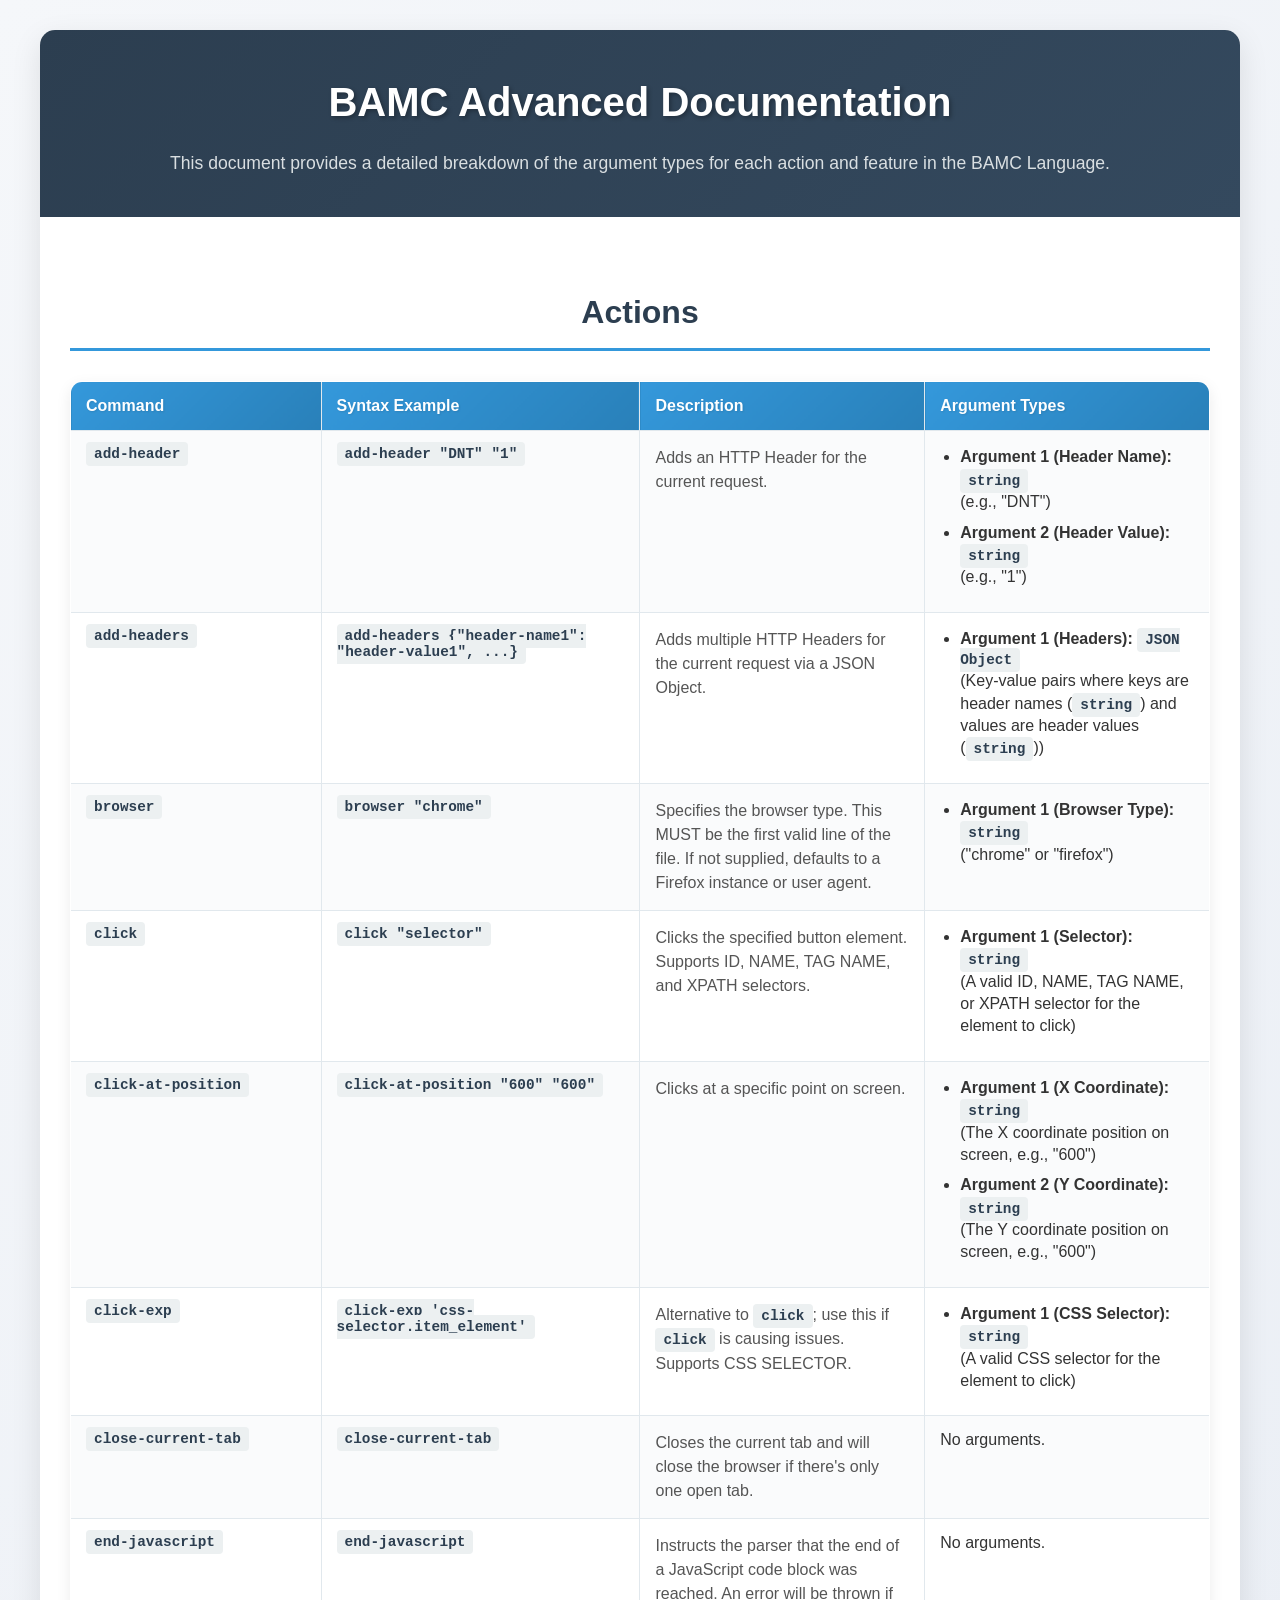
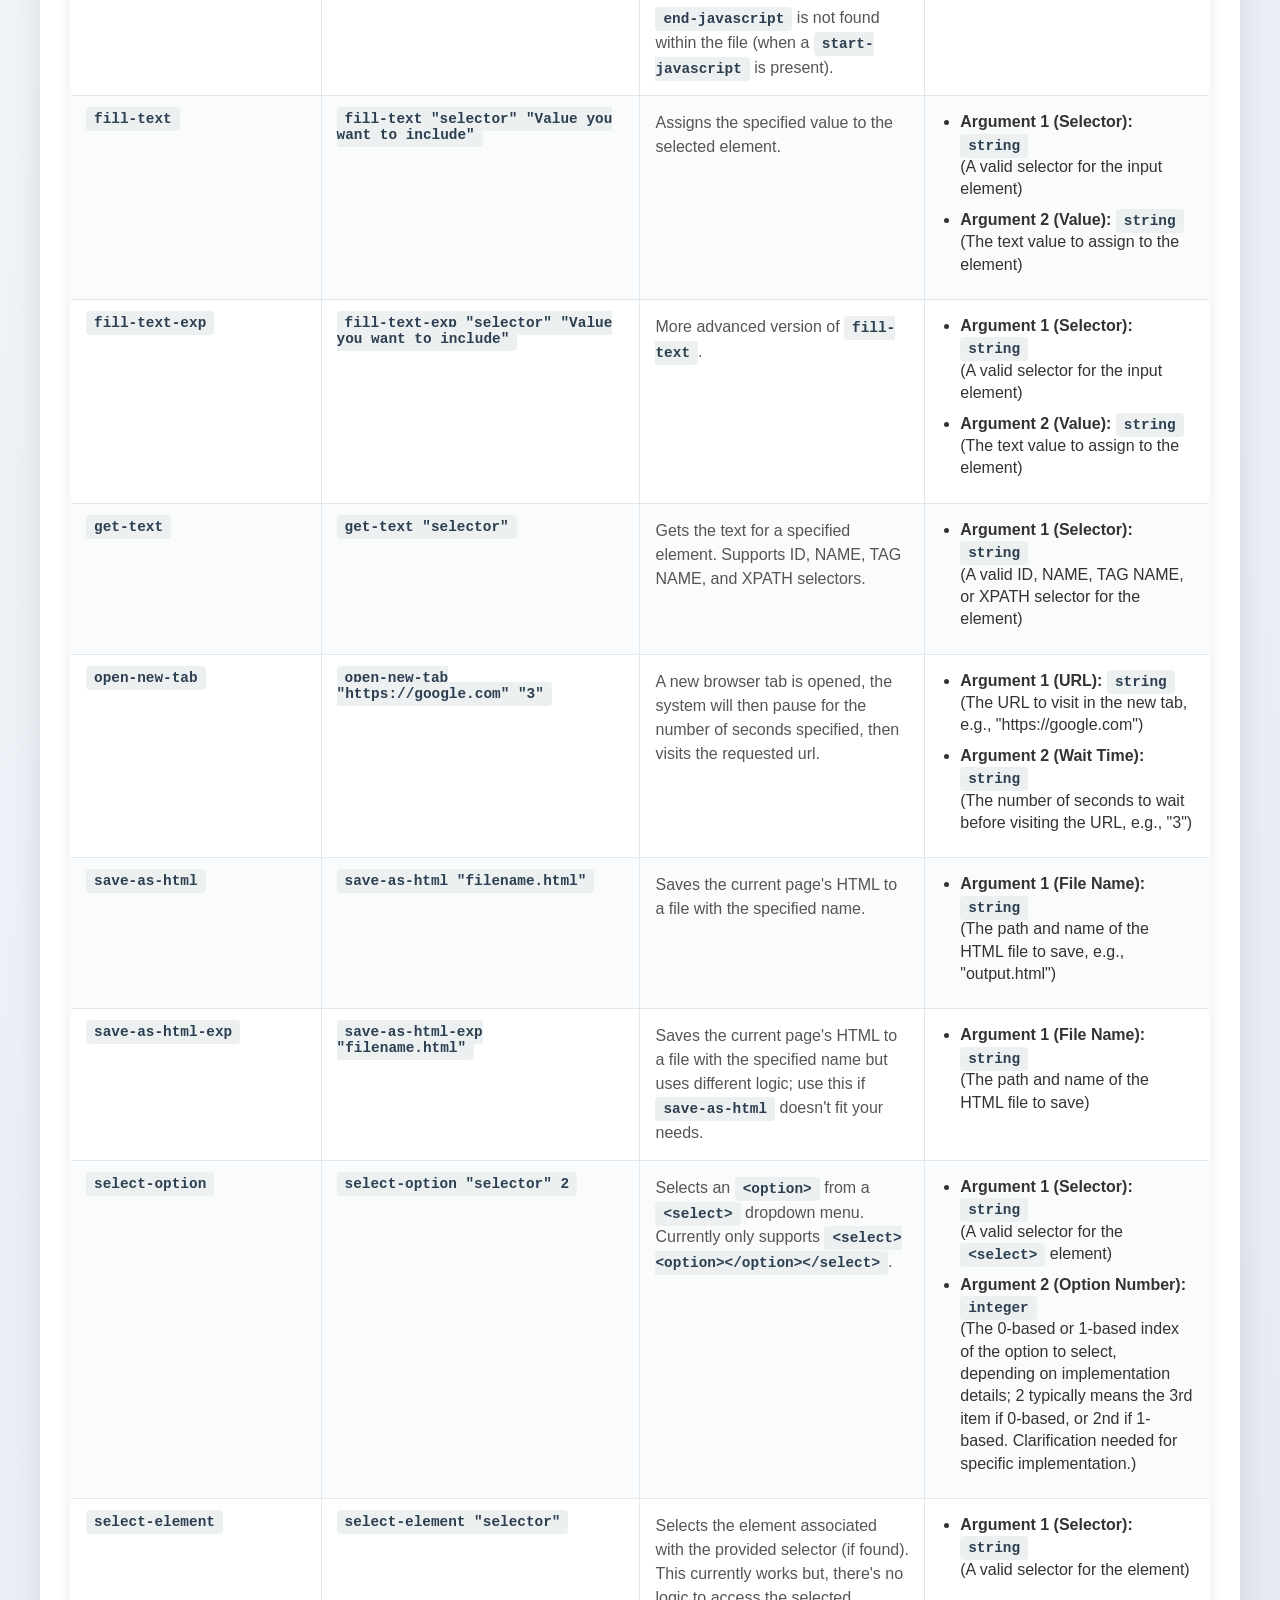
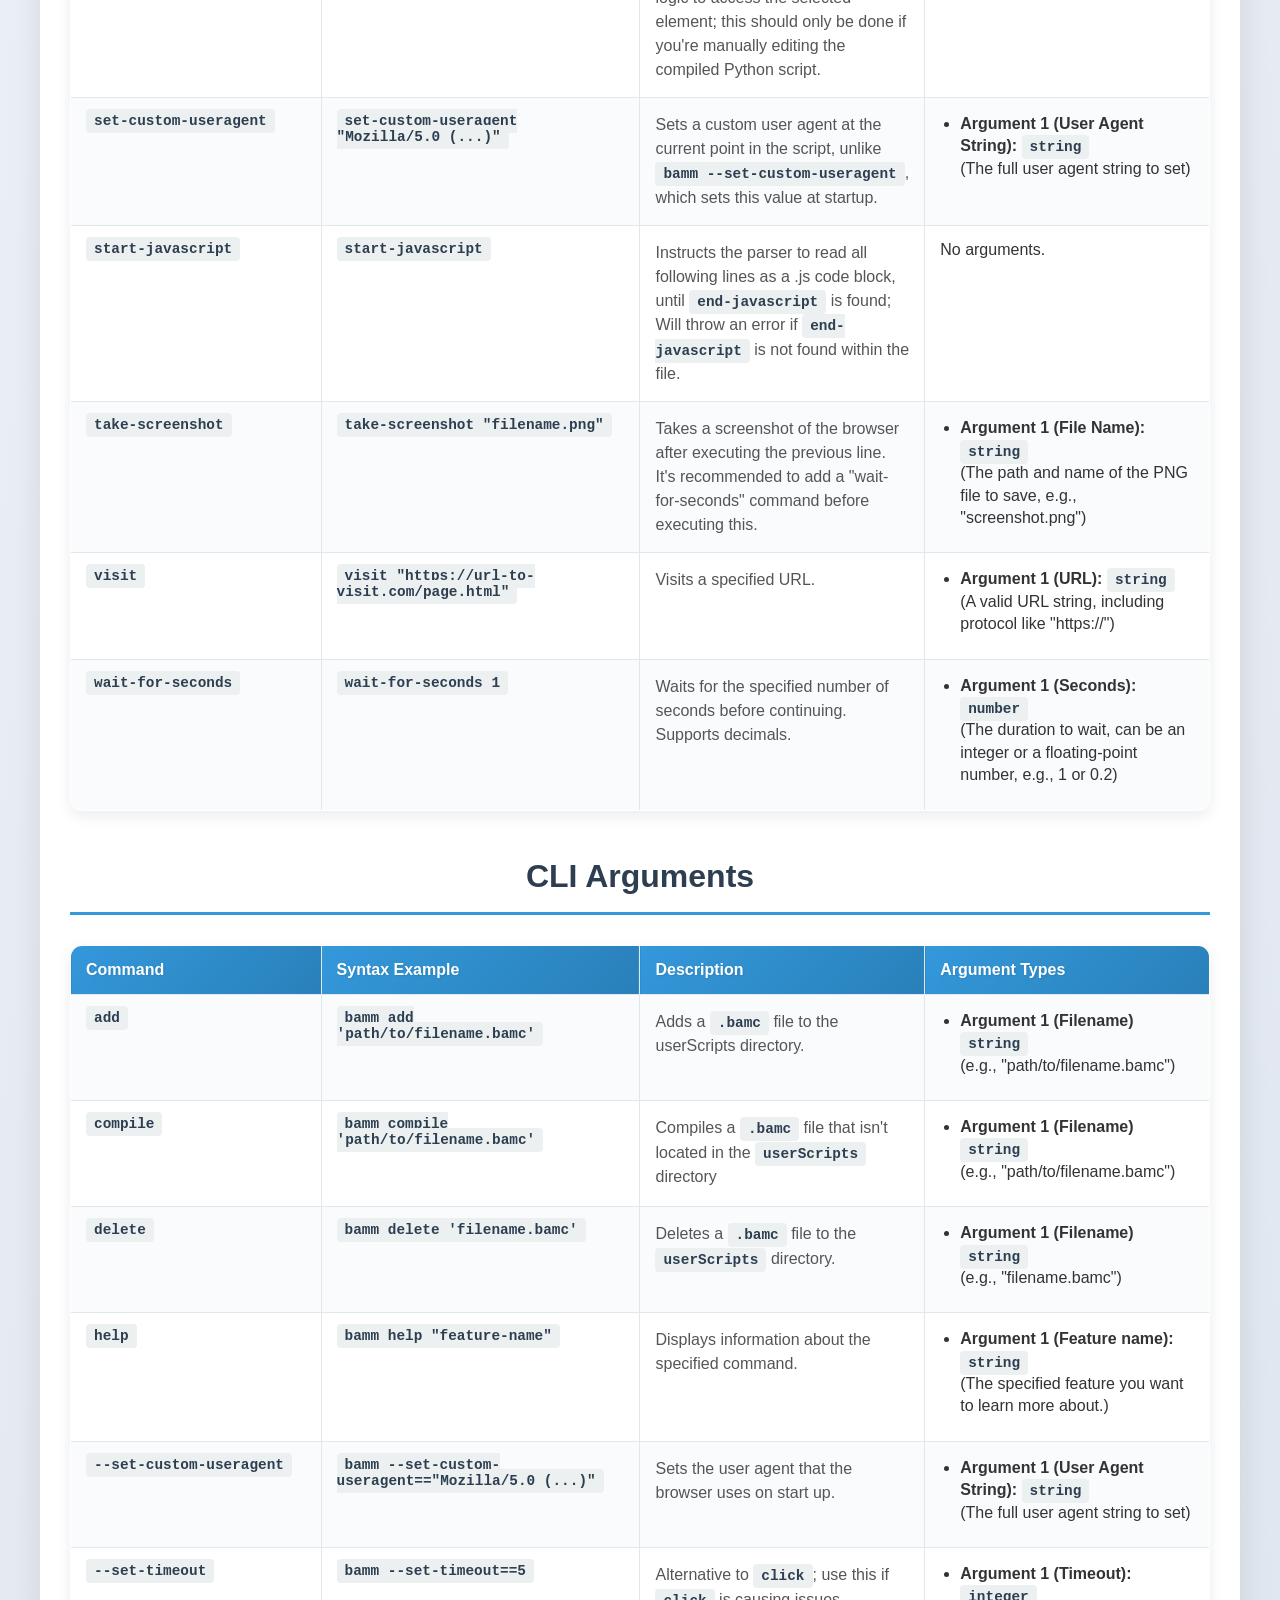
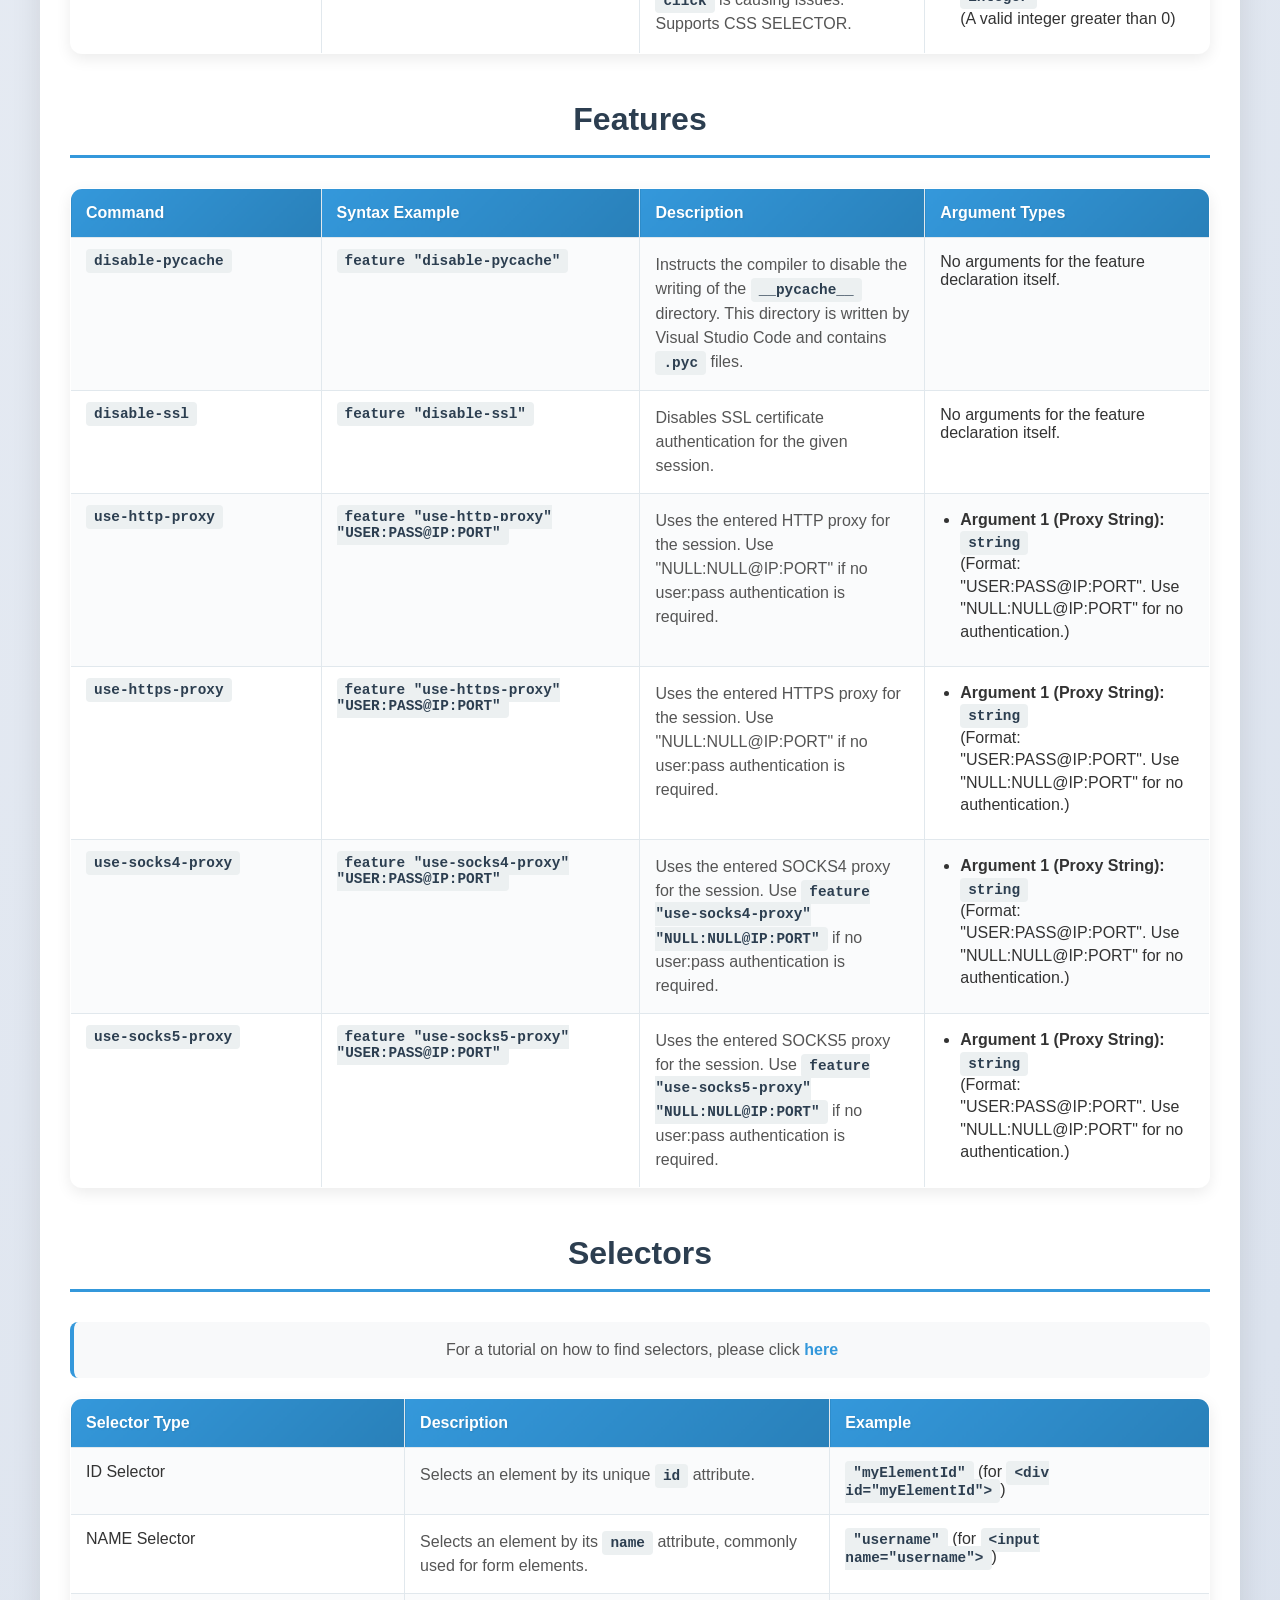
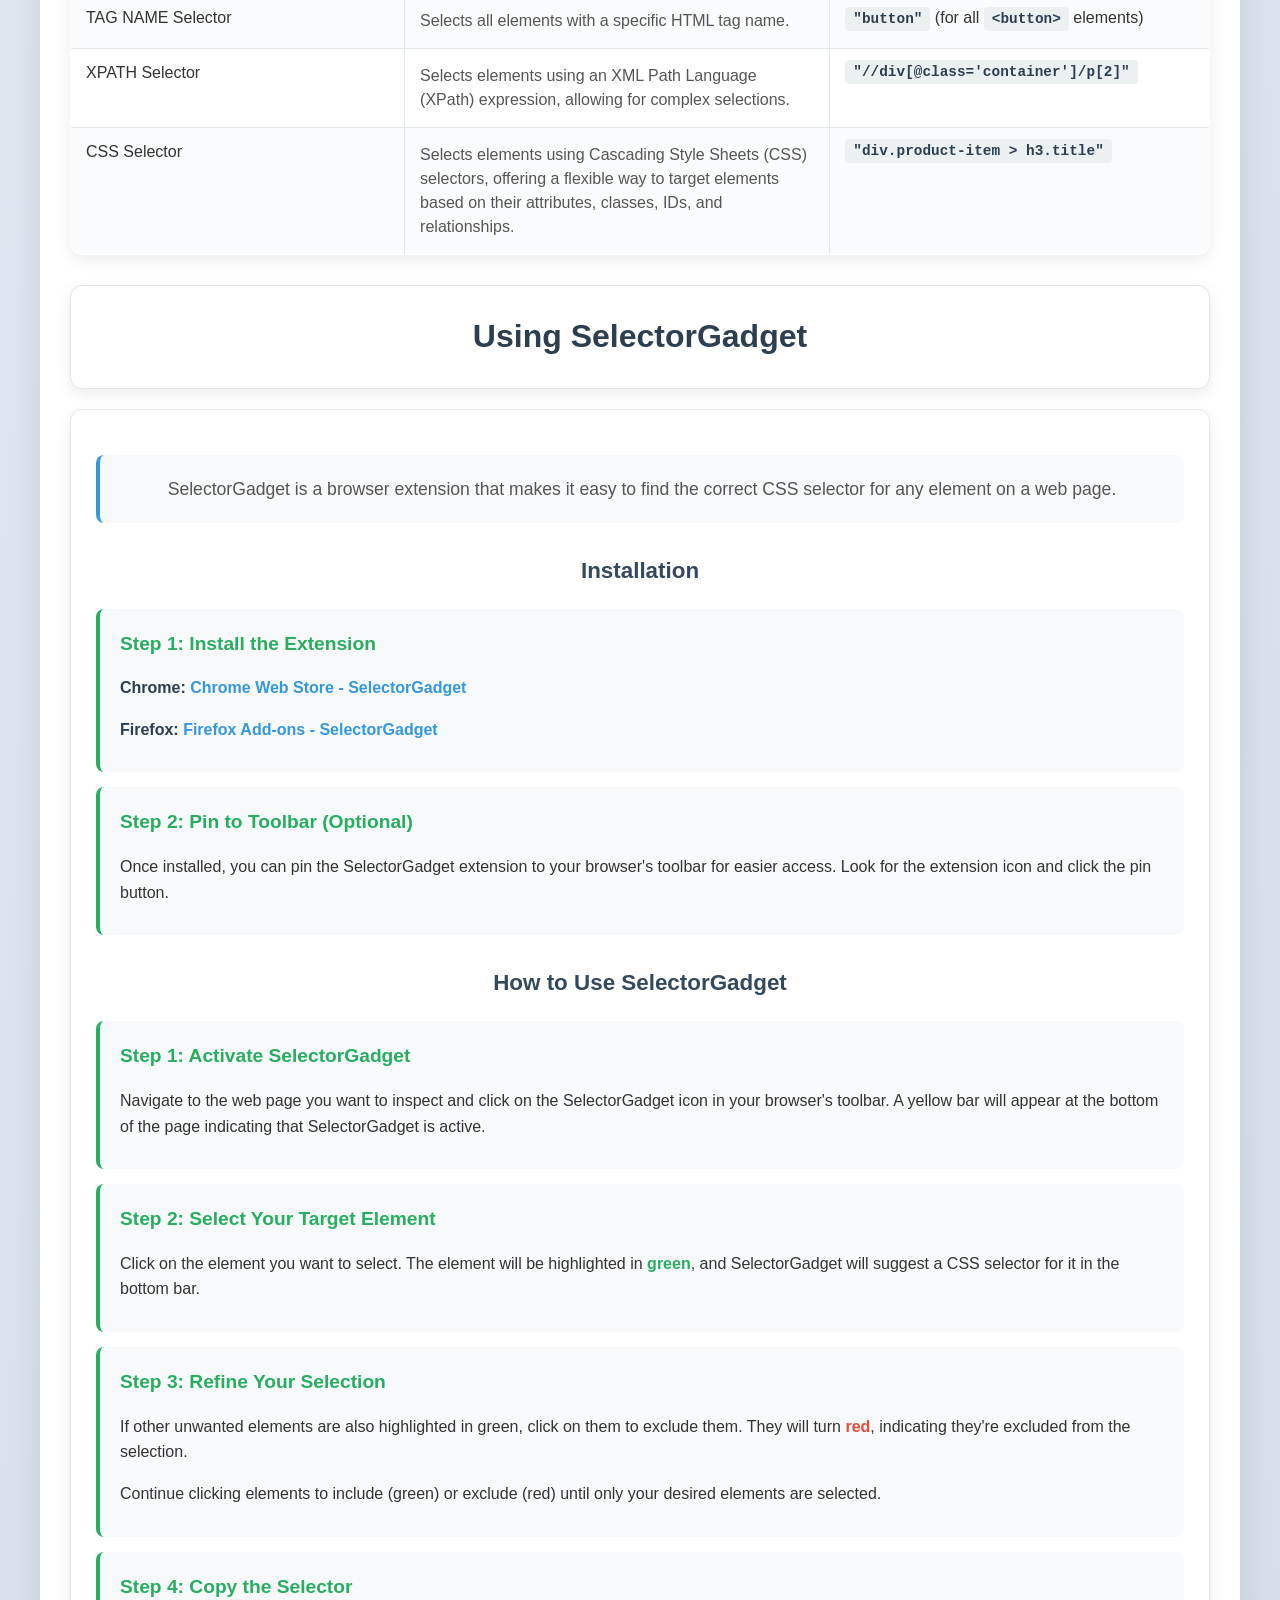
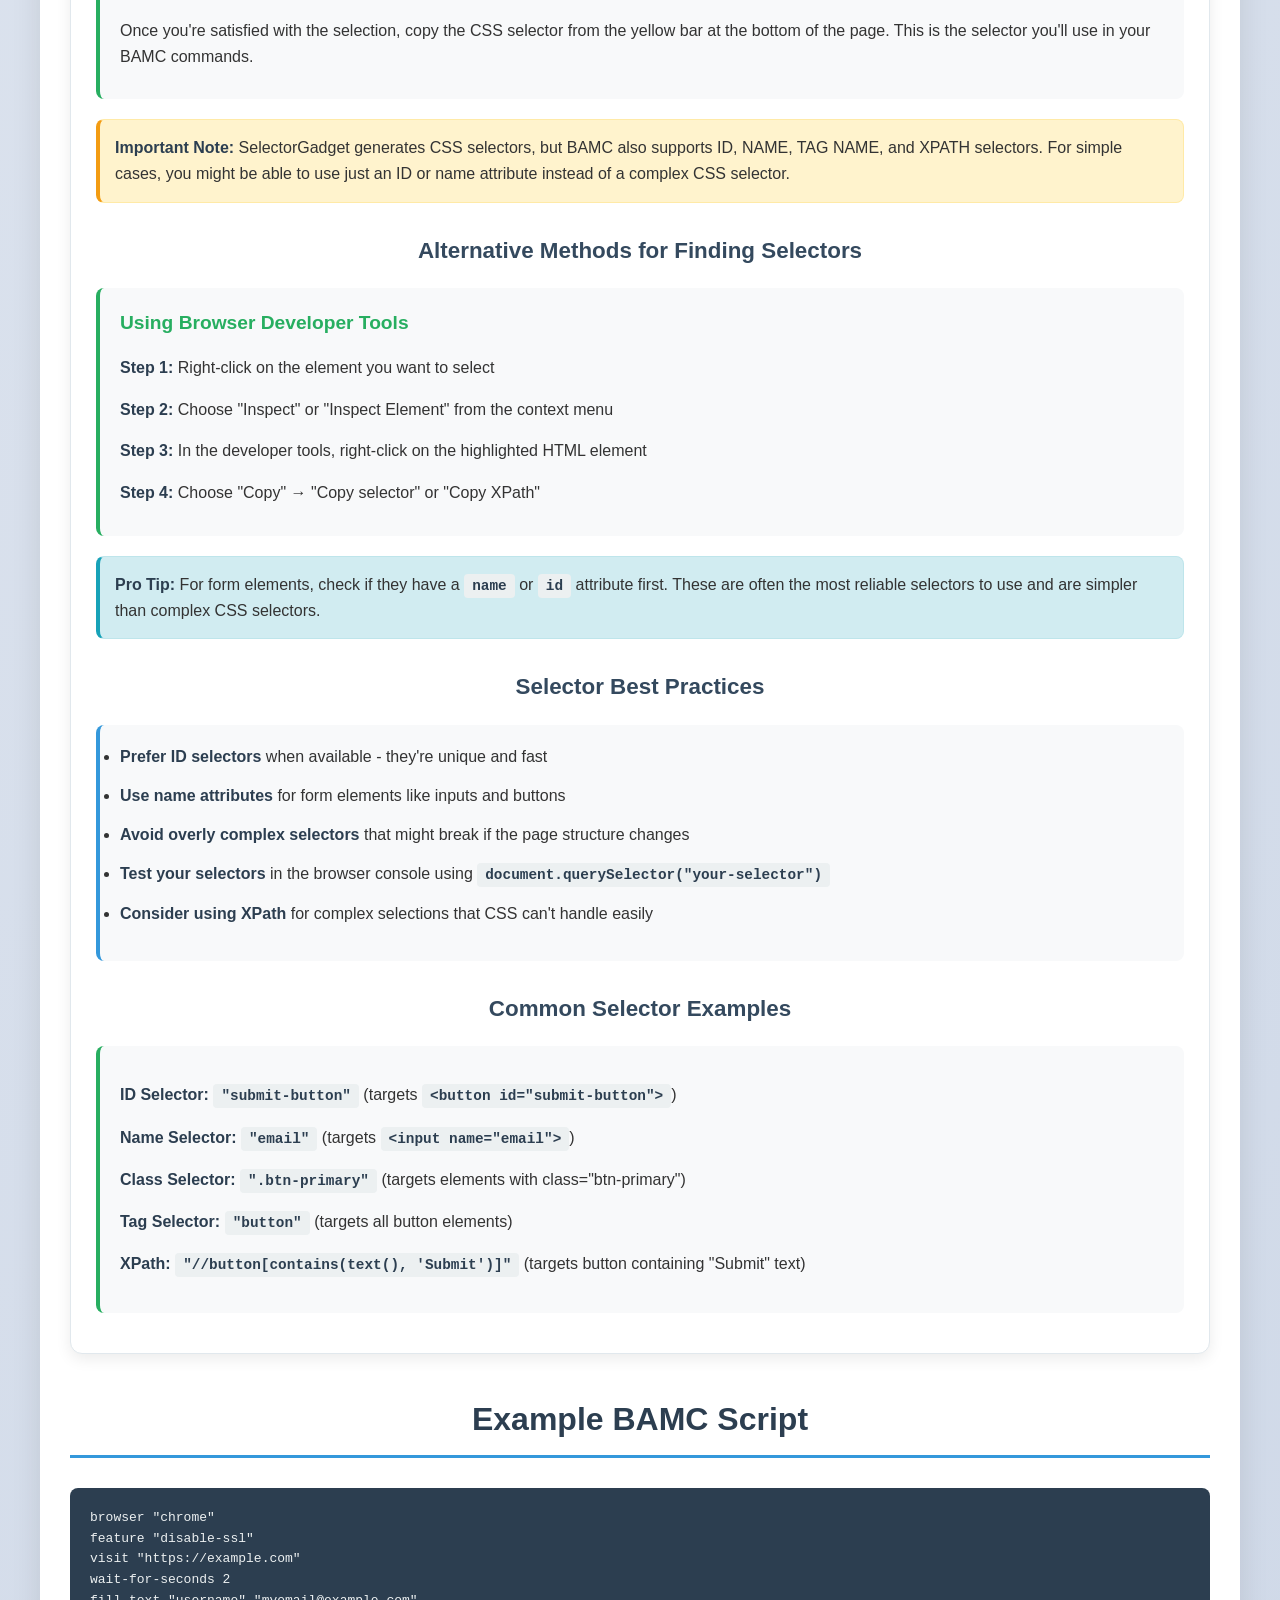
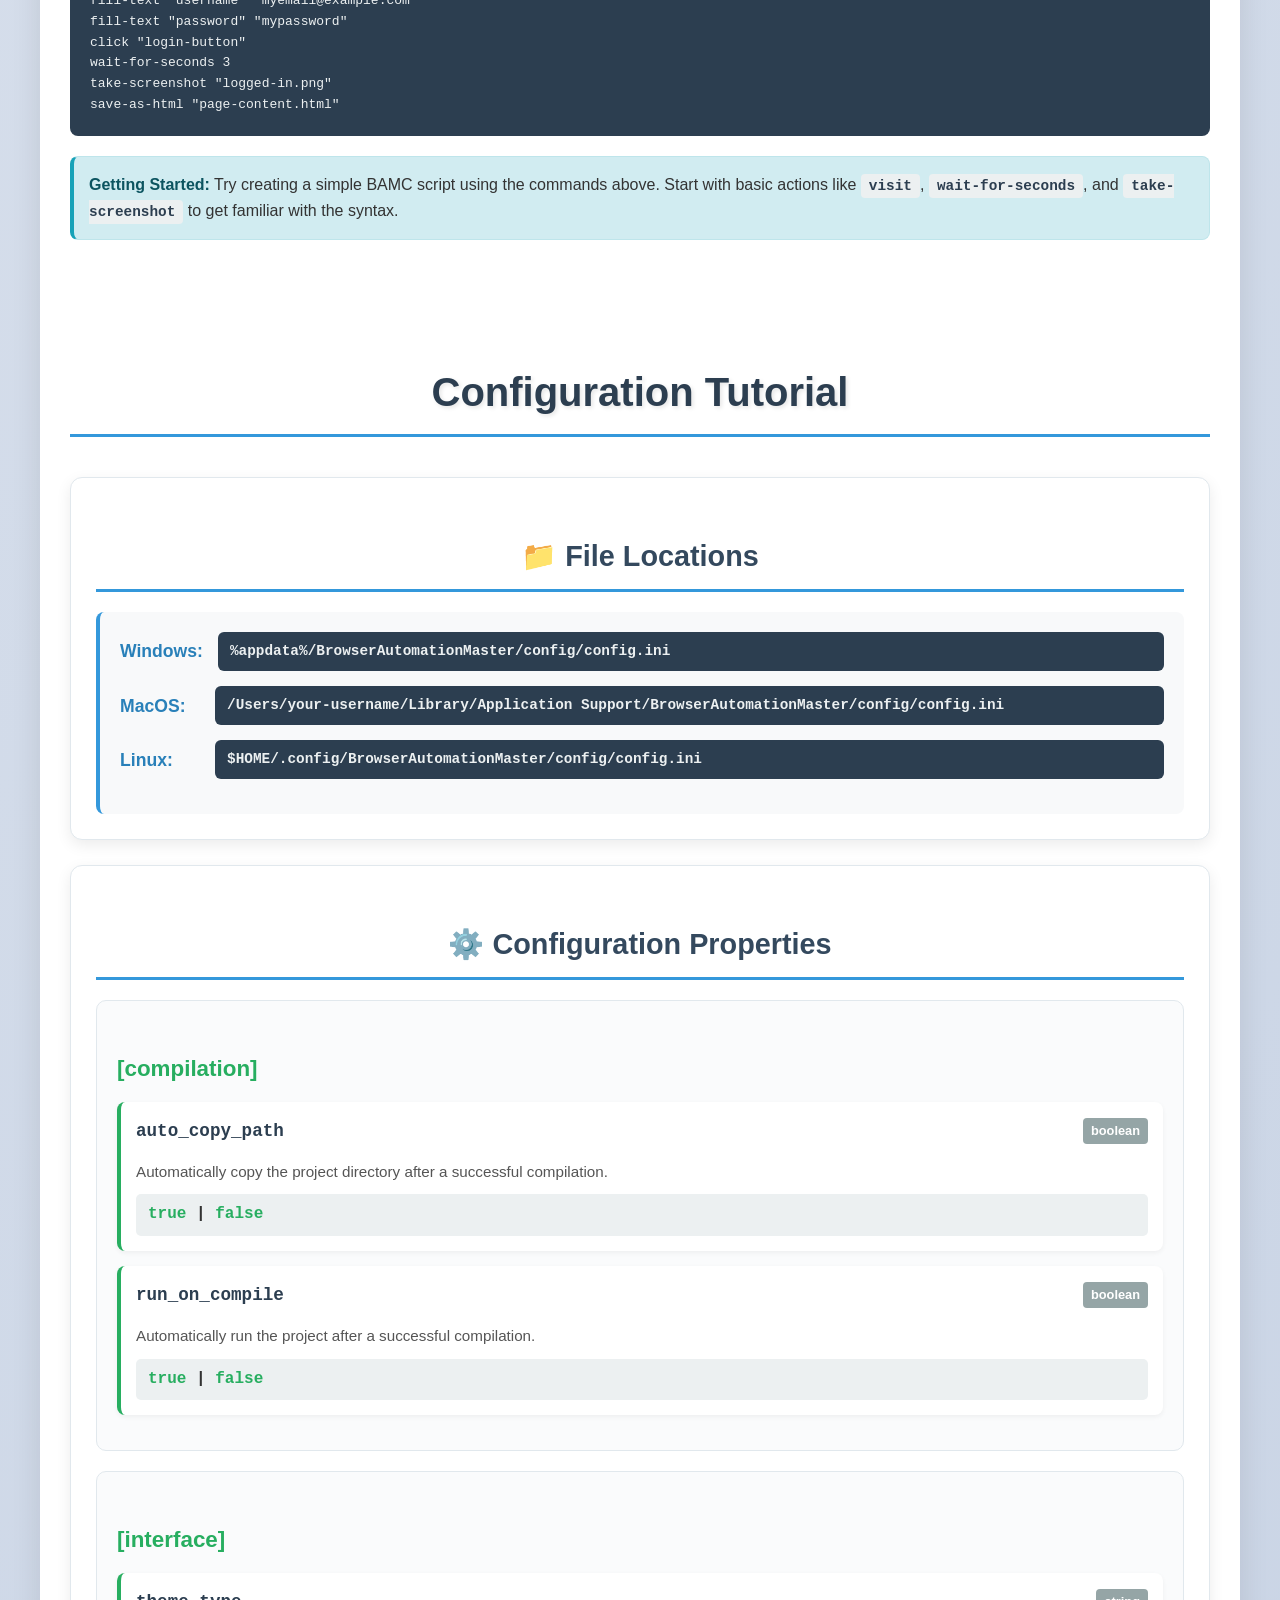
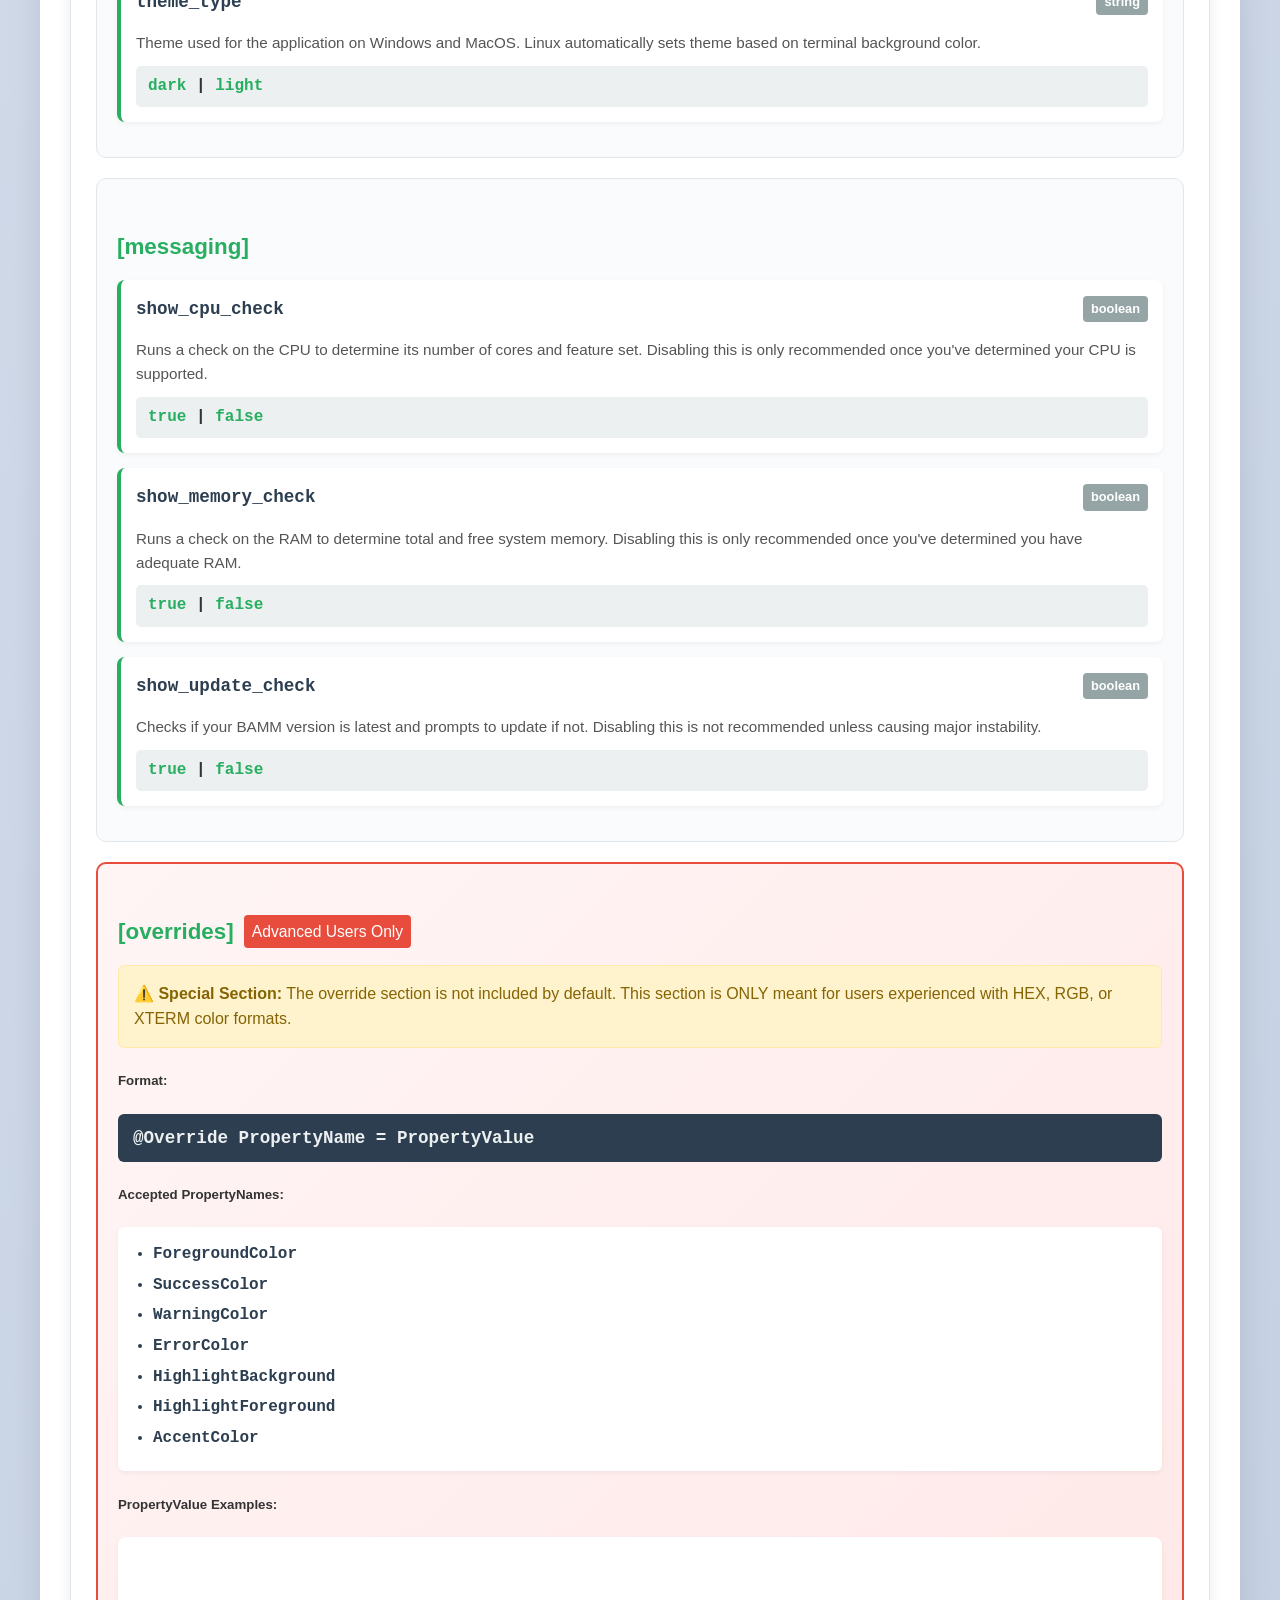
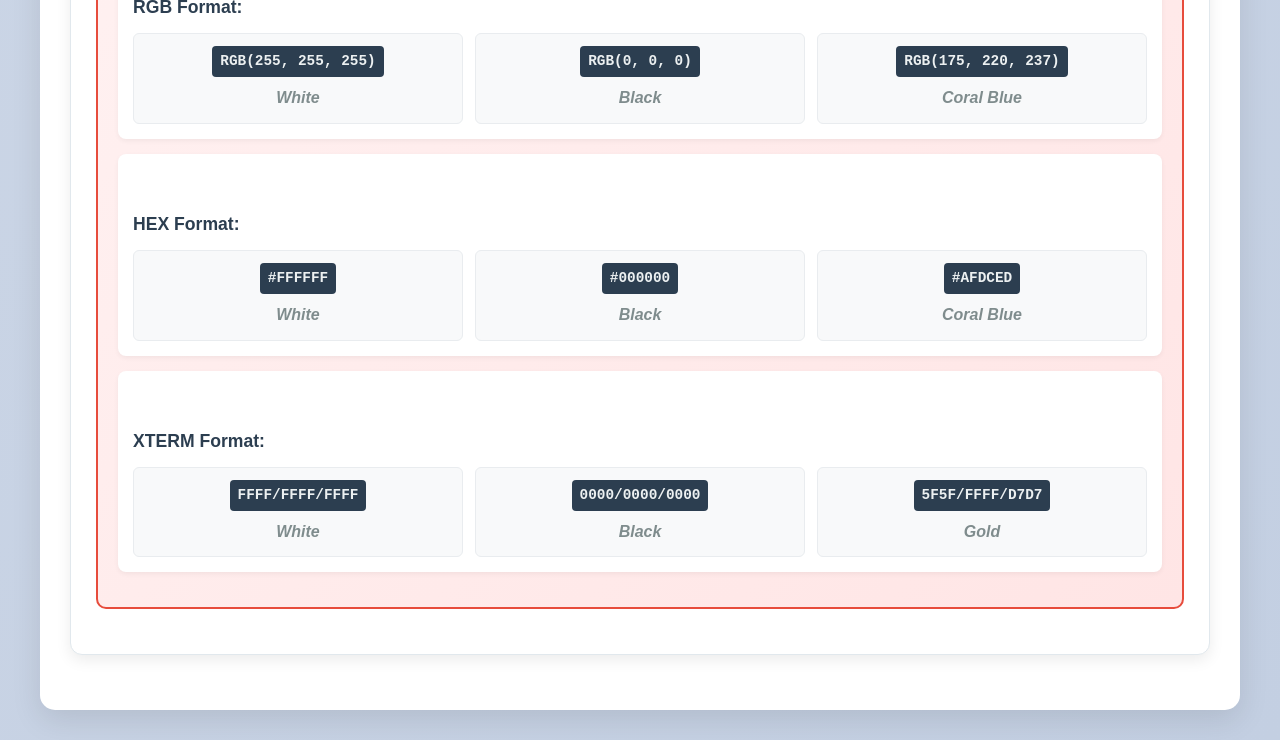
==== advanced_docs.html @ 06ba9a3e "Update advanced_docs.html" ====
<html lang="en">
  <head>
    <meta charset="UTF-8" />
    <meta name="viewport" content="width=device-width, initial-scale=1.0" />
    <title>BAMC - Advanced Guide</title>
    <style>
      body {
        font-family: "Segoe UI", Tahoma, Geneva, Verdana, sans-serif;
        line-height: 1.6;
        color: #333;
        margin: 0;
        padding: 30px;
        background: linear-gradient(135deg, #f5f7fa 0%, #c3cfe2 100%);
        min-height: 100vh;
      }

      .main-container {
        max-width: 1200px;
        margin: 0 auto;
        background: white;
        border-radius: 15px;
        box-shadow: 0 10px 30px rgba(0, 0, 0, 0.1);
        overflow: hidden;
      }

      .header-section {
        background: linear-gradient(135deg, #2c3e50 0%, #34495e 100%);
        color: white;
        padding: 40px 30px;
        text-align: center;
      }

      .content-wrapper {
        padding: 30px;
      }

      h1 {
        color: white;
        margin: 0 0 15px 0;
        font-size: 2.5em;
        text-shadow: 2px 2px 4px rgba(0, 0, 0, 0.3);
        border: none;
        padding: 0;
      }

      .subtitle {
        color: #ecf0f1;
        font-size: 1.1em;
        margin: 0;
        opacity: 0.9;
      }

      h2 {
        color: #2c3e50;
        font-size: 2em;
        text-align: center;
        margin: 40px 0 30px 0;
        border-bottom: 3px solid #3498db;
        padding-bottom: 10px;
      }

      h3 {
        color: #34495e;
        font-size: 1.4em;
        text-align: center;
        margin: 30px 0 20px 0;
      }

      /* Mobile-first responsive design */
      .command-item {
        background: #fafbfc;
        margin-bottom: 20px;
        padding: 20px;
        border-radius: 12px;
        box-shadow: 0 5px 15px rgba(0, 0, 0, 0.08);
        border: 1px solid #e1e8ed;
        border-left: 4px solid #27ae60;
      }

      .command-header {
        border-bottom: 1px solid #e1e8ed;
        padding-bottom: 15px;
        margin-bottom: 15px;
      }

      .command-name {
        font-size: 1.3em;
        font-weight: bold;
        color: #27ae60;
        margin-bottom: 10px;
        font-family: "Monaco", "Consolas", monospace;
      }

      .command-syntax {
        background: #2c3e50;
        color: #ecf0f1;
        padding: 12px 15px;
        border-radius: 8px;
        font-family: "Monaco", "Consolas", monospace;
        font-size: 0.95em;
        word-break: break-word;
        margin-bottom: 15px;
        box-shadow: 0 2px 5px rgba(0, 0, 0, 0.1);
      }

      .command-description {
        color: #555;
        margin-bottom: 15px;
        font-size: 0.95em;
        line-height: 1.5;
      }

      .command-args {
        background: white;
        border-radius: 8px;
        padding: 15px;
        box-shadow: 0 2px 5px rgba(0, 0, 0, 0.05);
      }

      .args-title {
        font-weight: bold;
        color: #2c3e50;
        margin-bottom: 10px;
        font-size: 1.1em;
      }

      .arg-list {
        margin: 0;
        padding-left: 20px;
      }

      .arg-list li {
        margin-bottom: 8px;
        line-height: 1.4;
      }

      /* Desktop table view */
      @media (min-width: 992px) {
        .mobile-layout {
          display: none;
        }

        .desktop-layout {
          display: block;
        }

        table {
          width: 100%;
          border-collapse: collapse;
          margin-bottom: 30px;
          background: white;
          box-shadow: 0 5px 15px rgba(0, 0, 0, 0.08);
          border-radius: 12px;
          overflow: hidden;
          border: 1px solid #e1e8ed;
        }

        th,
        td {
          border: 1px solid #e1e8ed;
          padding: 15px;
          text-align: left;
          vertical-align: top;
        }

        th {
          background: linear-gradient(135deg, #3498db 0%, #2980b9 100%);
          color: white;
          font-weight: bold;
          text-shadow: 1px 1px 2px rgba(0, 0, 0, 0.1);
        }

        td {
          background: #fafbfc;
        }

        tr:nth-child(even) td {
          background: white;
        }

        th:nth-child(1),
        td:nth-child(1) {
          width: 22%;
        }
        th:nth-child(2),
        td:nth-child(2) {
          width: 28%;
        }
        th:nth-child(3),
        td:nth-child(3) {
          width: 25%;
        }
        th:nth-child(4),
        td:nth-child(4) {
          width: 25%;
        }
      }

      @media (max-width: 991px) {
        .desktop-layout {
          display: none;
        }

        .mobile-layout {
          display: block;
        }
      }

      code {
        background: #ecf0f1;
        color: #2c3e50;
        padding: 4px 8px;
        border-radius: 4px;
        font-family: "Monaco", "Consolas", monospace;
        font-size: 0.9em;
        font-weight: bold;
        word-break: break-word;
      }

      .description {
        color: #555;
        line-height: 1.5;
      }

      #selector-tutorial {
        background: white;
        border-radius: 12px;
        padding: 25px;
        margin: 20px 0;
        box-shadow: 0 5px 15px rgba(0, 0, 0, 0.08);
        border: 1px solid #e1e8ed;
      }

      #selector-tutorial strong {
        color: #2c3e50;
      }

      #selector-tutorial ul {
        background: #f8f9fa;
        border-radius: 8px;
        padding: 20px;
        margin: 15px 0;
        border-left: 4px solid #3498db;
      }

      #selector-tutorial li {
        margin-bottom: 15px;
        line-height: 1.5;
      }

      #selector-tutorial a {
        color: #3498db;
        text-decoration: none;
        font-weight: bold;
      }

      #selector-tutorial a:hover {
        color: #2980b9;
        text-decoration: underline;
      }

      .tutorial-intro {
        text-align: center;
        color: #555;
        font-size: 1.1em;
        margin: 20px 0;
        padding: 20px;
        background: #f8f9fa;
        border-radius: 8px;
        border-left: 4px solid #3498db;
      }

      .section-intro {
        text-align: center;
        color: #555;
        margin: 20px 0;
        padding: 15px;
        background: #f8f9fa;
        border-radius: 8px;
        border-left: 4px solid #3498db;
      }

      .section-intro a {
        color: #3498db;
        text-decoration: none;
        font-weight: bold;
      }

      .section-intro a:hover {
        color: #2980b9;
        text-decoration: underline;
      }

      /* Mobile responsiveness */
      @media (max-width: 768px) {
        body {
          padding: 15px;
          font-size: 1.1em;
        }

        .content-wrapper {
          padding: 20px;
        }

        .header-section {
          padding: 30px 20px;
        }

        h1 {
          font-size: 2em;
        }

        h2 {
          font-size: 1.8em;
        }

        h3 {
          font-size: 1.5em;
        }

        .command-name {
          font-size: 1.4em;
        }

        .command-syntax {
          font-size: 1em;
        }

        .command-description {
          font-size: 1.05em;
        }

        .args-title {
          font-size: 1.2em;
        }

        code {
          font-size: 1em;
        }

        .tutorial-intro {
          font-size: 1.15em;
        }
      }

      /* Selector-specific styles */
      .selector-item {
        background: white;
        margin-bottom: 15px;
        padding: 20px;
        border-radius: 12px;
        box-shadow: 0 5px 15px rgba(0, 0, 0, 0.08);
        border: 1px solid #e1e8ed;
        border-left: 4px solid #e74c3c;
      }

      .selector-header {
        margin-bottom: 10px;
      }

      .selector-name {
        font-size: 1.2em;
        font-weight: bold;
        color: #e74c3c;
        margin-bottom: 8px;
      }

      .selector-description {
        color: #555;
        margin-bottom: 10px;
        line-height: 1.5;
      }

      .selector-example {
        background: #f8f9fa;
        padding: 12px 15px;
        border-radius: 6px;
        font-family: "Monaco", "Consolas", monospace;
        color: #2c3e50;
        border: 1px solid #e9ecef;
      }

      .example-label {
        font-weight: bold;
        color: #2c3e50;
        margin-bottom: 5px;
        display: block;
      }

      .tutorial-step {
        background: #f8f9fa;
        border-radius: 8px;
        padding: 20px;
        margin: 15px 0;
        border-left: 4px solid #27ae60;
      }

      .tutorial-step h4 {
        color: #27ae60;
        margin-top: 0;
        margin-bottom: 15px;
        font-size: 1.2em;
      }

      .tutorial-step p {
        margin-bottom: 10px;
        line-height: 1.6;
      }

      .warning-box {
        background: #fff3cd;
        border: 1px solid #ffeaa7;
        border-left: 4px solid #f39c12;
        border-radius: 8px;
        padding: 15px;
        margin: 20px 0;
      }

      .warning-box strong {
        color: #d68910;
      }

      .tip-box {
        background: #d1ecf1;
        border: 1px solid #bee5eb;
        border-left: 4px solid #17a2b8;
        border-radius: 8px;
        padding: 15px;
        margin: 20px 0;
      }

      .tip-box strong {
        color: #0c5460;
      }
    </style>
  </head>
  <body>
    <div class="main-container">
      <div class="header-section">
        <h1>BAMC Advanced Documentation</h1>
        <p class="subtitle">
          This document provides a detailed breakdown of the argument types for
          each action and feature in the BAMC Language.
        </p>
      </div>

      <div class="content-wrapper">
        <h2>Actions</h2>

        <!-- Mobile Layout -->
        <div class="mobile-layout">
          <div class="command-item">
            <div class="command-header">
              <div class="command-name">add-header</div>
              <div class="command-syntax">add-header "DNT" "1"</div>
            </div>
            <div class="command-description">
              Adds an HTTP Header for the current request.
            </div>
            <div class="command-args">
              <div class="args-title">Arguments:</div>
              <ul class="arg-list">
                <li>
                  <strong>Argument 1 (Header Name):</strong> <code>string</code
                  ><br />(e.g., "DNT")
                </li>
                <li>
                  <strong>Argument 2 (Header Value):</strong> <code>string</code
                  ><br />(e.g., "1")
                </li>
              </ul>
            </div>
          </div>

          <div class="command-item">
            <div class="command-header">
              <div class="command-name">add-headers</div>
              <div class="command-syntax">
                add-headers {"header-name1": "header-value1", ...}
              </div>
            </div>
            <div class="command-description">
              Adds multiple HTTP Headers for the current request via a JSON
              Object.
            </div>
            <div class="command-args">
              <div class="args-title">Arguments:</div>
              <ul class="arg-list">
                <li>
                  <strong>Argument 1 (Headers):</strong> <code>JSON Object</code
                  ><br />(Key-value pairs where keys are header names
                  (<code>string</code>) and values are header values
                  (<code>string</code>))
                </li>
              </ul>
            </div>
          </div>

          <div class="command-item">
            <div class="command-header">
              <div class="command-name">browser</div>
              <div class="command-syntax">browser "chrome"</div>
            </div>
            <div class="command-description">
              Specifies the browser type. This MUST be the first valid line of
              the file. If not supplied, defaults to a Firefox instance or user
              agent.
            </div>
            <div class="command-args">
              <div class="args-title">Arguments:</div>
              <ul class="arg-list">
                <li>
                  <strong>Argument 1 (Browser Type):</strong> <code>string</code
                  ><br />("chrome" or "firefox")
                </li>
              </ul>
            </div>
          </div>

          <div class="command-item">
            <div class="command-header">
              <div class="command-name">click</div>
              <div class="command-syntax">click "selector"</div>
            </div>
            <div class="command-description">
              Clicks the specified button element. Supports ID, NAME, TAG NAME,
              and XPATH selectors.
            </div>
            <div class="command-args">
              <div class="args-title">Arguments:</div>
              <ul class="arg-list">
                <li>
                  <strong>Argument 1 (Selector):</strong> <code>string</code
                  ><br />(A valid ID, NAME, TAG NAME, or XPATH selector for the
                  element to click)
                </li>
              </ul>
            </div>
          </div>

          <div class="command-item">
            <div class="command-header">
              <div class="command-name">click-at-position</div>
              <div class="command-syntax">click-at-position "600" "600"</div>
            </div>
            <div class="command-description">
              Clicks at a specific point on screen.
            </div>
            <div class="command-args">
              <div class="args-title">Arguments:</div>
              <ul class="arg-list">
                <li>
                  <strong>Argument 1 (X Coordinate):</strong> <code>string</code
                  ><br />(The X coordinate position on screen, e.g., "600")
                </li>
                <li>
                  <strong>Argument 2 (Y Coordinate):</strong> <code>string</code
                  ><br />(The Y coordinate position on screen, e.g., "600")
                </li>
              </ul>
            </div>
          </div>

          <div class="command-item">
            <div class="command-header">
              <div class="command-name">click-exp</div>
              <div class="command-syntax">
                click-exp 'css-selector.item_element'
              </div>
            </div>
            <div class="command-description">
              Alternative to <code>click</code>; use this if
              <code>click</code> is causing issues. Supports CSS SELECTOR.
            </div>
            <div class="command-args">
              <div class="args-title">Arguments:</div>
              <ul class="arg-list">
                <li>
                  <strong>Argument 1 (CSS Selector):</strong> <code>string</code
                  ><br />(A valid CSS selector for the element to click)
                </li>
              </ul>
            </div>
          </div>

          <div class="command-item">
            <div class="command-header">
              <div class="command-name">close-current-tab</div>
              <div class="command-syntax">close-current-tab</div>
            </div>
            <div class="command-description">
              Closes the current tab and will close the browser if there's only
              one open tab.
            </div>
            <div class="command-args">
              <div class="args-title">Arguments:</div>
              No arguments.
            </div>
          </div>

          <div class="command-item">
            <div class="command-header">
              <div class="command-name">end-javascript</div>
              <div class="command-syntax">end-javascript</div>
            </div>
            <div class="command-description">
              Instructs the parser that the end of a JavaScript code block was
              reached. An error will be thrown if <code>end-javascript</code> is
              not found within the file (when a <code>start-javascript</code> is
              present).
            </div>
            <div class="command-args">
              <div class="args-title">Arguments:</div>
              No arguments.
            </div>
          </div>

          <div class="command-item">
            <div class="command-header">
              <div class="command-name">fill-text</div>
              <div class="command-syntax">
                fill-text "selector" "Value you want to include"
              </div>
            </div>
            <div class="command-description">
              Assigns the specified value to the selected element.
            </div>
            <div class="command-args">
              <div class="args-title">Arguments:</div>
              <ul class="arg-list">
                <li>
                  <strong>Argument 1 (Selector):</strong> <code>string</code
                  ><br />(A valid selector for the input element)
                </li>
                <li>
                  <strong>Argument 2 (Value):</strong> <code>string</code
                  ><br />(The text value to assign to the element)
                </li>
              </ul>
            </div>
          </div>

          <div class="command-item">
            <div class="command-header">
              <div class="command-name">fill-text-exp</div>
              <div class="command-syntax">
                fill-text-exp "selector" "Value you want to include"
              </div>
            </div>
            <div class="command-description">
              More advanced version of <code>fill-text</code>.
            </div>
            <div class="command-args">
              <div class="args-title">Arguments:</div>
              <ul class="arg-list">
                <li>
                  <strong>Argument 1 (Selector):</strong> <code>string</code
                  ><br />(A valid selector for the input element)
                </li>
                <li>
                  <strong>Argument 2 (Value):</strong> <code>string</code
                  ><br />(The text value to assign to the element)
                </li>
              </ul>
            </div>
          </div>

          <div class="command-item">
            <div class="command-header">
              <div class="command-name">get-text</div>
              <div class="command-syntax">get-text "selector"</div>
            </div>
            <div class="command-description">
              Gets the text for a specified element. Supports ID, NAME, TAG
              NAME, and XPATH selectors.
            </div>
            <div class="command-args">
              <div class="args-title">Arguments:</div>
              <ul class="arg-list">
                <li>
                  <strong>Argument 1 (Selector):</strong> <code>string</code
                  ><br />(A valid ID, NAME, TAG NAME, or XPATH selector for the
                  element)
                </li>
              </ul>
            </div>
          </div>

          <div class="command-item">
            <div class="command-header">
              <div class="command-name">open-new-tab</div>
              <div class="command-syntax">
                open-new-tab "https://google.com" "3"
              </div>
            </div>
            <div class="command-description">
              A new browser tab is opened, the system will then pause for the
              number of seconds specified, then visits the requested url.
            </div>
            <div class="command-args">
              <div class="args-title">Arguments:</div>
              <ul class="arg-list">
                <li>
                  <strong>Argument 1 (URL):</strong> <code>string</code
                  ><br />(The URL to visit in the new tab, e.g.,
                  "https://google.com")
                </li>
                <li>
                  <strong>Argument 2 (Wait Time):</strong> <code>string</code
                  ><br />(The number of seconds to wait before visiting the URL,
                  e.g., "3")
                </li>
              </ul>
            </div>
          </div>

          <div class="command-item">
            <div class="command-header">
              <div class="command-name">save-as-html</div>
              <div class="command-syntax">save-as-html "filename.html"</div>
            </div>
            <div class="command-description">
              Saves the current page's HTML to a file with the specified name.
            </div>
            <div class="command-args">
              <div class="args-title">Arguments:</div>
              <ul class="arg-list">
                <li>
                  <strong>Argument 1 (File Name):</strong> <code>string</code
                  ><br />(The path and name of the HTML file to save, e.g.,
                  "output.html")
                </li>
              </ul>
            </div>
          </div>

          <div class="command-item">
            <div class="command-header">
              <div class="command-name">save-as-html-exp</div>
              <div class="command-syntax">save-as-html-exp "filename.html"</div>
            </div>
            <div class="command-description">
              Saves the current page's HTML to a file with the specified name
              but uses different logic; use this if
              <code>save-as-html</code> doesn't fit your needs.
            </div>
            <div class="command-args">
              <div class="args-title">Arguments:</div>
              <ul class="arg-list">
                <li>
                  <strong>Argument 1 (File Name):</strong> <code>string</code
                  ><br />(The path and name of the HTML file to save)
                </li>
              </ul>
            </div>
          </div>

          <div class="command-item">
            <div class="command-header">
              <div class="command-name">select-option</div>
              <div class="command-syntax">select-option "selector" 2</div>
            </div>
            <div class="command-description">
              Selects an <code>&lt;option&gt;</code> from a
              <code>&lt;select&gt;</code> dropdown menu. Currently only supports
              <code
                >&lt;select&gt;&lt;option&gt;&lt;/option&gt;&lt;/select&gt;</code
              >.
            </div>
            <div class="command-args">
              <div class="args-title">Arguments:</div>
              <ul class="arg-list">
                <li>
                  <strong>Argument 1 (Selector):</strong> <code>string</code
                  ><br />(A valid selector for the
                  <code>&lt;select&gt;</code> element)
                </li>
                <li>
                  <strong>Argument 2 (Option Number):</strong>
                  <code>integer</code><br />(The 0-based or 1-based index of the
                  option to select, depending on implementation details; 2
                  typically means the 3rd item if 0-based, or 2nd if 1-based.
                  Clarification needed for specific implementation.)
                </li>
              </ul>
            </div>
          </div>

          <div class="command-item">
            <div class="command-header">
              <div class="command-name">select-element</div>
              <div class="command-syntax">select-element "selector"</div>
            </div>
            <div class="command-description">
              Selects the element associated with the provided selector (if
              found). This currently works but, there's no logic to access the
              selected element; this should only be done if you're manually
              editing the compiled Python script.
            </div>
            <div class="command-args">
              <div class="args-title">Arguments:</div>
              <ul class="arg-list">
                <li>
                  <strong>Argument 1 (Selector):</strong> <code>string</code
                  ><br />(A valid selector for the element)
                </li>
              </ul>
            </div>
          </div>

          <div class="command-item">
            <div class="command-header">
              <div class="command-name">set-custom-useragent</div>
              <div class="command-syntax">
                set-custom-useragent "Mozilla/5.0 (...)"
              </div>
            </div>
            <div class="command-description">
              Sets a custom user agent at the current point in the script, unlike <code>bamm --set-custom-useragent</code>, which sets this value at startup.
            </div>
            <div class="command-args">
              <div class="args-title">Arguments:</div>
              <ul class="arg-list">
                <li>
                  <strong>Argument 1 (User Agent String):</strong>
                  <code>string</code><br />(The full user agent string to set)
                </li>
              </ul>
            </div>
          </div>

          <div class="command-item">
            <div class="command-header">
              <div class="command-name">start-javascript</div>
              <div class="command-syntax">start-javascript</div>
            </div>
            <div class="command-description">
              Instructs the parser to read all following lines as a .js code
              block, until <code>end-javascript</code> is found; Will throw an
              error if <code>end-javascript</code> is not found within the file.
            </div>
            <div class="command-args">
              <div class="args-title">Arguments:</div>
              No arguments.
            </div>
          </div>

          <div class="command-item">
            <div class="command-header">
              <div class="command-name">take-screenshot</div>
              <div class="command-syntax">take-screenshot "filename.png"</div>
            </div>
            <div class="command-description">
              Takes a screenshot of the browser after executing the previous
              line. It's recommended to add a "wait-for-seconds" command before
              executing this.
            </div>
            <div class="command-args">
              <div class="args-title">Arguments:</div>
              <ul class="arg-list">
                <li>
                  <strong>Argument 1 (File Name):</strong> <code>string</code
                  ><br />(The path and name of the PNG file to save, e.g.,
                  "screenshot.png")
                </li>
              </ul>
            </div>
          </div>

          <div class="command-item">
            <div class="command-header">
              <div class="command-name">visit</div>
              <div class="command-syntax">
                visit "https://url-to-visit.com/page.html"
              </div>
            </div>
            <div class="command-description">Visits a specified URL.</div>
            <div class="command-args">
              <div class="args-title">Arguments:</div>
              <ul class="arg-list">
                <li>
                  <strong>Argument 1 (URL):</strong> <code>string</code><br />(A
                  valid URL string, including protocol like "https://")
                </li>
              </ul>
            </div>
          </div>

          <div class="command-item">
            <div class="command-header">
              <div class="command-name">wait-for-seconds</div>
              <div class="command-syntax">wait-for-seconds 1</div>
            </div>
            <div class="command-description">
              Waits for the specified number of seconds before continuing.
              Supports decimals.
            </div>
            <div class="command-args">
              <div class="args-title">Arguments:</div>
              <ul class="arg-list">
                <li>
                  <strong>Argument 1 (Seconds):</strong> <code>number</code
                  ><br />(The duration to wait, can be an integer or a
                  floating-point number, e.g., 1 or 0.2)
                </li>
              </ul>
            </div>
          </div>
        </div>

        <!-- Desktop Layout -->
        <div class="desktop-layout">
          <table>
            <thead>
              <tr>
                <th>Command</th>
                <th>Syntax Example</th>
                <th>Description</th>
                <th>Argument Types</th>
              </tr>
            </thead>
            <tbody>
              <tr>
                <td><code>add-header</code></td>
                <td><code>add-header "DNT" "1"</code></td>
                <td class="description">
                  Adds an HTTP Header for the current request.
                </td>
                <td>
                  <ul class="arg-list">
                    <li>
                      <strong>Argument 1 (Header Name):</strong>
                      <code>string</code><br />(e.g., "DNT")
                    </li>
                    <li>
                      <strong>Argument 2 (Header Value):</strong>
                      <code>string</code><br />(e.g., "1")
                    </li>
                  </ul>
                </td>
              </tr>
              <tr>
                <td><code>add-headers</code></td>
                <td>
                  <code
                    >add-headers {"header-name1": "header-value1", ...}</code
                  >
                </td>
                <td class="description">
                  Adds multiple HTTP Headers for the current request via a JSON
                  Object.
                </td>
                <td>
                  <ul class="arg-list">
                    <li>
                      <strong>Argument 1 (Headers):</strong>
                      <code>JSON Object</code><br />(Key-value pairs where keys
                      are header names (<code>string</code>) and values are
                      header values (<code>string</code>))
                    </li>
                  </ul>
                </td>
              </tr>
              <tr>
                <td><code>browser</code></td>
                <td><code>browser "chrome"</code></td>
                <td class="description">
                  Specifies the browser type. This MUST be the first valid line
                  of the file. If not supplied, defaults to a Firefox instance
                  or user agent.
                </td>
                <td>
                  <ul class="arg-list">
                    <li>
                      <strong>Argument 1 (Browser Type):</strong>
                      <code>string</code><br />("chrome" or "firefox")
                    </li>
                  </ul>
                </td>
              </tr>
              <tr>
                <td><code>click</code></td>
                <td><code>click "selector"</code></td>
                <td class="description">
                  Clicks the specified button element. Supports ID, NAME, TAG
                  NAME, and XPATH selectors.
                </td>
                <td>
                  <ul class="arg-list">
                    <li>
                      <strong>Argument 1 (Selector):</strong> <code>string</code
                      ><br />(A valid ID, NAME, TAG NAME, or XPATH selector for
                      the element to click)
                    </li>
                  </ul>
                </td>
              </tr>
              <tr>
                <td><code>click-at-position</code></td>
                <td><code>click-at-position "600" "600"</code></td>
                <td class="description">
                  Clicks at a specific point on screen.
                </td>
                <td>
                  <ul class="arg-list">
                    <li>
                      <strong>Argument 1 (X Coordinate):</strong>
                      <code>string</code><br />(The X coordinate position on
                      screen, e.g., "600")
                    </li>
                    <li>
                      <strong>Argument 2 (Y Coordinate):</strong>
                      <code>string</code><br />(The Y coordinate position on
                      screen, e.g., "600")
                    </li>
                  </ul>
                </td>
              </tr>
              <tr>
                <td><code>click-exp</code></td>
                <td><code>click-exp 'css-selector.item_element'</code></td>
                <td class="description">
                  Alternative to <code>click</code>; use this if
                  <code>click</code> is causing issues. Supports CSS SELECTOR.
                </td>
                <td>
                  <ul class="arg-list">
                    <li>
                      <strong>Argument 1 (CSS Selector):</strong>
                      <code>string</code><br />(A valid CSS selector for the
                      element to click)
                    </li>
                  </ul>
                </td>
              </tr>
              <tr>
                <td><code>close-current-tab</code></td>
                <td><code>close-current-tab</code></td>
                <td class="description">
                  Closes the current tab and will close the browser if there's
                  only one open tab.
                </td>
                <td>No arguments.</td>
              </tr>
              <tr>
                <td><code>end-javascript</code></td>
                <td><code>end-javascript</code></td>
                <td class="description">
                  Instructs the parser that the end of a JavaScript code block
                  was reached. An error will be thrown if
                  <code>end-javascript</code> is not found within the file (when
                  a <code>start-javascript</code> is present).
                </td>
                <td>No arguments.</td>
              </tr>
              <tr>
                <td><code>fill-text</code></td>
                <td>
                  <code>fill-text "selector" "Value you want to include"</code>
                </td>
                <td class="description">
                  Assigns the specified value to the selected element.
                </td>
                <td>
                  <ul class="arg-list">
                    <li>
                      <strong>Argument 1 (Selector):</strong> <code>string</code
                      ><br />(A valid selector for the input element)
                    </li>
                    <li>
                      <strong>Argument 2 (Value):</strong> <code>string</code
                      ><br />(The text value to assign to the element)
                    </li>
                  </ul>
                </td>
              </tr>
              <tr>
                <td><code>fill-text-exp</code></td>
                <td>
                  <code
                    >fill-text-exp "selector" "Value you want to include"</code
                  >
                </td>
                <td class="description">
                  More advanced version of <code>fill-text</code>.
                </td>
                <td>
                  <ul class="arg-list">
                    <li>
                      <strong>Argument 1 (Selector):</strong> <code>string</code
                      ><br />(A valid selector for the input element)
                    </li>
                    <li>
                      <strong>Argument 2 (Value):</strong> <code>string</code
                      ><br />(The text value to assign to the element)
                    </li>
                  </ul>
                </td>
              </tr>
              <tr>
                <td><code>get-text</code></td>
                <td><code>get-text "selector"</code></td>
                <td class="description">
                  Gets the text for a specified element. Supports ID, NAME, TAG
                  NAME, and XPATH selectors.
                </td>
                <td>
                  <ul class="arg-list">
                    <li>
                      <strong>Argument 1 (Selector):</strong> <code>string</code
                      ><br />(A valid ID, NAME, TAG NAME, or XPATH selector for
                      the element)
                    </li>
                  </ul>
                </td>
              </tr>
              <tr>
                <td><code>open-new-tab</code></td>
                <td><code>open-new-tab "https://google.com" "3"</code></td>
                <td class="description">
                  A new browser tab is opened, the system will then pause for
                  the number of seconds specified, then visits the requested
                  url.
                </td>
                <td>
                  <ul class="arg-list">
                    <li>
                      <strong>Argument 1 (URL):</strong> <code>string</code
                      ><br />(The URL to visit in the new tab, e.g.,
                      "https://google.com")
                    </li>
                    <li>
                      <strong>Argument 2 (Wait Time):</strong>
                      <code>string</code><br />(The number of seconds to wait
                      before visiting the URL, e.g., "3")
                    </li>
                  </ul>
                </td>
              </tr>
              <tr>
                <td><code>save-as-html</code></td>
                <td><code>save-as-html "filename.html"</code></td>
                <td class="description">
                  Saves the current page's HTML to a file with the specified
                  name.
                </td>
                <td>
                  <ul class="arg-list">
                    <li>
                      <strong>Argument 1 (File Name):</strong>
                      <code>string</code><br />(The path and name of the HTML
                      file to save, e.g., "output.html")
                    </li>
                  </ul>
                </td>
              </tr>
              <tr>
                <td><code>save-as-html-exp</code></td>
                <td><code>save-as-html-exp "filename.html"</code></td>
                <td class="description">
                  Saves the current page's HTML to a file with the specified
                  name but uses different logic; use this if
                  <code>save-as-html</code> doesn't fit your needs.
                </td>
                <td>
                  <ul class="arg-list">
                    <li>
                      <strong>Argument 1 (File Name):</strong>
                      <code>string</code><br />(The path and name of the HTML
                      file to save)
                    </li>
                  </ul>
                </td>
              </tr>
              <tr>
                <td><code>select-option</code></td>
                <td><code>select-option "selector" 2</code></td>
                <td class="description">
                  Selects an <code>&lt;option&gt;</code> from a
                  <code>&lt;select&gt;</code> dropdown menu. Currently only
                  supports
                  <code
                    >&lt;select&gt;&lt;option&gt;&lt;/option&gt;&lt;/select&gt;</code
                  >.
                </td>
                <td>
                  <ul class="arg-list">
                    <li>
                      <strong>Argument 1 (Selector):</strong> <code>string</code
                      ><br />(A valid selector for the
                      <code>&lt;select&gt;</code> element)
                    </li>
                    <li>
                      <strong>Argument 2 (Option Number):</strong>
                      <code>integer</code><br />(The 0-based or 1-based index of
                      the option to select, depending on implementation details;
                      2 typically means the 3rd item if 0-based, or 2nd if
                      1-based. Clarification needed for specific
                      implementation.)
                    </li>
                  </ul>
                </td>
              </tr>
              <tr>
                <td><code>select-element</code></td>
                <td><code>select-element "selector"</code></td>
                <td class="description">
                  Selects the element associated with the provided selector (if
                  found). This currently works but, there's no logic to access
                  the selected element; this should only be done if you're
                  manually editing the compiled Python script.
                </td>
                <td>
                  <ul class="arg-list">
                    <li>
                      <strong>Argument 1 (Selector):</strong> <code>string</code
                      ><br />(A valid selector for the element)
                    </li>
                  </ul>
                </td>
              </tr>
              <tr>
                <td><code>set-custom-useragent</code></td>
                <td><code>set-custom-useragent "Mozilla/5.0 (...)"</code></td>
                <td class="description">
                  Sets a custom user agent at the current point in the script, unlike <code>bamm --set-custom-useragent</code>, which sets this value at startup.
                </td>
                <td>
                  <ul class="arg-list">
                    <li>
                      <strong>Argument 1 (User Agent String):</strong>
                      <code>string</code><br />(The full user agent string to
                      set)
                    </li>
                  </ul>
                </td>
              </tr>
              <tr>
                <td><code>start-javascript</code></td>
                <td><code>start-javascript</code></td>
                <td class="description">
                  Instructs the parser to read all following lines as a .js code
                  block, until <code>end-javascript</code> is found; Will throw
                  an error if <code>end-javascript</code> is not found within
                  the file.
                </td>
                <td>No arguments.</td>
              </tr>
              <tr>
                <td><code>take-screenshot</code></td>
                <td><code>take-screenshot "filename.png"</code></td>
                <td class="description">
                  Takes a screenshot of the browser after executing the previous
                  line. It's recommended to add a "wait-for-seconds" command
                  before executing this.
                </td>
                <td>
                  <ul class="arg-list">
                    <li>
                      <strong>Argument 1 (File Name):</strong>
                      <code>string</code><br />(The path and name of the PNG
                      file to save, e.g., "screenshot.png")
                    </li>
                  </ul>
                </td>
              </tr>
              <tr>
                <td><code>visit</code></td>
                <td><code>visit "https://url-to-visit.com/page.html"</code></td>
                <td class="description">Visits a specified URL.</td>
                <td>
                  <ul class="arg-list">
                    <li>
                      <strong>Argument 1 (URL):</strong> <code>string</code
                      ><br />(A valid URL string, including protocol like
                      "https://")
                    </li>
                  </ul>
                </td>
              </tr>
              <tr>
                <td><code>wait-for-seconds</code></td>
                <td><code>wait-for-seconds 1</code></td>
                <td class="description">
                  Waits for the specified number of seconds before continuing.
                  Supports decimals.
                </td>
                <td>
                  <ul class="arg-list">
                    <li>
                      <strong>Argument 1 (Seconds):</strong> <code>number</code
                      ><br />(The duration to wait, can be an integer or a
                      floating-point number, e.g., 1 or 0.2)
                    </li>
                  </ul>
                </td>
              </tr>
            </tbody>
          </table>
        </div>

        <h2>CLI Arguments</h2>

        <!-- Mobile Layout -->
        <div class="mobile-layout">
          <div class="command-item">
            <div class="command-header">
              <div class="command-name">add</div>
              <div class="command-syntax"><code>bamm add 'path/to/filename.bamc'</code></div>
            </div>
            <div class="command-description">
              Adds a <code>.bamc</code> file to the </code>userScripts</code> directory.
            </div>
            <div class="command-args">
              <div class="args-title">Arguments:</div>
              <ul class="arg-list">
                <li>
                  <strong>Argument 1 (Filename)</strong> <code>string</code
                  ><br />(e.g., "path/to/filename.bamc")
                </li>
              </ul>
            </div>
          </div>

          <div class="command-item">
            <div class="command-header">
              <div class="command-name">compile</div>
              <div class="command-syntax">
                <code>bamm compile 'path/to/filename.bamc'</code>
              </div>
            </div>
            <div class="command-description">
              Compiles a <code>.bamc</code> file that isn't located in the <code>userScripts</code> directory
            </div>
            <div class="command-args">
              <div class="args-title">Arguments:</div>
              <ul class="arg-list">
                <li>
                  <strong>Argument 1 (Filename)</strong> <code>string</code
                  ><br />(e.g., "path/to/filename.bamc")
                </li>
              </ul>
            </div>
          </div>

          <div class="command-item">
            <div class="command-header">
              <div class="command-name">delete</div>
              <div class="command-syntax"><code>bamm delete 'filename.bamc'</code></div>
            </div>
            <div class="command-description">
              Deletes a <code>.bamc</code> file to the <code>userScripts</code> directory.
            </div>
            <div class="command-args">
              <div class="args-title">Arguments:</div>
              <ul class="arg-list">
                <li>
                  <strong>Argument 1 (Filename)</strong> <code>string</code
                  ><br />(e.g., "path/to/filename.bamc")
                </li>
              </ul>
            </div>
          </div>

          <div class="command-item">
            <div class="command-header">
              <div class="command-name">help</div>
              <div class="command-syntax">bamm help "feature-name"</div>
            </div>
            <div class="command-description">
              Displays information about the specified command.
            </div>
            <div class="command-args">
              <div class="args-title">Arguments:</div>
              <ul class="arg-list">
                <li>
                  <strong>Argument 1 (Feature name):</strong> <code>string</code
                  ><br />(The specified feature you want to learn more about.)
                </li>
              </ul>
            </div>
          </div>

          <div class="command-item">
            <div class="command-header">
              <div class="command-name">--set-custom-useragent</div>
              <div class="command-syntax">bamm --set-custom-useragent=="Mozilla/5.0 (...)"</div>
            </div>
            <div class="command-description">
              Sets the user agent that the browser uses on start up.   
            </div>
            <div class="command-args">
              <div class="args-title">Arguments:</div>
              <ul class="arg-list">
                <li>
                  <strong>Argument 1 (User Agent String):</strong>
                  <code>string</code><br />(The full user agent string to set)
                </li>
              </ul>
            </div>
          </div>

          <div class="command-item">
            <div class="command-header">
              <div class="command-name">--set-timeout</div>
              <div class="command-syntax">
                bamm --set-timeout==5
              </div>
            </div>
            <div class="command-description">
              Overrides the timeout for all actions, by default this is 10.
            </div>
            <div class="command-args">
              <div class="args-title">Arguments:</div>
              <ul class="arg-list">
                <li>
                  <strong>Argument 1 (Timeout):</strong> <code>integer</code
                  ><br />(A valid integer greater than 0)
                </li>
              </ul>
            </div>
          </div>
        </div>

        <!-- Desktop Layout -->
        <div class="desktop-layout">
          <table>
            <thead>
              <tr>
                <th>Command</th>
                <th>Syntax Example</th>
                <th>Description</th>
                <th>Argument Types</th>
              </tr>
            </thead>
            <tbody>
              <tr>
                <td><code>add</code></td>
                <td><code>bamm add 'path/to/filename.bamc'</code></td>
                <td class="description">
                  Adds a <code>.bamc</code> file to the </code>userScripts</code> directory.
                </td>
                <td>
                  <ul class="arg-list">
                    <li>
                      <strong>Argument 1 (Filename)</strong> <code>string</code
                      ><br />(e.g., "path/to/filename.bamc")
                    </li>
                  </ul>
                </td>
              </tr>
              <tr>
                <td><code>compile</code></td>
                <td>
                  <code>bamm compile 'path/to/filename.bamc'</code>
                </td>
                <td class="description">
                  Compiles a <code>.bamc</code> file that isn't located in the <code>userScripts</code> directory
                </td>
                <td>
                  <ul class="arg-list">
                    <li>
                      <strong>Argument 1 (Filename)</strong> <code>string</code
                      ><br />(e.g., "path/to/filename.bamc")
                    </li>
                  </ul>
                </td>
              </tr>
              <tr>
                <td><code>delete</code></td>
                <td><code>bamm delete 'filename.bamc'</code></td>
                <td class="description">
                  Deletes a <code>.bamc</code> file to the <code>userScripts</code> directory.
                </td>
                <td>
                  <ul class="arg-list">
                    <li>
                      <strong>Argument 1 (Filename)</strong> <code>string</code
                      ><br />(e.g., "filename.bamc")
                    </li>
                  </ul>
                </td>
              </tr>
              <tr>
                <td><code>help</code></td>
                <td><code>bamm help "feature-name"</code></td>
                <td class="description">
                  Displays information about the specified command.
                </td>
                <td>
                  <ul class="arg-list">
                    <li>
                      <strong>Argument 1 (Feature name):</strong> <code>string</code
                      ><br />(The specified feature you want to learn more about.)
                    </li>
                  </ul>
                </td>
              </tr>
              <tr>
                <td><code>--set-custom-useragent</code></td>
                <td><code>bamm --set-custom-useragent=="Mozilla/5.0 (...)"</code></td>
                <td class="description">
                  Sets the user agent that the browser uses on start up.
                </td>
                <td>
                  <ul class="arg-list">
                    <li>
                      <strong>Argument 1 (User Agent String):</strong>
                      <code>string</code><br />(The full user agent string to set)
                    </li>
                  </ul>
                </td>
              </tr>
              <tr>
                <td><code>--set-timeout</code></td>
                <td><code>bamm --set-timeout==5</code></td>
                <td class="description">
                  Alternative to <code>click</code>; use this if
                  <code>click</code> is causing issues. Supports CSS SELECTOR.
                </td>
                <td>
                  <ul class="arg-list">
                    <li>
                      <strong>Argument 1 (Timeout):</strong> <code>integer</code
                      ><br />(A valid integer greater than 0)
                    </li>
                  </ul>
                </td>
              </tr>
            </tbody>
          </table>
        </div>

        <h2>Features</h2>

        <!-- Mobile Layout for Features -->
        <div class="mobile-layout">
          <div class="command-item">
            <div class="command-header">
              <div class="command-name">disable-pycache</div>
              <div class="command-syntax">feature "disable-pycache"</div>
            </div>
            <div class="command-description">
              Instructs the compiler to disable the writing of the
              <code>__pycache__</code> directory. This directory is written by
              Visual Studio Code and contains <code>.pyc</code> files.
            </div>
            <div class="command-args">
              <div class="args-title">Arguments:</div>
              No arguments for the feature declaration itself.
            </div>
          </div>

          <div class="command-item">
            <div class="command-header">
              <div class="command-name">disable-ssl</div>
              <div class="command-syntax">feature "disable-ssl"</div>
            </div>
            <div class="command-description">
              Disables SSL certificate authentication for the given session.
            </div>
            <div class="command-args">
              <div class="args-title">Arguments:</div>
              No arguments for the feature declaration itself.
            </div>
          </div>

          <div class="command-item">
            <div class="command-header">
              <div class="command-name">use-http-proxy</div>
              <div class="command-syntax">
                feature "use-http-proxy" "USER:PASS@IP:PORT"
              </div>
            </div>
            <div class="command-description">
              Uses the entered HTTP proxy for the session. Use
              "NULL:NULL@IP:PORT" if no user:pass authentication is required.
            </div>
            <div class="command-args">
              <div class="args-title">Arguments:</div>
              <ul class="arg-list">
                <li>
                  <strong>Argument 1 (Proxy String):</strong> <code>string</code
                  ><br />(Format: "USER:PASS@IP:PORT". Use "NULL:NULL@IP:PORT"
                  for no authentication.)
                </li>
              </ul>
            </div>
          </div>

          <div class="command-item">
            <div class="command-header">
              <div class="command-name">use-https-proxy</div>
              <div class="command-syntax">
                feature "use-https-proxy" "USER:PASS@IP:PORT"
              </div>
            </div>
            <div class="command-description">
              Uses the entered HTTPS proxy for the session. Use
              "NULL:NULL@IP:PORT" if no user:pass authentication is required.
            </div>
            <div class="command-args">
              <div class="args-title">Arguments:</div>
              <ul class="arg-list">
                <li>
                  <strong>Argument 1 (Proxy String):</strong> <code>string</code
                  ><br />(Format: "USER:PASS@IP:PORT". Use "NULL:NULL@IP:PORT"
                  for no authentication.)
                </li>
              </ul>
            </div>
          </div>

          <div class="command-item">
            <div class="command-header">
              <div class="command-name">use-socks4-proxy</div>
              <div class="command-syntax">
                feature "use-socks4-proxy" "USER:PASS@IP:PORT"
              </div>
            </div>
            <div class="command-description">
              Uses the entered SOCKS4 proxy for the session. Use
              <code>feature "use-socks4-proxy" "NULL:NULL@IP:PORT"</code> if no
              user:pass authentication is required.
            </div>
            <div class="command-args">
              <div class="args-title">Arguments:</div>
              <ul class="arg-list">
                <li>
                  <strong>Argument 1 (Proxy String):</strong> <code>string</code
                  ><br />(Format: "USER:PASS@IP:PORT". Use "NULL:NULL@IP:PORT"
                  for no authentication.)
                </li>
              </ul>
            </div>
          </div>

          <div class="command-item">
            <div class="command-header">
              <div class="command-name">use-socks5-proxy</div>
              <div class="command-syntax">
                feature "use-socks5-proxy" "USER:PASS@IP:PORT"
              </div>
            </div>
            <div class="command-description">
              Uses the entered SOCKS5 proxy for the session. Use
              <code>feature "use-socks5-proxy" "NULL:NULL@IP:PORT"</code> if no
              user:pass authentication is required.
            </div>
            <div class="command-args">
              <div class="args-title">Arguments:</div>
              <ul class="arg-list">
                <li>
                  <strong>Argument 1 (Proxy String):</strong> <code>string</code
                  ><br />(Format: "USER:PASS@IP:PORT". Use "NULL:NULL@IP:PORT"
                  for no authentication.)
                </li>
              </ul>
            </div>
          </div>
        </div>

        <!-- Desktop Layout for Features -->
        <div class="desktop-layout">
          <table>
            <thead>
              <tr>
                <th>Command</th>
                <th>Syntax Example</th>
                <th>Description</th>
                <th>Argument Types</th>
              </tr>
            </thead>
            <tbody>
              <tr>
                <td><code>disable-pycache</code></td>
                <td><code>feature "disable-pycache"</code></td>
                <td class="description">
                  Instructs the compiler to disable the writing of the
                  <code>__pycache__</code> directory. This directory is written
                  by Visual Studio Code and contains <code>.pyc</code> files.
                </td>
                <td>No arguments for the feature declaration itself.</td>
              </tr>
              <tr>
                <td><code>disable-ssl</code></td>
                <td><code>feature "disable-ssl"</code></td>
                <td class="description">
                  Disables SSL certificate authentication for the given session.
                </td>
                <td>No arguments for the feature declaration itself.</td>
              </tr>
              <tr>
                <td><code>use-http-proxy</code></td>
                <td>
                  <code>feature "use-http-proxy" "USER:PASS@IP:PORT"</code>
                </td>
                <td class="description">
                  Uses the entered HTTP proxy for the session. Use
                  "NULL:NULL@IP:PORT" if no user:pass authentication is
                  required.
                </td>
                <td>
                  <ul class="arg-list">
                    <li>
                      <strong>Argument 1 (Proxy String):</strong>
                      <code>string</code><br />(Format: "USER:PASS@IP:PORT". Use
                      "NULL:NULL@IP:PORT" for no authentication.)
                    </li>
                  </ul>
                </td>
              </tr>
              <tr>
                <td><code>use-https-proxy</code></td>
                <td>
                  <code>feature "use-https-proxy" "USER:PASS@IP:PORT"</code>
                </td>
                <td class="description">
                  Uses the entered HTTPS proxy for the session. Use
                  "NULL:NULL@IP:PORT" if no user:pass authentication is
                  required.
                </td>
                <td>
                  <ul class="arg-list">
                    <li>
                      <strong>Argument 1 (Proxy String):</strong>
                      <code>string</code><br />(Format: "USER:PASS@IP:PORT". Use
                      "NULL:NULL@IP:PORT" for no authentication.)
                    </li>
                  </ul>
                </td>
              </tr>
              <tr>
                <td><code>use-socks4-proxy</code></td>
                <td>
                  <code>feature "use-socks4-proxy" "USER:PASS@IP:PORT"</code>
                </td>
                <td class="description">
                  Uses the entered SOCKS4 proxy for the session. Use
                  <code>feature "use-socks4-proxy" "NULL:NULL@IP:PORT"</code> if
                  no user:pass authentication is required.
                </td>
                <td>
                  <ul class="arg-list">
                    <li>
                      <strong>Argument 1 (Proxy String):</strong>
                      <code>string</code><br />(Format: "USER:PASS@IP:PORT". Use
                      "NULL:NULL@IP:PORT" for no authentication.)
                    </li>
                  </ul>
                </td>
              </tr>
              <tr>
                <td><code>use-socks5-proxy</code></td>
                <td>
                  <code>feature "use-socks5-proxy" "USER:PASS@IP:PORT"</code>
                </td>
                <td class="description">
                  Uses the entered SOCKS5 proxy for the session. Use
                  <code>feature "use-socks5-proxy" "NULL:NULL@IP:PORT"</code> if
                  no user:pass authentication is required.
                </td>
                <td>
                  <ul class="arg-list">
                    <li>
                      <strong>Argument 1 (Proxy String):</strong>
                      <code>string</code><br />(Format: "USER:PASS@IP:PORT". Use
                      "NULL:NULL@IP:PORT" for no authentication.)
                    </li>
                  </ul>
                </td>
              </tr>
            </tbody>
          </table>
        </div>

        <h2 id="selectors">Selectors</h2>
        <div class="section-intro">
          For a tutorial on how to find selectors, please click
          <a href="#selector-tutorial">here</a>
        </div>

        <!-- Mobile Layout for Selectors -->
        <div class="mobile-layout">
          <div class="selector-item">
            <div class="selector-header">
              <div class="selector-name">ID Selector</div>
            </div>
            <div class="selector-description">
              Selects an element by its unique <code>id</code> attribute.
            </div>
            <div class="selector-example">
              <span class="example-label">Example:</span>
              <code>"myElementId"</code> (for
              <code>&lt;div id="myElementId"&gt;</code>)
            </div>
          </div>

          <div class="selector-item">
            <div class="selector-header">
              <div class="selector-name">NAME Selector</div>
            </div>
            <div class="selector-description">
              Selects an element by its <code>name</code> attribute, commonly
              used for form elements.
            </div>
            <div class="selector-example">
              <span class="example-label">Example:</span>
              <code>"username"</code> (for
              <code>&lt;input name="username"&gt;</code>)
            </div>
          </div>

          <div class="selector-item">
            <div class="selector-header">
              <div class="selector-name">TAG NAME Selector</div>
            </div>
            <div class="selector-description">
              Selects all elements with a specific HTML tag name.
            </div>
            <div class="selector-example">
              <span class="example-label">Example:</span>
              <code>"button"</code> (for all
              <code>&lt;button&gt;</code> elements)
            </div>
          </div>

          <div class="selector-item">
            <div class="selector-header">
              <div class="selector-name">XPATH Selector</div>
            </div>
            <div class="selector-description">
              Selects elements using an XML Path Language (XPath) expression,
              allowing for complex selections.
            </div>
            <div class="selector-example">
              <span class="example-label">Example:</span>
              <code>"//div[@class='container']/p[2]"</code>
            </div>
          </div>

          <div class="selector-item">
            <div class="selector-header">
              <div class="selector-name">CSS Selector</div>
            </div>
            <div class="selector-description">
              Selects elements using Cascading Style Sheets (CSS) selectors,
              offering a flexible way to target elements based on their
              attributes, classes, IDs, and relationships.
            </div>
            <div class="selector-example">
              <span class="example-label">Example:</span>
              <code>"div.product-item &gt; h3.title"</code>
            </div>
          </div>
        </div>

        <!-- Desktop Layout for Selectors -->
        <div class="desktop-layout">
          <table>
            <thead>
              <tr>
                <th>Selector Type</th>
                <th>Description</th>
                <th>Example</th>
              </tr>
            </thead>
            <tbody>
              <tr>
                <td>ID Selector</td>
                <td class="description">
                  Selects an element by its unique <code>id</code> attribute.
                </td>
                <td>
                  <code>"myElementId"</code> (for
                  <code>&lt;div id="myElementId"&gt;</code>)
                </td>
              </tr>
              <tr>
                <td>NAME Selector</td>
                <td class="description">
                  Selects an element by its <code>name</code> attribute,
                  commonly used for form elements.
                </td>
                <td>
                  <code>"username"</code> (for
                  <code>&lt;input name="username"&gt;</code>)
                </td>
              </tr>
              <tr>
                <td>TAG NAME Selector</td>
                <td class="description">
                  Selects all elements with a specific HTML tag name.
                </td>
                <td>
                  <code>"button"</code> (for all
                  <code>&lt;button&gt;</code> elements)
                </td>
              </tr>
              <tr>
                <td>XPATH Selector</td>
                <td class="description">
                  Selects elements using an XML Path Language (XPath)
                  expression, allowing for complex selections.
                </td>
                <td><code>"//div[@class='container']/p[2]"</code></td>
              </tr>
              <tr>
                <td>CSS Selector</td>
                <td class="description">
                  Selects elements using Cascading Style Sheets (CSS) selectors,
                  offering a flexible way to target elements based on their
                  attributes, classes, IDs, and relationships.
                </td>
                <td><code>"div.product-item &gt; h3.title"</code></td>
              </tr>
            </tbody>
          </table>
        </div>

        <h2 id="selector-tutorial">Using SelectorGadget</h2>
        <section id="selector-tutorial">
          <div class="tutorial-intro">
            SelectorGadget is a browser extension that makes it easy to find the
            correct CSS selector for any element on a web page.
          </div>

          <h3>Installation</h3>
          <div class="tutorial-step">
            <h4>Step 1: Install the Extension</h4>
            <p>
              <strong>Chrome:</strong>
              <a
                href="https://chromewebstore.google.com/detail/selectorgadget/mhjhnkcfbdhnjickkkdbjoemdmbfginb"
                >Chrome Web Store - SelectorGadget</a
              >
            </p>
            <p>
              <strong>Firefox:</strong>
              <a
                href="https://addons.mozilla.org/en-US/firefox/addon/selectorgadget/"
                >Firefox Add-ons - SelectorGadget</a
              >
            </p>
          </div>

          <div class="tutorial-step">
            <h4>Step 2: Pin to Toolbar (Optional)</h4>
            <p>
              Once installed, you can pin the SelectorGadget extension to your
              browser's toolbar for easier access. Look for the extension icon
              and click the pin button.
            </p>
          </div>

          <h3>How to Use SelectorGadget</h3>

          <div class="tutorial-step">
            <h4>Step 1: Activate SelectorGadget</h4>
            <p>
              Navigate to the web page you want to inspect and click on the
              SelectorGadget icon in your browser's toolbar. A yellow bar will
              appear at the bottom of the page indicating that SelectorGadget is
              active.
            </p>
          </div>

          <div class="tutorial-step">
            <h4>Step 2: Select Your Target Element</h4>
            <p>
              Click on the element you want to select. The element will be
              highlighted in <strong style="color: #27ae60">green</strong>, and
              SelectorGadget will suggest a CSS selector for it in the bottom
              bar.
            </p>
          </div>

          <div class="tutorial-step">
            <h4>Step 3: Refine Your Selection</h4>
            <p>
              If other unwanted elements are also highlighted in green, click on
              them to exclude them. They will turn
              <strong style="color: #e74c3c">red</strong>, indicating they're
              excluded from the selection.
            </p>
            <p>
              Continue clicking elements to include (green) or exclude (red)
              until only your desired elements are selected.
            </p>
          </div>

          <div class="tutorial-step">
            <h4>Step 4: Copy the Selector</h4>
            <p>
              Once you're satisfied with the selection, copy the CSS selector
              from the yellow bar at the bottom of the page. This is the
              selector you'll use in your BAMC commands.
            </p>
          </div>

          <div class="warning-box">
            <strong>Important Note:</strong> SelectorGadget generates CSS
            selectors, but BAMC also supports ID, NAME, TAG NAME, and XPATH
            selectors. For simple cases, you might be able to use just an ID or
            name attribute instead of a complex CSS selector.
          </div>

          <h3>Alternative Methods for Finding Selectors</h3>

          <div class="tutorial-step">
            <h4>Using Browser Developer Tools</h4>
            <p>
              <strong>Step 1:</strong> Right-click on the element you want to
              select
            </p>
            <p>
              <strong>Step 2:</strong> Choose "Inspect" or "Inspect Element"
              from the context menu
            </p>
            <p>
              <strong>Step 3:</strong> In the developer tools, right-click on
              the highlighted HTML element
            </p>
            <p>
              <strong>Step 4:</strong> Choose "Copy" → "Copy selector" or "Copy
              XPath"
            </p>
          </div>

          <div class="tip-box">
            <strong>Pro Tip:</strong> For form elements, check if they have a
            <code>name</code> or <code>id</code> attribute first. These are
            often the most reliable selectors to use and are simpler than
            complex CSS selectors.
          </div>

          <h3>Selector Best Practices</h3>

          <ul
            style="
              background: #f8f9fa;
              border-radius: 8px;
              padding: 20px;
              margin: 15px 0;
              border-left: 4px solid #3498db;
            "
          >
            <li>
              <strong>Prefer ID selectors</strong> when available - they're
              unique and fast
            </li>
            <li>
              <strong>Use name attributes</strong> for form elements like inputs
              and buttons
            </li>
            <li>
              <strong>Avoid overly complex selectors</strong> that might break
              if the page structure changes
            </li>
            <li>
              <strong>Test your selectors</strong> in the browser console using
              <code>document.querySelector("your-selector")</code>
            </li>
            <li>
              <strong>Consider using XPath</strong> for complex selections that
              CSS can't handle easily
            </li>
          </ul>

          <h3>Common Selector Examples</h3>

          <div
            style="
              background: #f8f9fa;
              border-radius: 8px;
              padding: 20px;
              margin: 15px 0;
              border-left: 4px solid #27ae60;
            "
          >
            <p>
              <strong>ID Selector:</strong>
              <code>"submit-button"</code> (targets
              <code>&lt;button id="submit-button"&gt;</code>)
            </p>
            <p>
              <strong>Name Selector:</strong> <code>"email"</code> (targets
              <code>&lt;input name="email"&gt;</code>)
            </p>
            <p>
              <strong>Class Selector:</strong>
              <code>".btn-primary"</code> (targets elements with
              class="btn-primary")
            </p>
            <p>
              <strong>Tag Selector:</strong> <code>"button"</code> (targets all
              button elements)
            </p>
            <p>
              <strong>XPath:</strong>
              <code>"//button[contains(text(), 'Submit')]"</code> (targets
              button containing "Submit" text)
            </p>
          </div>
        </section>

        <h2>Example BAMC Script</h2>
        <div
          style="
            background: #2c3e50;
            color: #ecf0f1;
            padding: 20px;
            border-radius: 8px;
            margin: 20px 0;
            font-family: 'Monaco', 'Consolas', monospace;
          "
        >
          <pre style="margin: 0; white-space: pre-wrap">
browser "chrome"
feature "disable-ssl"
visit "https://example.com"
wait-for-seconds 2
fill-text "username" "myemail@example.com"
fill-text "password" "mypassword"
click "login-button"
wait-for-seconds 3
take-screenshot "logged-in.png"
save-as-html "page-content.html"</pre
          >
        </div>

        <div class="tip-box">
          <strong>Getting Started:</strong> Try creating a simple BAMC script
          using the commands above. Start with basic actions like
          <code>visit</code>, <code>wait-for-seconds</code>, and
          <code>take-screenshot</code> to get familiar with the syntax.
        </div>
      
      </div>
      <section id="config-tutorial">
        <div class="tutorial-container">
          <h2>Configuration Tutorial</h2>

          <div class="config-section">
            <h3>📁 File Locations</h3>
            <div class="file-locations">
              <div class="location-item">
                <span class="os-label">Windows:</span>
                <code>%appdata%/BrowserAutomationMaster/config/config.ini</code>
              </div>
              <div class="location-item">
                <span class="os-label">MacOS:</span>
                <code
                  >/Users/your-username/Library/Application
                  Support/BrowserAutomationMaster/config/config.ini</code
                >
              </div>
              <div class="location-item">
                <span class="os-label">Linux:</span>
                <code
                  >$HOME/.config/BrowserAutomationMaster/config/config.ini</code
                >
              </div>
            </div>
          </div>

          <div class="config-section">
            <h3>⚙️ Configuration Properties</h3>

            <div class="section-group">
              <h4>[compilation]</h4>
              <div class="property-item">
                <div class="property-header">
                  <span class="property-name">auto_copy_path</span>
                  <span class="property-type">boolean</span>
                </div>
                <p class="property-description">
                  Automatically copy the project directory after a successful
                  compilation.
                </p>
                <div class="property-values">
                  <span class="value-option">true</span> |
                  <span class="value-option">false</span>
                </div>
              </div>

              <div class="property-item">
                <div class="property-header">
                  <span class="property-name">run_on_compile</span>
                  <span class="property-type">boolean</span>
                </div>
                <p class="property-description">
                  Automatically run the project after a successful compilation.
                </p>
                <div class="property-values">
                  <span class="value-option">true</span> |
                  <span class="value-option">false</span>
                </div>
              </div>
            </div>

            <div class="section-group">
              <h4>[interface]</h4>
              <div class="property-item">
                <div class="property-header">
                  <span class="property-name">theme_type</span>
                  <span class="property-type">string</span>
                </div>
                <p class="property-description">
                  Theme used for the application on Windows and MacOS. Linux
                  automatically sets theme based on terminal background color.
                </p>
                <div class="property-values">
                  <span class="value-option">dark</span> |
                  <span class="value-option">light</span>
                </div>
              </div>
            </div>

            <div class="section-group">
              <h4>[messaging]</h4>
              <div class="property-item">
                <div class="property-header">
                  <span class="property-name">show_cpu_check</span>
                  <span class="property-type">boolean</span>
                </div>
                <p class="property-description">
                  Runs a check on the CPU to determine its number of cores and
                  feature set. Disabling this is only recommended once you've
                  determined your CPU is supported.
                </p>
                <div class="property-values">
                  <span class="value-option">true</span> |
                  <span class="value-option">false</span>
                </div>
              </div>

              <div class="property-item">
                <div class="property-header">
                  <span class="property-name">show_memory_check</span>
                  <span class="property-type">boolean</span>
                </div>
                <p class="property-description">
                  Runs a check on the RAM to determine total and free system
                  memory. Disabling this is only recommended once you've
                  determined you have adequate RAM.
                </p>
                <div class="property-values">
                  <span class="value-option">true</span> |
                  <span class="value-option">false</span>
                </div>
              </div>

              <div class="property-item">
                <div class="property-header">
                  <span class="property-name">show_update_check</span>
                  <span class="property-type">boolean</span>
                </div>
                <p class="property-description">
                  Checks if your BAMM version is latest and prompts to update if
                  not. Disabling this is not recommended unless causing major
                  instability.
                </p>
                <div class="property-values">
                  <span class="value-option">true</span> |
                  <span class="value-option">false</span>
                </div>
              </div>
            </div>

            <div class="section-group override-section">
              <h4>
                [overrides]
                <span class="special-note">Advanced Users Only</span>
              </h4>
              <div class="override-warning">
                <p>
                  <strong>⚠️ Special Section:</strong> The override section is
                  not included by default. This section is ONLY meant for users
                  experienced with HEX, RGB, or XTERM color formats.
                </p>
              </div>

              <div class="override-format">
                <h5>Format:</h5>
                <code class="format-example"
                  >@Override PropertyName = PropertyValue</code
                >
              </div>

              <div class="override-properties">
                <h5>Accepted PropertyNames:</h5>
                <ul class="property-list">
                  <li>ForegroundColor</li>
                  <li>SuccessColor</li>
                  <li>WarningColor</li>
                  <li>ErrorColor</li>
                  <li>HighlightBackground</li>
                  <li>HighlightForeground</li>
                  <li>AccentColor</li>
                </ul>
              </div>

              <div class="color-examples">
                <h5>PropertyValue Examples:</h5>
                <div class="color-format-group">
                  <h6>RGB Format:</h6>
                  <div class="color-examples-grid">
                    <div class="color-example">
                      <code>RGB(255, 255, 255)</code>
                      <span class="color-name">White</span>
                    </div>
                    <div class="color-example">
                      <code>RGB(0, 0, 0)</code>
                      <span class="color-name">Black</span>
                    </div>
                    <div class="color-example">
                      <code>RGB(175, 220, 237)</code>
                      <span class="color-name">Coral Blue</span>
                    </div>
                  </div>
                </div>

                <div class="color-format-group">
                  <h6>HEX Format:</h6>
                  <div class="color-examples-grid">
                    <div class="color-example">
                      <code>#FFFFFF</code>
                      <span class="color-name">White</span>
                    </div>
                    <div class="color-example">
                      <code>#000000</code>
                      <span class="color-name">Black</span>
                    </div>
                    <div class="color-example">
                      <code>#AFDCED</code>
                      <span class="color-name">Coral Blue</span>
                    </div>
                  </div>
                </div>

                <div class="color-format-group">
                  <h6>XTERM Format:</h6>
                  <div class="color-examples-grid">
                    <div class="color-example">
                      <code>FFFF/FFFF/FFFF</code>
                      <span class="color-name">White</span>
                    </div>
                    <div class="color-example">
                      <code>0000/0000/0000</code>
                      <span class="color-name">Black</span>
                    </div>
                    <div class="color-example">
                      <code>5F5F/FFFF/D7D7</code>
                      <span class="color-name">Gold</span>
                    </div>
                  </div>
                </div>
              </div>
            </div>
          </div>
        </div>

        <style>
          .tutorial-container {
            margin: 0 auto;
            padding: 30px;
            font-family: "Segoe UI", Tahoma, Geneva, Verdana, sans-serif;
            line-height: 1.6;
            color: #333;
            border-radius: 15px;
          }

          .tutorial-container h2 {
            color: #2c3e50;
            text-align: center;
            margin-bottom: 40px;
            font-size: 2.5em;
            text-shadow: 2px 2px 4px rgba(0, 0, 0, 0.1);
          }

          .config-section {
            background: white;
            border-radius: 12px;
            padding: 25px;
            margin-bottom: 25px;
            box-shadow: 0 5px 15px rgba(0, 0, 0, 0.08);
            border: 1px solid #e1e8ed;
          }

          .config-section h3 {
            color: #34495e;
            margin-bottom: 20px;
            font-size: 1.8em;
            border-bottom: 3px solid #3498db;
            padding-bottom: 10px;
          }

          .file-locations {
            background: #f8f9fa;
            border-radius: 8px;
            padding: 20px;
            border-left: 4px solid #3498db;
          }

          .location-item {
            margin-bottom: 15px;
            display: flex;
            align-items: center;
            gap: 15px;
            flex-wrap: wrap;
          }

          .os-label {
            font-weight: bold;
            color: #2980b9;
            min-width: 80px;
            font-size: 1.1em;
          }

          .location-item code {
            background: #2c3e50;
            color: #ecf0f1;
            padding: 8px 12px;
            border-radius: 6px;
            font-family: "Monaco", "Consolas", monospace;
            font-size: 0.9em;
            flex: 1;
            word-break: break-all;
          }

          .section-group {
            background: #fafbfc;
            border-radius: 10px;
            padding: 20px;
            margin-bottom: 20px;
            border: 1px solid #e1e8ed;
          }

          .section-group h4 {
            color: #27ae60;
            font-size: 1.4em;
            margin-bottom: 15px;
            display: flex;
            align-items: center;
            gap: 10px;
          }

          .special-note {
            background: #e74c3c;
            color: white;
            padding: 4px 8px;
            border-radius: 4px;
            font-size: 0.7em;
            font-weight: normal;
          }

          .property-item {
            background: white;
            border-radius: 8px;
            padding: 15px;
            margin-bottom: 15px;
            border-left: 4px solid #27ae60;
            box-shadow: 0 2px 5px rgba(0, 0, 0, 0.05);
          }

          .property-header {
            display: flex;
            justify-content: space-between;
            align-items: center;
            margin-bottom: 8px;
            flex-wrap: wrap;
            gap: 10px;
          }

          .property-name {
            font-weight: bold;
            color: #2c3e50;
            font-size: 1.1em;
            font-family: "Monaco", "Consolas", monospace;
          }

          .property-type {
            background: #95a5a6;
            color: white;
            padding: 3px 8px;
            border-radius: 4px;
            font-size: 0.8em;
            font-weight: bold;
          }

          .property-description {
            color: #555;
            margin-bottom: 10px;
            font-size: 0.95em;
          }

          .property-values {
            font-family: "Monaco", "Consolas", monospace;
            background: #ecf0f1;
            padding: 8px 12px;
            border-radius: 5px;
            font-weight: bold;
          }

          .value-option {
            color: #27ae60;
          }

          .override-section {
            border: 2px solid #e74c3c;
            background: linear-gradient(135deg, #fff5f5 0%, #ffe5e5 100%);
          }

          .override-warning {
            background: #fff3cd;
            border: 1px solid #ffeaa7;
            border-radius: 6px;
            padding: 15px;
            margin-bottom: 20px;
          }

          .override-warning p {
            margin: 0;
            color: #856404;
          }

          .override-format {
            margin-bottom: 20px;
          }

          .format-example {
            background: #2c3e50;
            color: #ecf0f1;
            padding: 10px 15px;
            border-radius: 6px;
            display: block;
            font-family: "Monaco", "Consolas", monospace;
            font-size: 1.1em;
            margin-top: 8px;
          }

          .property-list {
            background: white;
            border-radius: 6px;
            padding: 15px 15px 15px 35px;
            margin: 10px 0;
            box-shadow: 0 2px 5px rgba(0, 0, 0, 0.05);
          }

          .property-list li {
            font-family: "Monaco", "Consolas", monospace;
            color: #2c3e50;
            margin-bottom: 5px;
            font-weight: bold;
          }

          .color-format-group {
            background: white;
            border-radius: 8px;
            padding: 15px;
            margin-bottom: 15px;
            box-shadow: 0 2px 5px rgba(0, 0, 0, 0.05);
          }

          .color-format-group h6 {
            color: #2c3e50;
            margin-bottom: 12px;
            font-size: 1.1em;
          }

          .color-examples-grid {
            display: grid;
            grid-template-columns: repeat(auto-fit, minmax(250px, 1fr));
            gap: 12px;
          }

          .color-example {
            display: flex;
            flex-direction: column;
            align-items: center;
            background: #f8f9fa;
            padding: 12px;
            border-radius: 6px;
            border: 1px solid #e9ecef;
            text-align: center;
            gap: 8px;
          }

          .color-example code {
            font-family: "Monaco", "Consolas", monospace;
            background: #2c3e50;
            color: #ecf0f1;
            padding: 4px 8px;
            border-radius: 4px;
            font-size: 0.9em;
          }

          .color-name {
            color: #7f8c8d;
            font-style: italic;
            font-weight: bold;
          }

          @media (max-width: 768px) {
            .tutorial-container {
              padding: 20px;
              font-size: 1.1em;
            }

            .tutorial-container h2 {
              font-size: 2.8em;
            }

            .config-section h3 {
              font-size: 2em;
            }

            .section-group h4 {
              font-size: 1.6em;
            }

            .property-name {
              font-size: 1.2em;
            }

            .property-description {
              font-size: 1.05em;
            }

            .location-item code {
              font-size: 1em;
            }

            .format-example {
              font-size: 1.2em;
            }

            .color-example code {
              font-size: 1em;
            }

            .location-item {
              flex-direction: column;
              align-items: flex-start;
            }

            .location-item code {
              width: 100%;
            }

            .property-header {
              flex-direction: column;
              align-items: flex-start;
            }

            .color-examples-grid {
              grid-template-columns: 1fr;
            }
          }
        </style>
      </section>
    </div>
  </body>
</html>
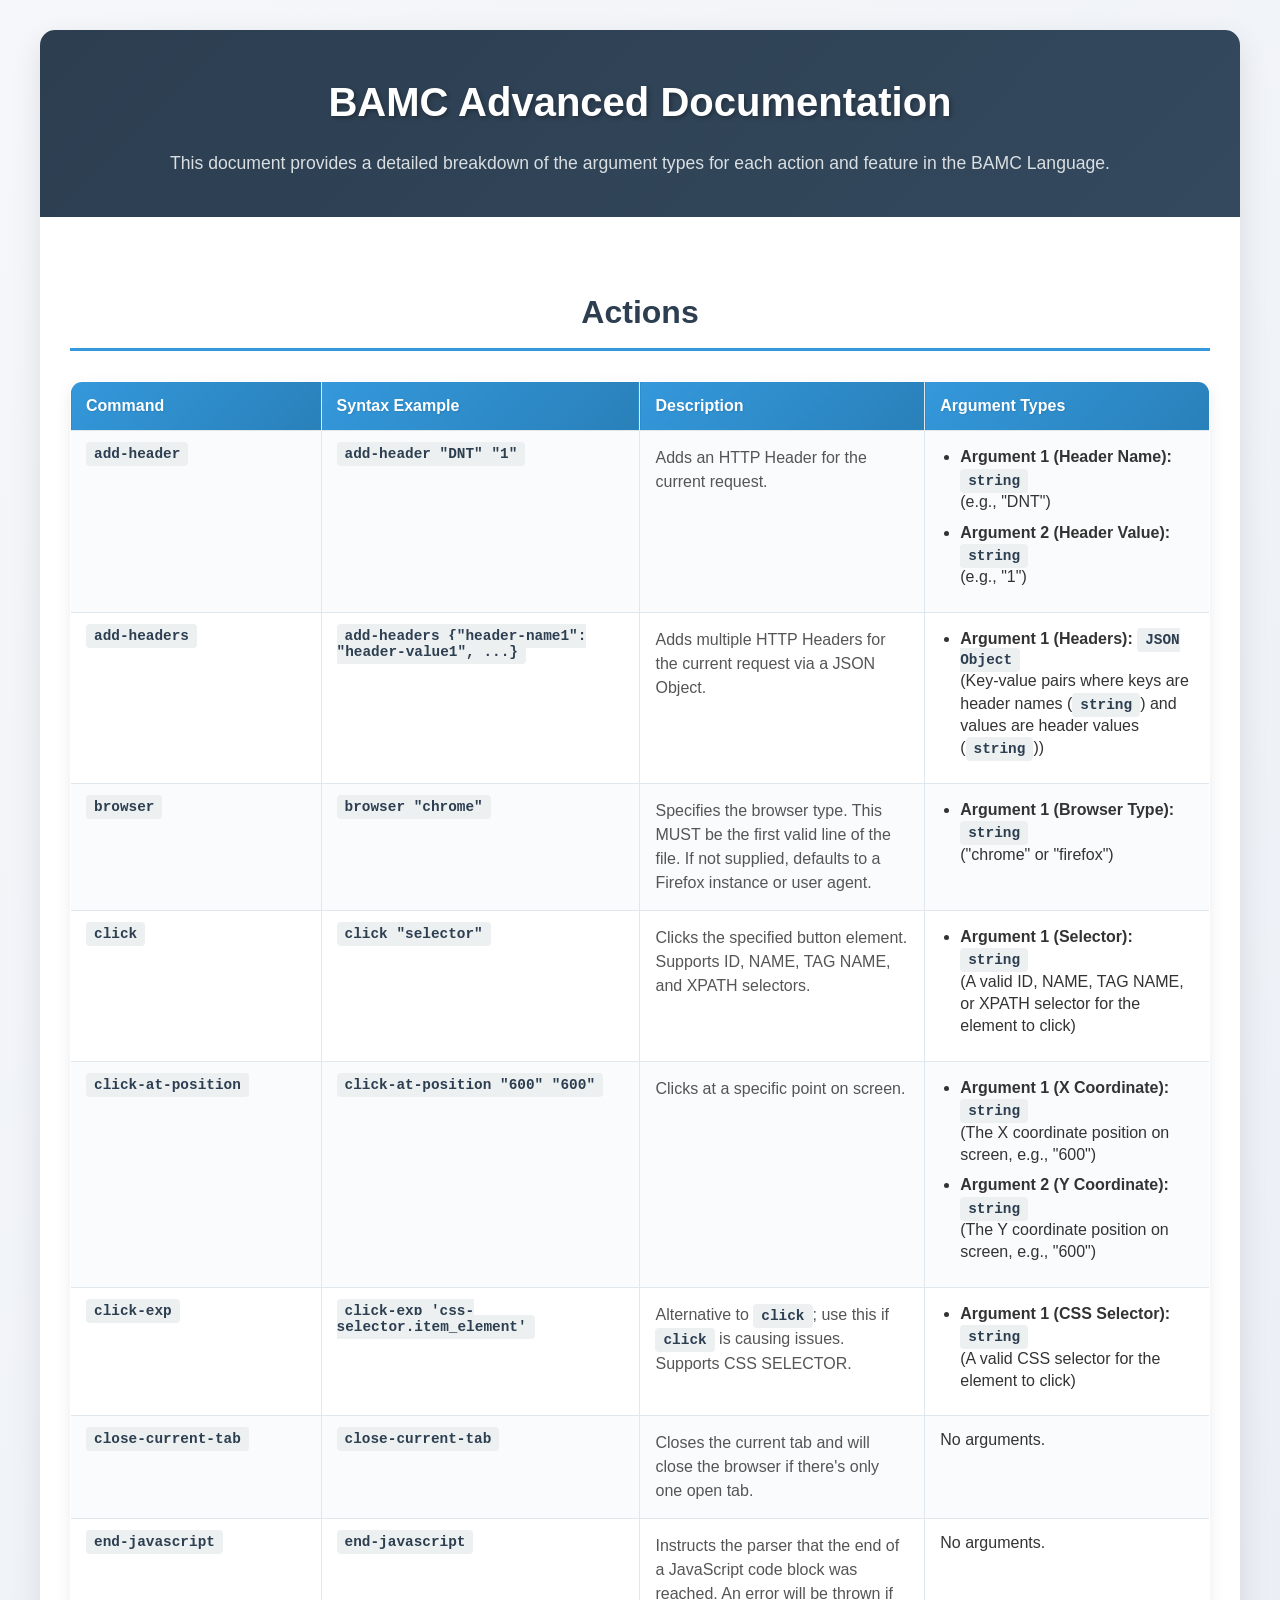
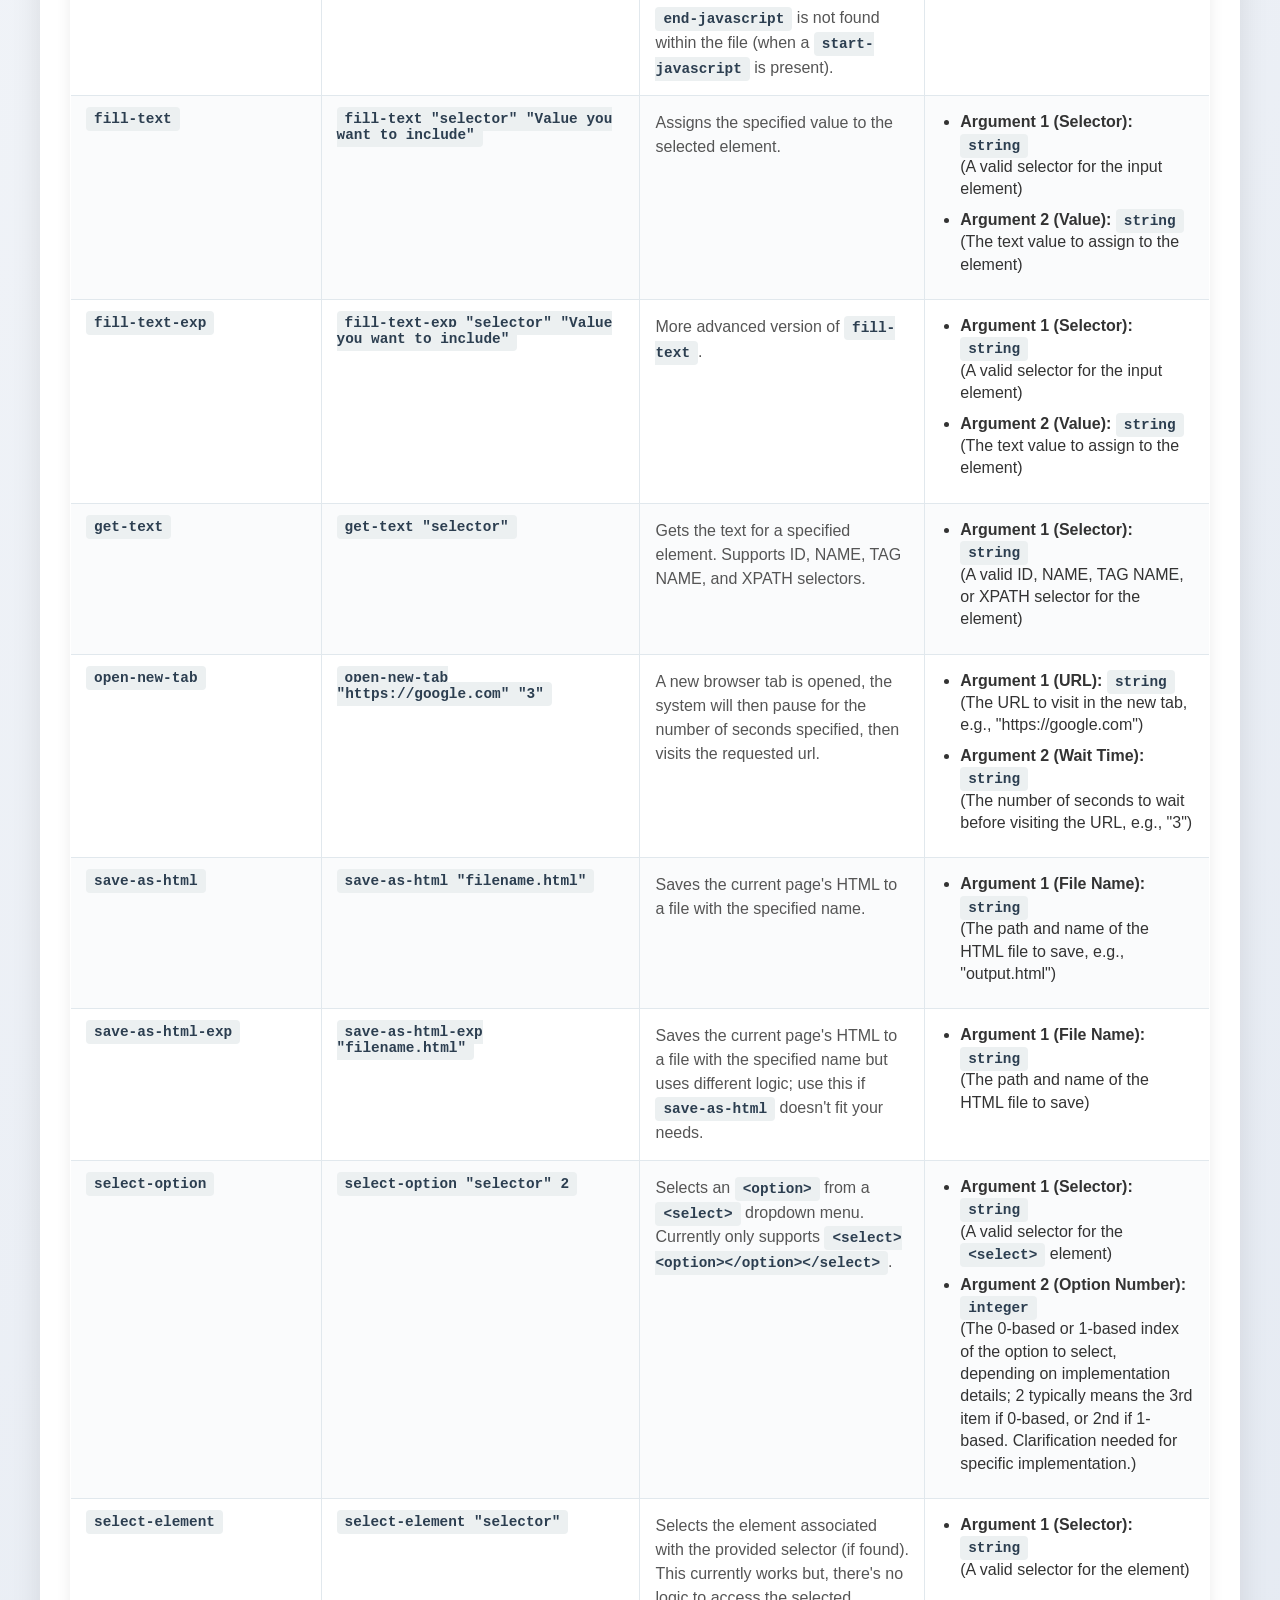
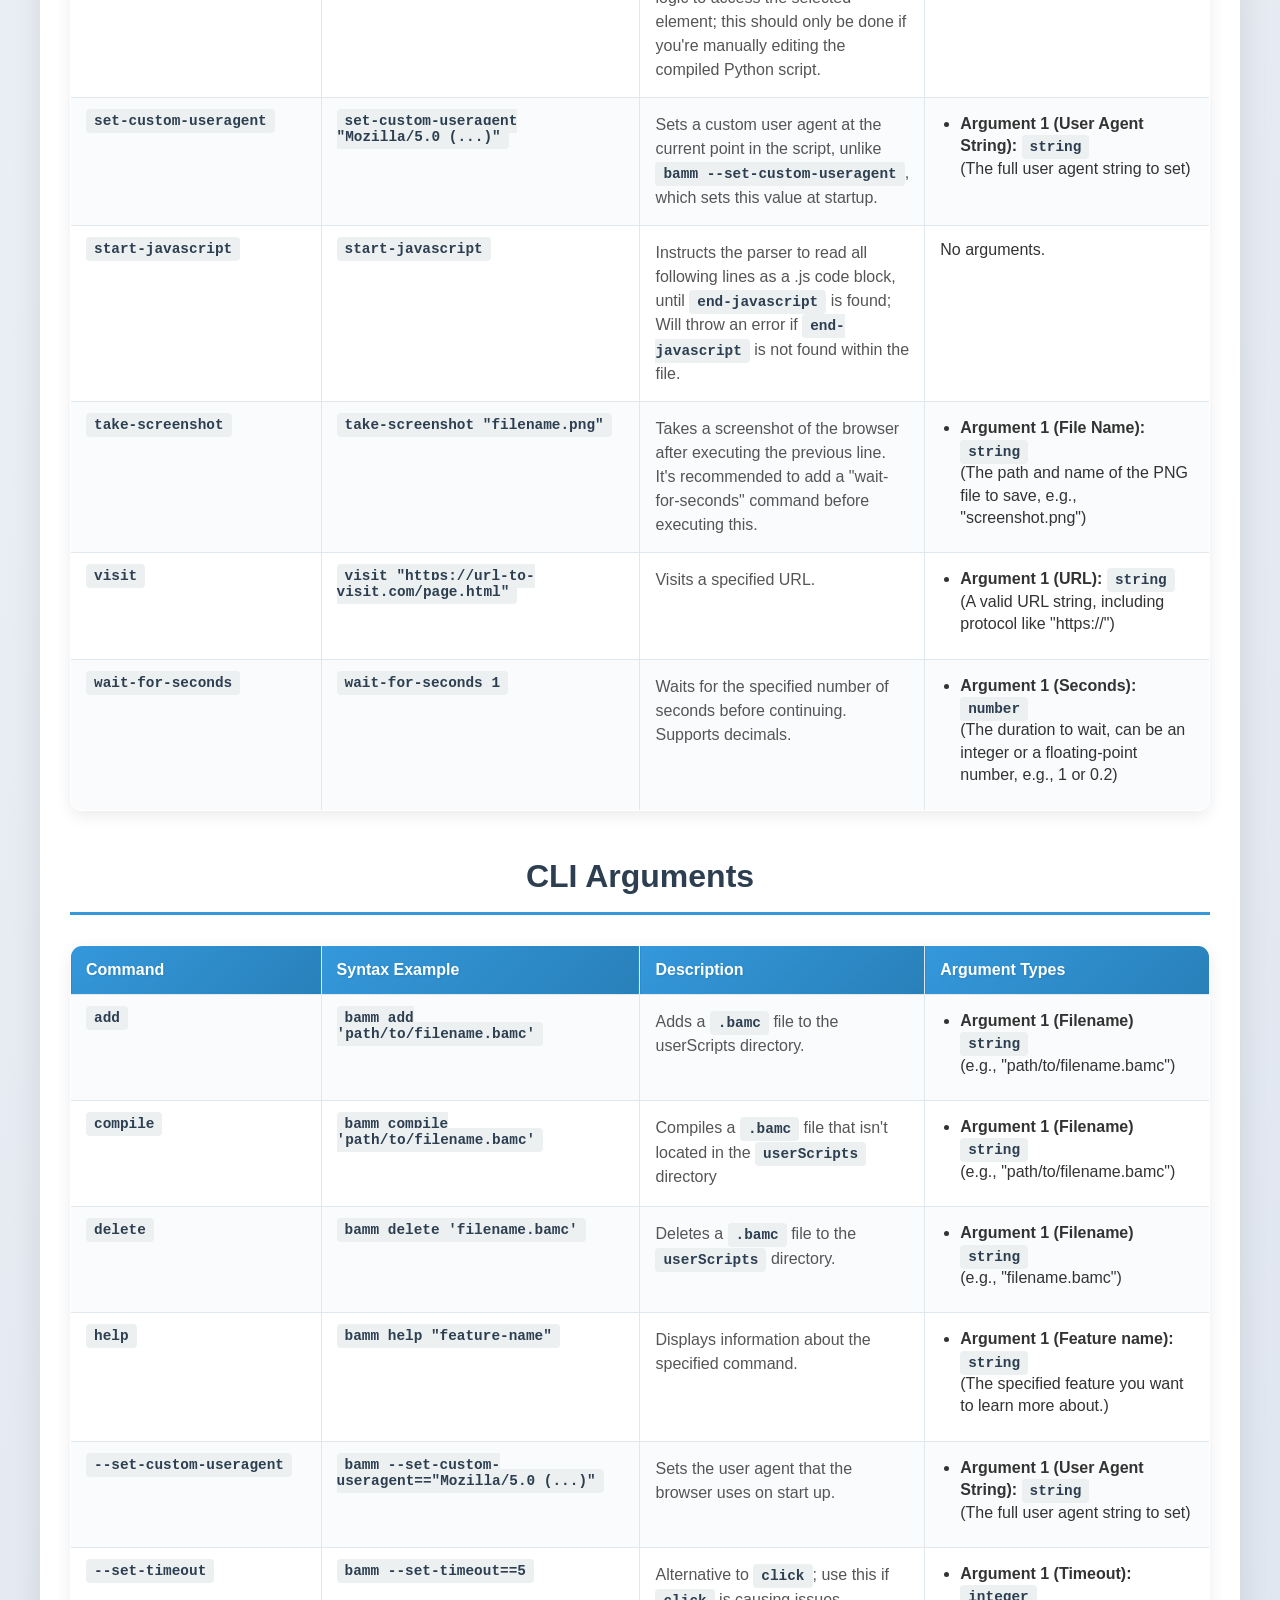
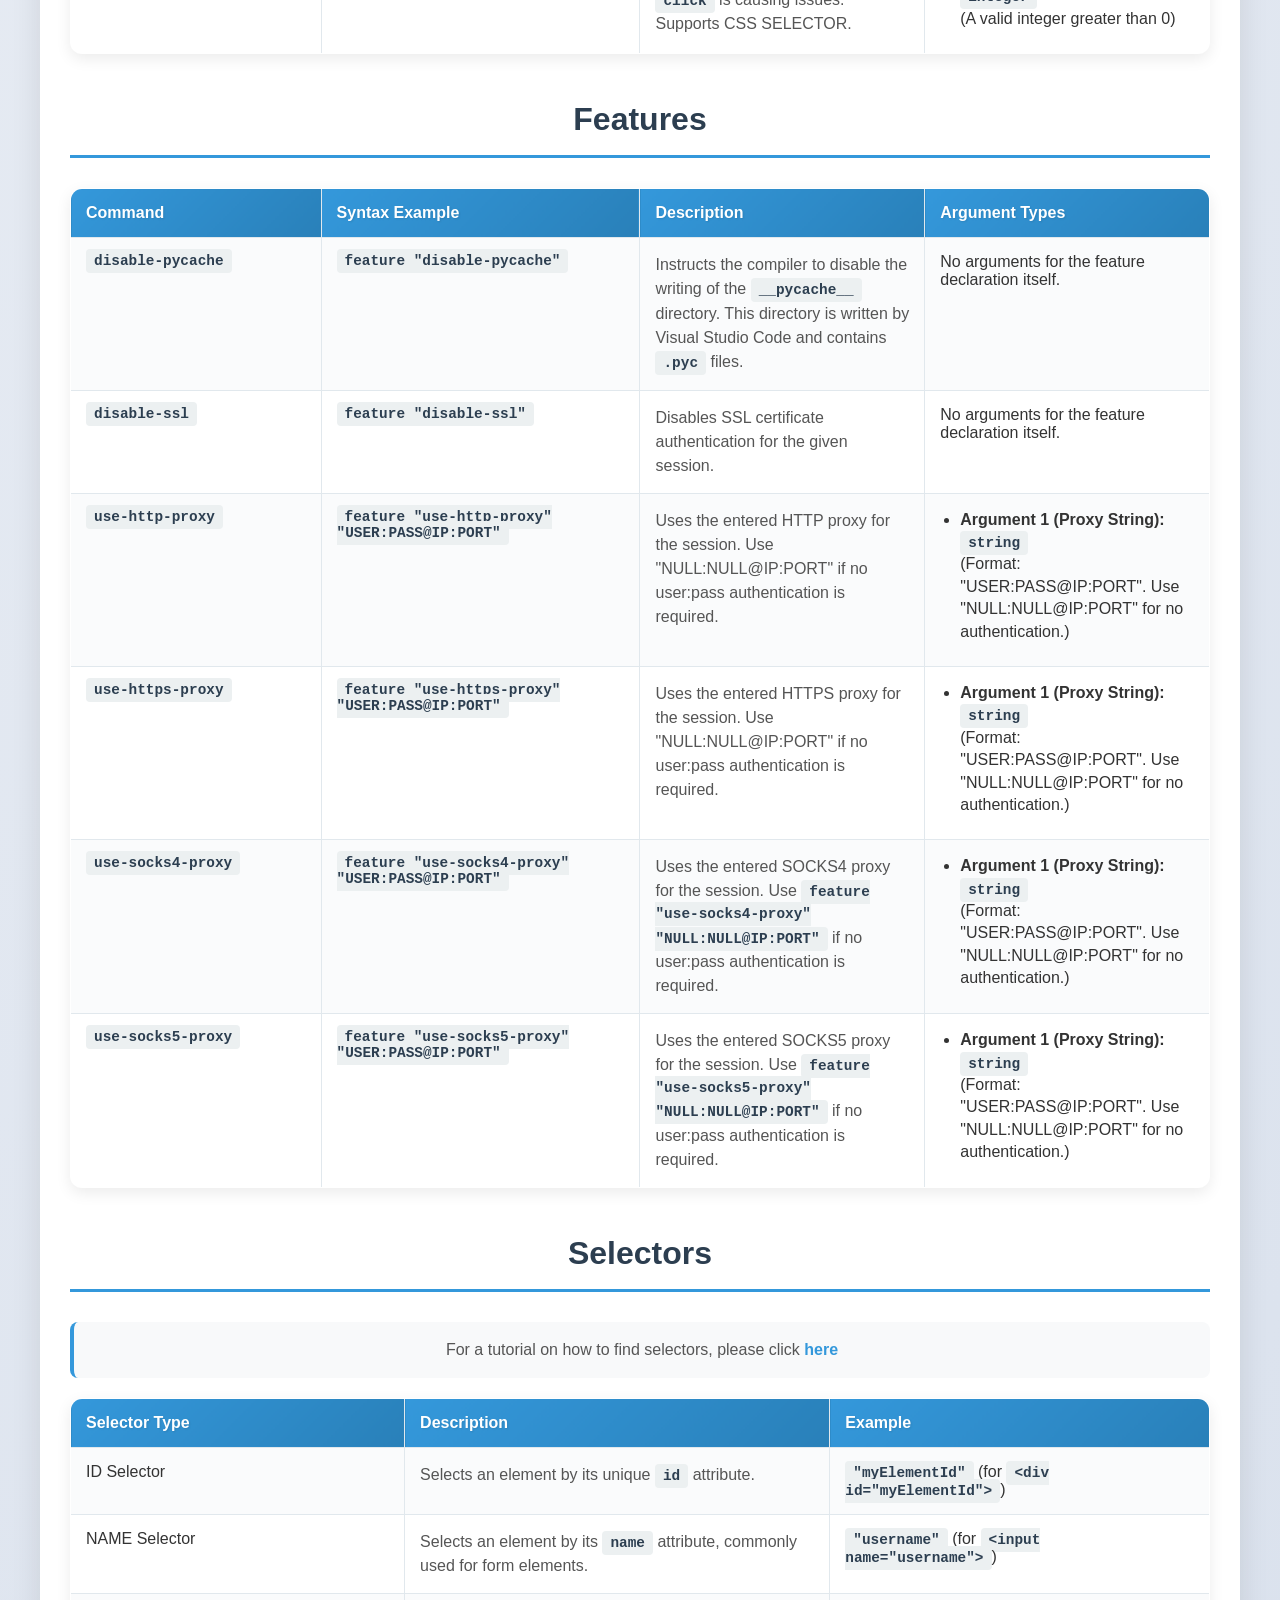
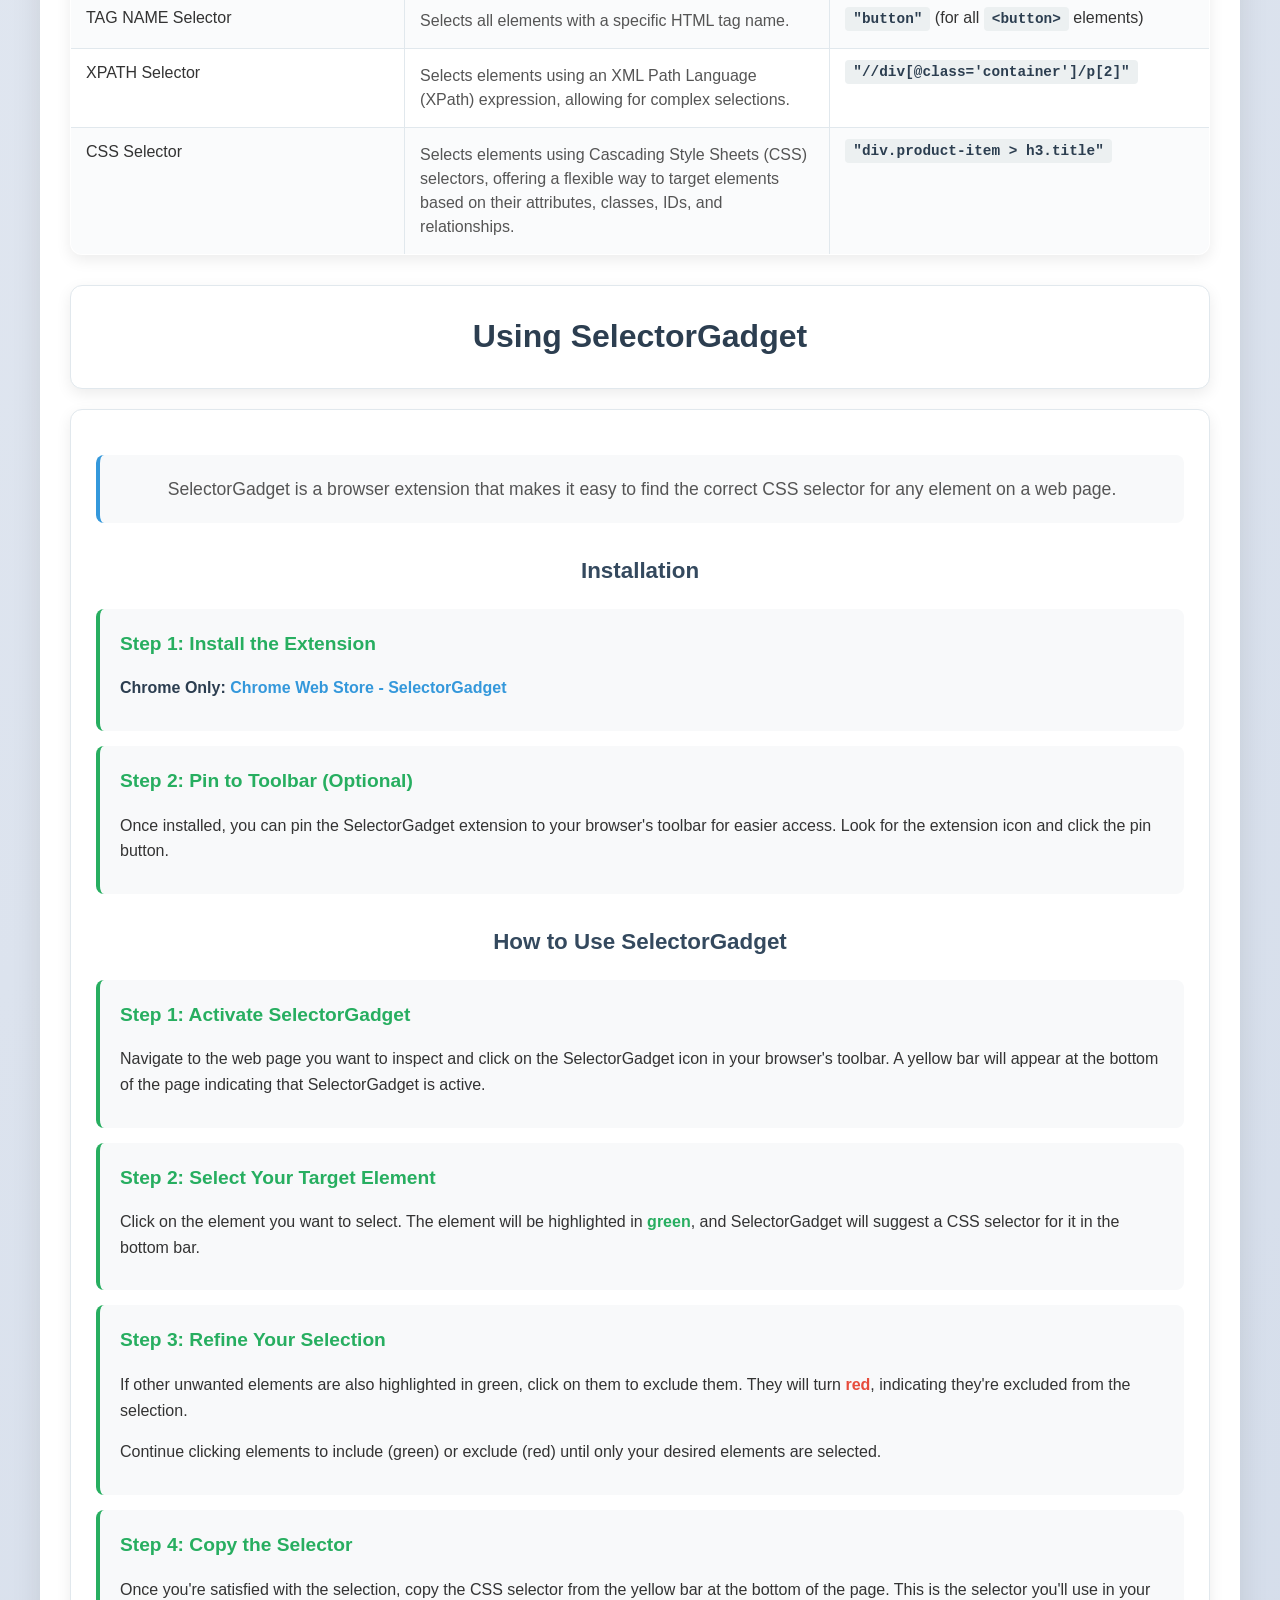
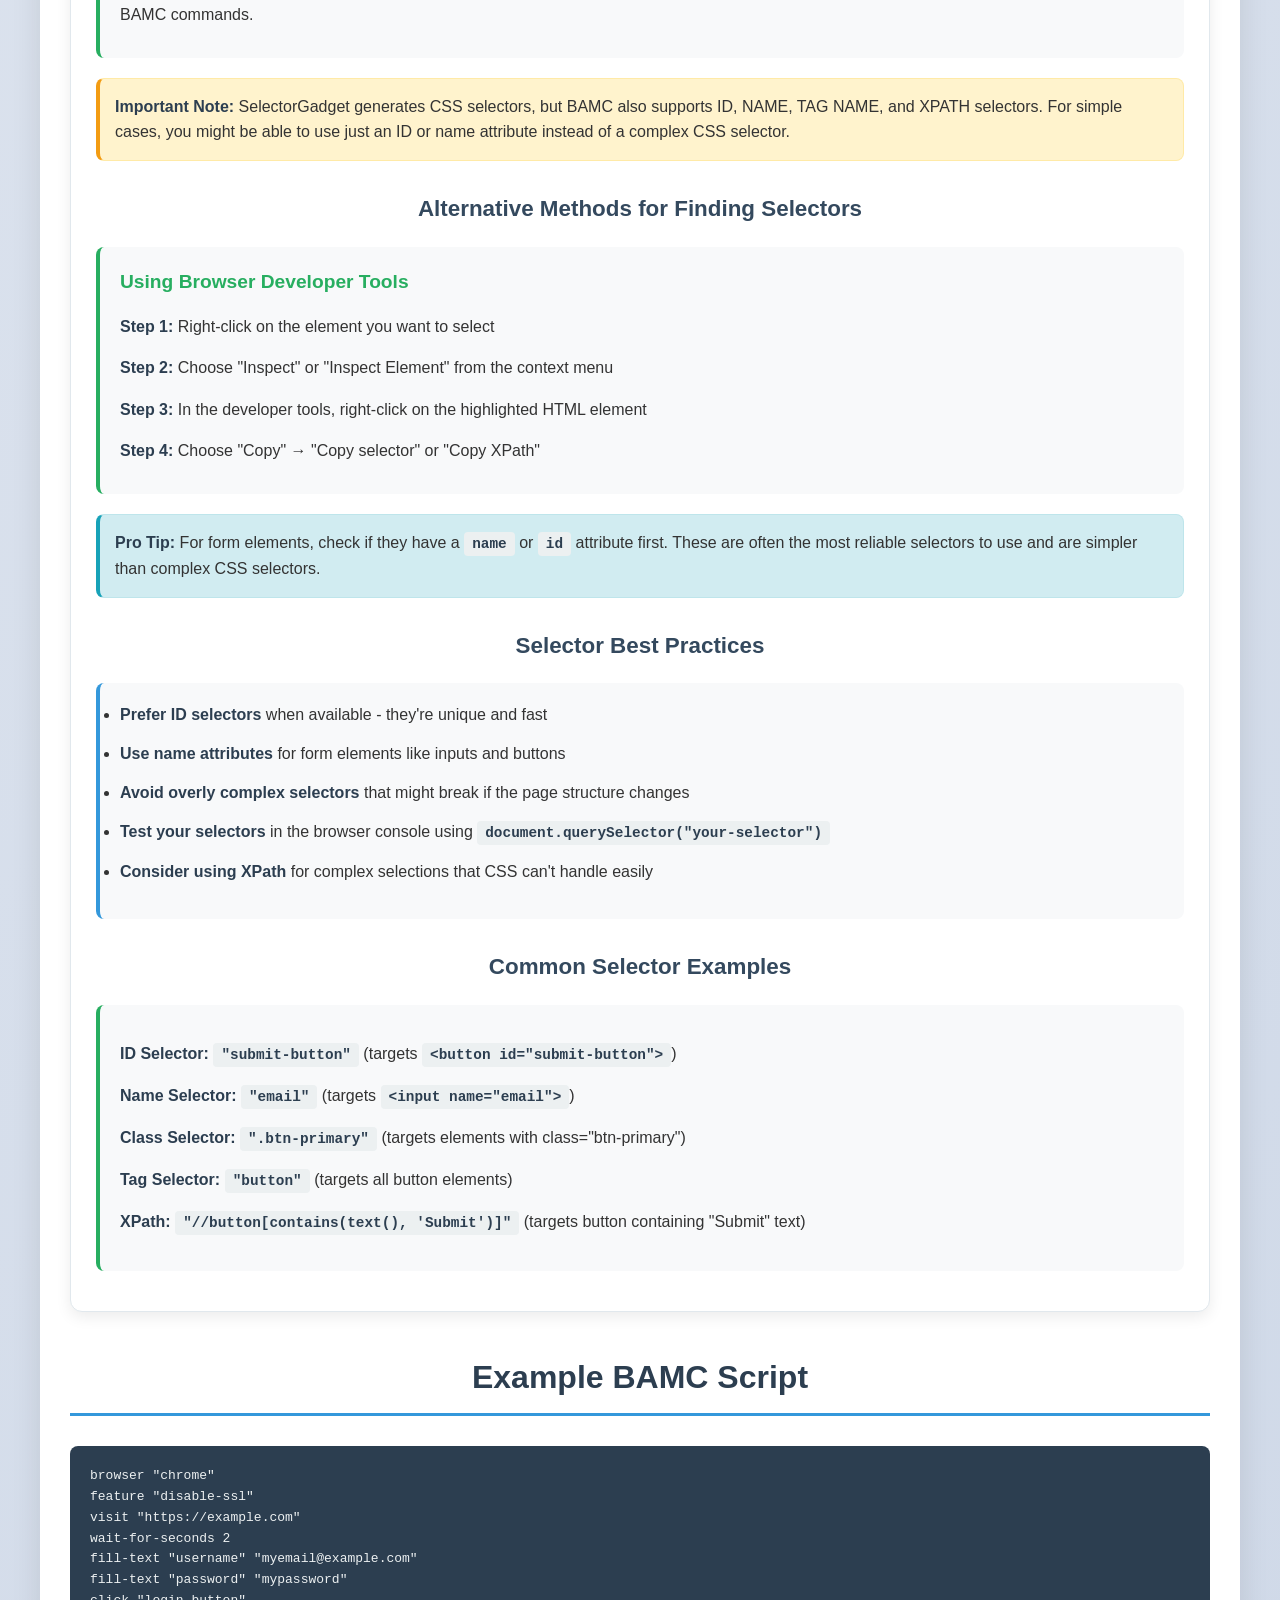
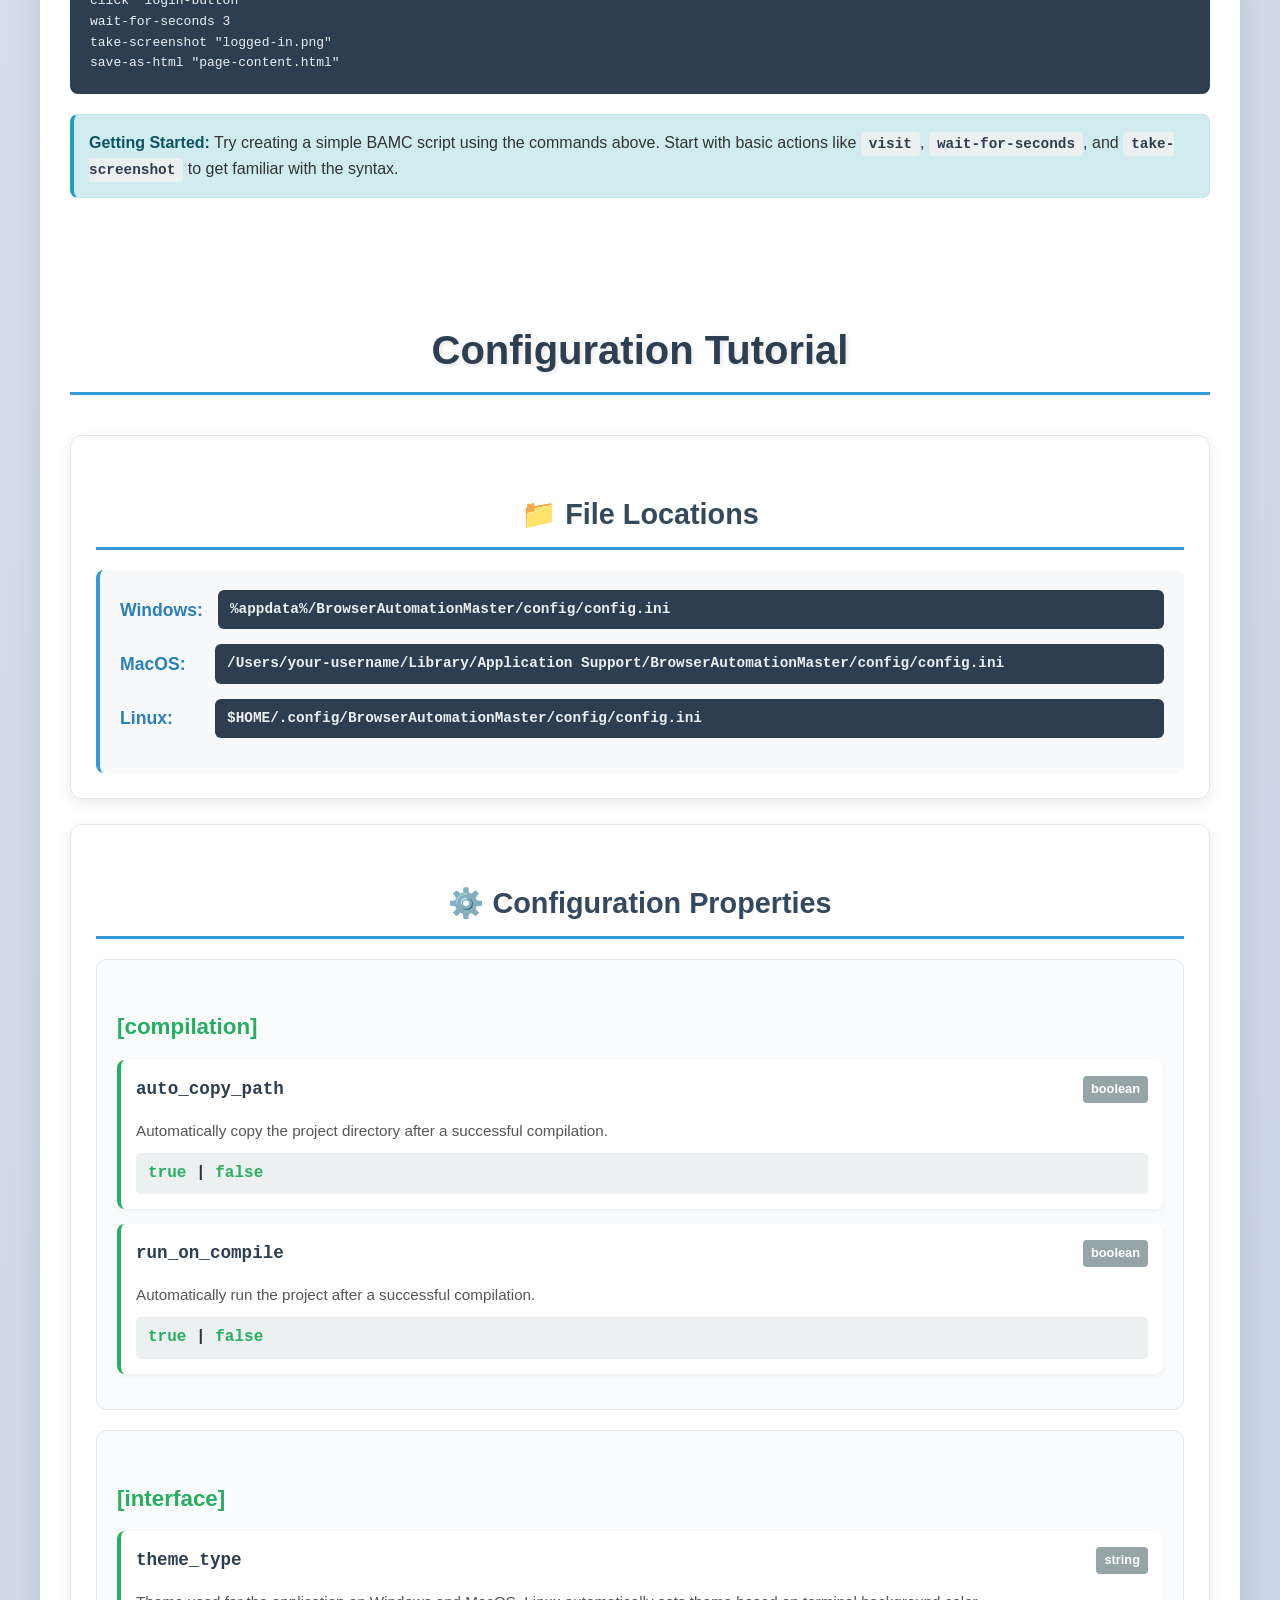
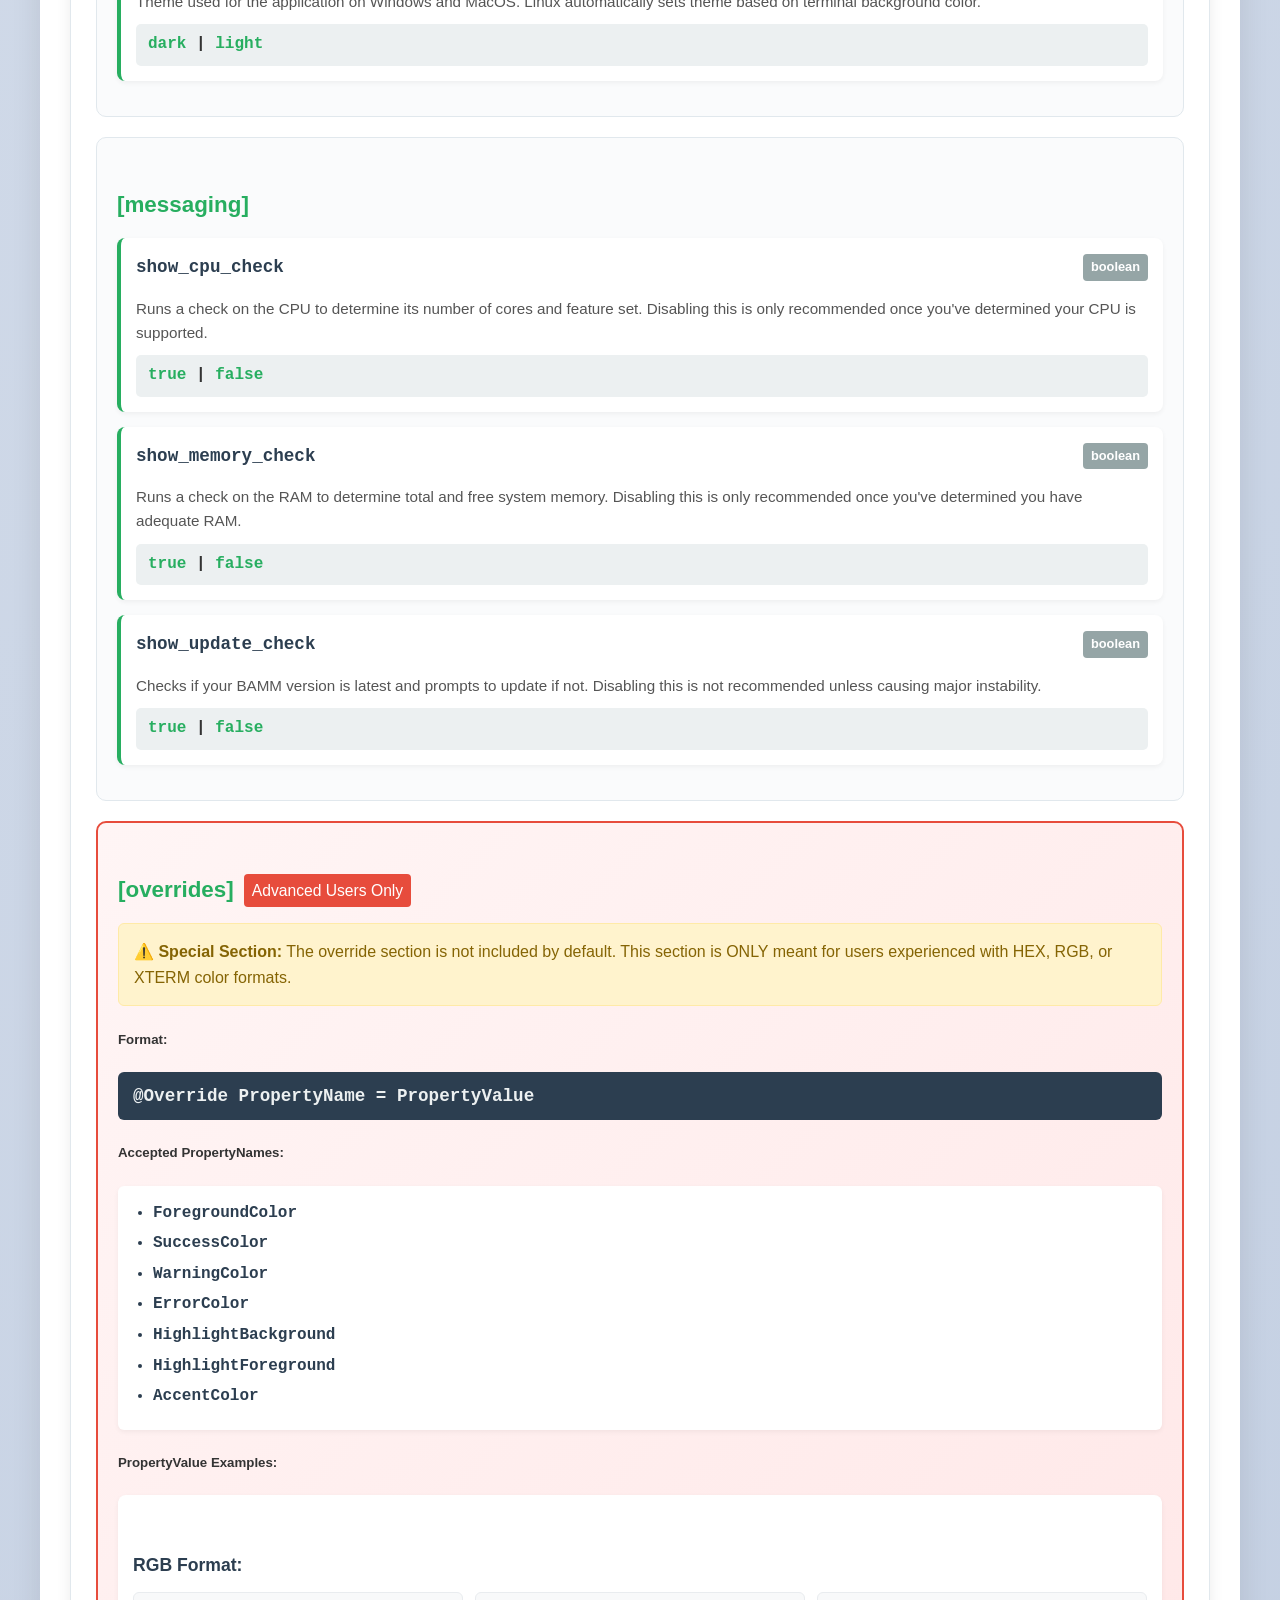
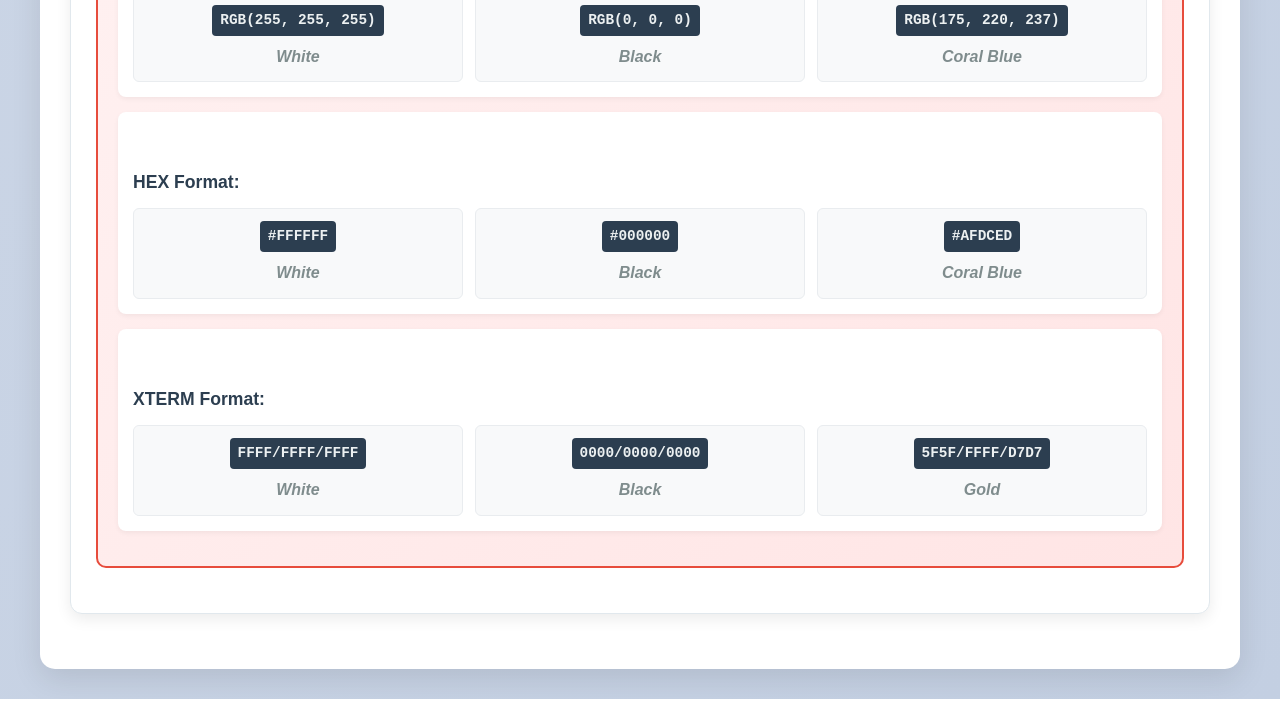
==== commit fedeb2d6: "Update advanced_docs.html" ====
--- a/advanced_docs.html
+++ b/advanced_docs.html
@@ -1929,17 +1929,10 @@
           <div class="tutorial-step">
             <h4>Step 1: Install the Extension</h4>
             <p>
-              <strong>Chrome:</strong>
+              <strong>Chrome Only:</strong>
               <a
                 href="https://chromewebstore.google.com/detail/selectorgadget/mhjhnkcfbdhnjickkkdbjoemdmbfginb"
                 >Chrome Web Store - SelectorGadget</a
-              >
-            </p>
-            <p>
-              <strong>Firefox:</strong>
-              <a
-                href="https://addons.mozilla.org/en-US/firefox/addon/selectorgadget/"
-                >Firefox Add-ons - SelectorGadget</a
               >
             </p>
           </div>
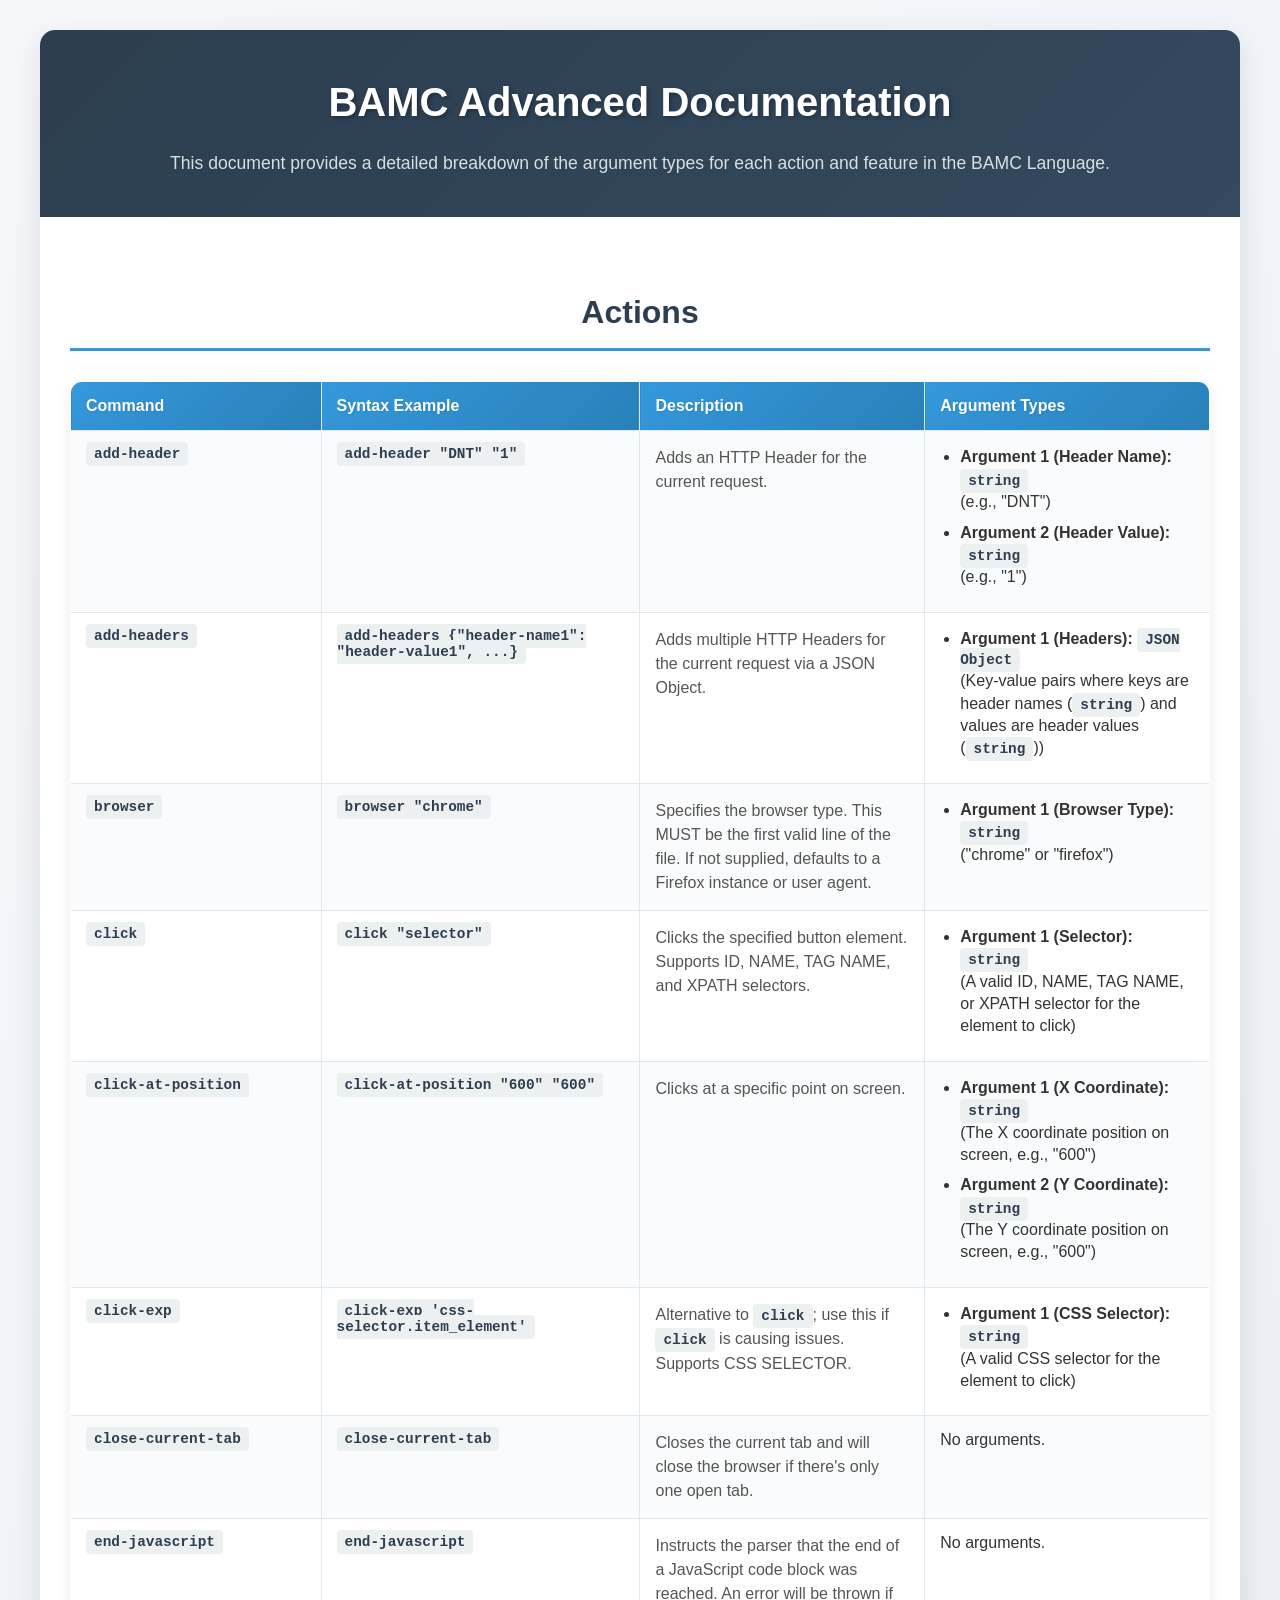
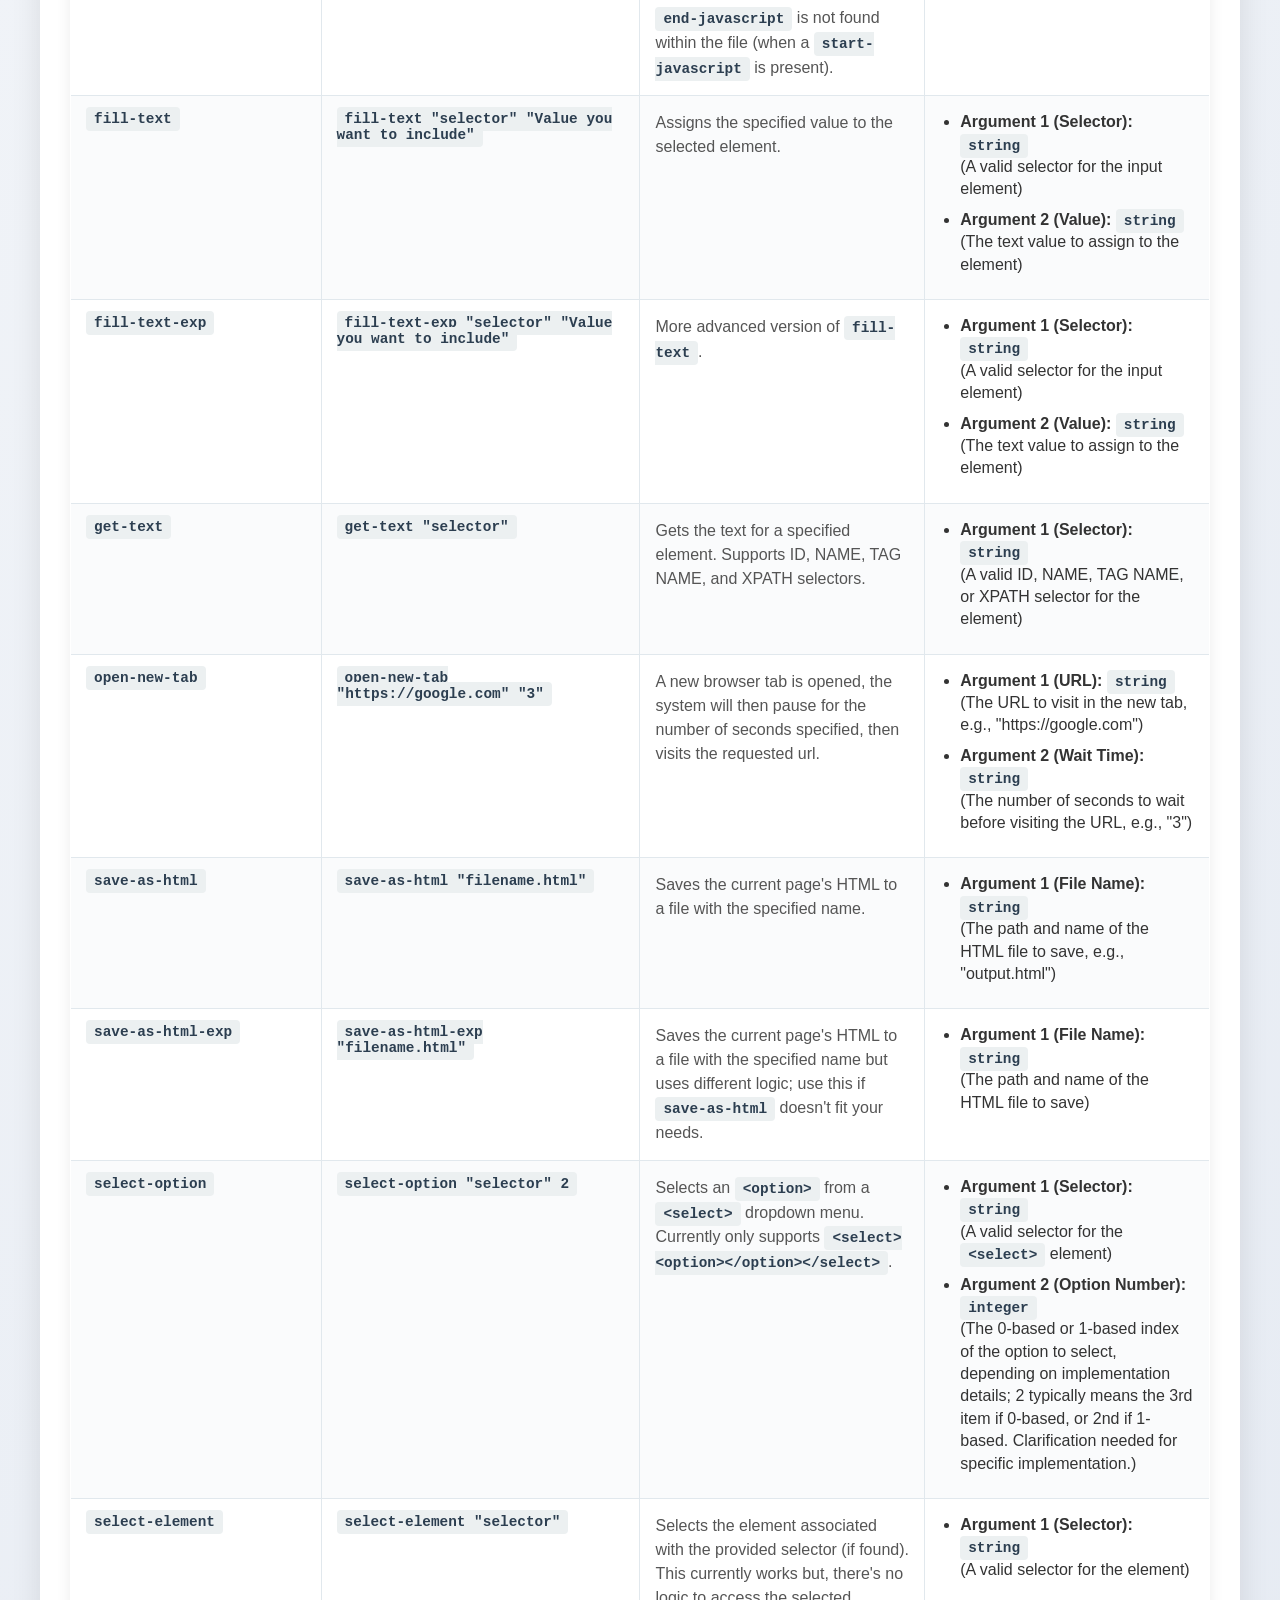
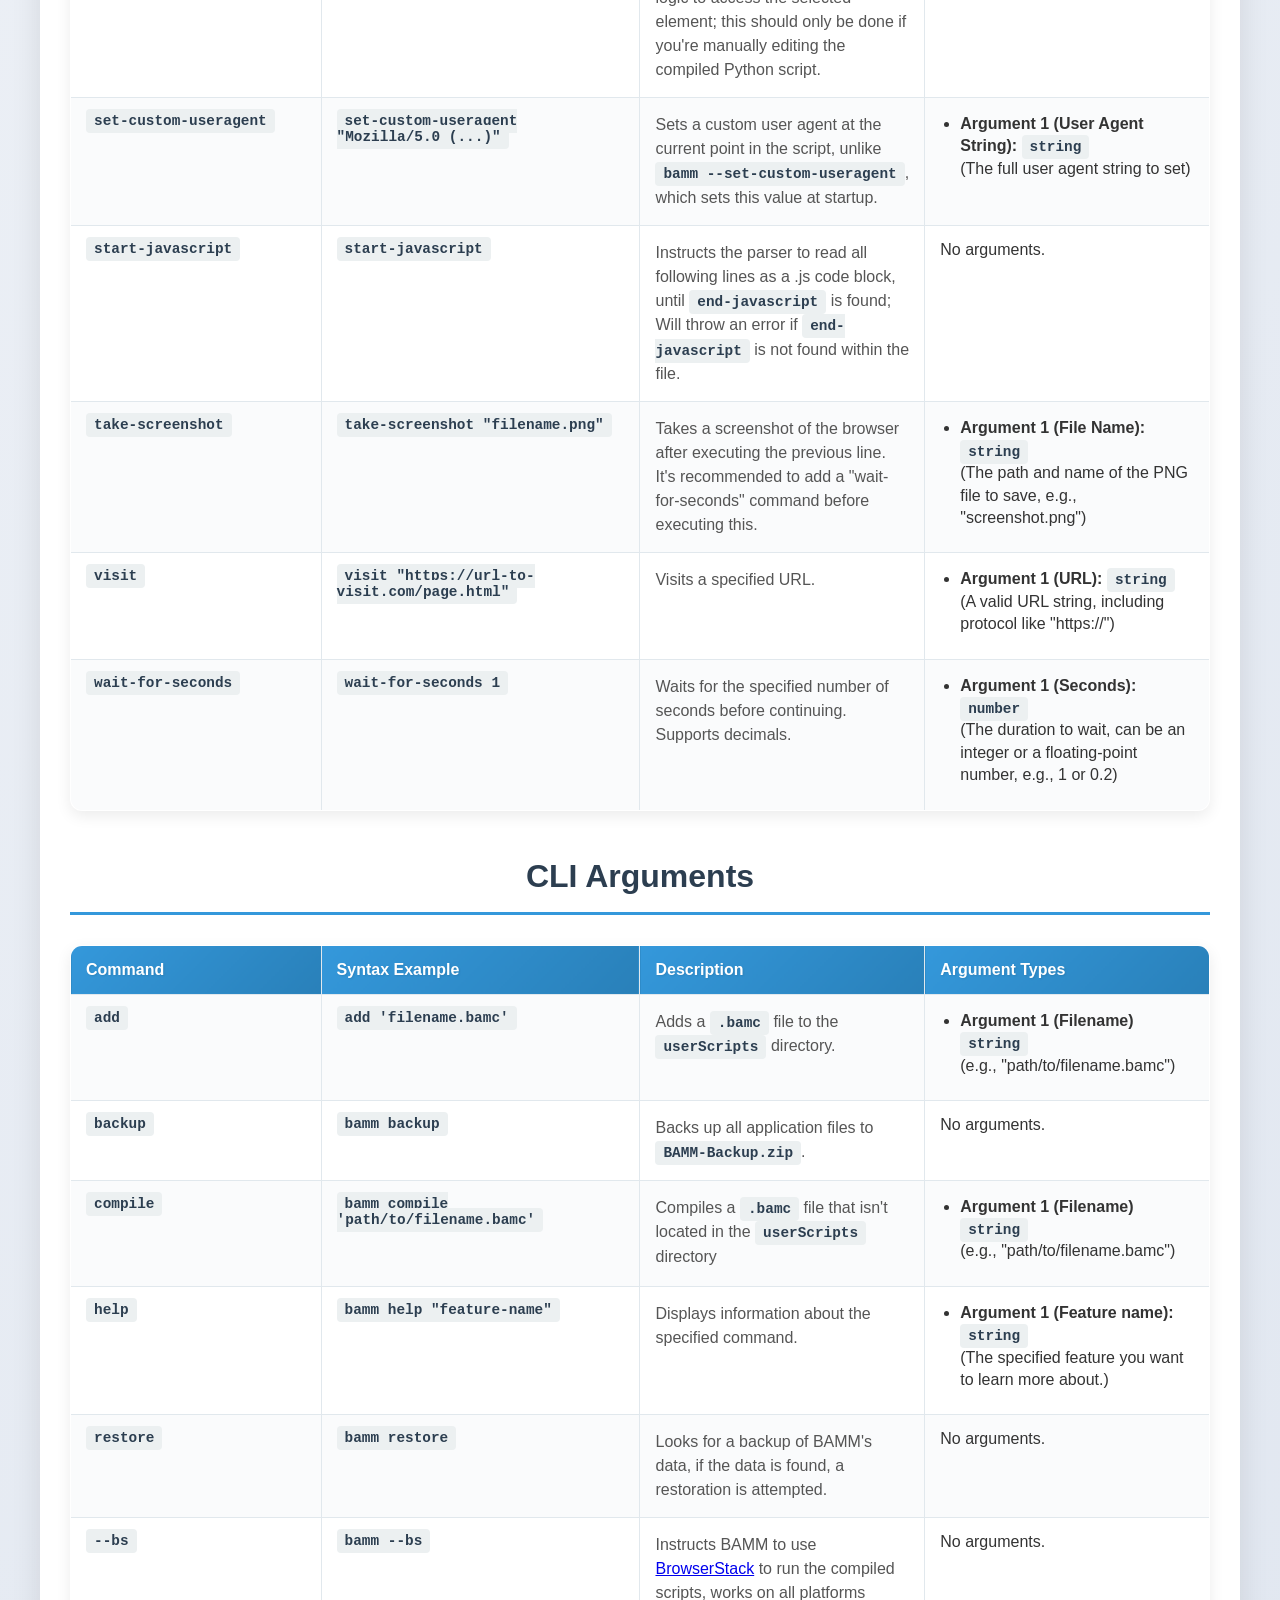
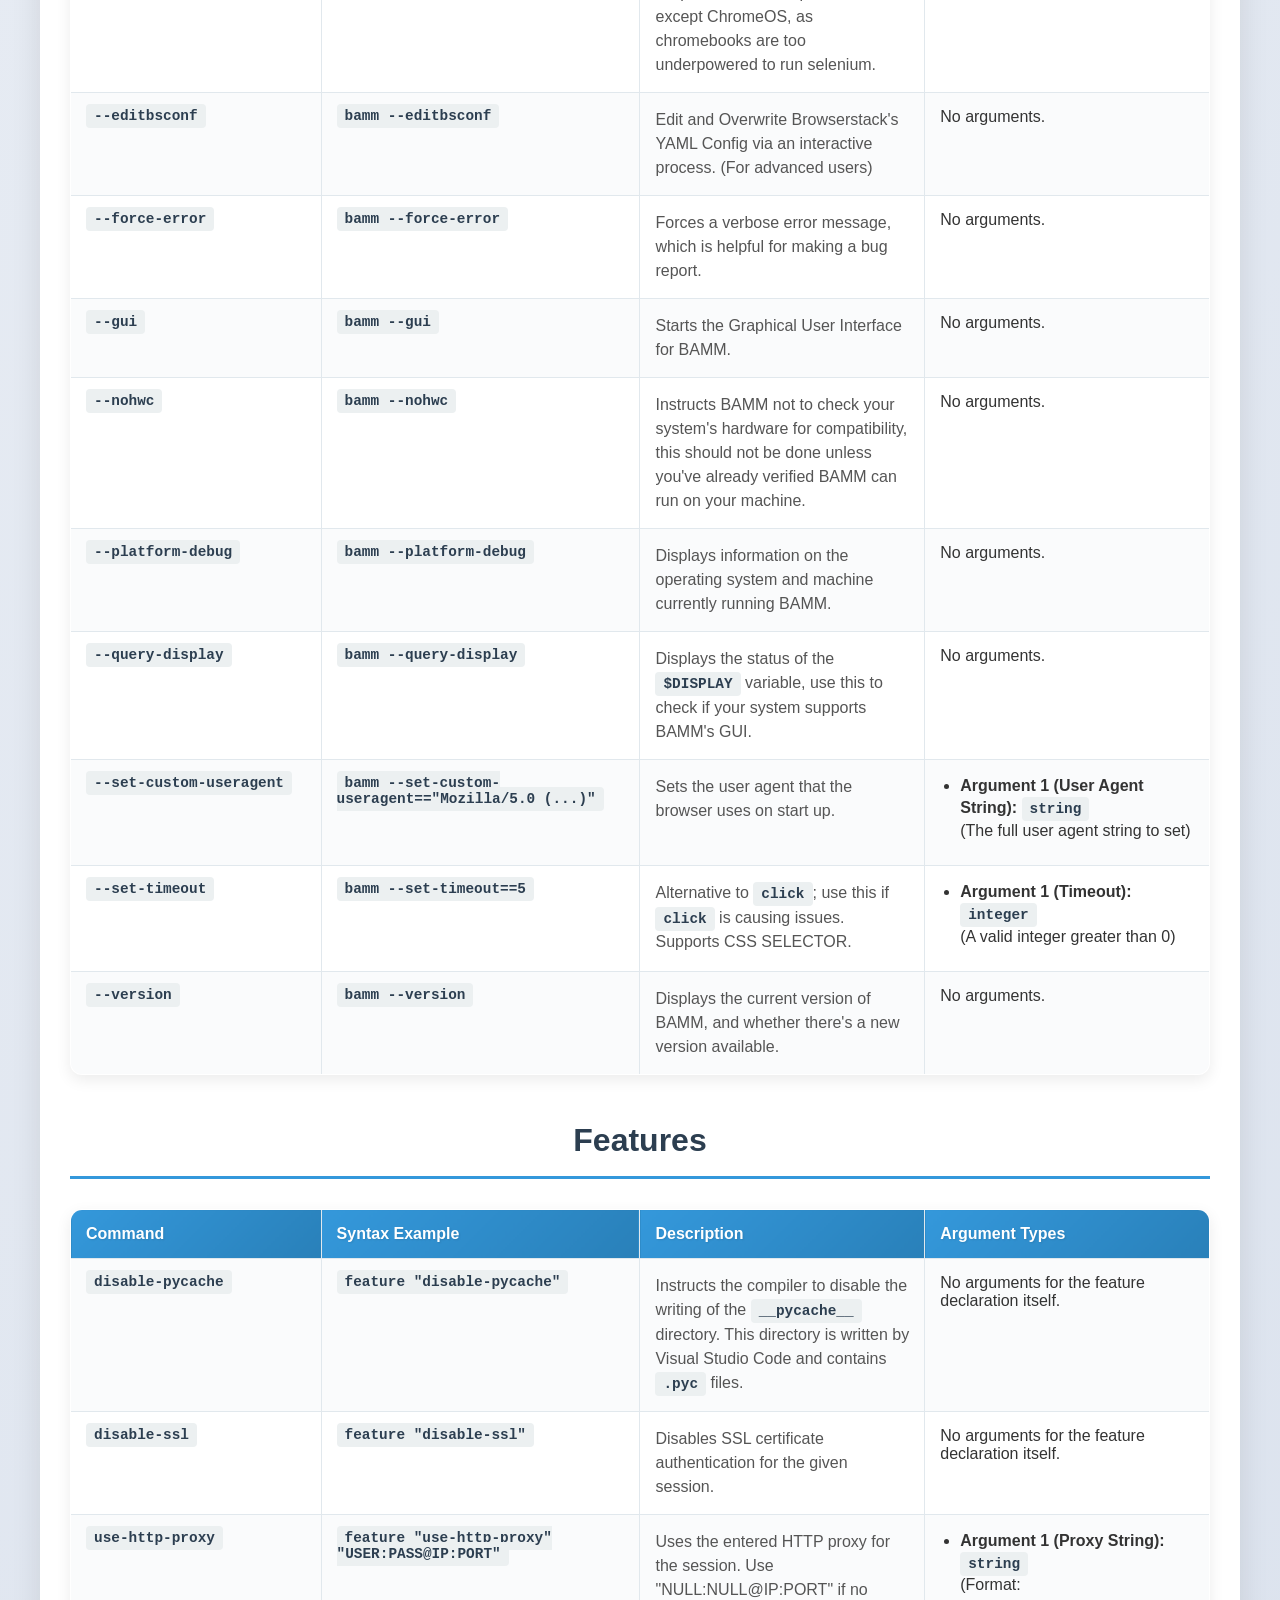
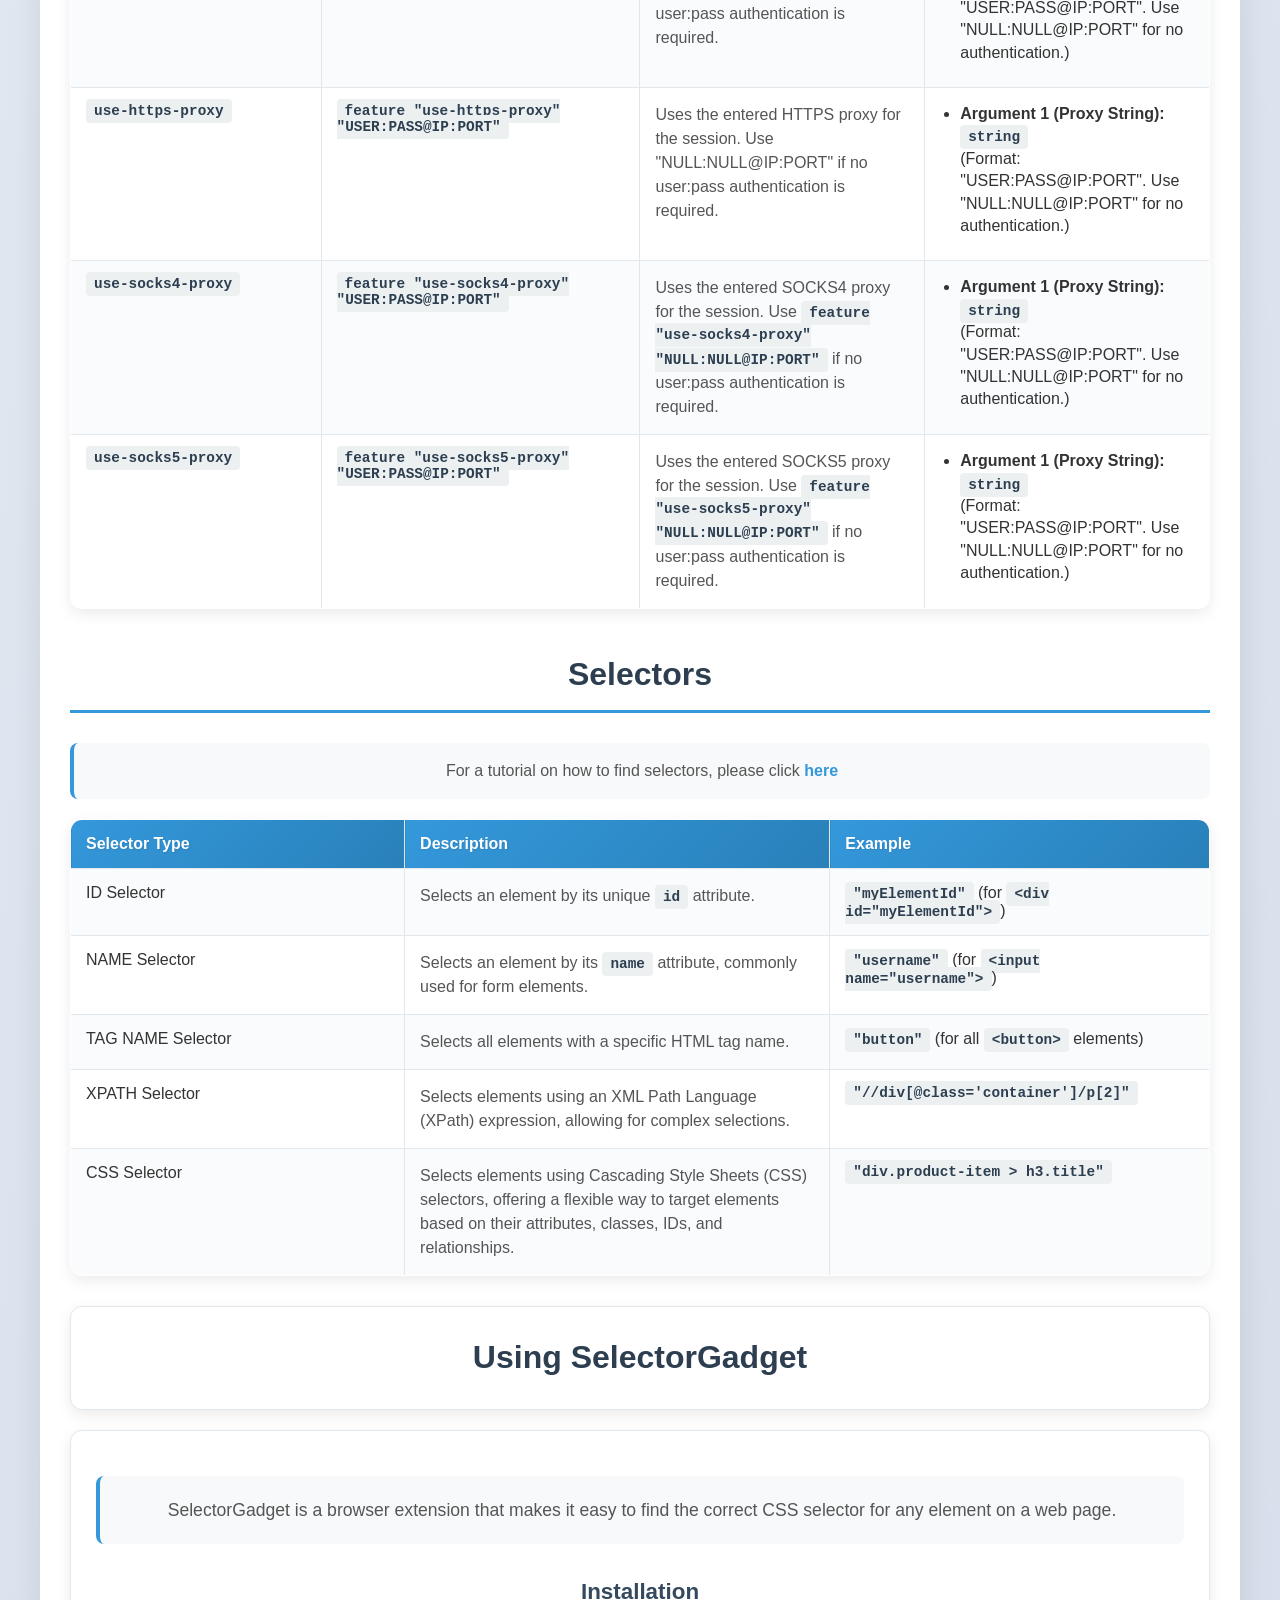
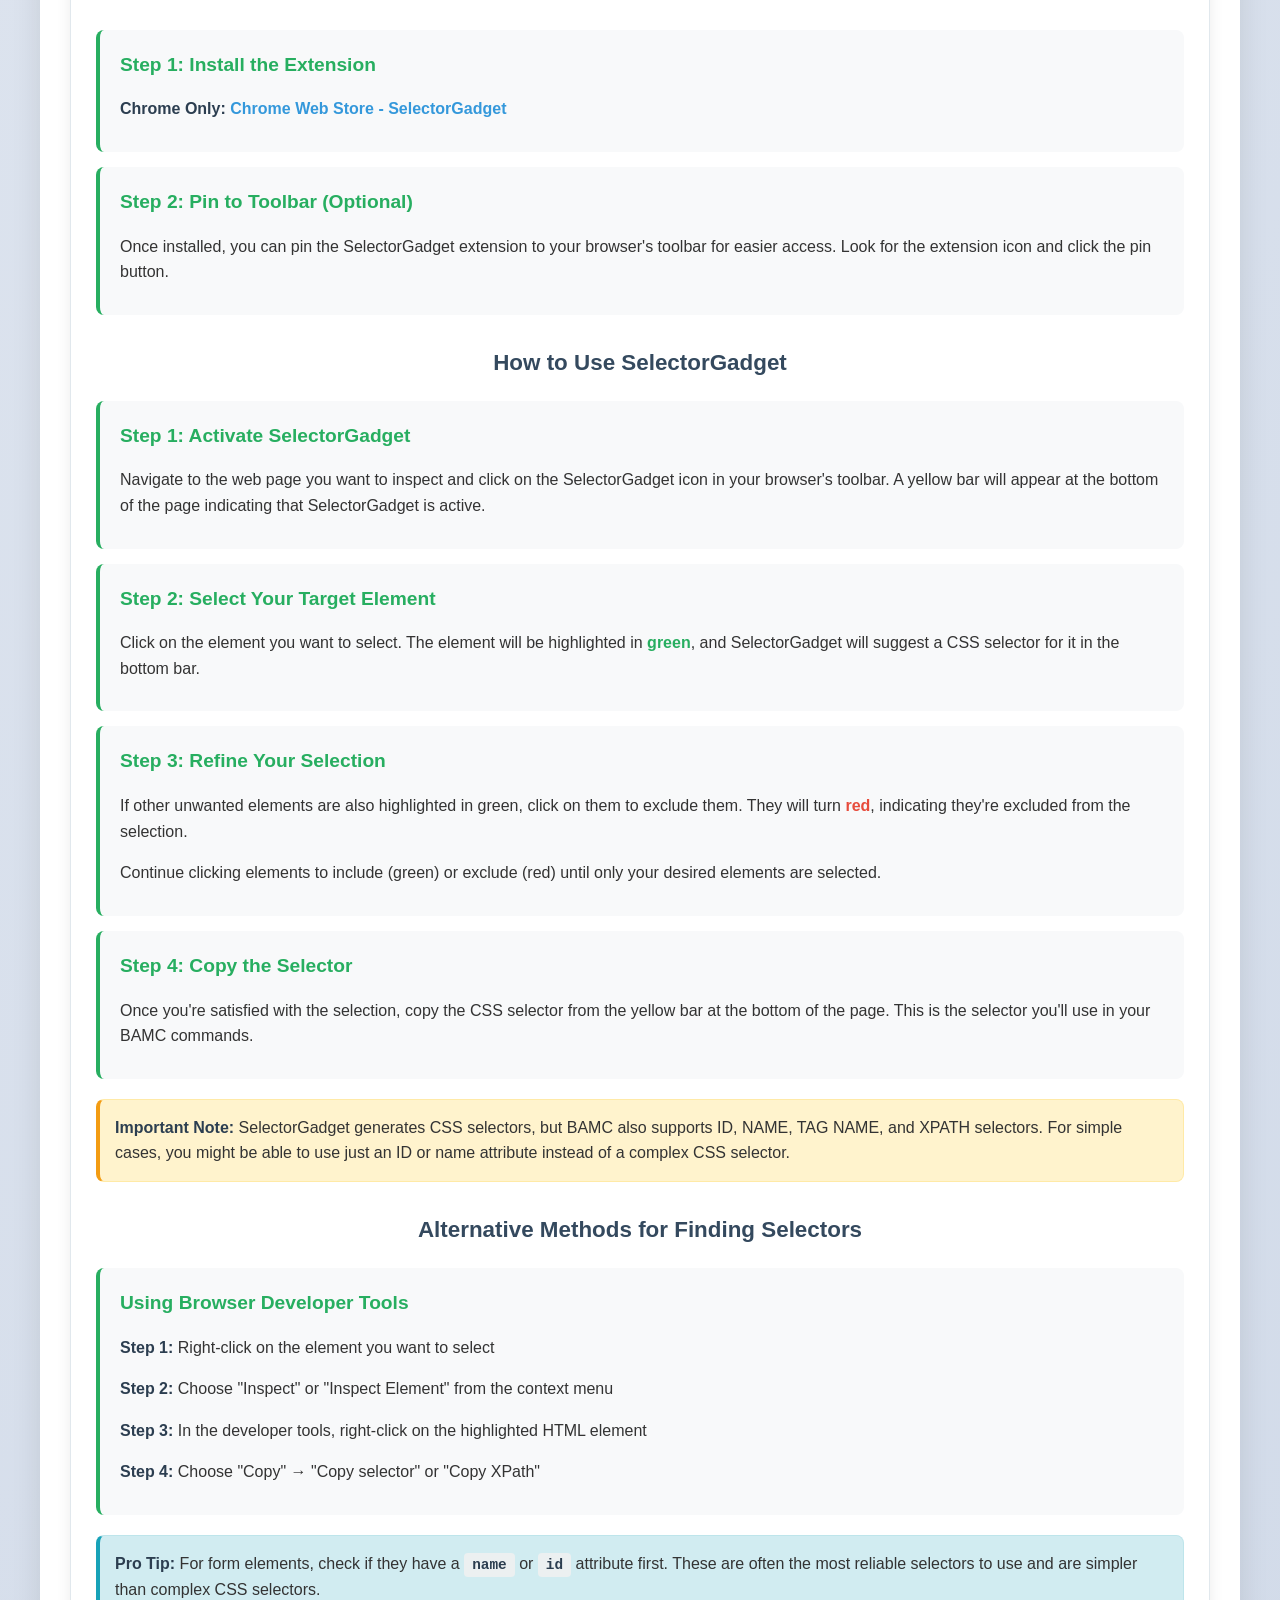
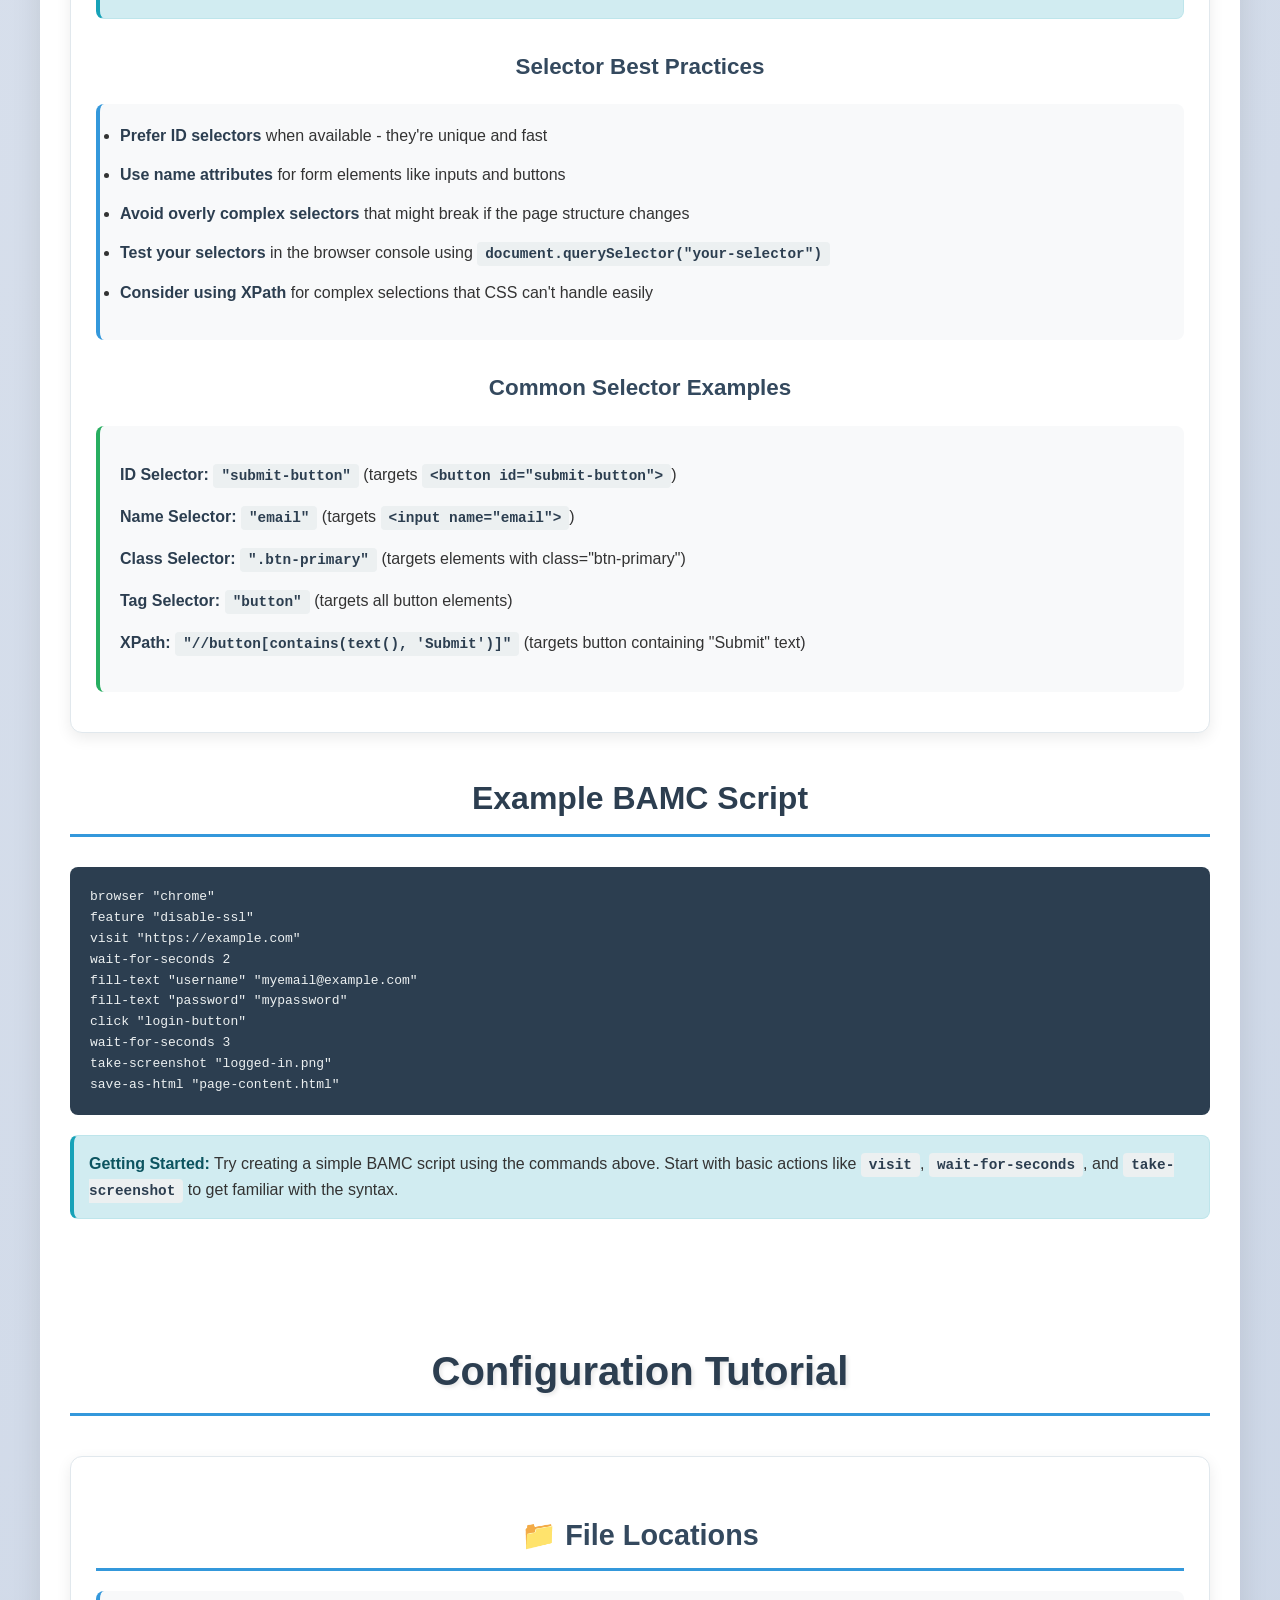
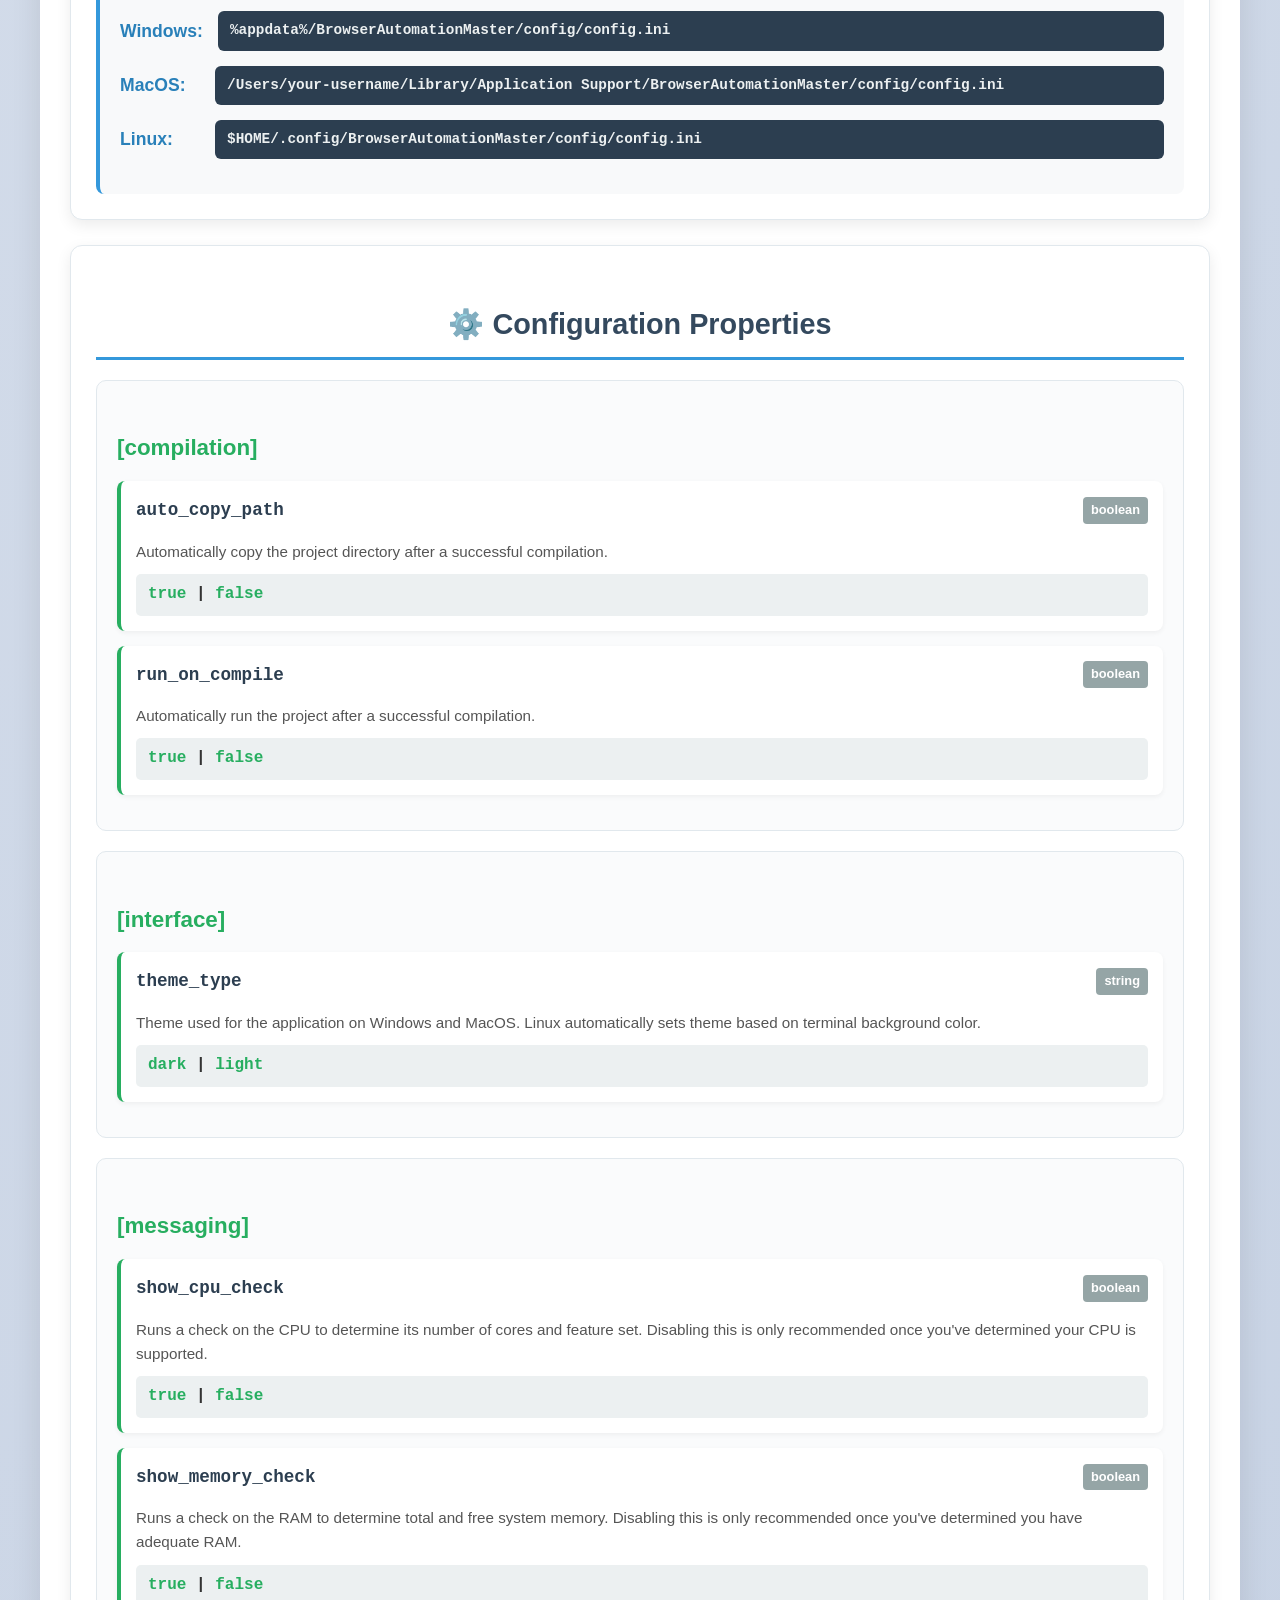
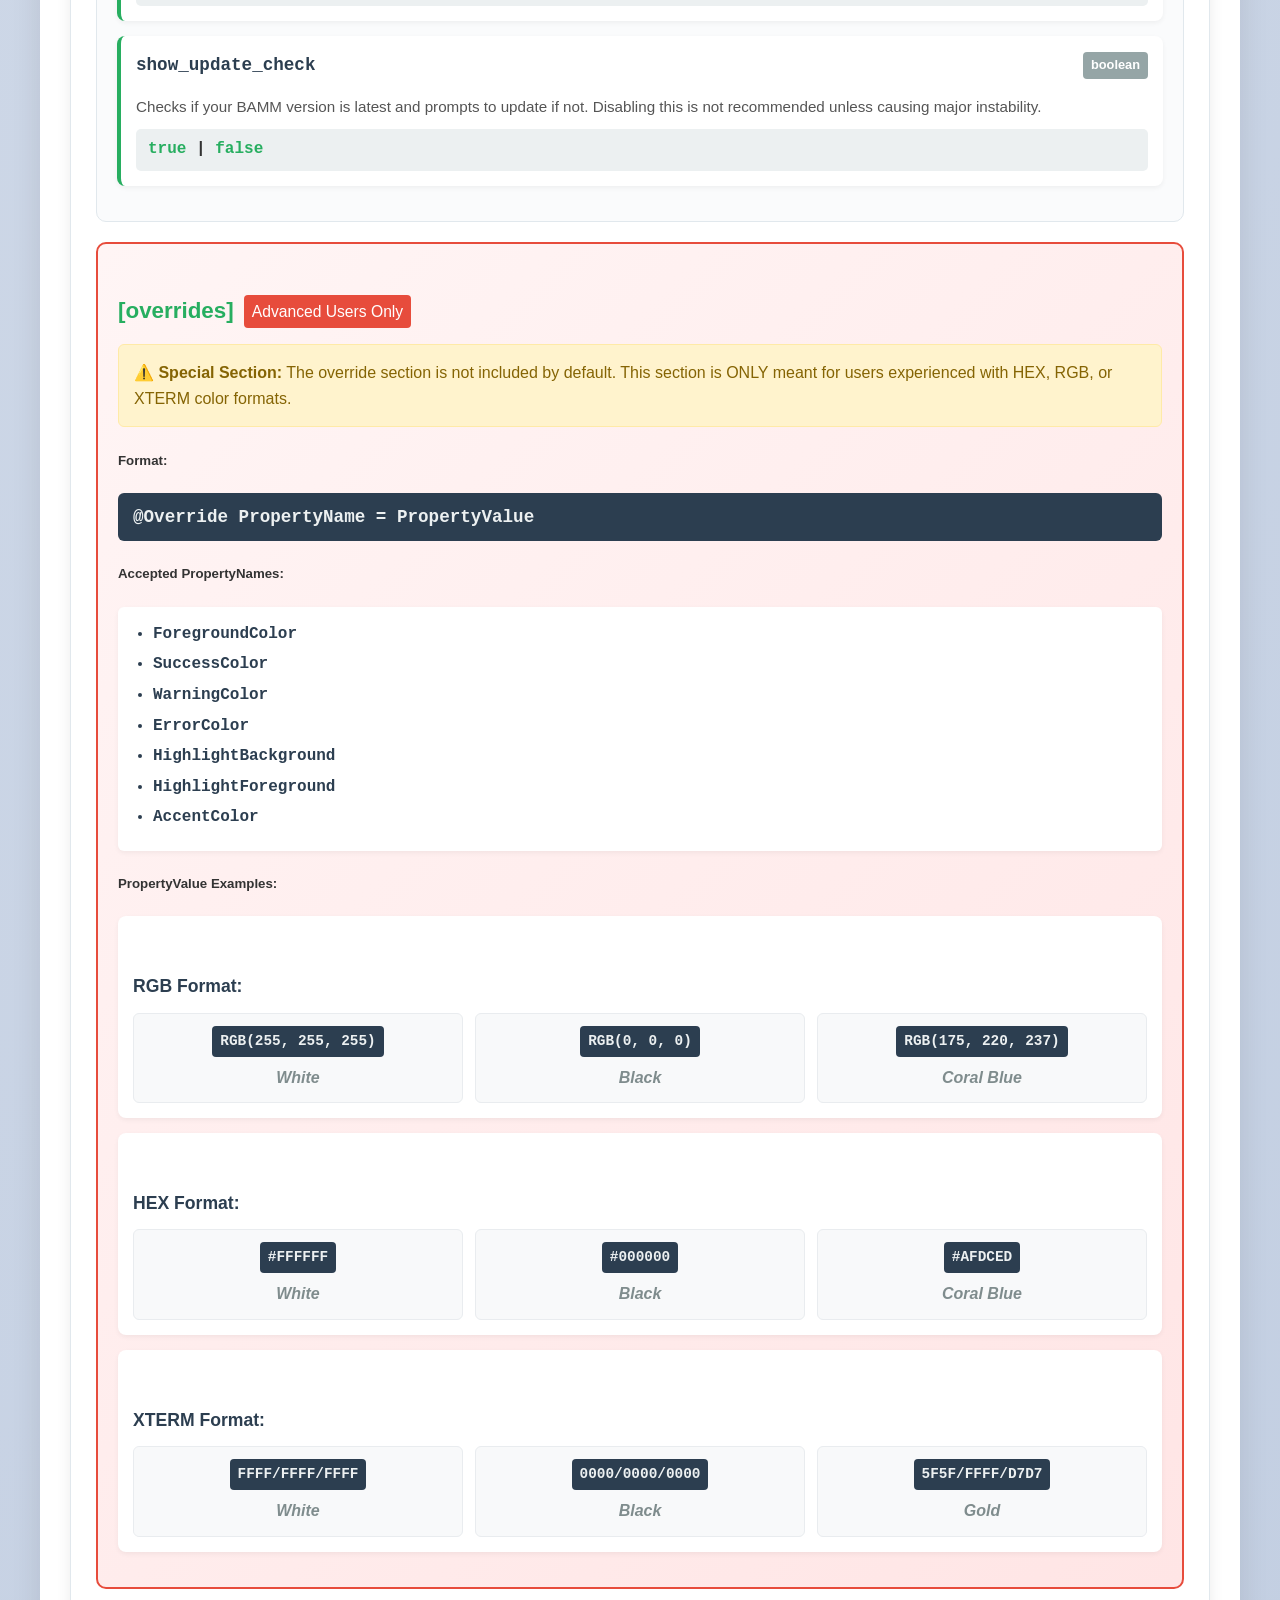
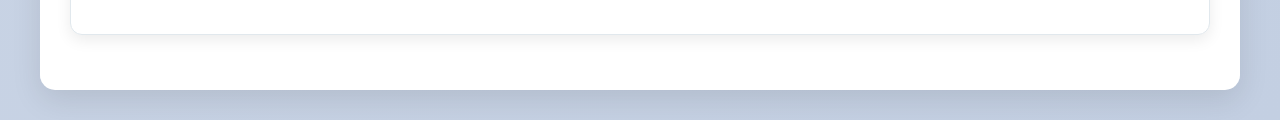
==== commit 6351f217: "Added updated commands for v1.0.0A5" ====
--- a/advanced_docs.html
+++ b/advanced_docs.html
@@ -816,7 +816,9 @@
               </div>
             </div>
             <div class="command-description">
-              Sets a custom user agent at the current point in the script, unlike <code>bamm --set-custom-useragent</code>, which sets this value at startup.
+              Sets a custom user agent at the current point in the script,
+              unlike <code>bamm --set-custom-useragent</code>, which sets this
+              value at startup.
             </div>
             <div class="command-args">
               <div class="args-title">Arguments:</div>
@@ -1223,7 +1225,9 @@
                 <td><code>set-custom-useragent</code></td>
                 <td><code>set-custom-useragent "Mozilla/5.0 (...)"</code></td>
                 <td class="description">
-                  Sets a custom user agent at the current point in the script, unlike <code>bamm --set-custom-useragent</code>, which sets this value at startup.
+                  Sets a custom user agent at the current point in the script,
+                  unlike <code>bamm --set-custom-useragent</code>, which sets
+                  this value at startup.
                 </td>
                 <td>
                   <ul class="arg-list">
@@ -1301,15 +1305,15 @@
 
         <h2>CLI Arguments</h2>
 
-        <!-- Mobile Layout -->
         <div class="mobile-layout">
           <div class="command-item">
             <div class="command-header">
               <div class="command-name">add</div>
-              <div class="command-syntax"><code>bamm add 'path/to/filename.bamc'</code></div>
-            </div>
-            <div class="command-description">
-              Adds a <code>.bamc</code> file to the </code>userScripts</code> directory.
+              <div class="command-syntax">bamm add 'filename.bamc'</div>
+            </div>
+            <div class="command-description">
+              Adds a <code>.bamc</code> file to the
+              <code>userScripts</code> directory.
             </div>
             <div class="command-args">
               <div class="args-title">Arguments:</div>
@@ -1324,13 +1328,26 @@
 
           <div class="command-item">
             <div class="command-header">
+              <div class="command-name">backup</div>
+              <div class="command-syntax">bamm backup</div>
+            </div>
+            <div class="command-description">
+              Backs up all application files to <code>BAMM-Backup.zip</code>.
+            </div>
+            <div class="command-args">
+              <div class="args-title">Arguments:</div>
+              No arguments.
+            </div>
+          </div>
+
+          <div class="command-item">
+            <div class="command-header">
               <div class="command-name">compile</div>
-              <div class="command-syntax">
-                <code>bamm compile 'path/to/filename.bamc'</code>
-              </div>
-            </div>
-            <div class="command-description">
-              Compiles a <code>.bamc</code> file that isn't located in the <code>userScripts</code> directory
+              <div class="command-syntax">bamm compile 'filename.bamc'</div>
+            </div>
+            <div class="command-description">
+              Compiles a <code>.bamc</code> file that isn't located in the
+              <code>userScripts</code> directory
             </div>
             <div class="command-args">
               <div class="args-title">Arguments:</div>
@@ -1345,25 +1362,6 @@
 
           <div class="command-item">
             <div class="command-header">
-              <div class="command-name">delete</div>
-              <div class="command-syntax"><code>bamm delete 'filename.bamc'</code></div>
-            </div>
-            <div class="command-description">
-              Deletes a <code>.bamc</code> file to the <code>userScripts</code> directory.
-            </div>
-            <div class="command-args">
-              <div class="args-title">Arguments:</div>
-              <ul class="arg-list">
-                <li>
-                  <strong>Argument 1 (Filename)</strong> <code>string</code
-                  ><br />(e.g., "path/to/filename.bamc")
-                </li>
-              </ul>
-            </div>
-          </div>
-
-          <div class="command-item">
-            <div class="command-header">
               <div class="command-name">help</div>
               <div class="command-syntax">bamm help "feature-name"</div>
             </div>
@@ -1383,11 +1381,135 @@
 
           <div class="command-item">
             <div class="command-header">
+              <div class="command-name">restore</div>
+              <div class="command-syntax">bamm restore</div>
+            </div>
+            <div class="command-description">
+              Looks for a backup of BAMM's data, if the data is found, a
+              restoration is attempted.
+            </div>
+            <div class="command-args">
+              <div class="args-title">Arguments:</div>
+              No arguments.
+            </div>
+          </div>
+
+          <div class="command-item">
+            <div class="command-header">
+              <div class="command-name">--bs</div>
+              <div class="command-syntax">bamm --bs</div>
+            </div>
+            <div class="command-description">
+              Instructs BAMM to use
+              <a href="https://browserstack.com">BrowserStack</a> to run the
+              compiled scripts, works on all platforms except ChromeOS, as
+              chromebooks are too underpowered to run selenium.
+            </div>
+            <div class="command-args">
+              <div class="args-title">Arguments:</div>
+              No arguments.
+            </div>
+          </div>
+
+          <div class="command-item">
+            <div class="command-header">
+              <div class="command-name">--editbsconf</div>
+              <div class="command-syntax">bamm --editbsconf</div>
+            </div>
+            <div class="command-description">
+              Edit and Overwrite Browserstack's YAML Config via an interactive
+              process. (For advanced users)
+            </div>
+            <div class="command-args">
+              <div class="args-title">Arguments:</div>
+              No arguments.
+            </div>
+          </div>
+
+          <div class="command-item">
+            <div class="command-header">
+              <div class="command-name">--force-error</div>
+              <div class="command-syntax">bamm --force-error</div>
+            </div>
+            <div class="command-description">
+              Forces a verbose error message, which is helpful for making a bug
+              report.
+            </div>
+            <div class="command-args">
+              <div class="args-title">Arguments:</div>
+              No arguments.
+            </div>
+          </div>
+
+          <div class="command-item">
+            <div class="command-header">
+              <div class="command-name">--gui</div>
+              <div class="command-syntax">bamm --gui</div>
+            </div>
+            <div class="command-description">
+              Starts the Graphical User Interface for BAMM.
+            </div>
+            <div class="command-args">
+              <div class="args-title">Arguments:</div>
+              No arguments.
+            </div>
+          </div>
+
+          <div class="command-item">
+            <div class="command-header">
+              <div class="command-name">--nohwc</div>
+              <div class="command-syntax">bamm --nohwc</div>
+            </div>
+            <div class="command-description">
+              Instructs BAMM not to check your system's hardware for
+              compatibility, this should not be done unless you've already
+              verified BAMM can run on your machine.
+            </div>
+            <div class="command-args">
+              <div class="args-title">Arguments:</div>
+              No arguments.
+            </div>
+          </div>
+
+          <div class="command-item">
+            <div class="command-header">
+              <div class="command-name">--platform-debug</div>
+              <div class="command-syntax">bamm --platform-debug</div>
+            </div>
+            <div class="command-description">
+              Displays information on the operating system and machine currently
+              running BAMM.
+            </div>
+            <div class="command-args">
+              <div class="args-title">Arguments:</div>
+              No arguments.
+            </div>
+          </div>
+
+          <div class="command-item">
+            <div class="command-header">
+              <div class="command-name">--query-display</div>
+              <div class="command-syntax">bamm --query-display</div>
+            </div>
+            <div class="command-description">
+              Displays the status of the <code>$DISPLAY</code> variable, use
+              this to check if your system supports BAMM's GUI.
+            </div>
+            <div class="command-args">
+              <div class="args-title">Arguments:</div>
+              No arguments.
+            </div>
+          </div>
+
+          <div class="command-item">
+            <div class="command-header">
               <div class="command-name">--set-custom-useragent</div>
-              <div class="command-syntax">bamm --set-custom-useragent=="Mozilla/5.0 (...)"</div>
-            </div>
-            <div class="command-description">
-              Sets the user agent that the browser uses on start up.   
+              <div class="command-syntax">
+                bamm --set-custom-useragent=="Mozilla/5.0 (...)"
+              </div>
+            </div>
+            <div class="command-description">
+              Sets the user agent that the browser uses on start up.
             </div>
             <div class="command-args">
               <div class="args-title">Arguments:</div>
@@ -1403,12 +1525,11 @@
           <div class="command-item">
             <div class="command-header">
               <div class="command-name">--set-timeout</div>
-              <div class="command-syntax">
-                bamm --set-timeout==5
-              </div>
-            </div>
-            <div class="command-description">
-              Overrides the timeout for all actions, by default this is 10.
+              <div class="command-syntax">bamm --set-timeout==5</div>
+            </div>
+            <div class="command-description">
+              Alternative to <code>click</code>; use this if
+              <code>click</code> is causing issues. Supports CSS SELECTOR.
             </div>
             <div class="command-args">
               <div class="args-title">Arguments:</div>
@@ -1420,9 +1541,23 @@
               </ul>
             </div>
           </div>
+
+          <div class="command-item">
+            <div class="command-header">
+              <div class="command-name">--version</div>
+              <div class="command-syntax">bamm --version</div>
+            </div>
+            <div class="command-description">
+              Displays the current version of BAMM, and whether there's a new
+              version available.
+            </div>
+            <div class="command-args">
+              <div class="args-title">Arguments:</div>
+              No arguments.
+            </div>
+          </div>
         </div>
 
-        <!-- Desktop Layout -->
         <div class="desktop-layout">
           <table>
             <thead>
@@ -1436,9 +1571,10 @@
             <tbody>
               <tr>
                 <td><code>add</code></td>
-                <td><code>bamm add 'path/to/filename.bamc'</code></td>
-                <td class="description">
-                  Adds a <code>.bamc</code> file to the </code>userScripts</code> directory.
+                <td><code>add 'filename.bamc'</code></td>
+                <td class="description">
+                  Adds a <code>.bamc</code> file to the
+                  <code>userScripts</code> directory.
                 </td>
                 <td>
                   <ul class="arg-list">
@@ -1449,13 +1585,23 @@
                   </ul>
                 </td>
               </tr>
+
+              <tr>
+                <td><code>backup</code></td>
+                <td><code>bamm backup</code></td>
+                <td class="description">
+                  Backs up all application files to
+                  <code>BAMM-Backup.zip</code>.
+                </td>
+                <td>No arguments.</td>
+              </tr>
+
               <tr>
                 <td><code>compile</code></td>
-                <td>
-                  <code>bamm compile 'path/to/filename.bamc'</code>
-                </td>
-                <td class="description">
-                  Compiles a <code>.bamc</code> file that isn't located in the <code>userScripts</code> directory
+                <td><code>bamm compile 'path/to/filename.bamc'</code></td>
+                <td class="description">
+                  Compiles a <code>.bamc</code> file that isn't located in the
+                  <code>userScripts</code> directory
                 </td>
                 <td>
                   <ul class="arg-list">
@@ -1466,21 +1612,7 @@
                   </ul>
                 </td>
               </tr>
-              <tr>
-                <td><code>delete</code></td>
-                <td><code>bamm delete 'filename.bamc'</code></td>
-                <td class="description">
-                  Deletes a <code>.bamc</code> file to the <code>userScripts</code> directory.
-                </td>
-                <td>
-                  <ul class="arg-list">
-                    <li>
-                      <strong>Argument 1 (Filename)</strong> <code>string</code
-                      ><br />(e.g., "filename.bamc")
-                    </li>
-                  </ul>
-                </td>
-              </tr>
+
               <tr>
                 <td><code>help</code></td>
                 <td><code>bamm help "feature-name"</code></td>
@@ -1490,15 +1622,101 @@
                 <td>
                   <ul class="arg-list">
                     <li>
-                      <strong>Argument 1 (Feature name):</strong> <code>string</code
-                      ><br />(The specified feature you want to learn more about.)
+                      <strong>Argument 1 (Feature name):</strong>
+                      <code>string</code><br />(The specified feature you want
+                      to learn more about.)
                     </li>
                   </ul>
                 </td>
               </tr>
+
+              <tr>
+                <td><code>restore</code></td>
+                <td><code>bamm restore</code></td>
+                <td class="description">
+                  Looks for a backup of BAMM's data, if the data is found, a
+                  restoration is attempted.
+                </td>
+                <td>No arguments.</td>
+              </tr>
+
+              <tr>
+                <td><code>--bs</code></td>
+                <td><code>bamm --bs</code></td>
+                <td class="description">
+                  Instructs BAMM to use
+                  <a href="https://browserstack.com">BrowserStack</a> to run the
+                  compiled scripts, works on all platforms except ChromeOS, as
+                  chromebooks are too underpowered to run selenium.
+                </td>
+                <td>No arguments.</td>
+              </tr>
+
+              <tr>
+                <td><code>--editbsconf</code></td>
+                <td><code>bamm --editbsconf</code></td>
+                <td class="description">
+                  Edit and Overwrite Browserstack's YAML Config via an
+                  interactive process. (For advanced users)
+                </td>
+                <td>No arguments.</td>
+              </tr>
+
+              <tr>
+                <td><code>--force-error</code></td>
+                <td><code>bamm --force-error</code></td>
+                <td class="description">
+                  Forces a verbose error message, which is helpful for making a
+                  bug report.
+                </td>
+                <td>No arguments.</td>
+              </tr>
+
+              <tr>
+                <td><code>--gui</code></td>
+                <td><code>bamm --gui</code></td>
+                <td class="description">
+                  Starts the Graphical User Interface for BAMM.
+                </td>
+                <td>No arguments.</td>
+              </tr>
+
+              <tr>
+                <td><code>--nohwc</code></td>
+                <td><code>bamm --nohwc</code></td>
+                <td class="description">
+                  Instructs BAMM not to check your system's hardware for
+                  compatibility, this should not be done unless you've already
+                  verified BAMM can run on your machine.
+                </td>
+                <td>No arguments.</td>
+              </tr>
+
+              <tr>
+                <td><code>--platform-debug</code></td>
+                <td><code>bamm --platform-debug</code></td>
+                <td class="description">
+                  Displays information on the operating system and machine
+                  currently running BAMM.
+                </td>
+                <td>No arguments.</td>
+              </tr>
+
+              <tr>
+                <td><code>--query-display</code></td>
+                <td><code>bamm --query-display</code></td>
+                <td class="description">
+                  Displays the status of the <code>$DISPLAY</code> variable, use
+                  this to check if your system supports BAMM's GUI.
+                </td>
+                <td>No arguments.</td>
+              </tr>
+
               <tr>
                 <td><code>--set-custom-useragent</code></td>
-                <td><code>bamm --set-custom-useragent=="Mozilla/5.0 (...)"</code></td>
+                <td>
+                  <code>bamm --set-custom-useragent=="Mozilla/5.0 (...)"</code>
+                </td>
                 <td class="description">
                   Sets the user agent that the browser uses on start up.
                 </td>
@@ -1506,11 +1724,13 @@
                   <ul class="arg-list">
                     <li>
                       <strong>Argument 1 (User Agent String):</strong>
-                      <code>string</code><br />(The full user agent string to set)
+                      <code>string</code><br />(The full user agent string to
+                      set)
                     </li>
                   </ul>
                 </td>
               </tr>
+
               <tr>
                 <td><code>--set-timeout</code></td>
                 <td><code>bamm --set-timeout==5</code></td>
@@ -1526,6 +1746,16 @@
                     </li>
                   </ul>
                 </td>
+              </tr>
+
+              <tr>
+                <td><code>--version</code></td>
+                <td><code>bamm --version</code></td>
+                <td class="description">
+                  Displays the current version of BAMM, and whether there's a
+                  new version available.
+                </td>
+                <td>No arguments.</td>
               </tr>
             </tbody>
           </table>
@@ -2128,7 +2358,6 @@
           <code>visit</code>, <code>wait-for-seconds</code>, and
           <code>take-screenshot</code> to get familiar with the syntax.
         </div>
-      
       </div>
       <section id="config-tutorial">
         <div class="tutorial-container">
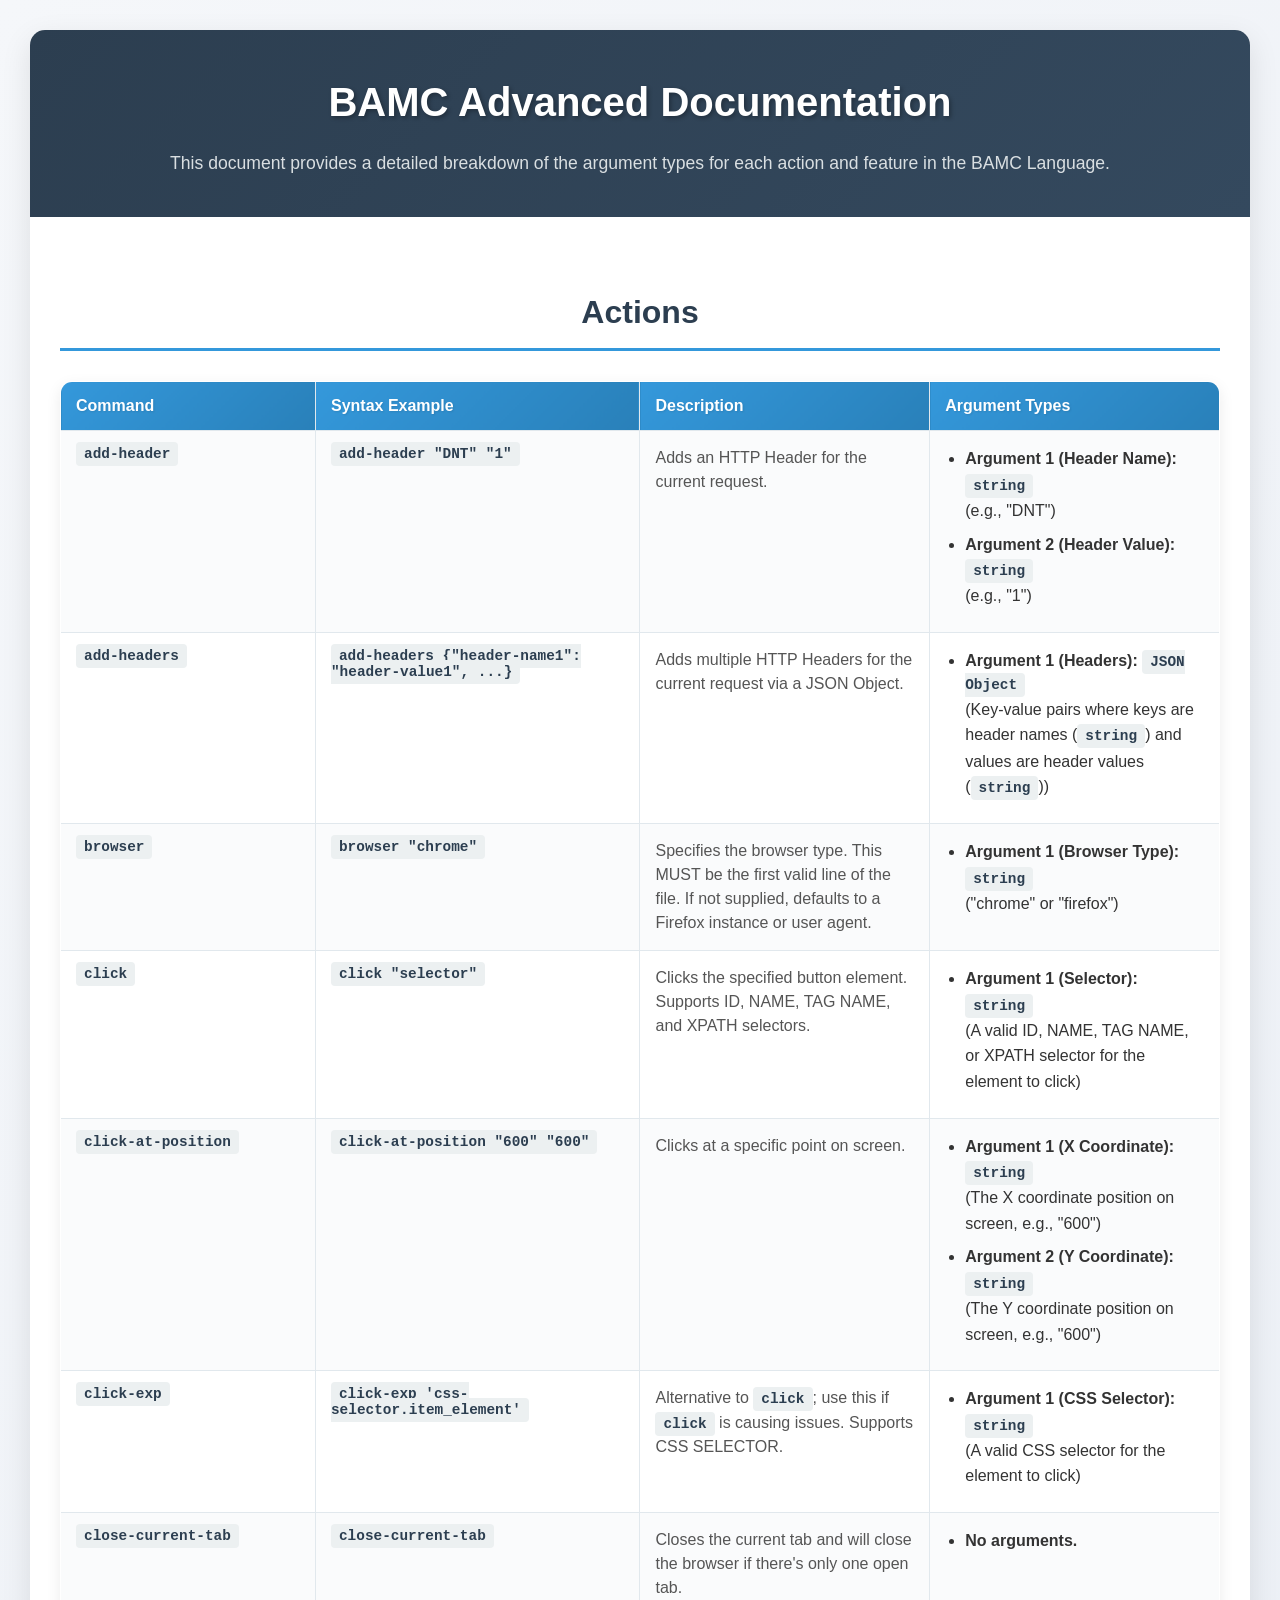
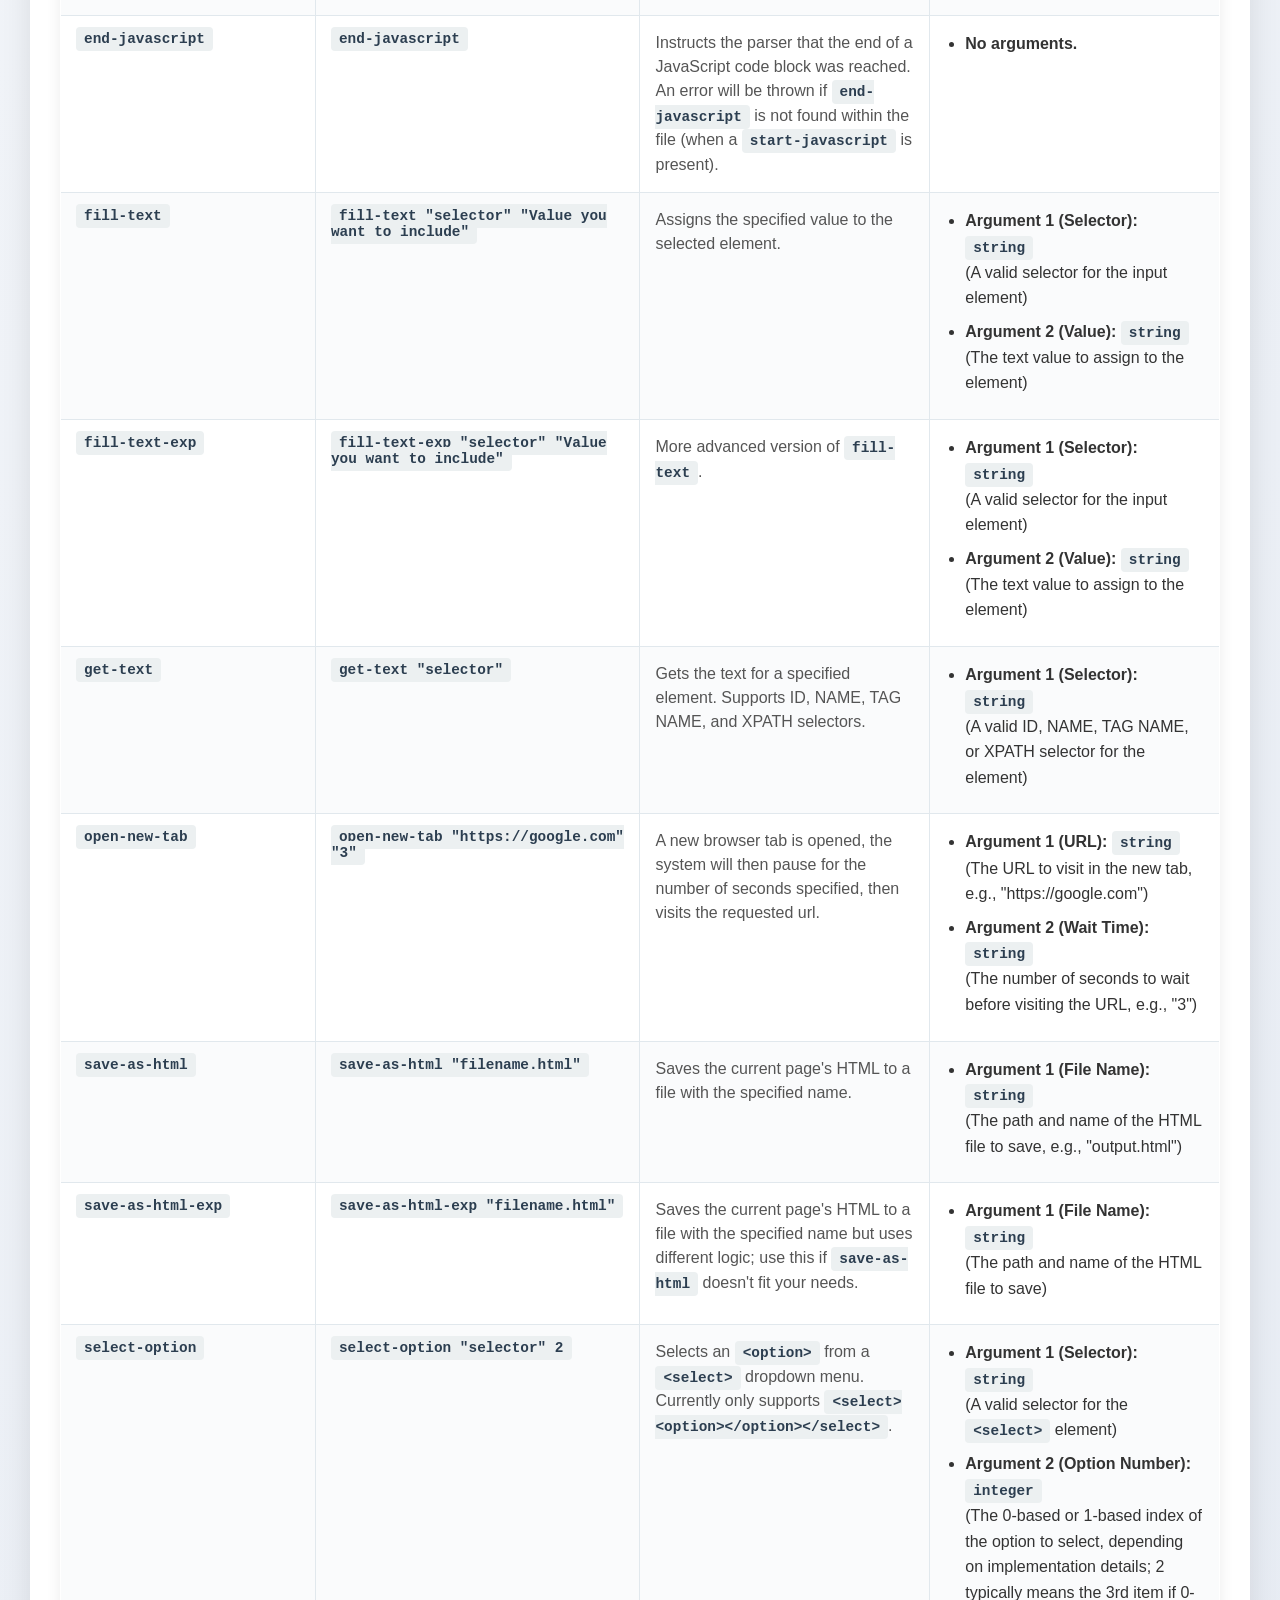
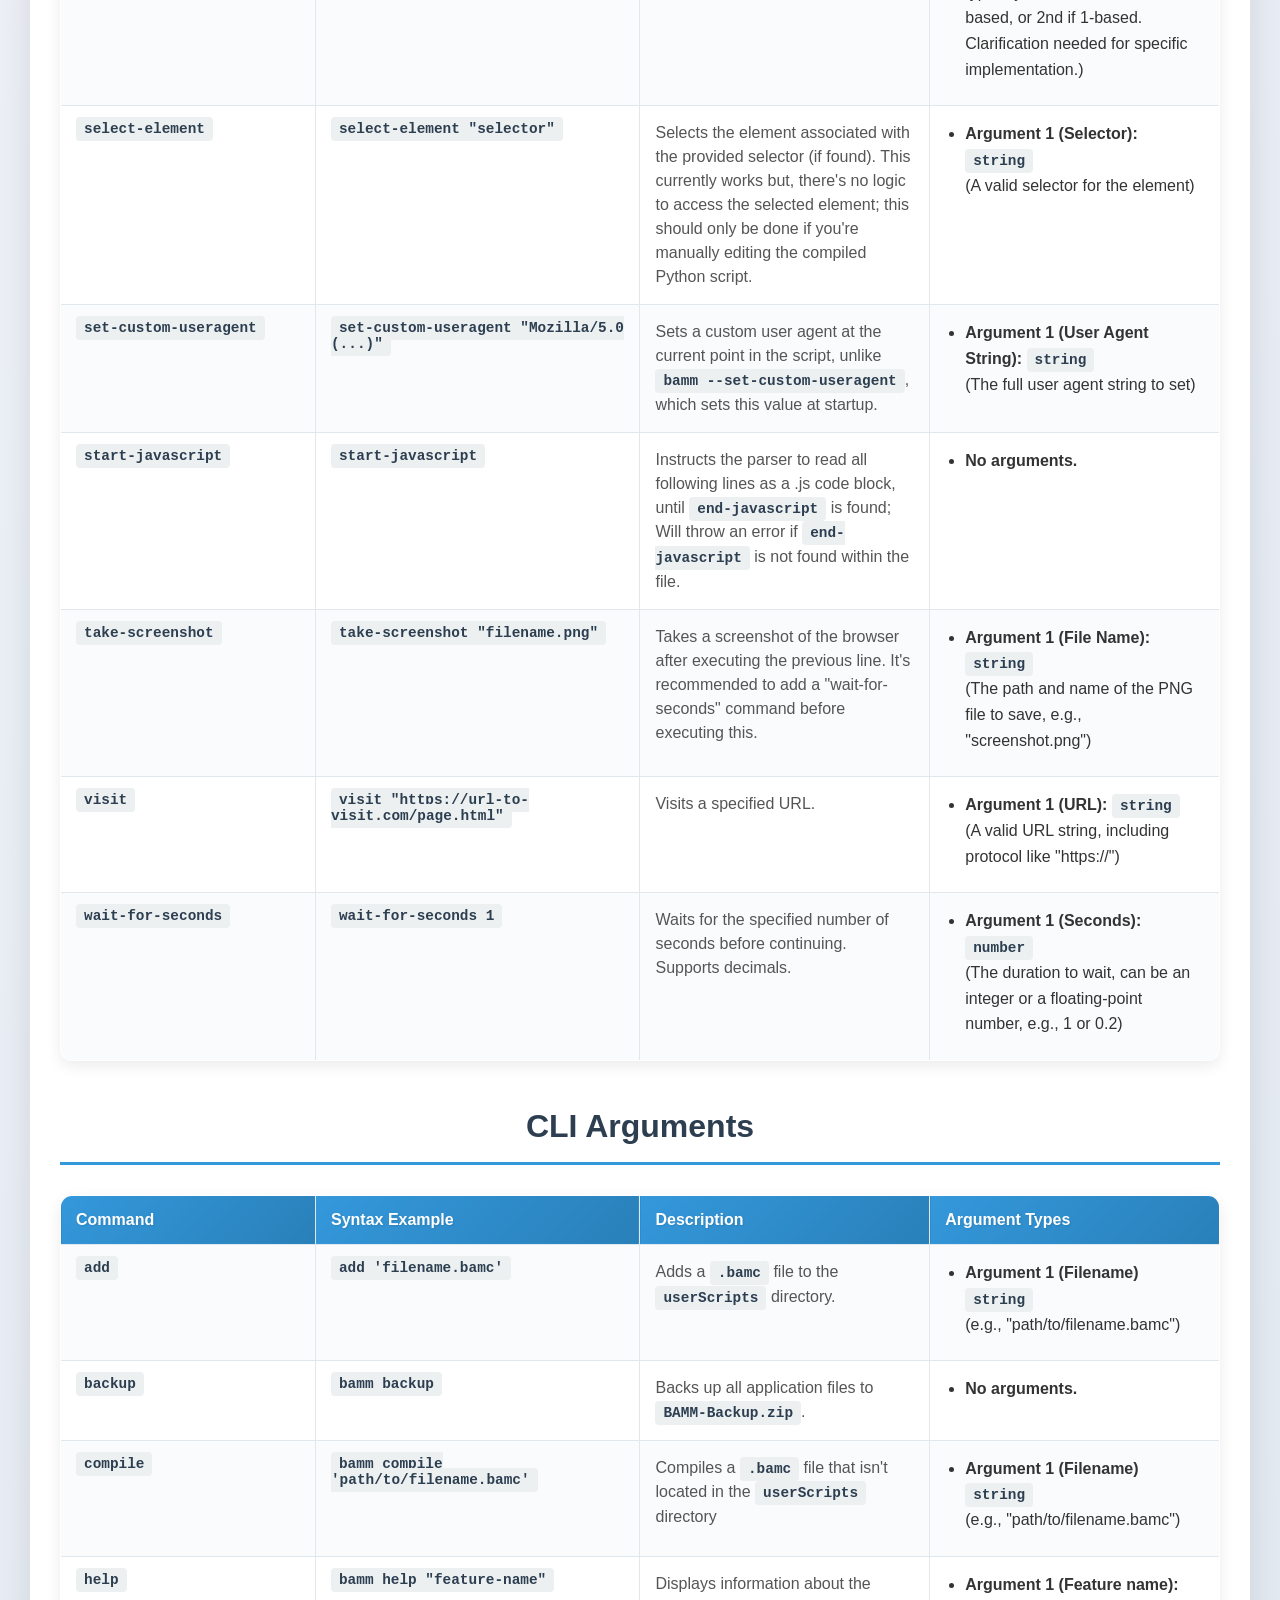
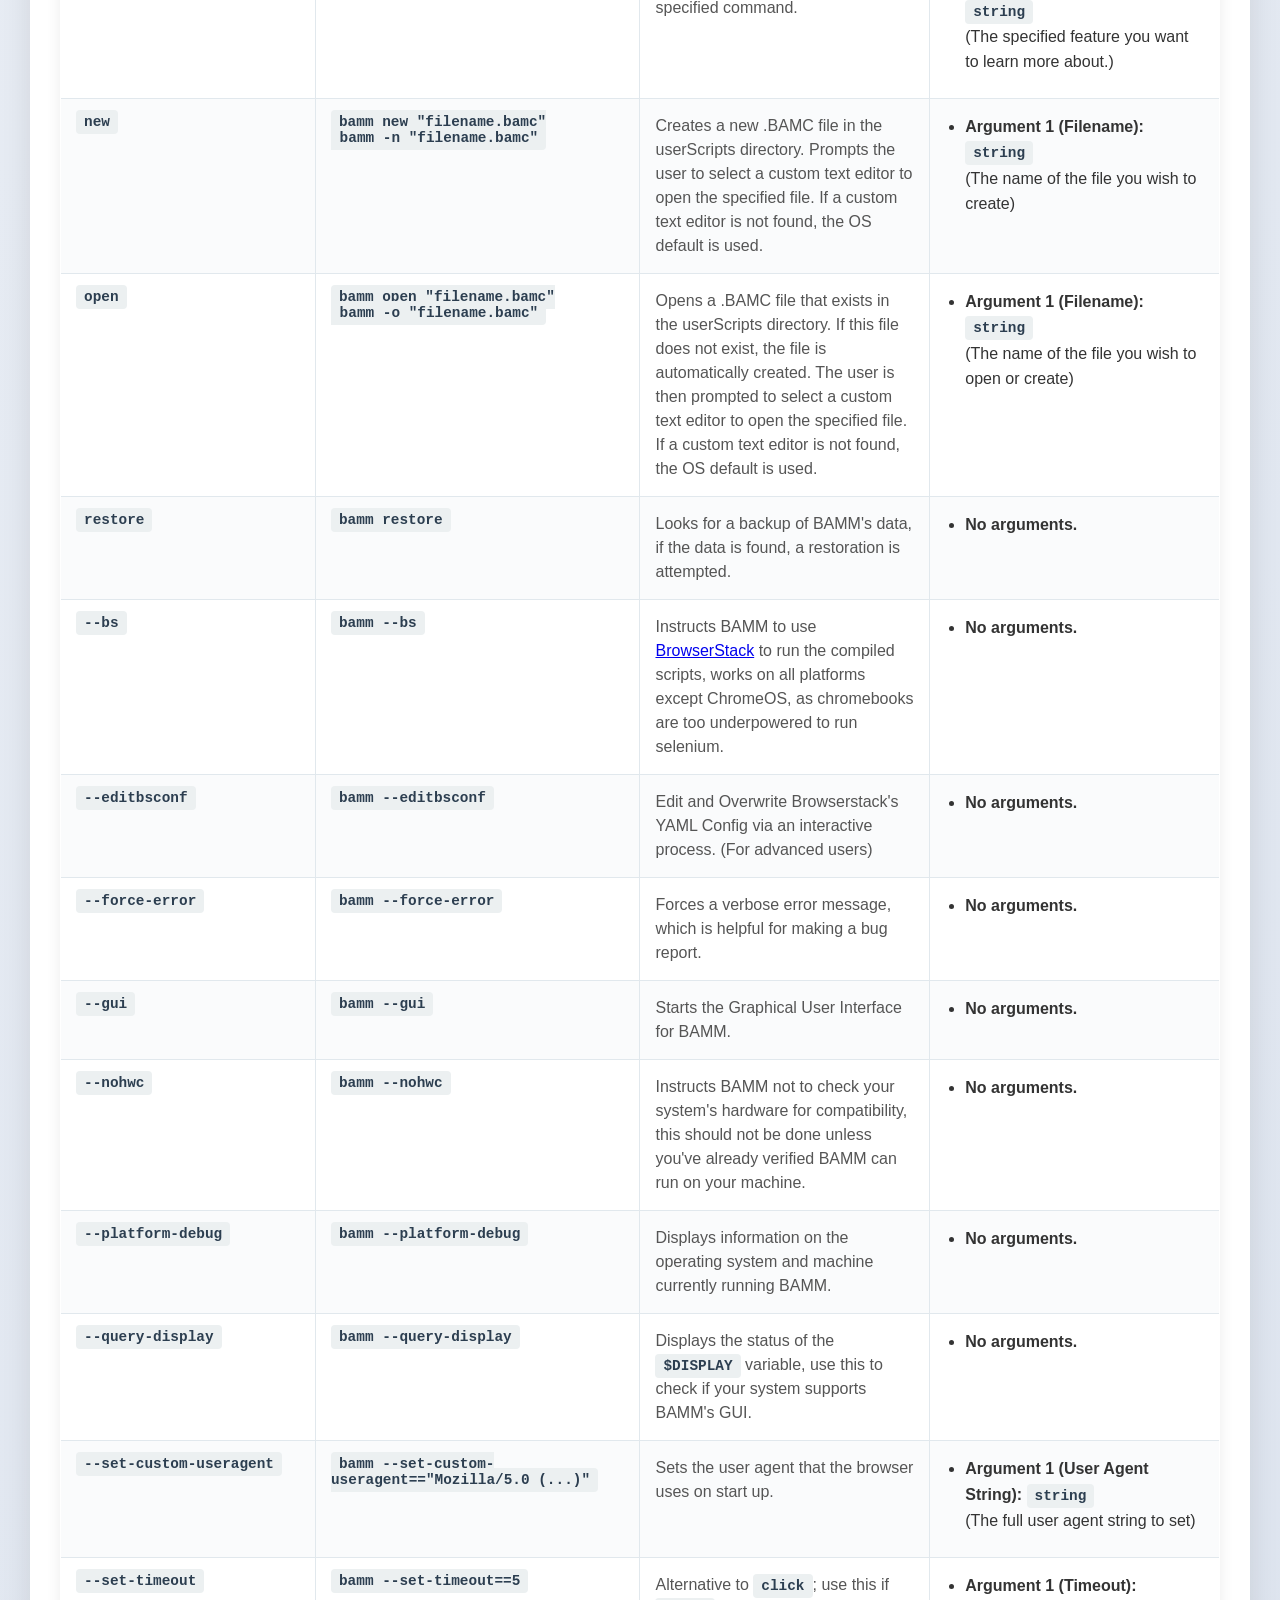
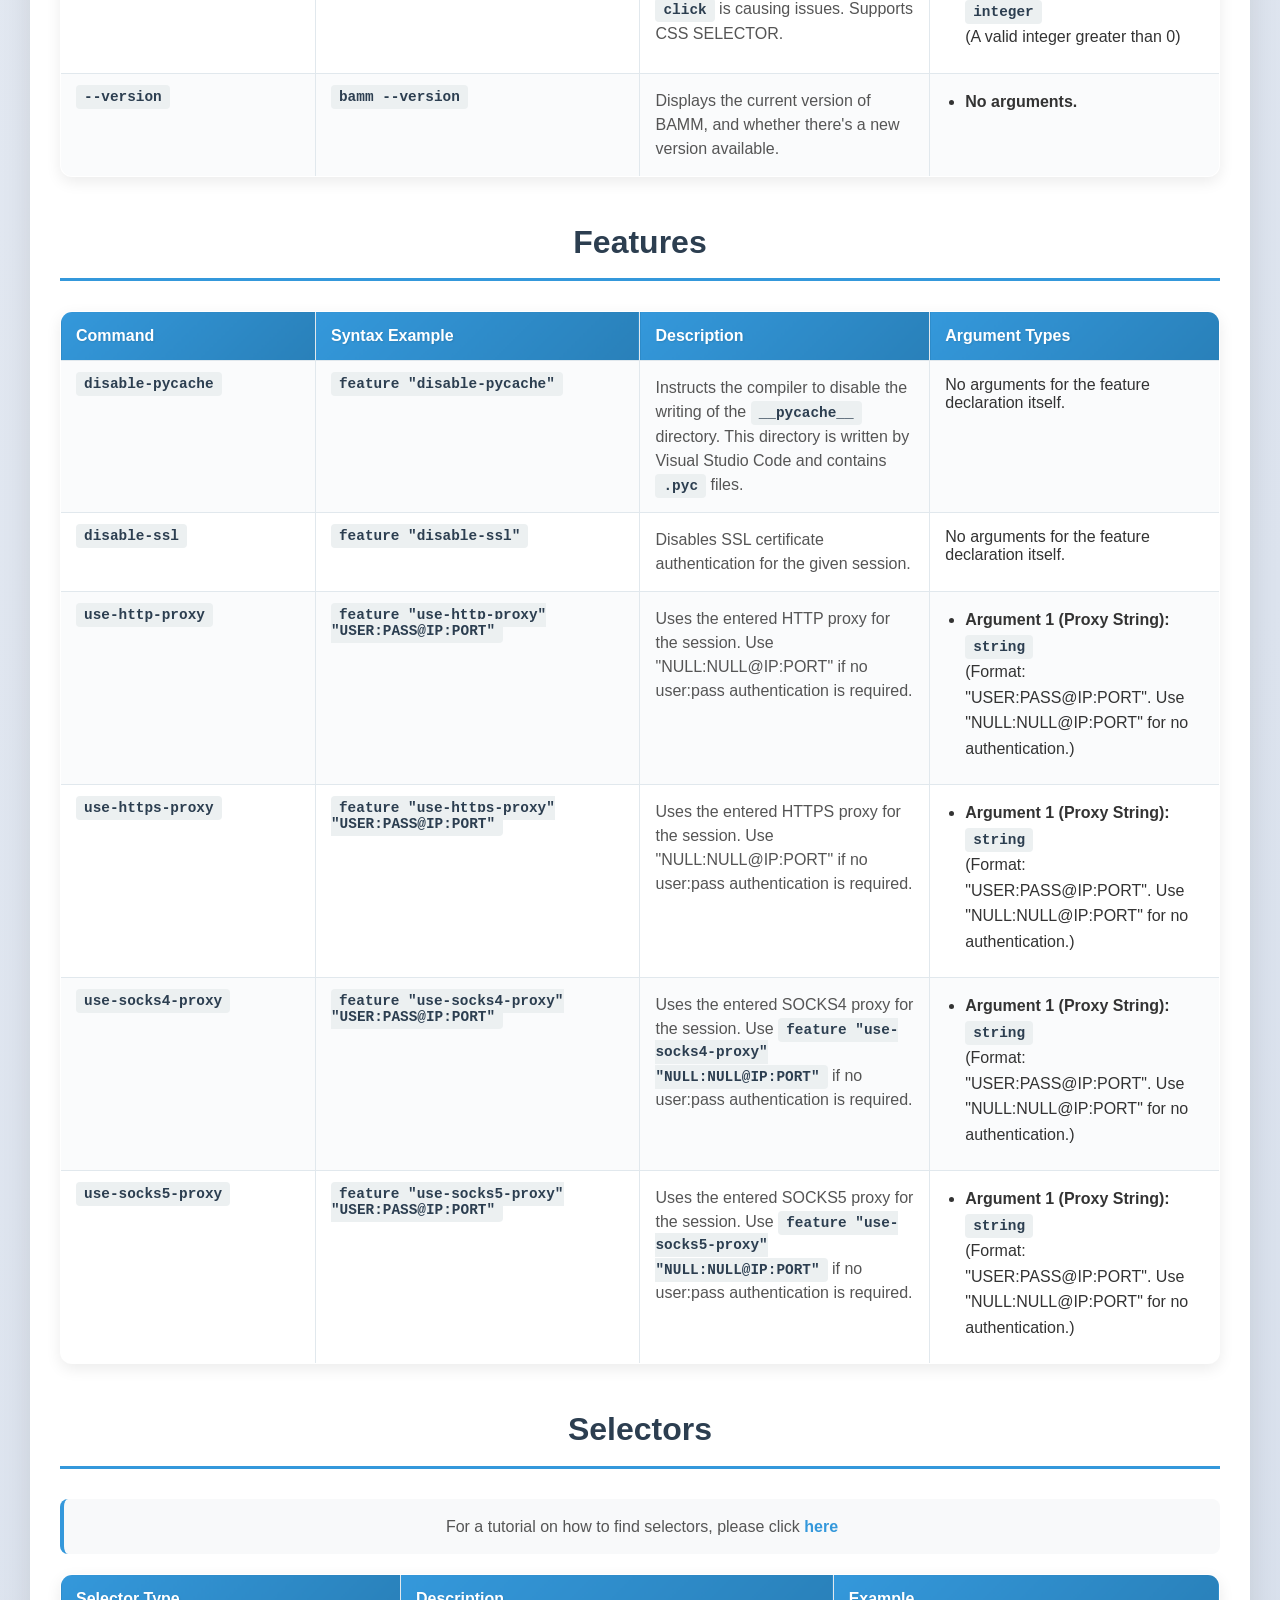
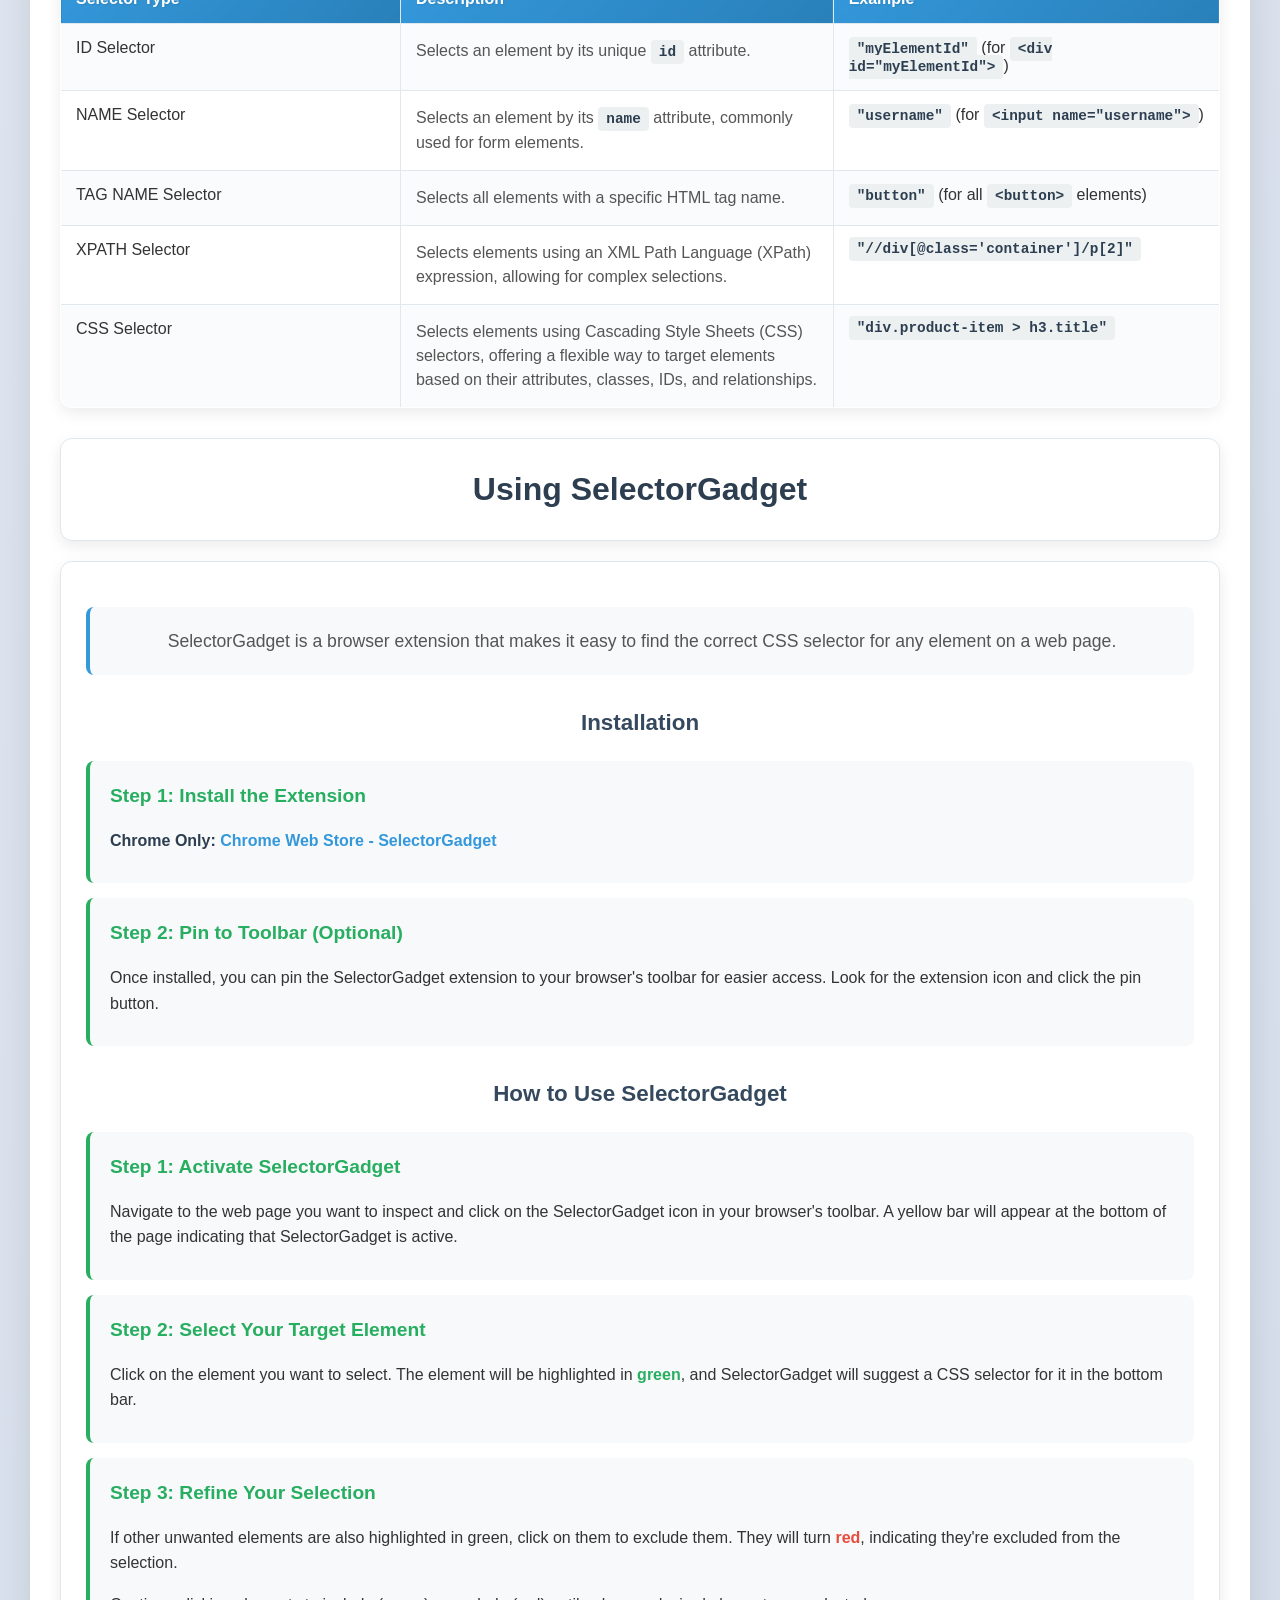
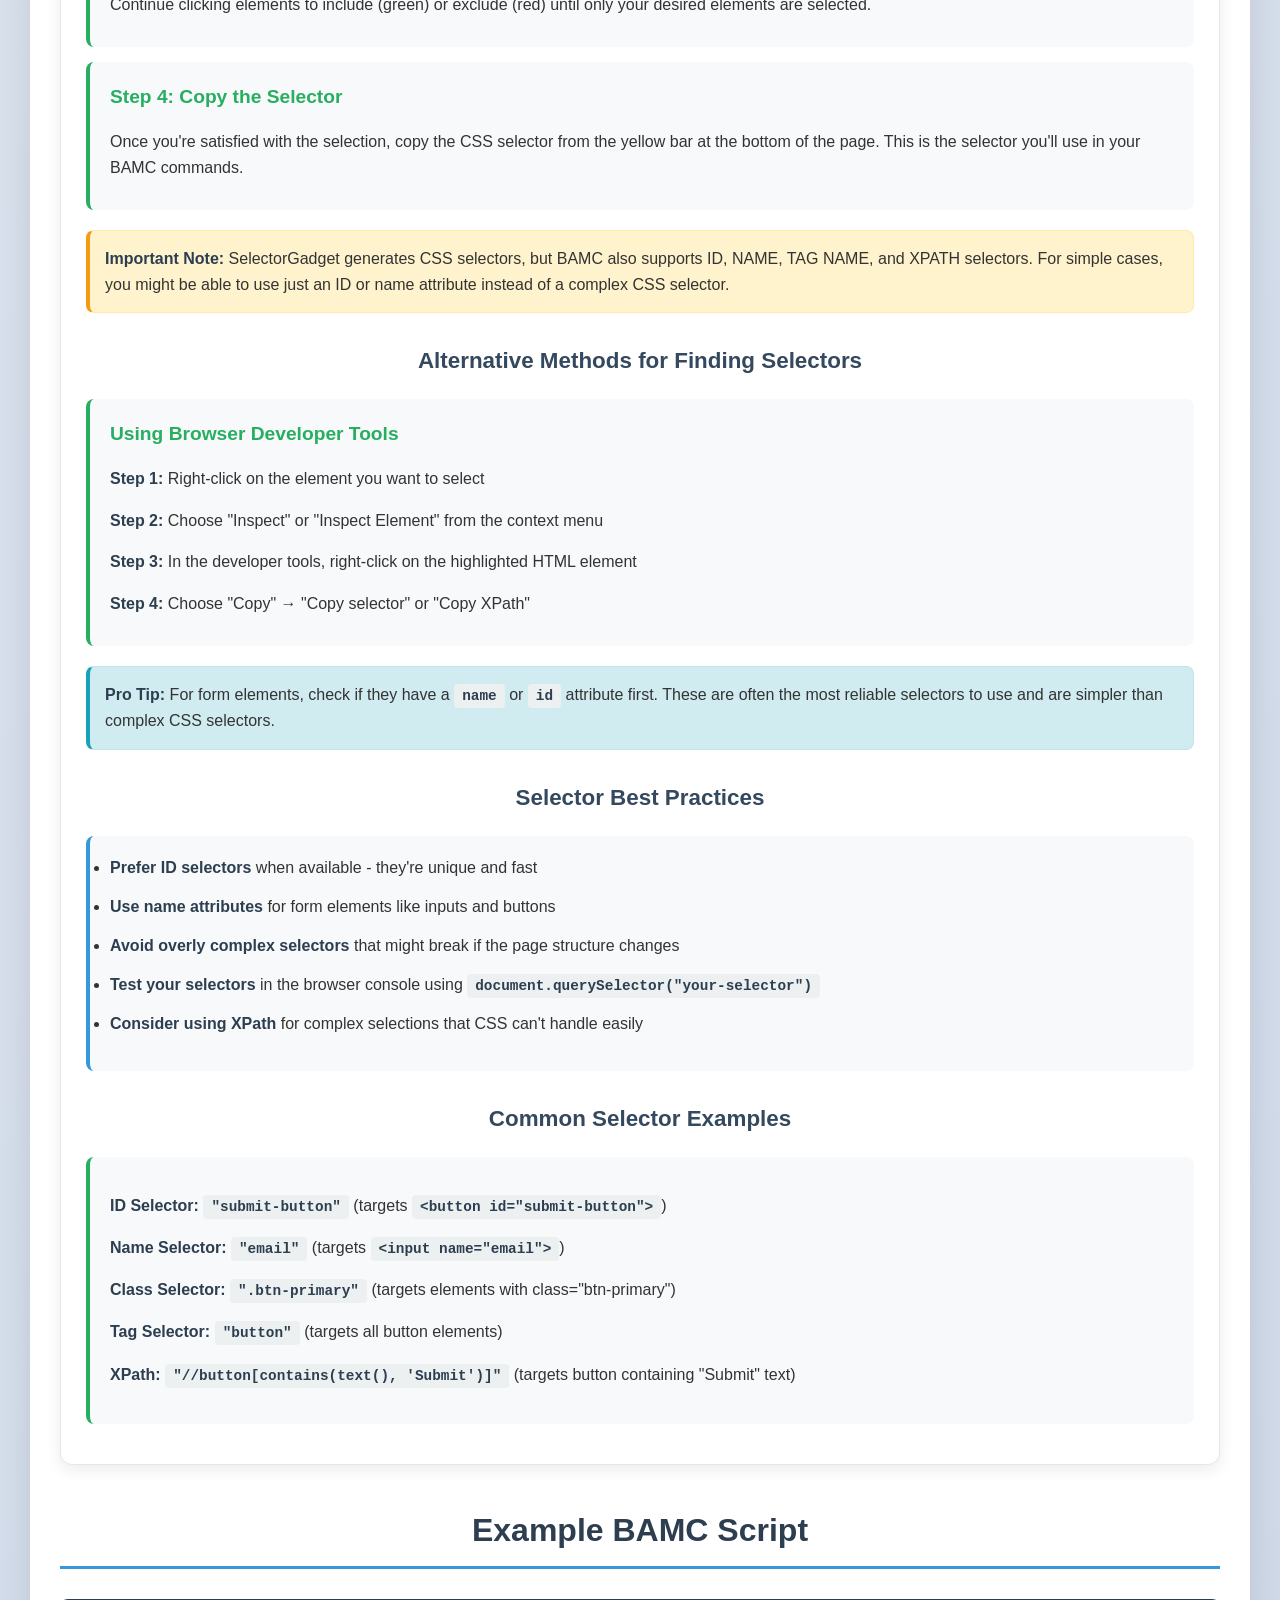
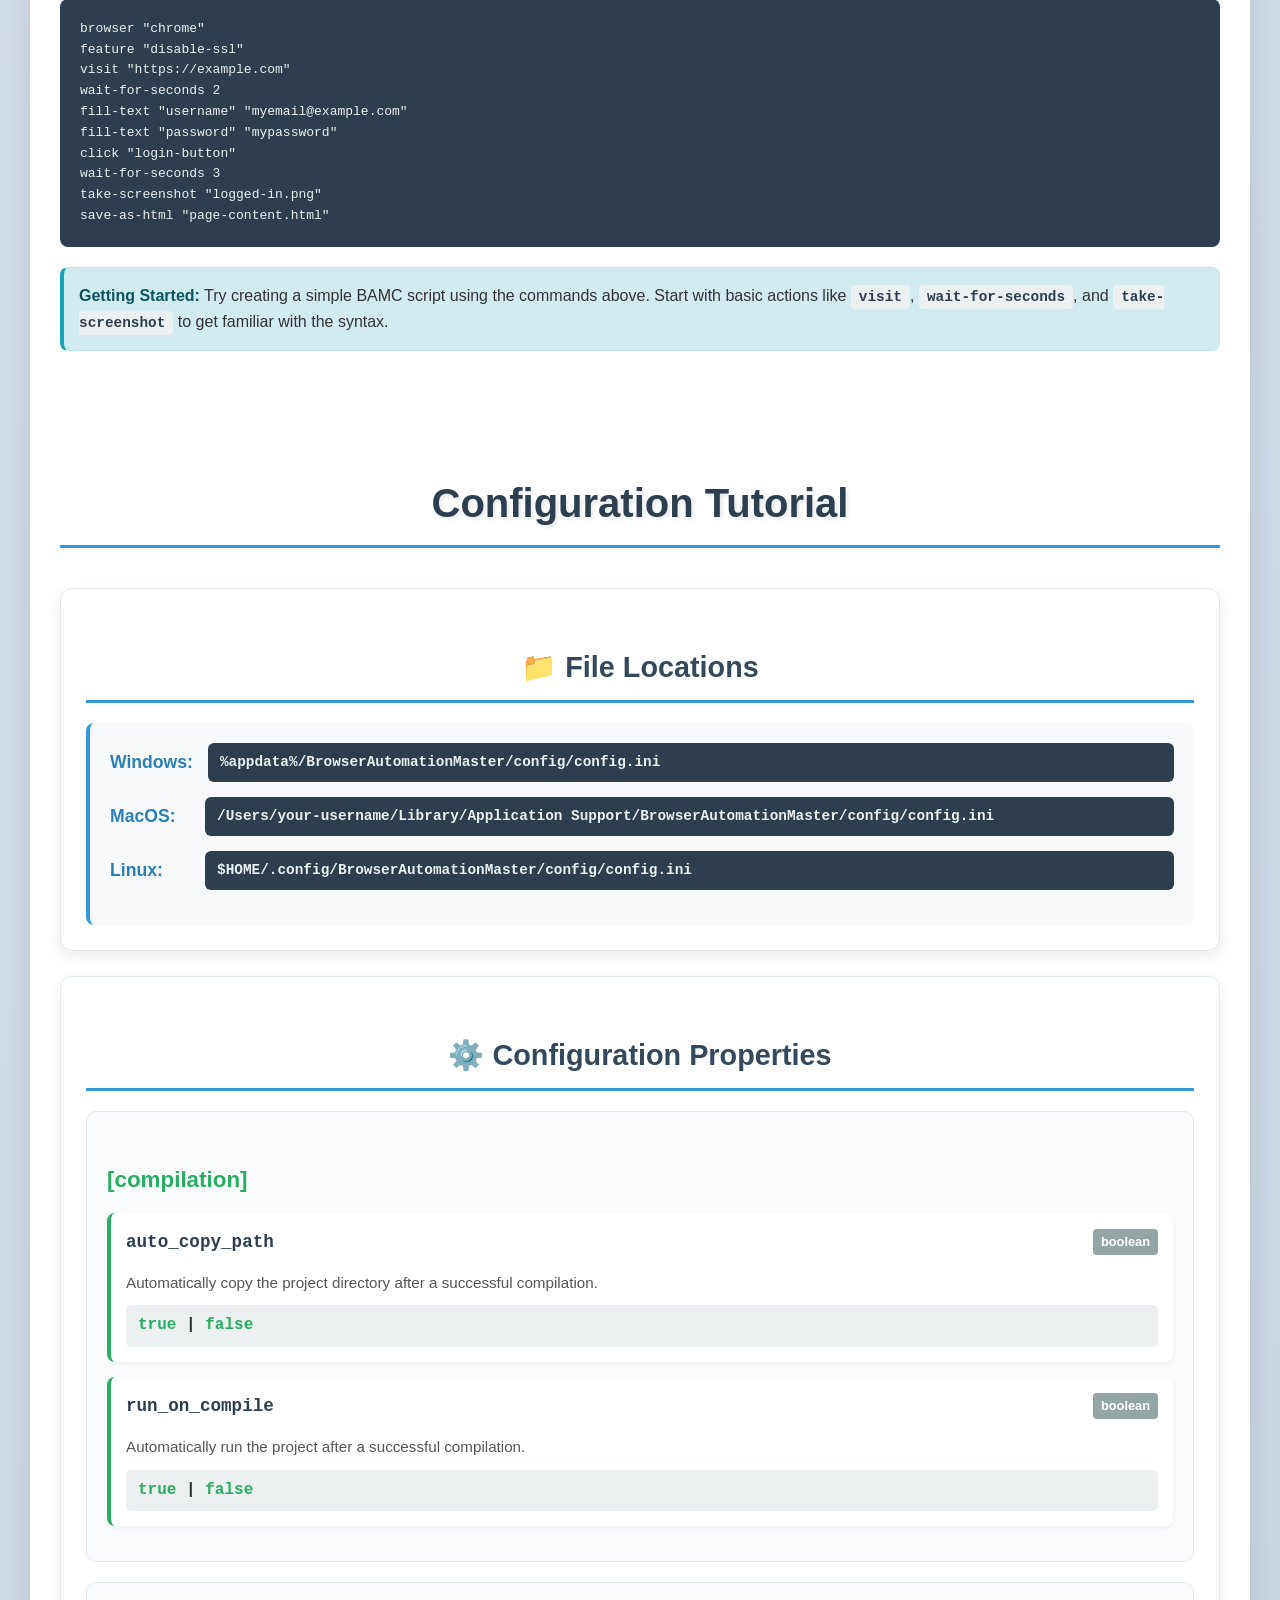
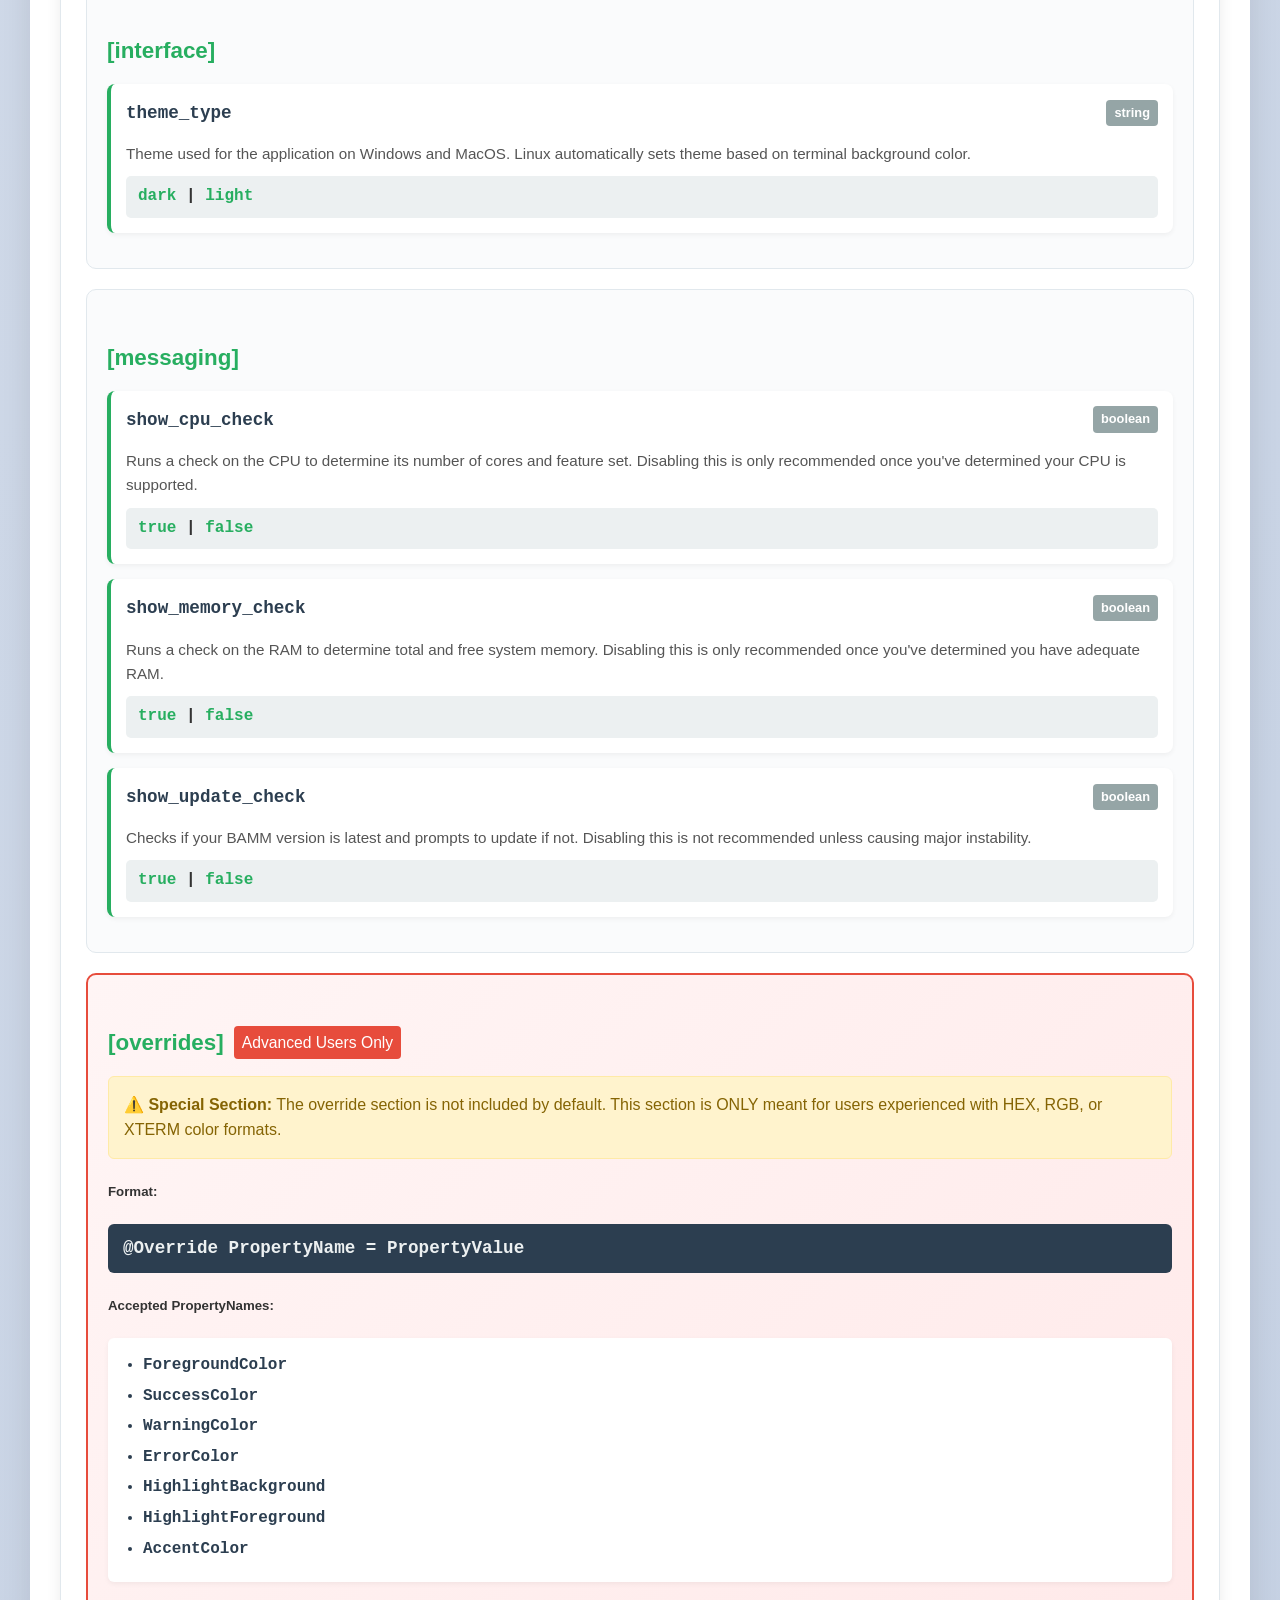
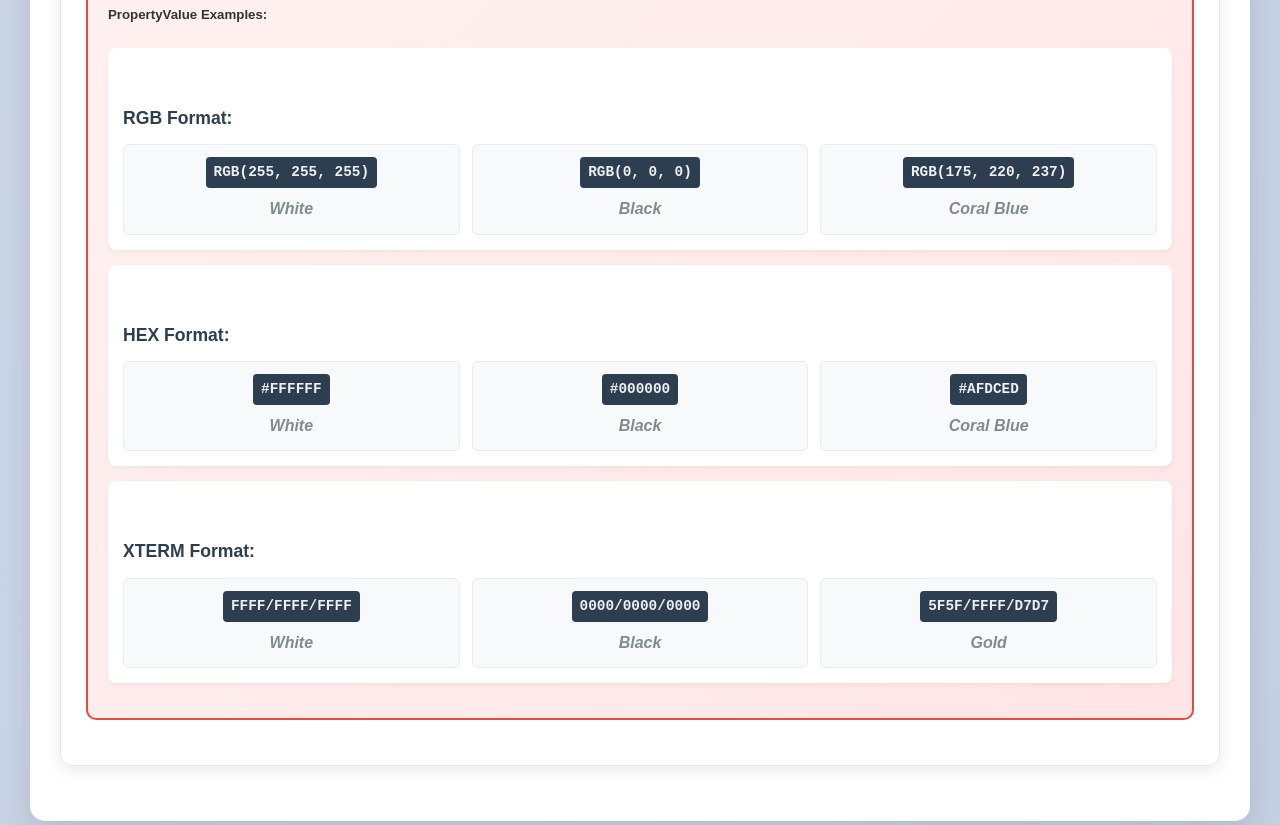
==== commit c0af7b19: "Added commands to reflect v1.0.0A6" ====
--- a/advanced_docs.html
+++ b/advanced_docs.html
@@ -15,7 +15,8 @@
       }
 
       .main-container {
-        max-width: 1200px;
+        /* max-width: 1200px; */
+        max-width: 100%;
         margin: 0 auto;
         background: white;
         border-radius: 15px;
@@ -131,7 +132,7 @@
 
       .arg-list li {
         margin-bottom: 8px;
-        line-height: 1.4;
+        line-height: 1.6;
       }
 
       /* Desktop table view */
@@ -447,7 +448,7 @@
       <div class="content-wrapper">
         <h2>Actions</h2>
 
-        <!-- Mobile Layout -->
+        <!-- Mobile Layout for Actions -->
         <div class="mobile-layout">
           <div class="command-item">
             <div class="command-header">
@@ -910,7 +911,7 @@
           </div>
         </div>
 
-        <!-- Desktop Layout -->
+        <!-- Desktop Layout for Actions -->
         <div class="desktop-layout">
           <table>
             <thead>
@@ -1042,7 +1043,11 @@
                   Closes the current tab and will close the browser if there's
                   only one open tab.
                 </td>
-                <td>No arguments.</td>
+                <td>
+                  <ul class="arg-list">
+                    <li><strong>No arguments.</strong><br /></li>
+                  </ul>
+                </td>
               </tr>
               <tr>
                 <td><code>end-javascript</code></td>
@@ -1053,7 +1058,11 @@
                   <code>end-javascript</code> is not found within the file (when
                   a <code>start-javascript</code> is present).
                 </td>
-                <td>No arguments.</td>
+                <td>
+                  <ul class="arg-list">
+                    <li><strong>No arguments.</strong><br /></li>
+                  </ul>
+                </td>
               </tr>
               <tr>
                 <td><code>fill-text</code></td>
@@ -1248,7 +1257,11 @@
                   an error if <code>end-javascript</code> is not found within
                   the file.
                 </td>
-                <td>No arguments.</td>
+                <td>
+                  <ul class="arg-list">
+                    <li><strong>No arguments.</strong><br /></li>
+                  </ul>
+                </td>
               </tr>
               <tr>
                 <td><code>take-screenshot</code></td>
@@ -1305,6 +1318,7 @@
 
         <h2>CLI Arguments</h2>
 
+        <!-- Mobile Layout for Arguments -->
         <div class="mobile-layout">
           <div class="command-item">
             <div class="command-header">
@@ -1381,6 +1395,54 @@
 
           <div class="command-item">
             <div class="command-header">
+              <div class="command-name">new</div>
+              <div class="command-syntax">bamm new "filename.bamc"</div>
+              <div class="command-syntax">bamm -n "filename.bamc"</div>
+            </div>
+            <div class="command-description">
+              Creates a new .BAMC file in the userScripts directory. Prompts the
+              user to select a custom text editor to open the specified file. If
+              a custom text editor is not found, the OS default is used.
+            </div>
+            <div class="command-args">
+              <div class="args-title">Arguments:</div>
+              <ul class="arg-list">
+                <li>
+                  <strong>Argument 1 (Filename):</strong>
+                  <code>string</code><br />(The name of the file you wish to
+                  create)
+                </li>
+              </ul>
+            </div>
+          </div>
+
+          <div class="command-item">
+            <div class="command-header">
+              <div class="command-name">open</div>
+              <div class="command-syntax">bamm open "filename.bamc"</div>
+              <div class="command-syntax">bamm -o "filename.bamc"</div>
+            </div>
+            <div class="command-description">
+              Opens a .BAMC file that exists in the userScripts directory. If
+              this file does not exist, the file is automatically created. The
+              user is then prompted to select a custom text editor to open the
+              specified file. If a custom text editor is not found, the OS
+              default is used.
+            </div>
+            <div class="command-args">
+              <div class="args-title">Arguments:</div>
+              <ul class="arg-list">
+                <li>
+                  <strong>Argument 1 (Filename):</strong>
+                  <code>string</code><br />(The name of the file you wish to
+                  open or create)
+                </li>
+              </ul>
+            </div>
+          </div>
+
+          <div class="command-item">
+            <div class="command-header">
               <div class="command-name">restore</div>
               <div class="command-syntax">bamm restore</div>
             </div>
@@ -1396,14 +1458,29 @@
 
           <div class="command-item">
             <div class="command-header">
+              <div class="command-name">restore</div>
+              <div class="command-syntax">bamm restore</div>
+            </div>
+            <div class="command-description">
+              Looks for a backup of BAMM's data, if the data is found, a
+              restoration is attempted.
+            </div>
+            <div class="command-args">
+              <div class="args-title">Arguments:</div>
+              No arguments.
+            </div>
+          </div>
+
+          <div class="command-item">
+            <div class="command-header">
               <div class="command-name">--bs</div>
               <div class="command-syntax">bamm --bs</div>
             </div>
             <div class="command-description">
               Instructs BAMM to use
               <a href="https://browserstack.com">BrowserStack</a> to run the
-              compiled scripts, works on all platforms except ChromeOS, as
-              chromebooks are too underpowered to run selenium.
+              compiled scripts, works on all platforms but is the default on
+              ChromeOS, as chromebooks are too underpowered to run selenium.
             </div>
             <div class="command-args">
               <div class="args-title">Arguments:</div>
@@ -1558,6 +1635,7 @@
           </div>
         </div>
 
+        <!-- Desktop Layout for Arguments -->
         <div class="desktop-layout">
           <table>
             <thead>
@@ -1593,7 +1671,11 @@
                   Backs up all application files to
                   <code>BAMM-Backup.zip</code>.
                 </td>
-                <td>No arguments.</td>
+                <td>
+                  <ul class="arg-list">
+                    <li><strong>No arguments.</strong><br /></li>
+                  </ul>
+                </td>
               </tr>
 
               <tr>
@@ -1631,13 +1713,68 @@
               </tr>
 
               <tr>
+                <td><code>new</code></td>
+                <td>
+                  <code
+                    >bamm new "filename.bamc"<br />&nbsp;bamm -n
+                    "filename.bamc"</code
+                  >
+                </td>
+                <td class="description">
+                  Creates a new .BAMC file in the userScripts directory. Prompts
+                  the user to select a custom text editor to open the specified
+                  file. If a custom text editor is not found, the OS default is
+                  used.
+                </td>
+                <td>
+                  <ul class="arg-list">
+                    <li>
+                      <strong>Argument 1 (Filename):</strong>
+                      <code>string</code><br />(The name of the file you wish to
+                      create)
+                    </li>
+                  </ul>
+                </td>
+              </tr>
+
+              <tr>
+                <td><code>open</code></td>
+                <td>
+                  <code
+                    >bamm open "filename.bamc"<br />&nbsp;bamm -o
+                    "filename.bamc"</code
+                  >
+                </td>
+                <td class="description">
+                  Opens a .BAMC file that exists in the userScripts directory.
+                  If this file does not exist, the file is automatically
+                  created. The user is then prompted to select a custom text
+                  editor to open the specified file. If a custom text editor is
+                  not found, the OS default is used.
+                </td>
+                <td>
+                  <ul class="arg-list">
+                    <li>
+                      <strong>Argument 1 (Filename):</strong>
+                      <code>string</code><br />(The name of the file you wish to
+                      open or create)
+                    </li>
+                  </ul>
+                </td>
+              </tr>
+
+              <tr>
                 <td><code>restore</code></td>
                 <td><code>bamm restore</code></td>
                 <td class="description">
                   Looks for a backup of BAMM's data, if the data is found, a
                   restoration is attempted.
                 </td>
-                <td>No arguments.</td>
+                <td>
+                  <ul class="arg-list">
+                    <li><strong>No arguments.</strong><br /></li>
+                  </ul>
+                </td>
               </tr>
 
               <tr>
@@ -1649,7 +1786,11 @@
                   compiled scripts, works on all platforms except ChromeOS, as
                   chromebooks are too underpowered to run selenium.
                 </td>
-                <td>No arguments.</td>
+                <td>
+                  <ul class="arg-list">
+                    <li><strong>No arguments.</strong><br /></li>
+                  </ul>
+                </td>
               </tr>
 
               <tr>
@@ -1659,7 +1800,11 @@
                   Edit and Overwrite Browserstack's YAML Config via an
                   interactive process. (For advanced users)
                 </td>
-                <td>No arguments.</td>
+                <td>
+                  <ul class="arg-list">
+                    <li><strong>No arguments.</strong><br /></li>
+                  </ul>
+                </td>
               </tr>
 
               <tr>
@@ -1669,7 +1814,11 @@
                   Forces a verbose error message, which is helpful for making a
                   bug report.
                 </td>
-                <td>No arguments.</td>
+                <td>
+                  <ul class="arg-list">
+                    <li><strong>No arguments.</strong><br /></li>
+                  </ul>
+                </td>
               </tr>
 
               <tr>
@@ -1678,7 +1827,11 @@
                 <td class="description">
                   Starts the Graphical User Interface for BAMM.
                 </td>
-                <td>No arguments.</td>
+                <td>
+                  <ul class="arg-list">
+                    <li><strong>No arguments.</strong><br /></li>
+                  </ul>
+                </td>
               </tr>
 
               <tr>
@@ -1689,7 +1842,11 @@
                   compatibility, this should not be done unless you've already
                   verified BAMM can run on your machine.
                 </td>
-                <td>No arguments.</td>
+                <td>
+                  <ul class="arg-list">
+                    <li><strong>No arguments.</strong><br /></li>
+                  </ul>
+                </td>
               </tr>
 
               <tr>
@@ -1699,7 +1856,11 @@
                   Displays information on the operating system and machine
                   currently running BAMM.
                 </td>
-                <td>No arguments.</td>
+                <td>
+                  <ul class="arg-list">
+                    <li><strong>No arguments.</strong><br /></li>
+                  </ul>
+                </td>
               </tr>
 
               <tr>
@@ -1709,7 +1870,11 @@
                   Displays the status of the <code>$DISPLAY</code> variable, use
                   this to check if your system supports BAMM's GUI.
                 </td>
-                <td>No arguments.</td>
+                <td>
+                  <ul class="arg-list">
+                    <li><strong>No arguments.</strong><br /></li>
+                  </ul>
+                </td>
               </tr>
 
               <tr>
@@ -1755,7 +1920,11 @@
                   Displays the current version of BAMM, and whether there's a
                   new version available.
                 </td>
-                <td>No arguments.</td>
+                <td>
+                  <ul class="arg-list">
+                    <li><strong>No arguments.</strong><br /></li>
+                  </ul>
+                </td>
               </tr>
             </tbody>
           </table>
@@ -2148,6 +2317,7 @@
           </table>
         </div>
 
+        <!-- Selector Tutorial -->
         <h2 id="selector-tutorial">Using SelectorGadget</h2>
         <section id="selector-tutorial">
           <div class="tutorial-intro">
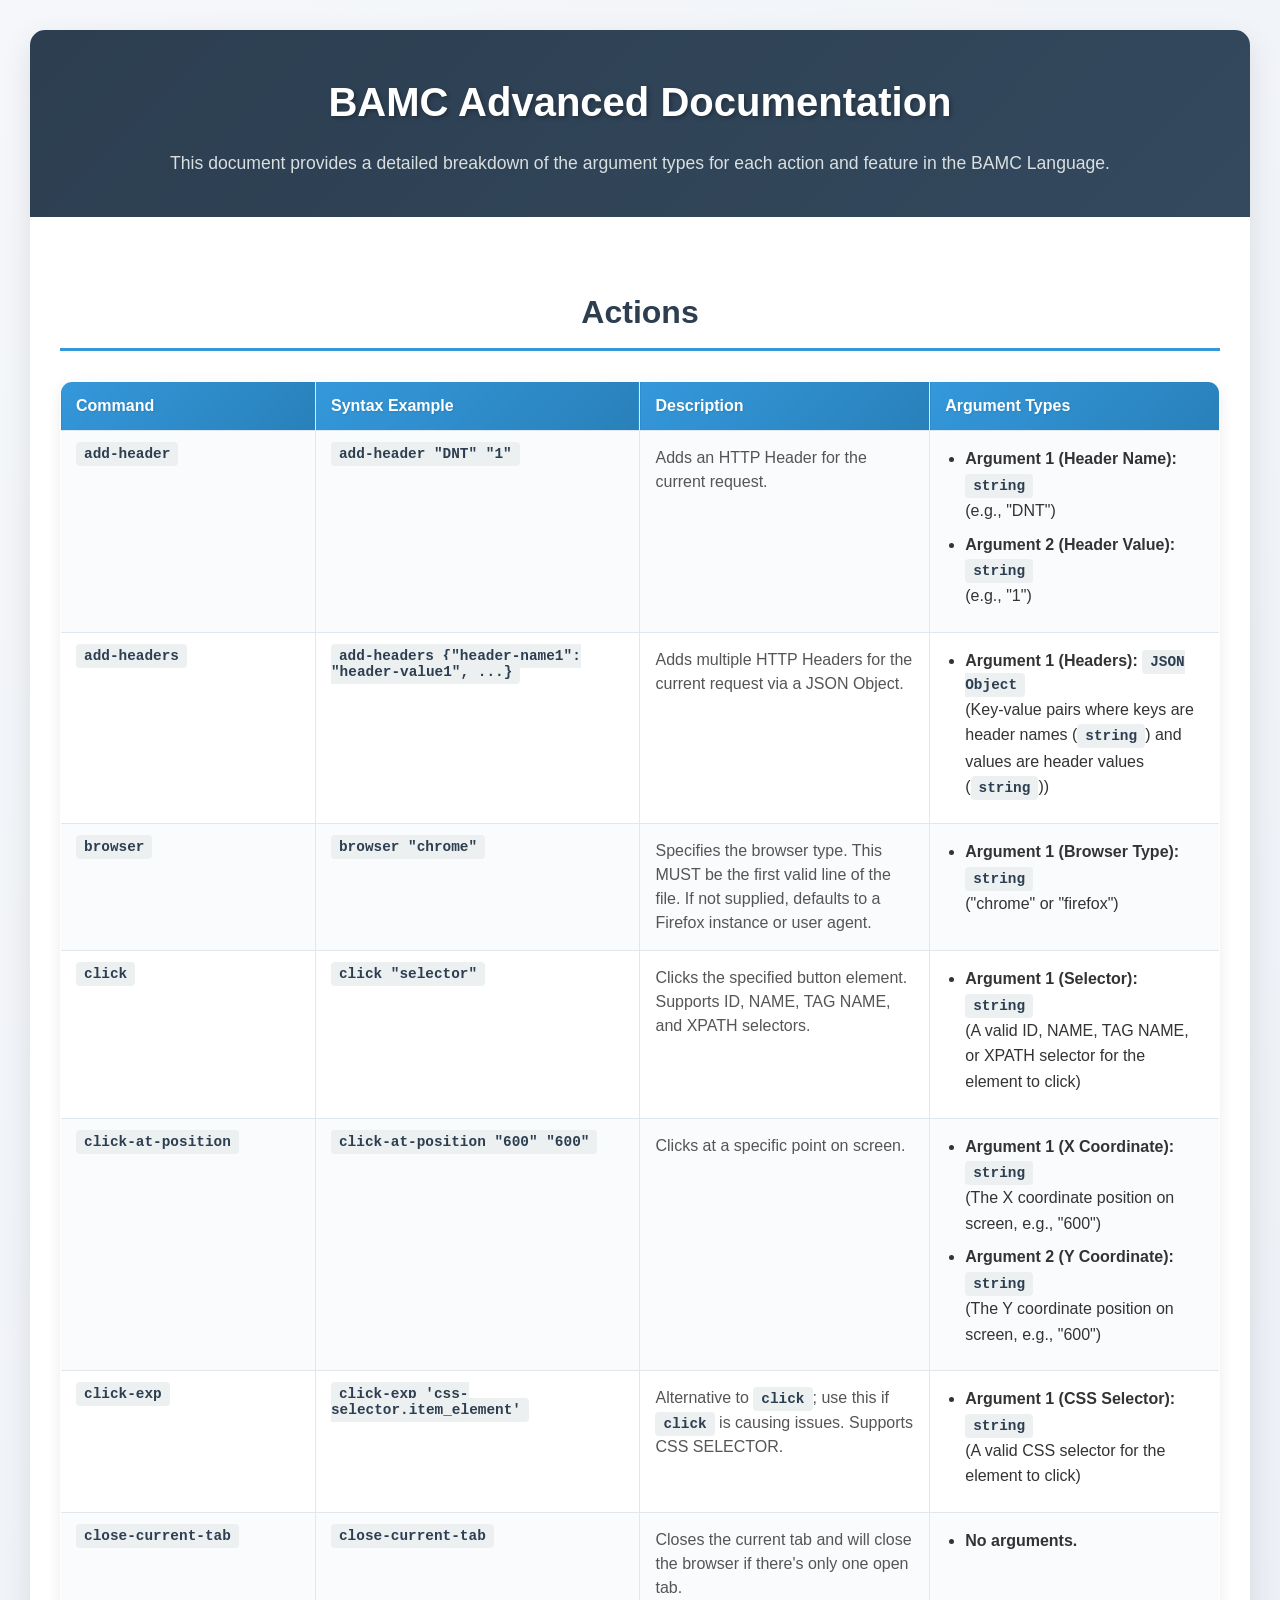
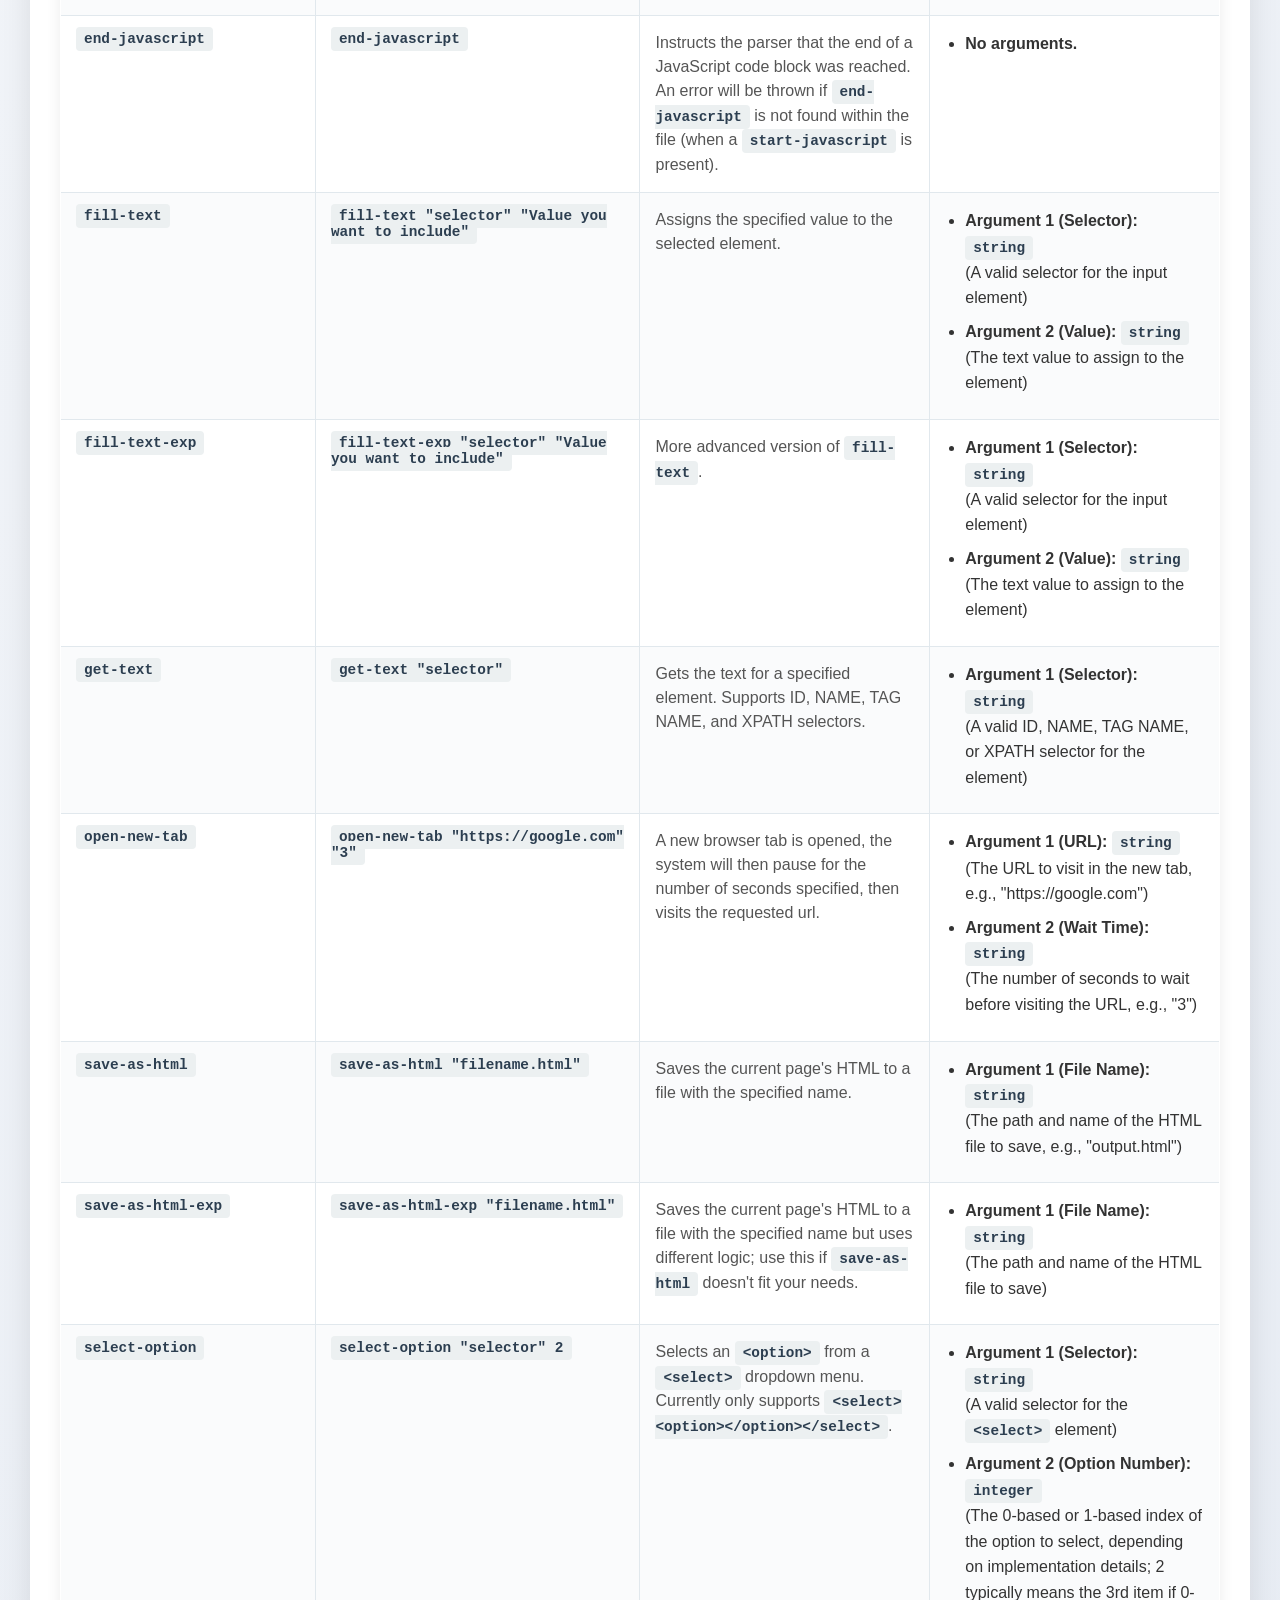
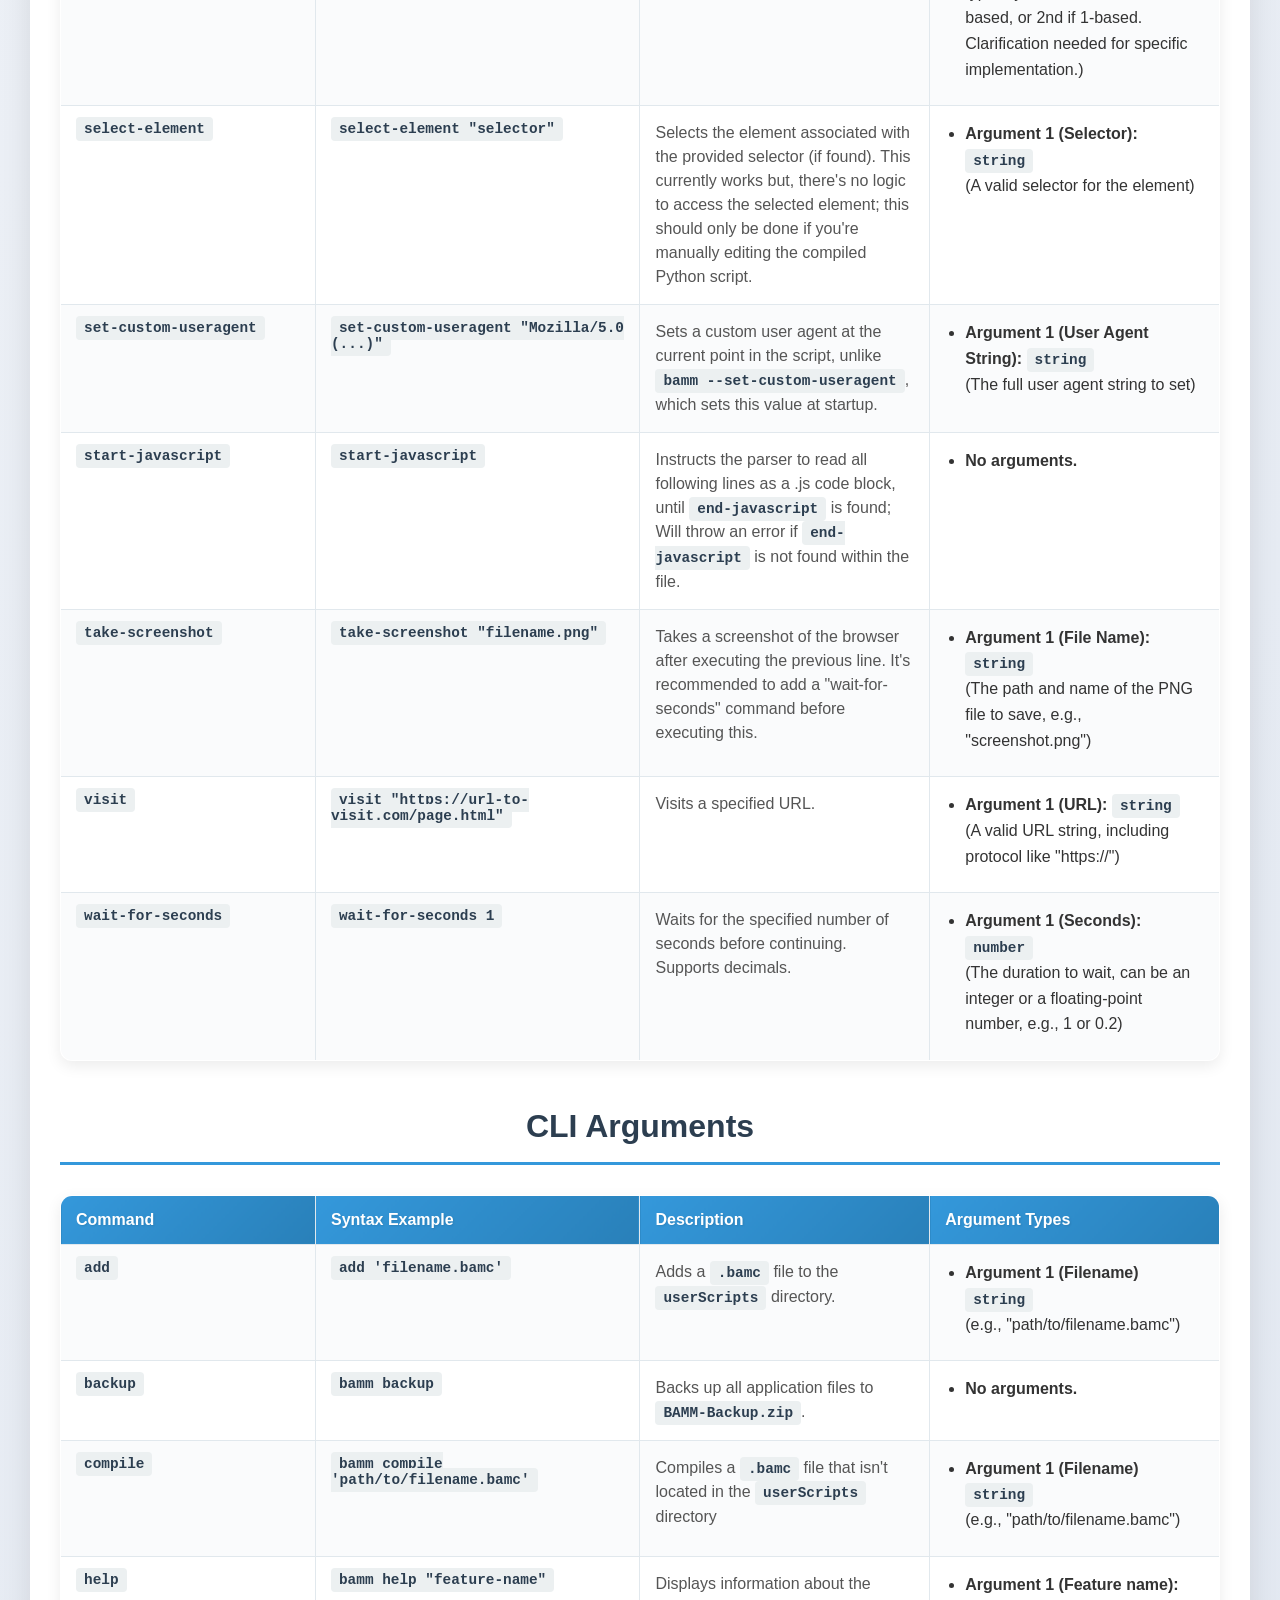
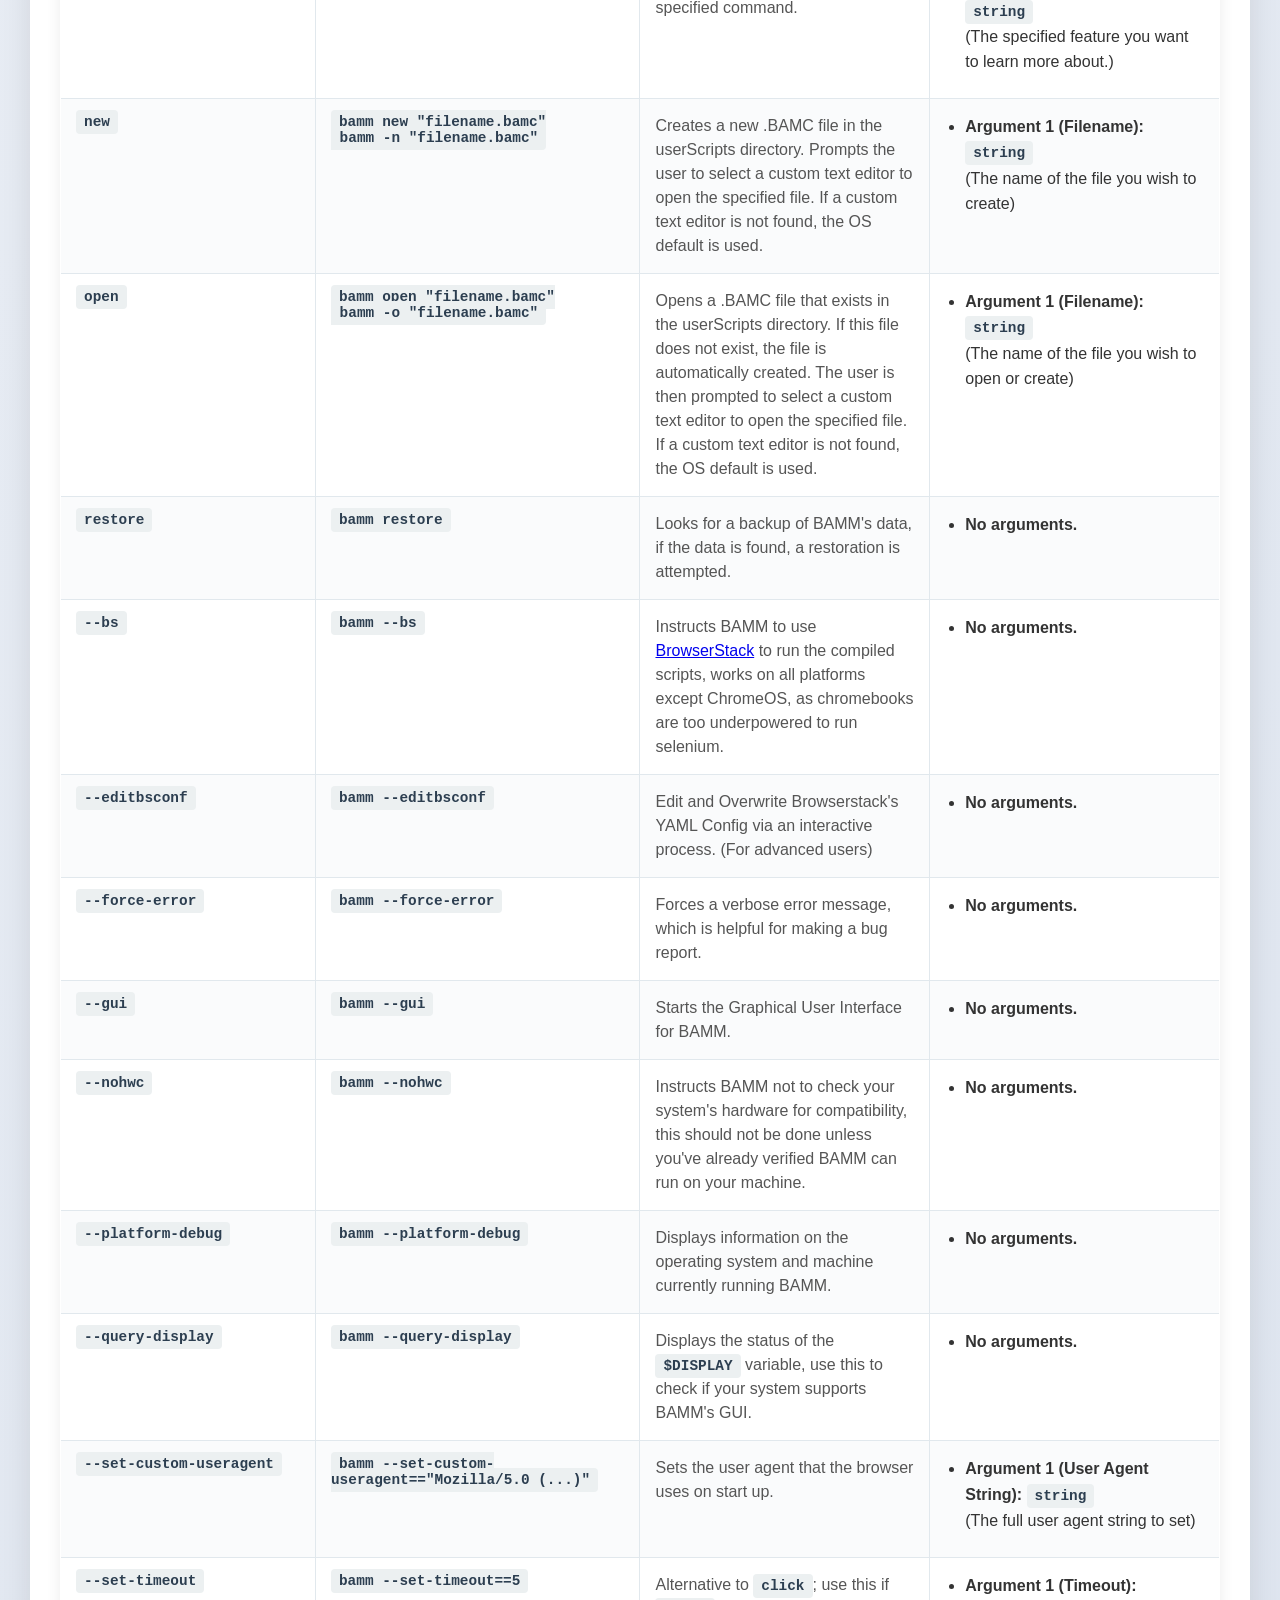
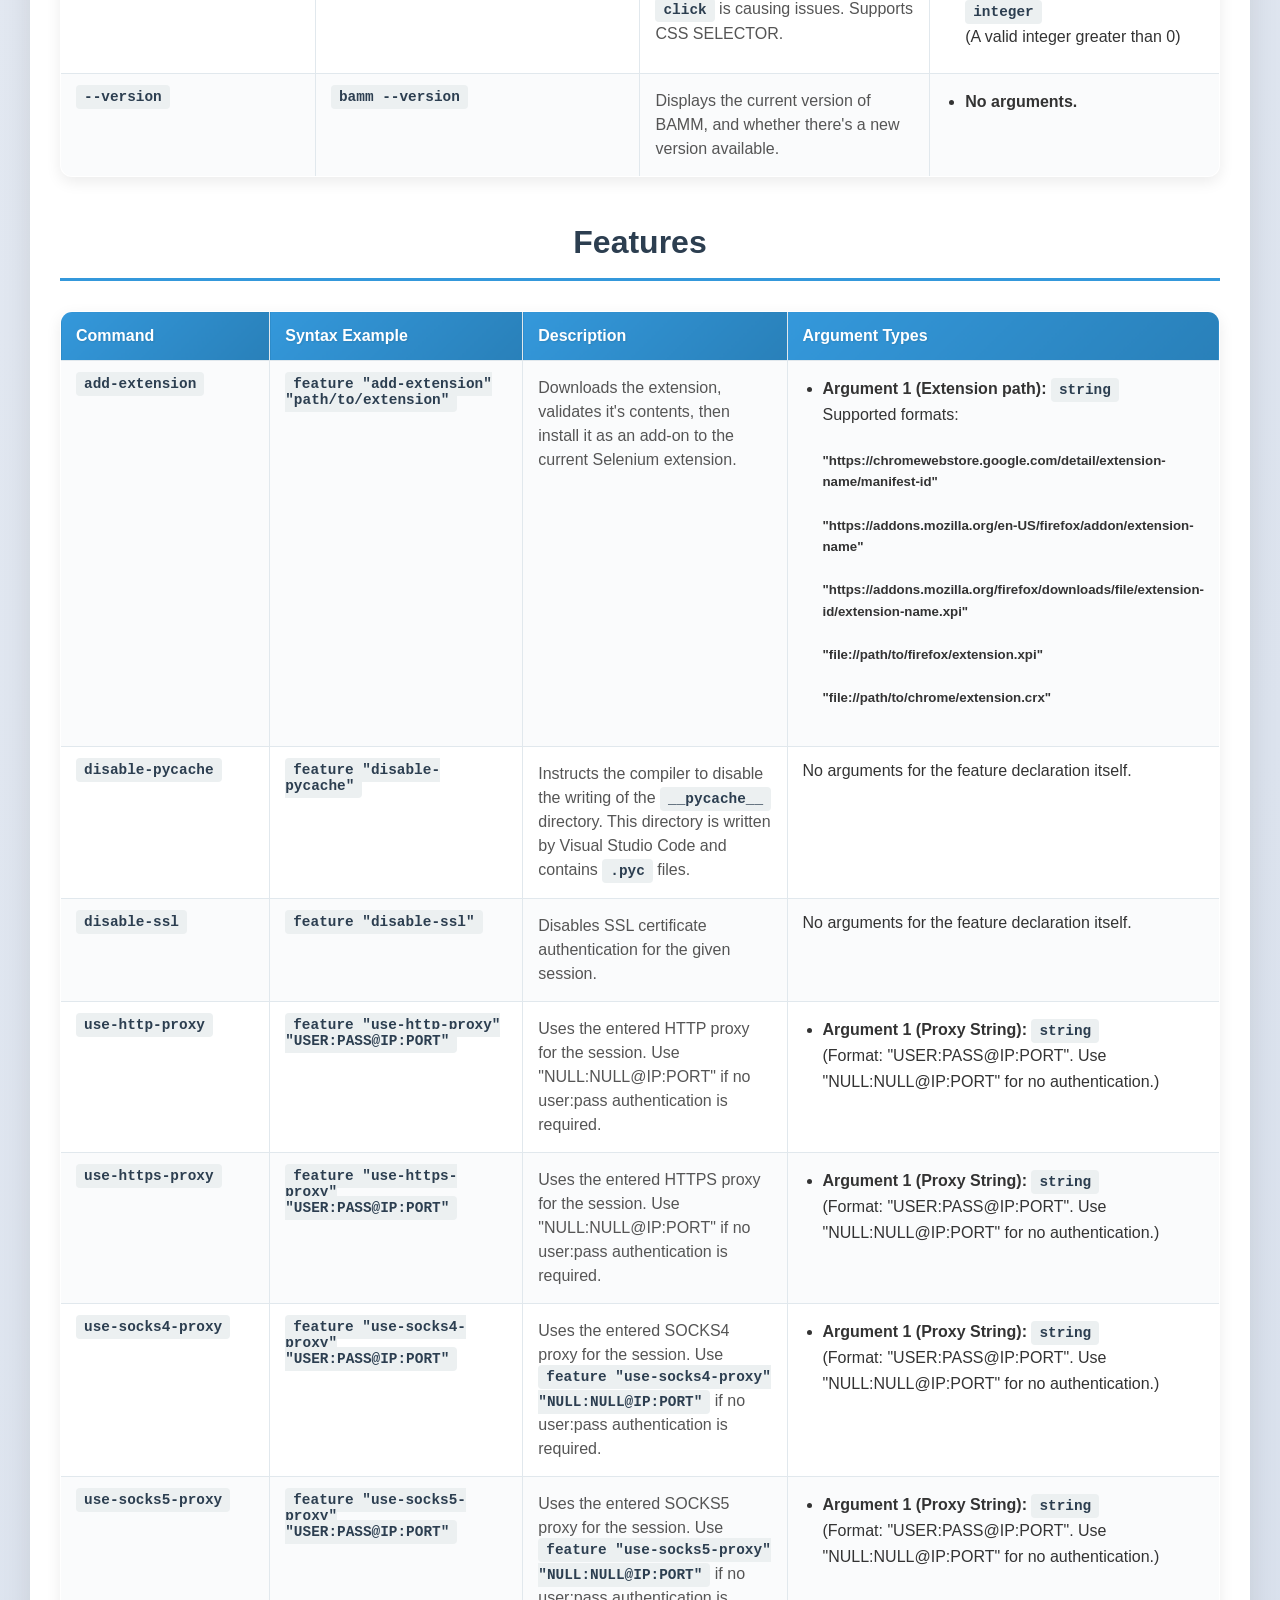
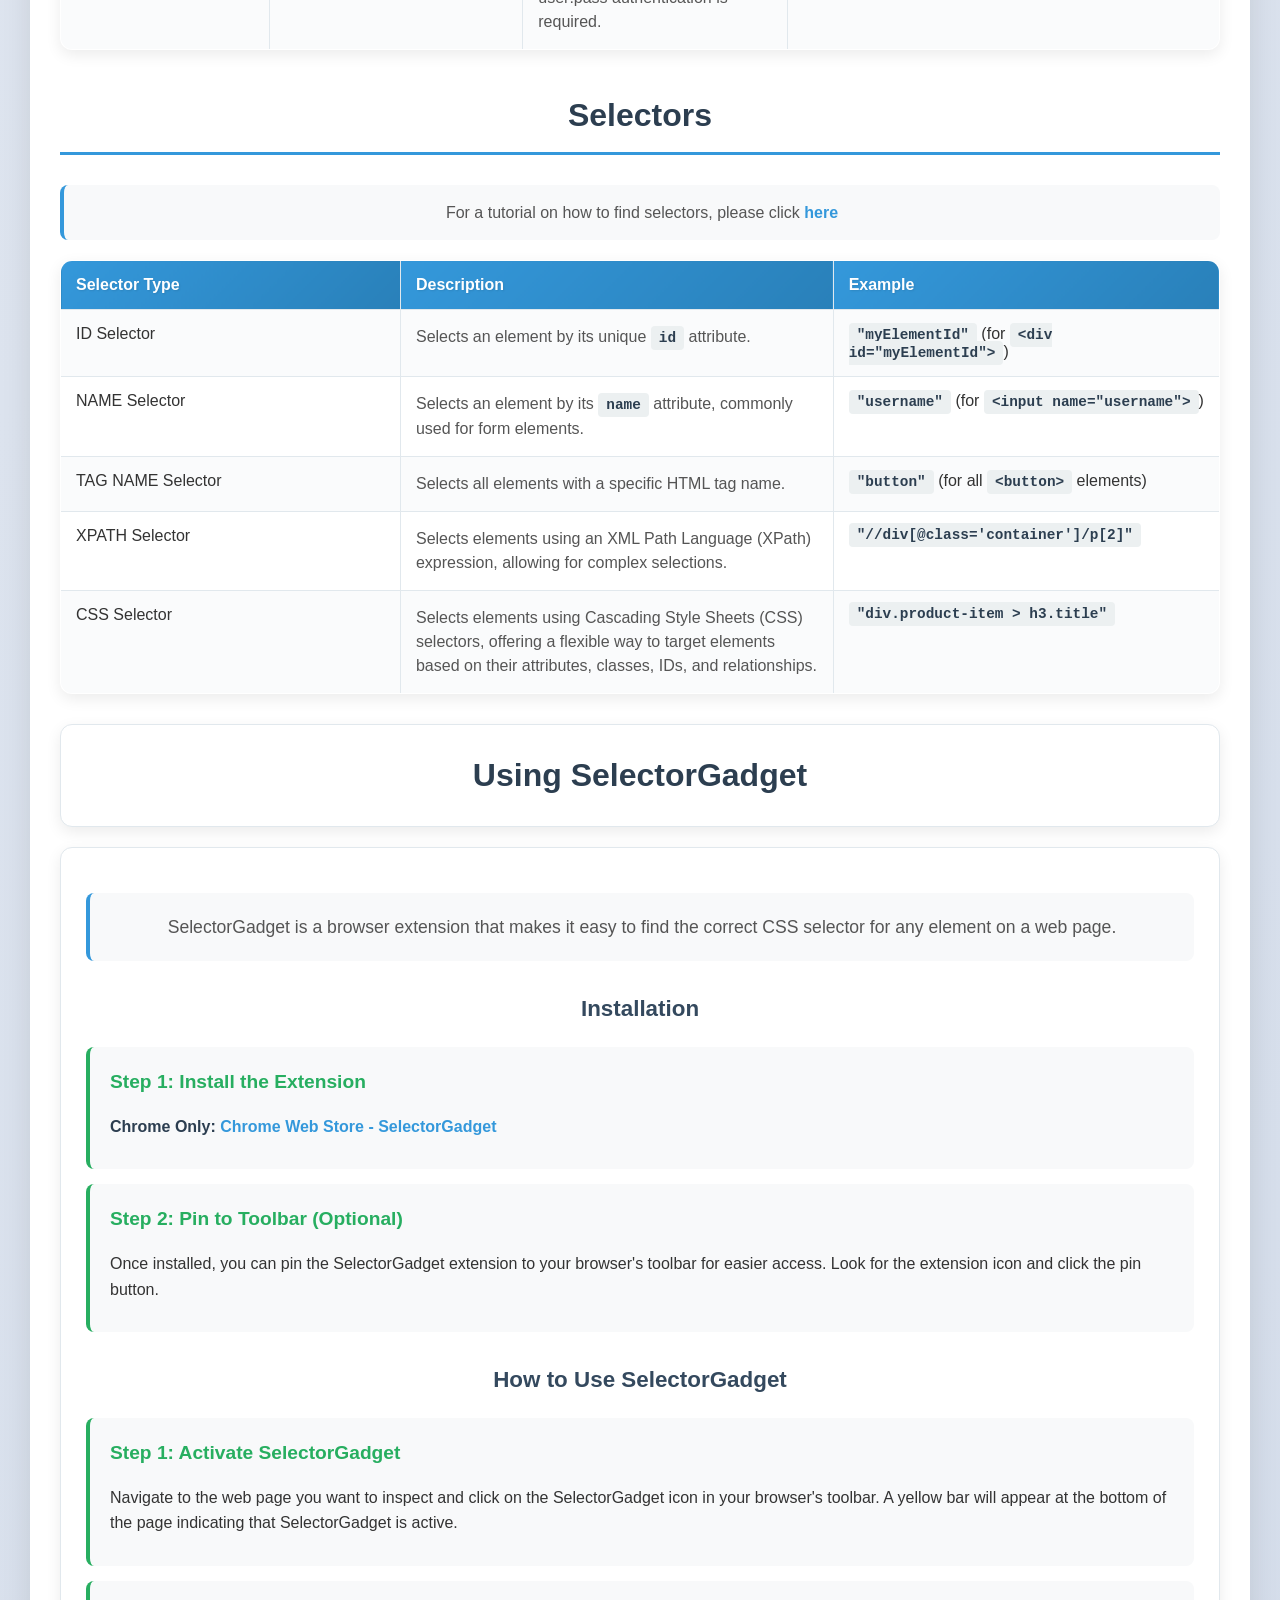
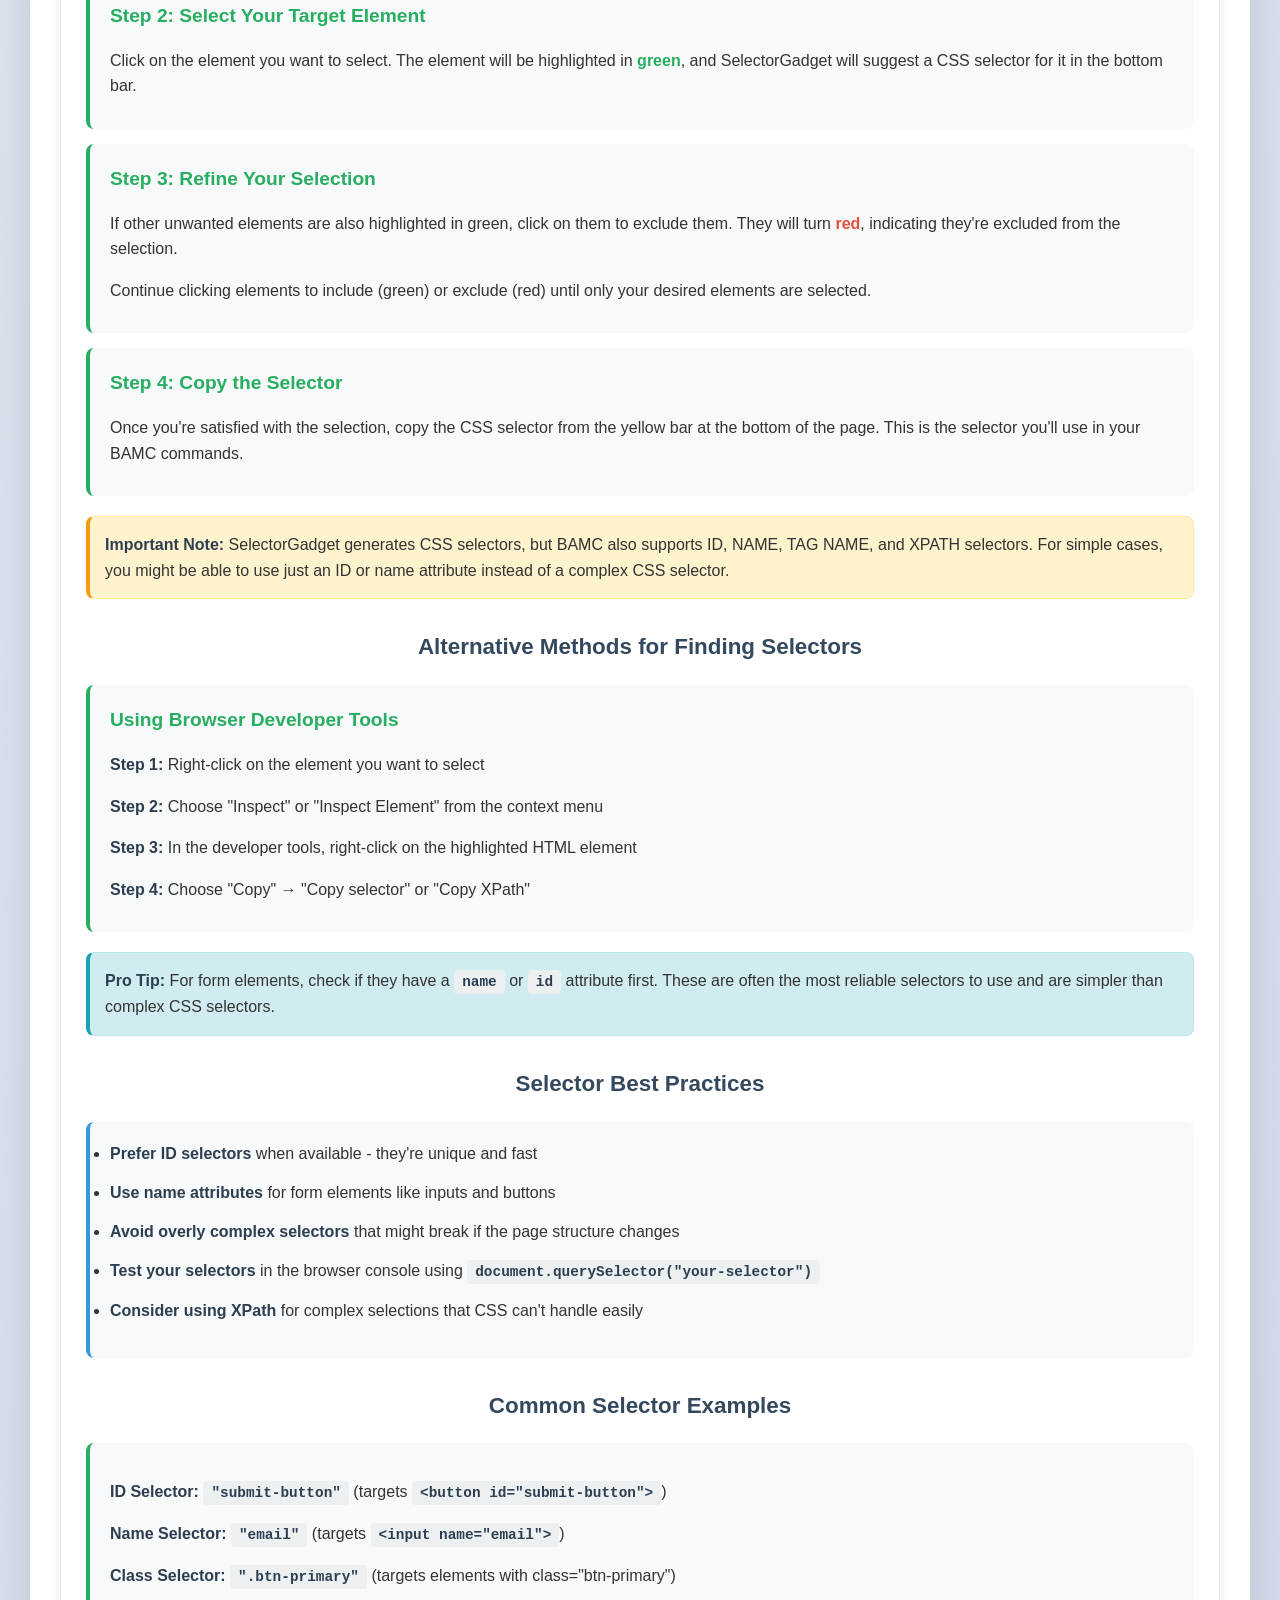
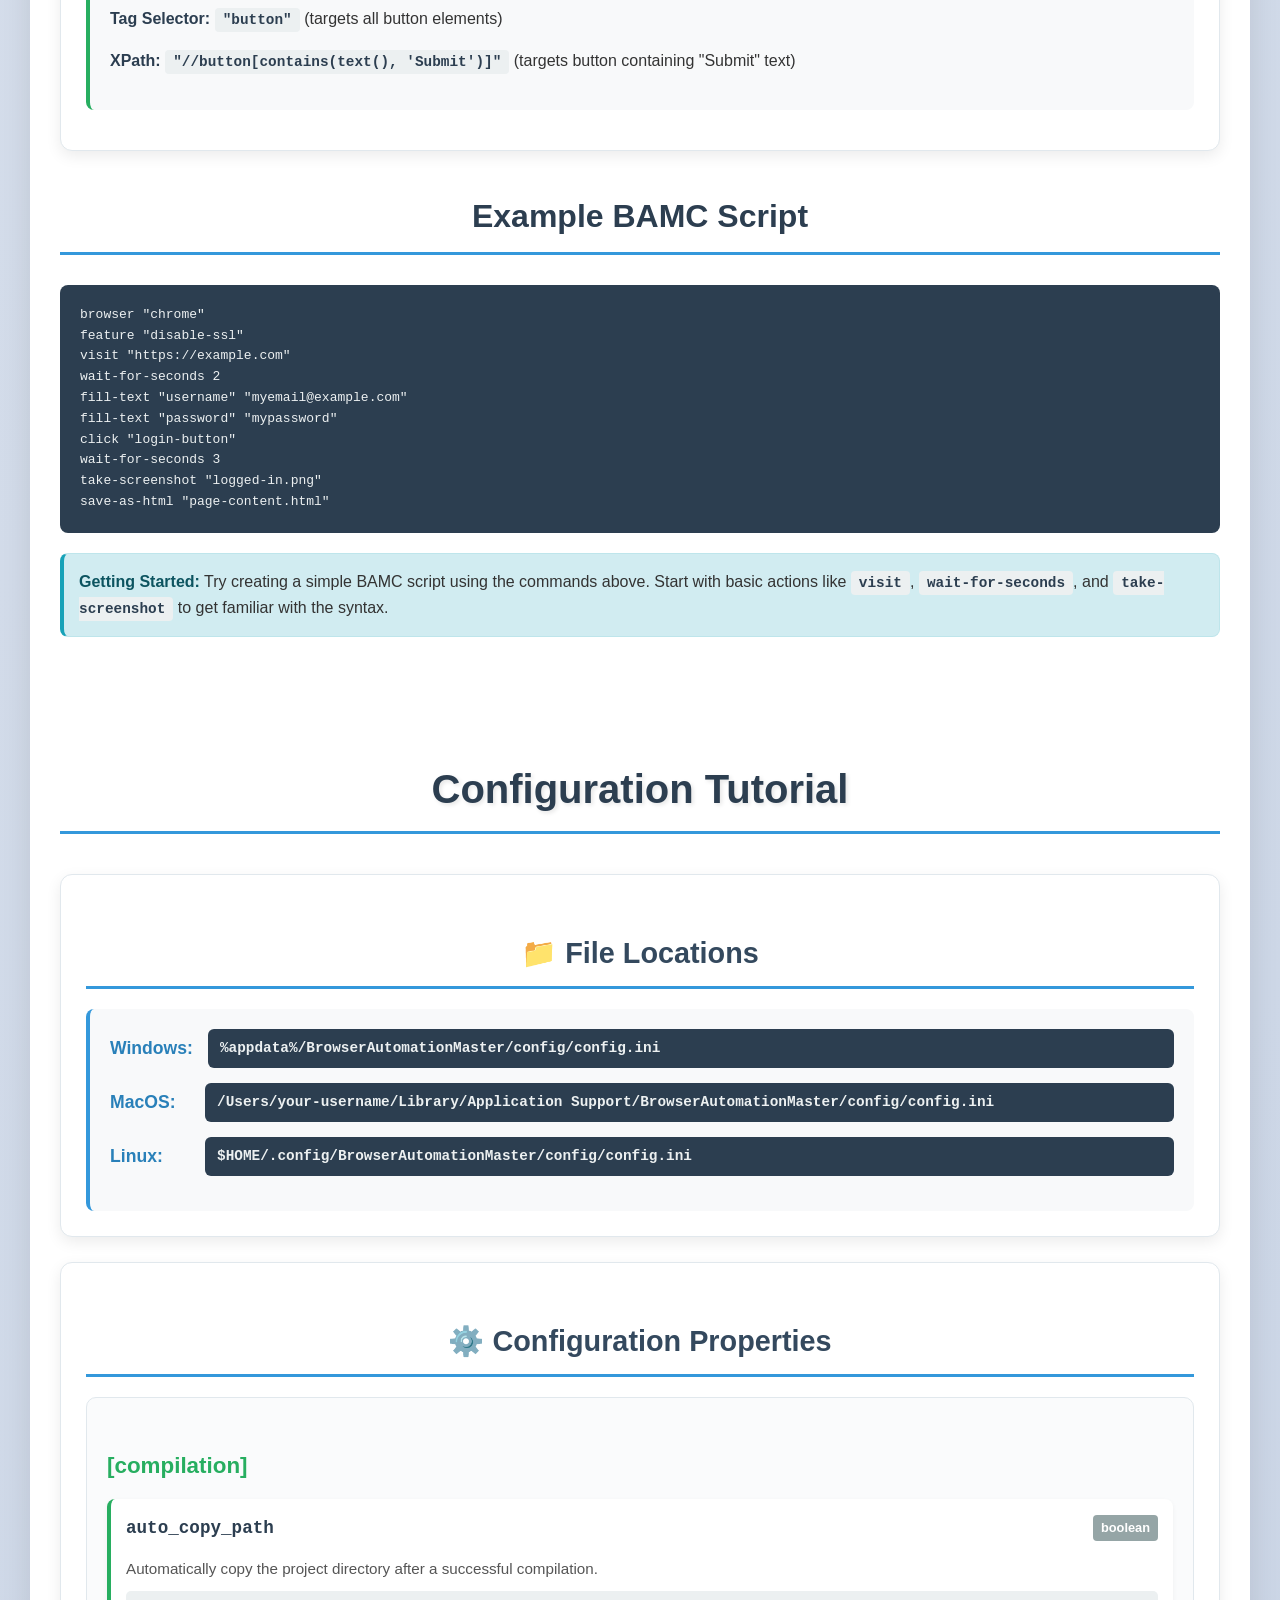
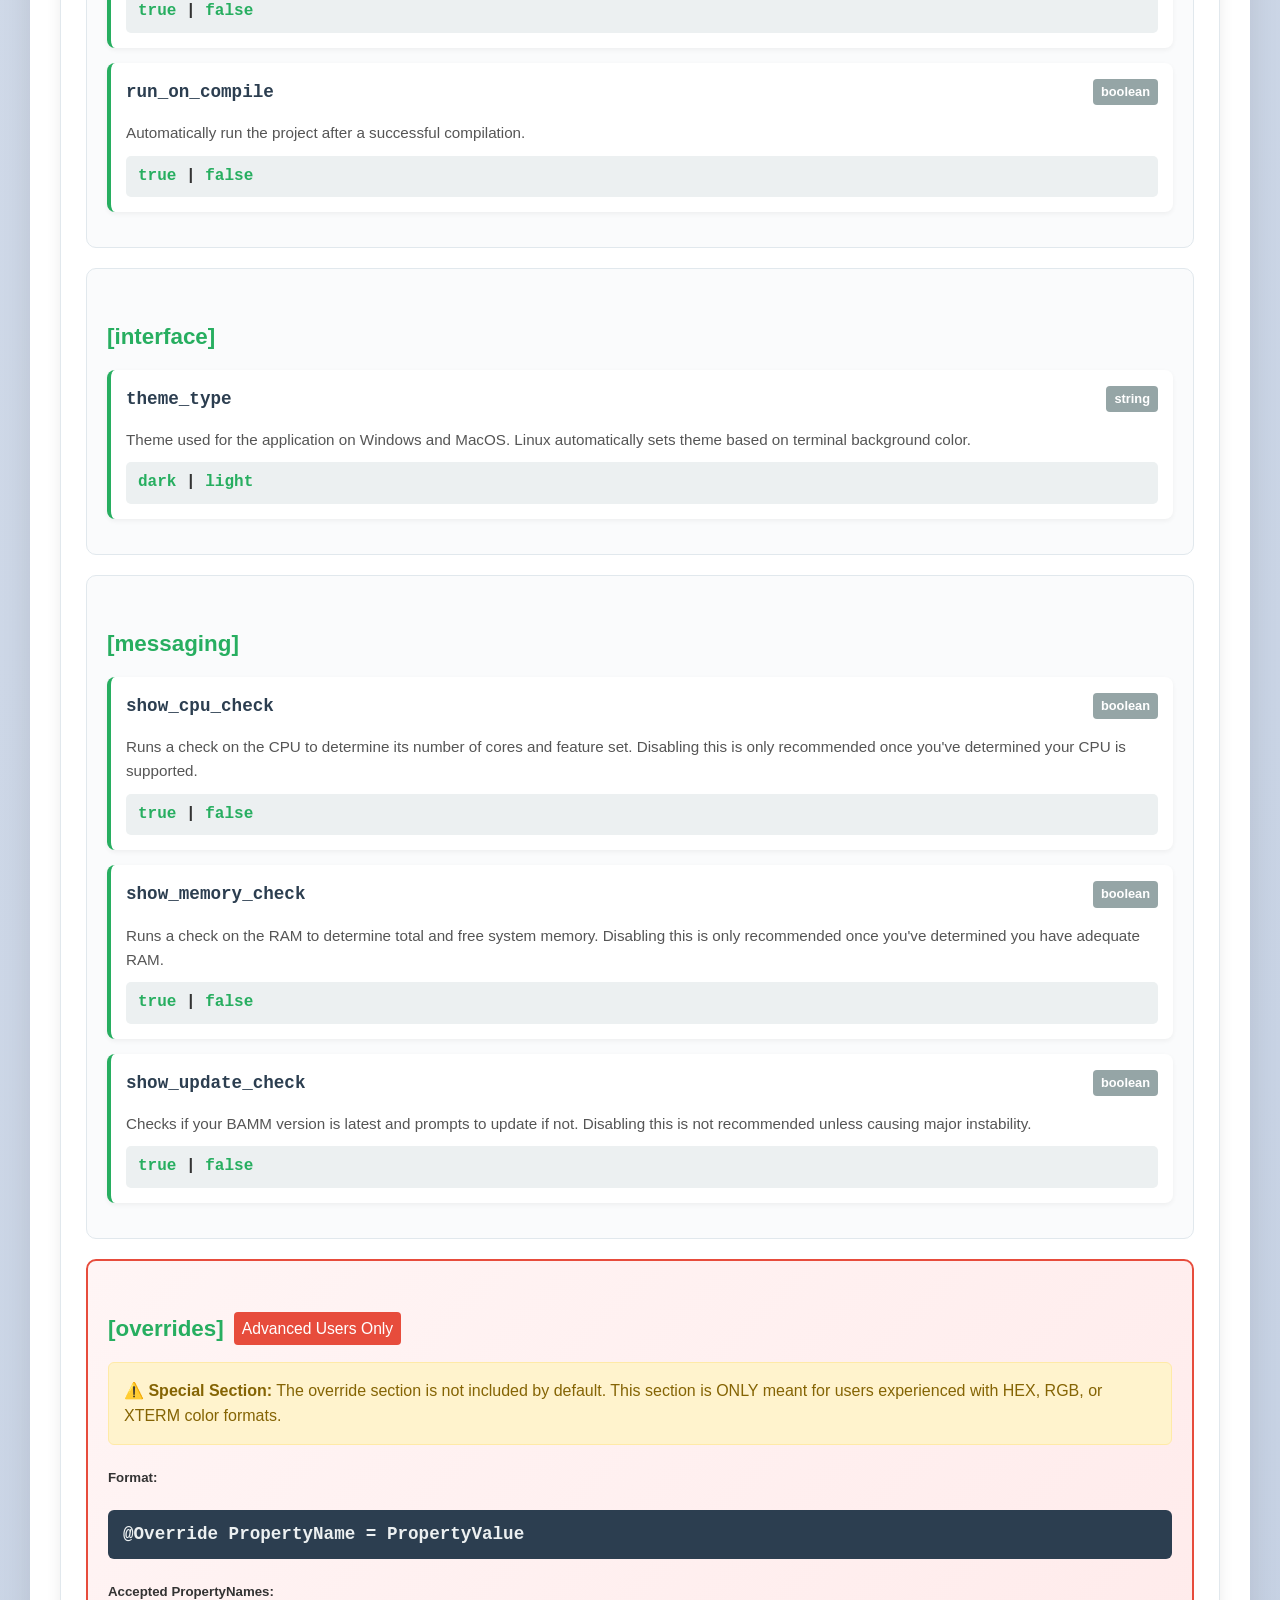
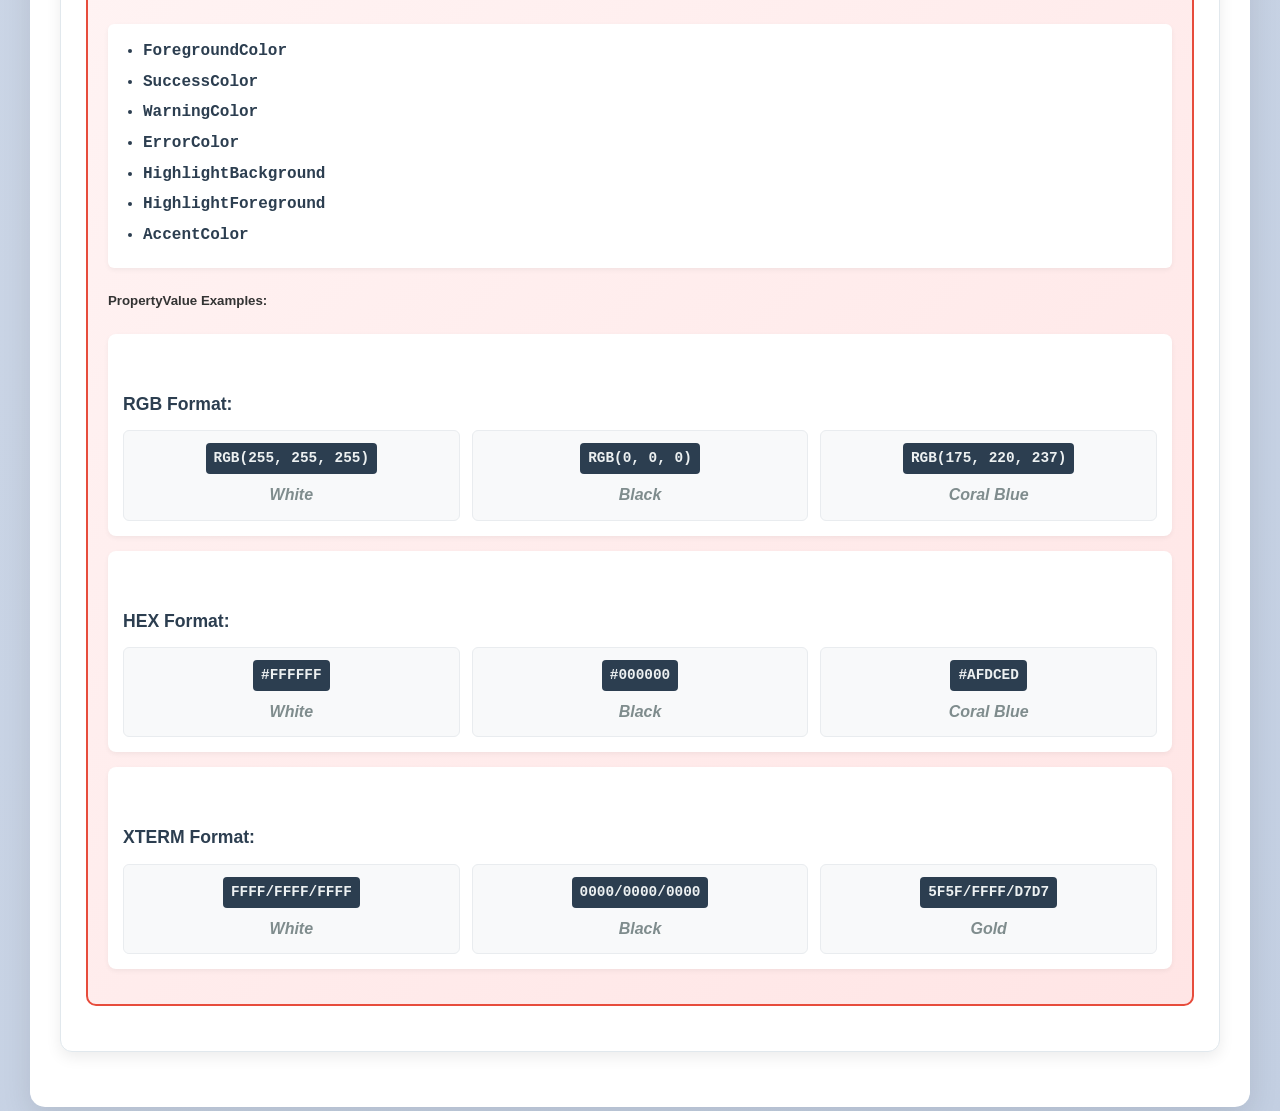
==== commit e16c62e5: "Added add-extension to docs" ====
--- a/advanced_docs.html
+++ b/advanced_docs.html
@@ -1936,6 +1936,46 @@
         <div class="mobile-layout">
           <div class="command-item">
             <div class="command-header">
+              <div class="command-name">add-extension</div>
+              <div class="command-syntax">
+                feature "add-extension" "path/to/extension"
+              </div>
+            </div>
+            <div class="command-description">
+              Downloads the extension, validates it's contents, then install it
+              as an add-on to the current Selenium extension.
+            </div>
+            <div class="command-args">
+              <div class="args-title">Arguments:</div>
+              <ul class="arg-list">
+                <li>
+                  <strong>Argument 1 (Extension path):</strong>
+                  <code>string</code><br />
+                  Supported formats:
+                  <code>
+                    <h5>
+                      "https://chromewebstore.google.com/detail/extension-name/manifest-id"
+                    </h5>
+                    <br />
+                    <h5>
+                      "https://addons.mozilla.org/en-US/firefox/addon/extension-name"
+                    </h5>
+                    <br />
+                    <h5>
+                      "https://addons.mozilla.org/firefox/downloads/file/extension-id/extension-name.xpi"
+                    </h5>
+                    <br />
+                    <h5>"file://path/to/firefox/extension.xpi"</h5>
+                    <br />
+                    <h5>"file://path/to/chrome/extension.crx"</h5>
+                  </code>
+                </li>
+              </ul>
+            </div>
+          </div>
+
+          <div class="command-item">
+            <div class="command-header">
               <div class="command-name">disable-pycache</div>
               <div class="command-syntax">feature "disable-pycache"</div>
             </div>
@@ -2070,7 +2110,39 @@
                 <th>Argument Types</th>
               </tr>
             </thead>
+
             <tbody>
+              <tr>
+                <td><code>add-extension</code></td>
+                <td>
+                  <code>feature "add-extension" "path/to/extension"</code>
+                </td>
+                <td class="description">
+                  Downloads the extension, validates it's contents, then install
+                  it as an add-on to the current Selenium extension.
+                </td>
+                <td>
+                  <ul class="arg-list">
+                    <li>
+                      <strong>Argument 1 (Extension path):</strong>
+                      <code>string</code>
+                      <br />Supported formats:
+                      <h5>
+                        "https://chromewebstore.google.com/detail/extension-name/manifest-id"
+                      </h5>
+                      <h5>
+                        "https://addons.mozilla.org/en-US/firefox/addon/extension-name"
+                      </h5>
+                      <h5>
+                        "https://addons.mozilla.org/firefox/downloads/file/extension-id/extension-name.xpi"
+                      </h5>
+                      <h5>"file://path/to/firefox/extension.xpi"</h5>
+                      <h5>"file://path/to/chrome/extension.crx"</h5>
+                    </li>
+                  </ul>
+                </td>
+              </tr>
+
               <tr>
                 <td><code>disable-pycache</code></td>
                 <td><code>feature "disable-pycache"</code></td>
@@ -2089,6 +2161,7 @@
                 </td>
                 <td>No arguments for the feature declaration itself.</td>
               </tr>
+
               <tr>
                 <td><code>use-http-proxy</code></td>
                 <td>
@@ -2109,6 +2182,7 @@
                   </ul>
                 </td>
               </tr>
+
               <tr>
                 <td><code>use-https-proxy</code></td>
                 <td>
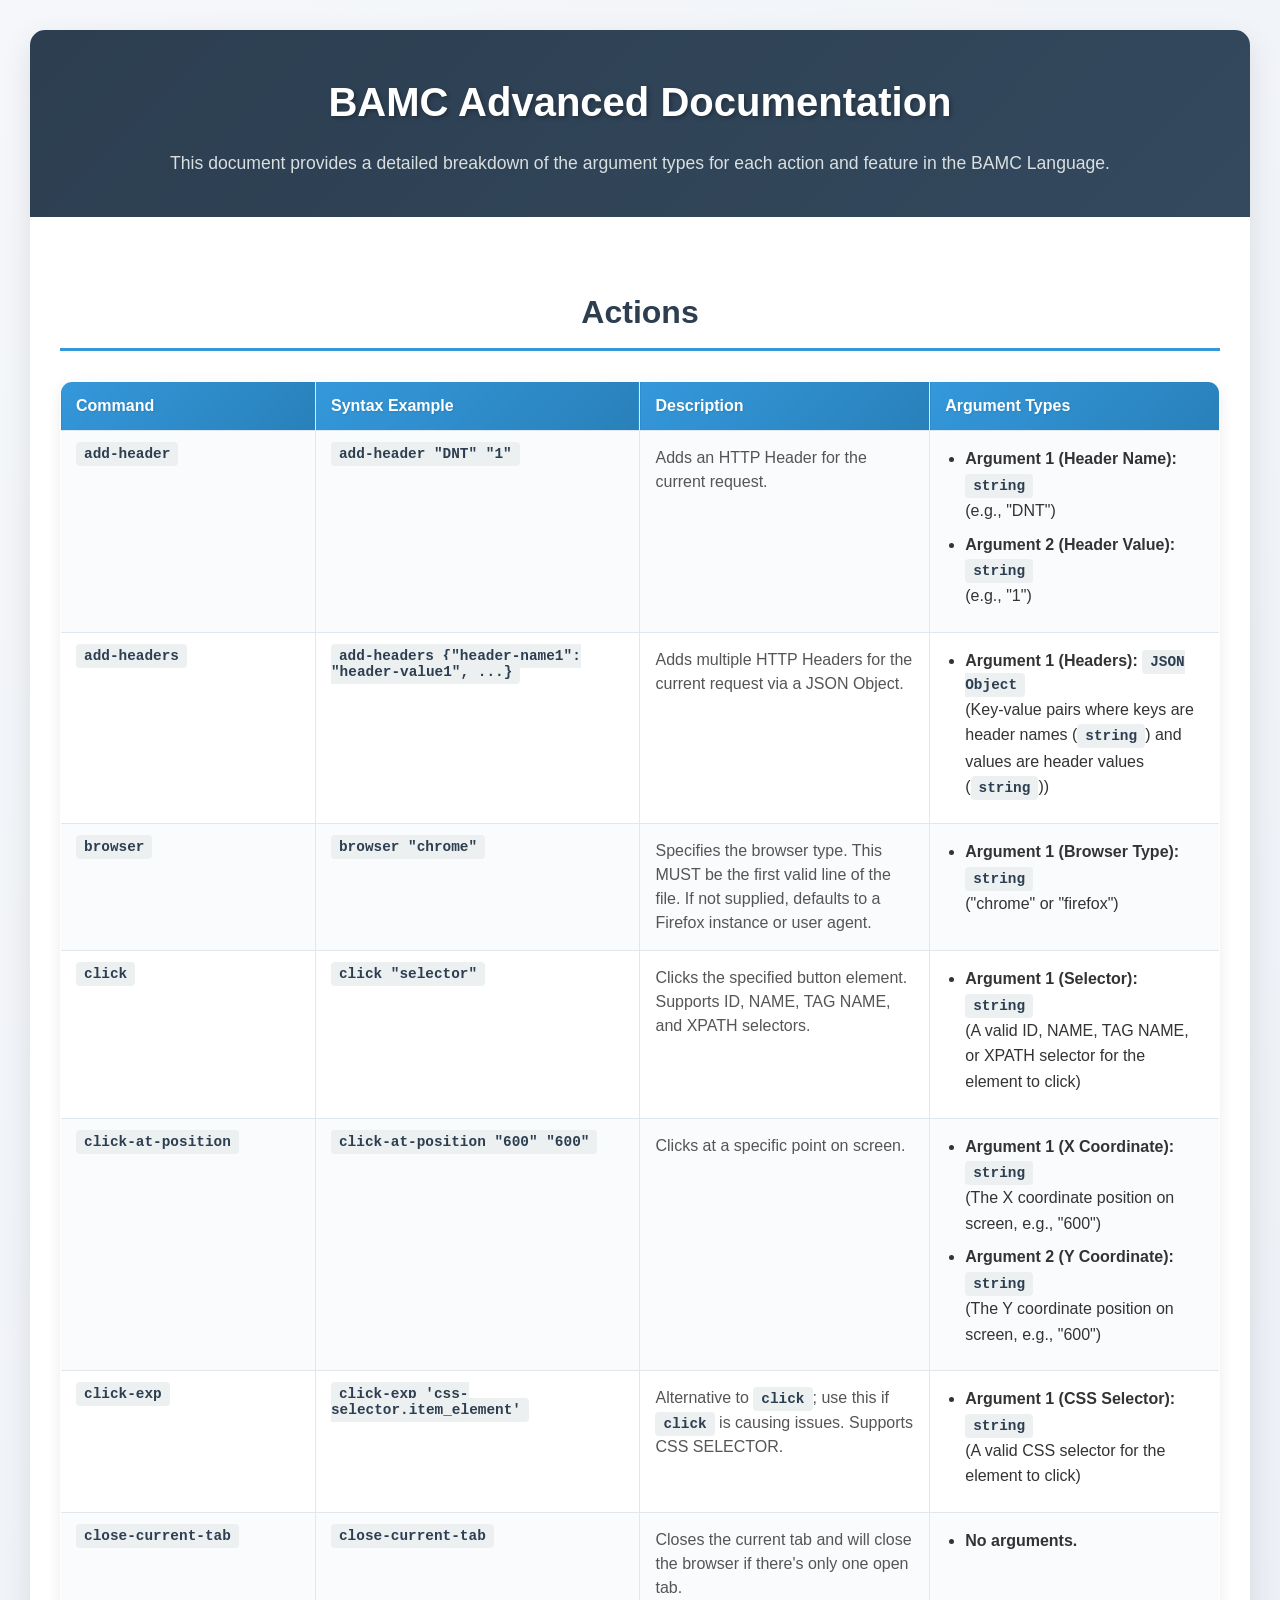
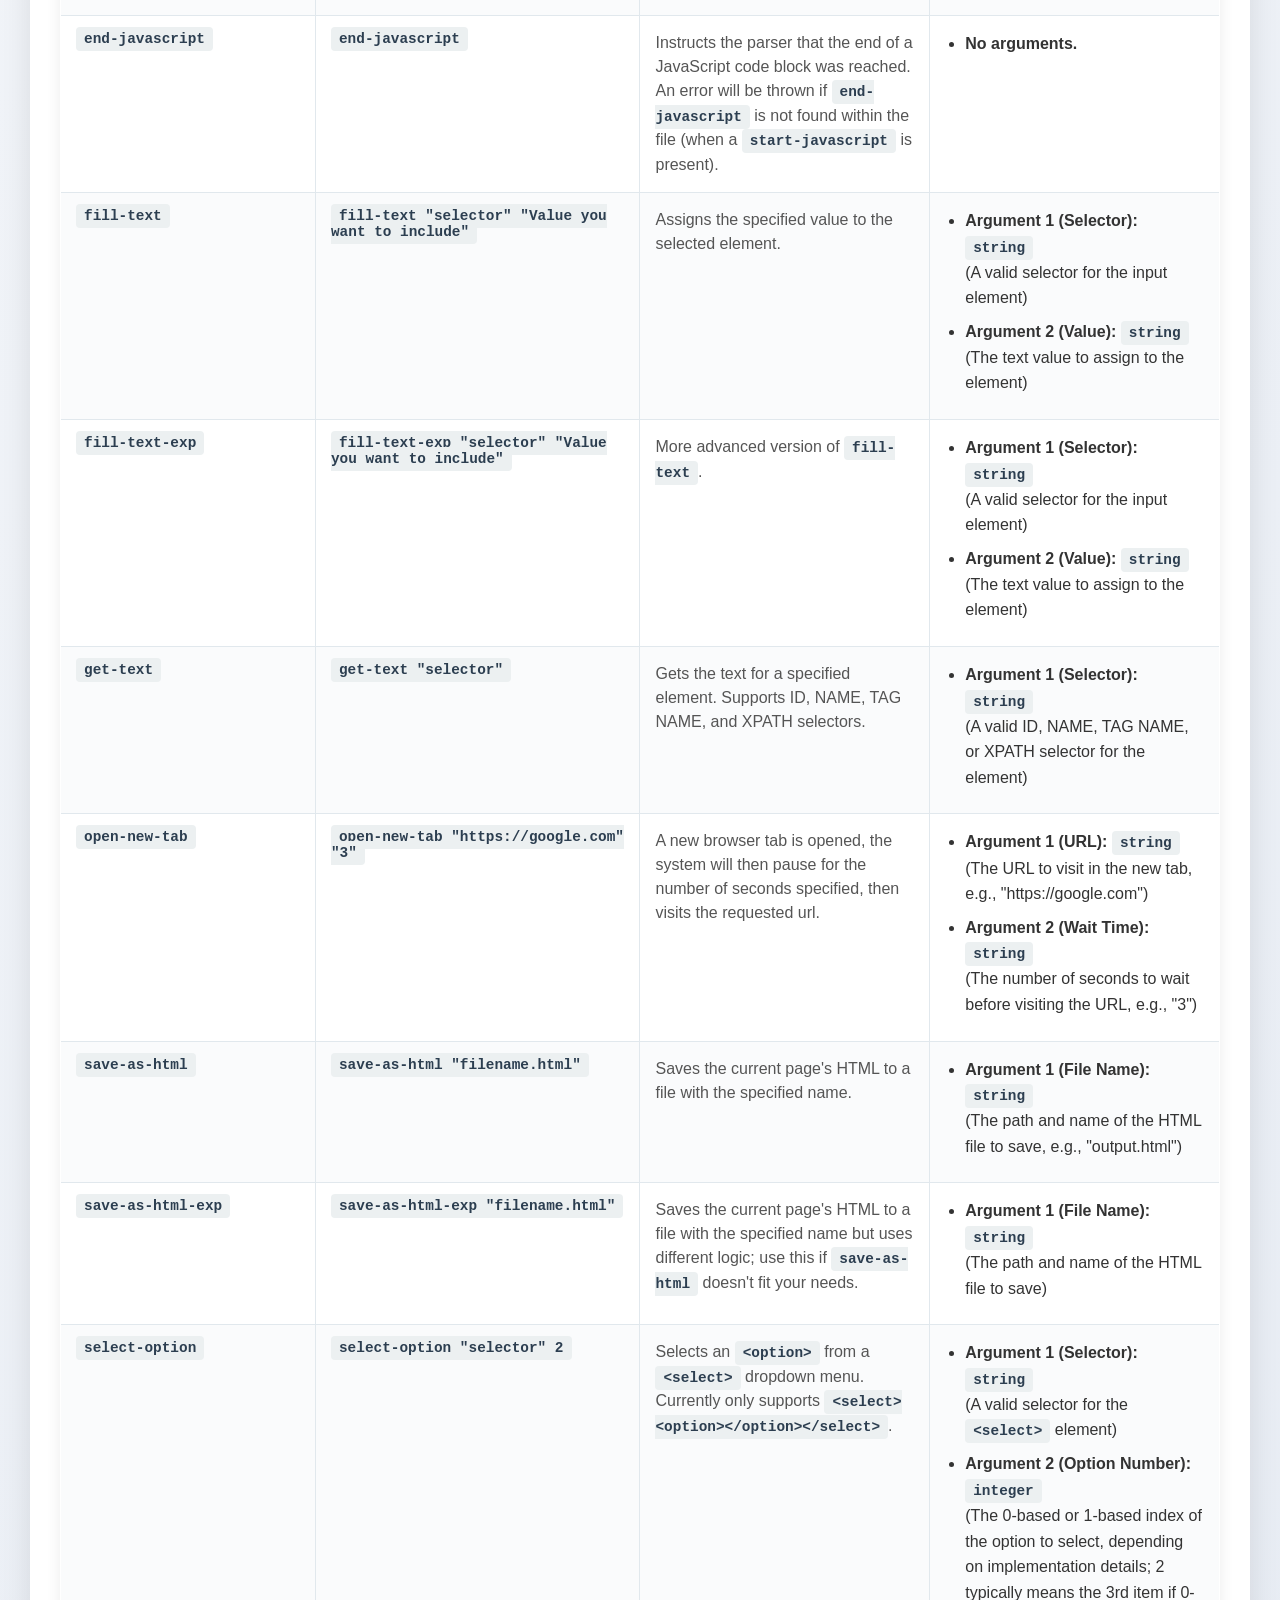
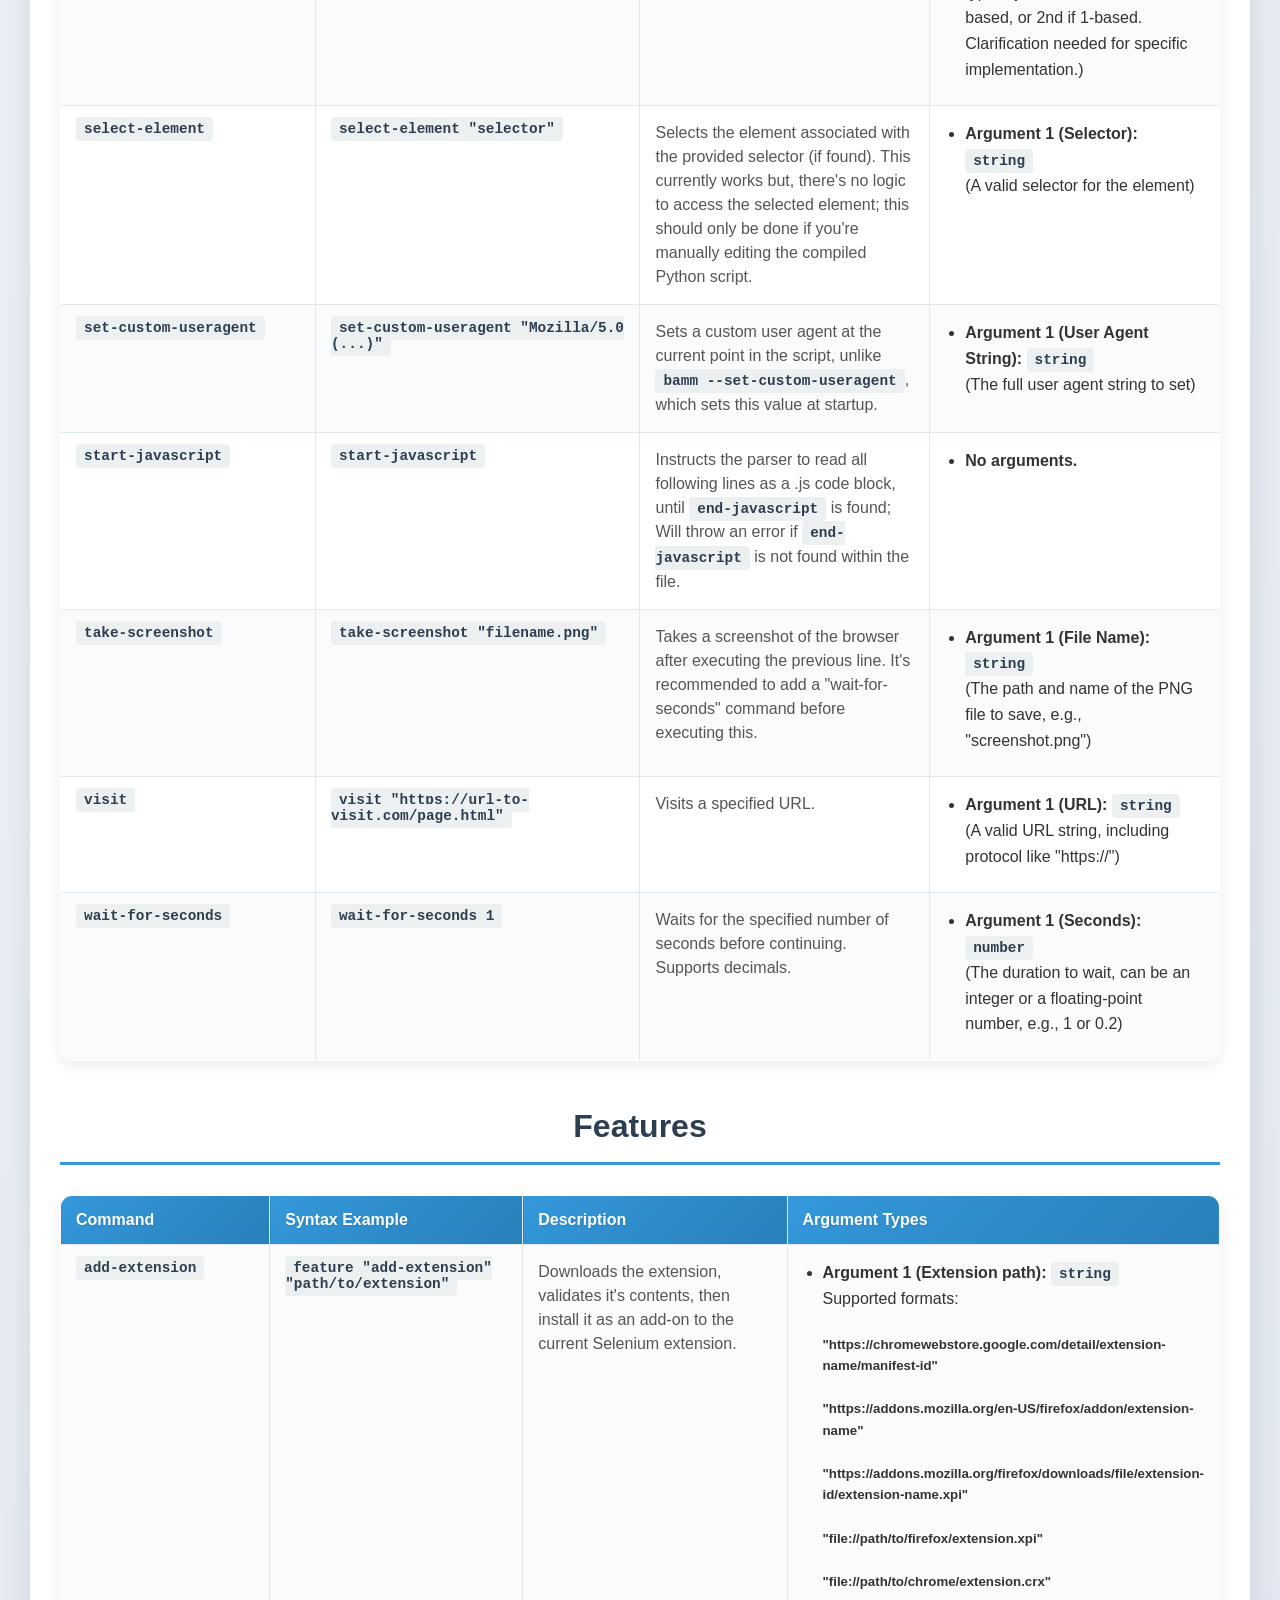
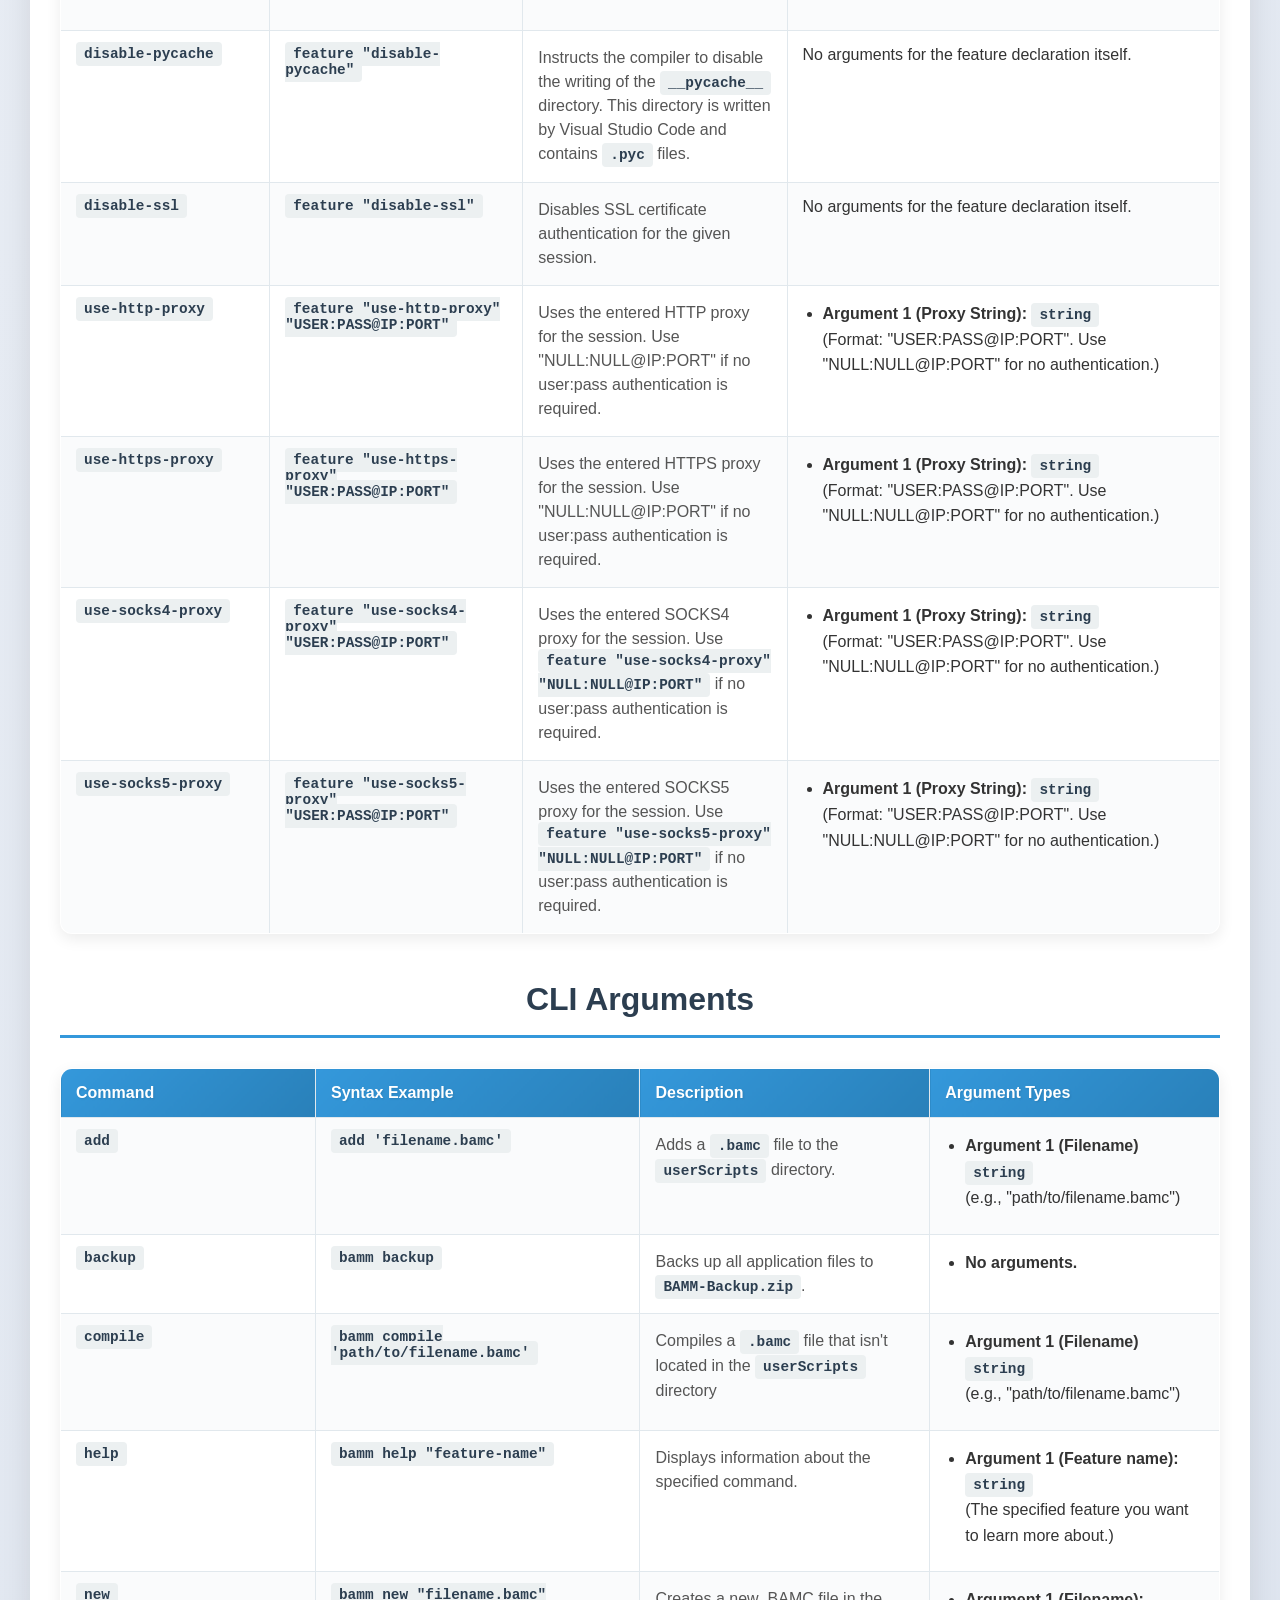
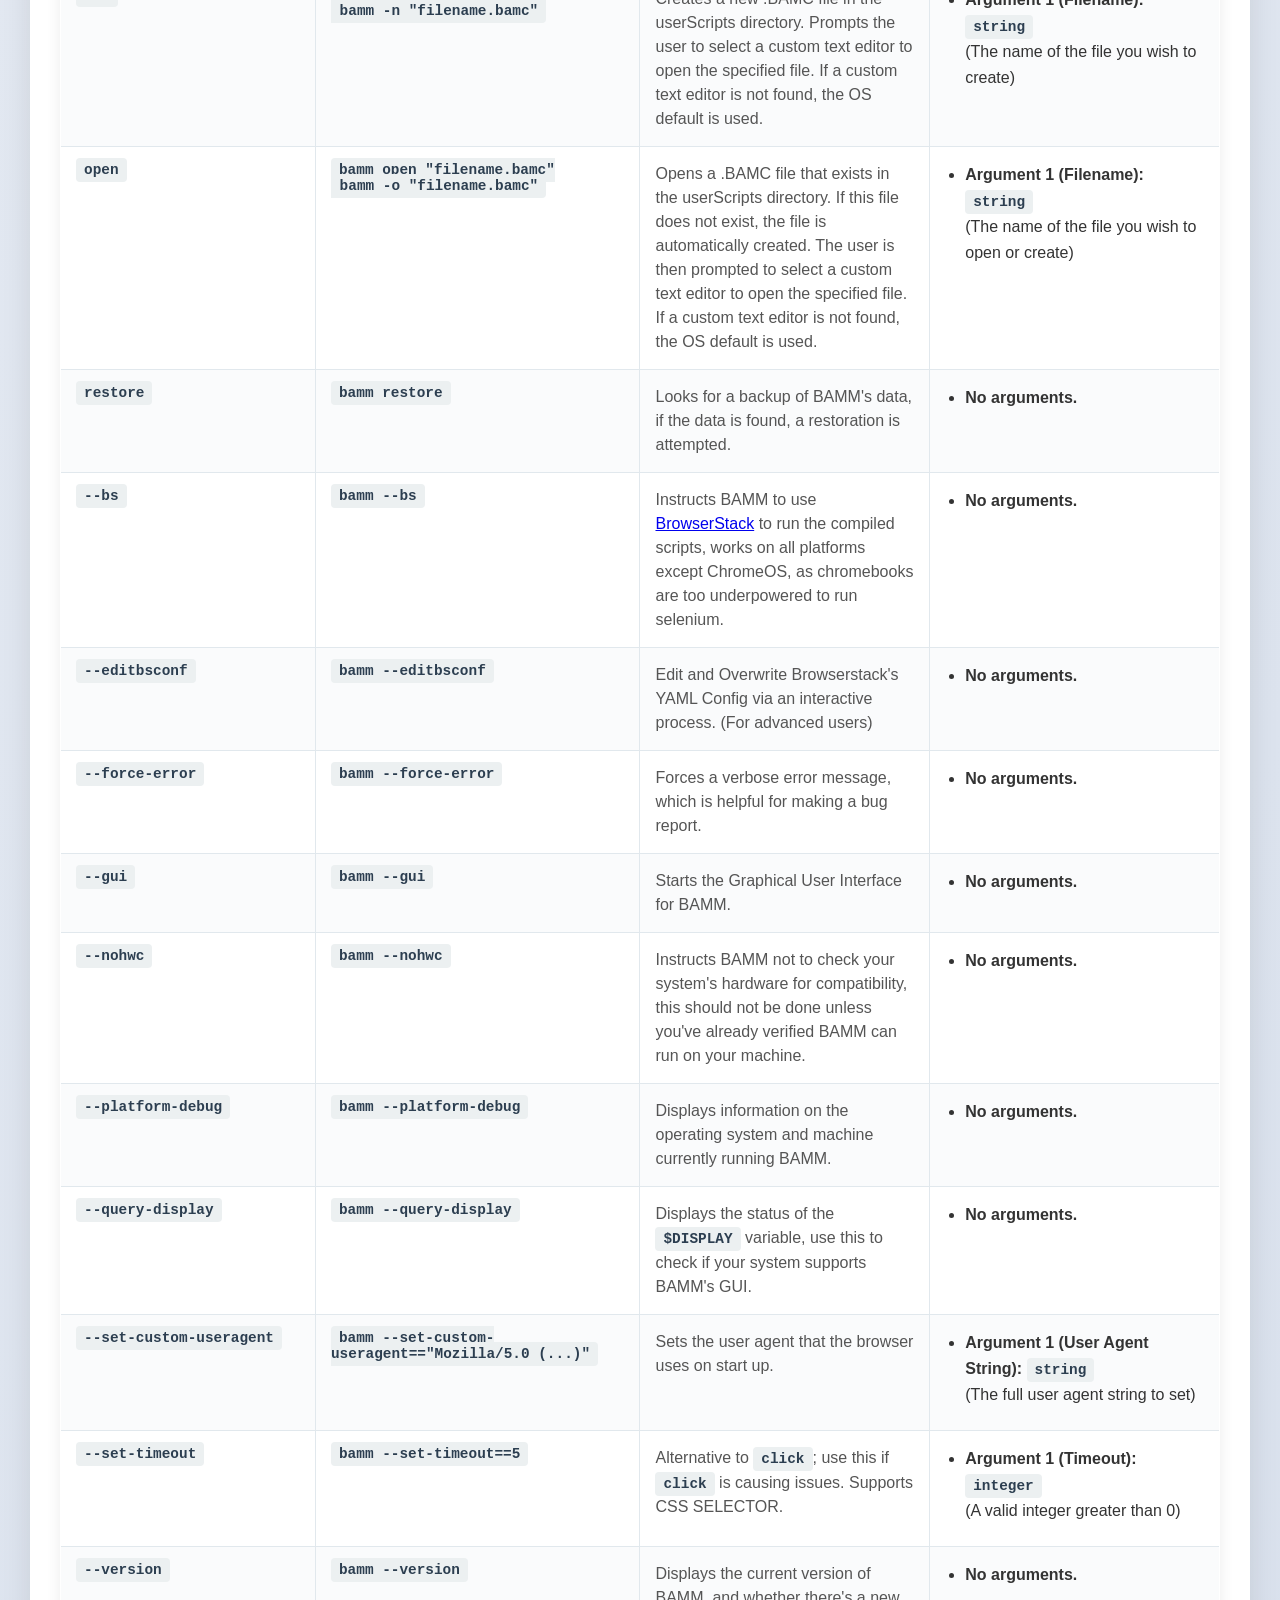
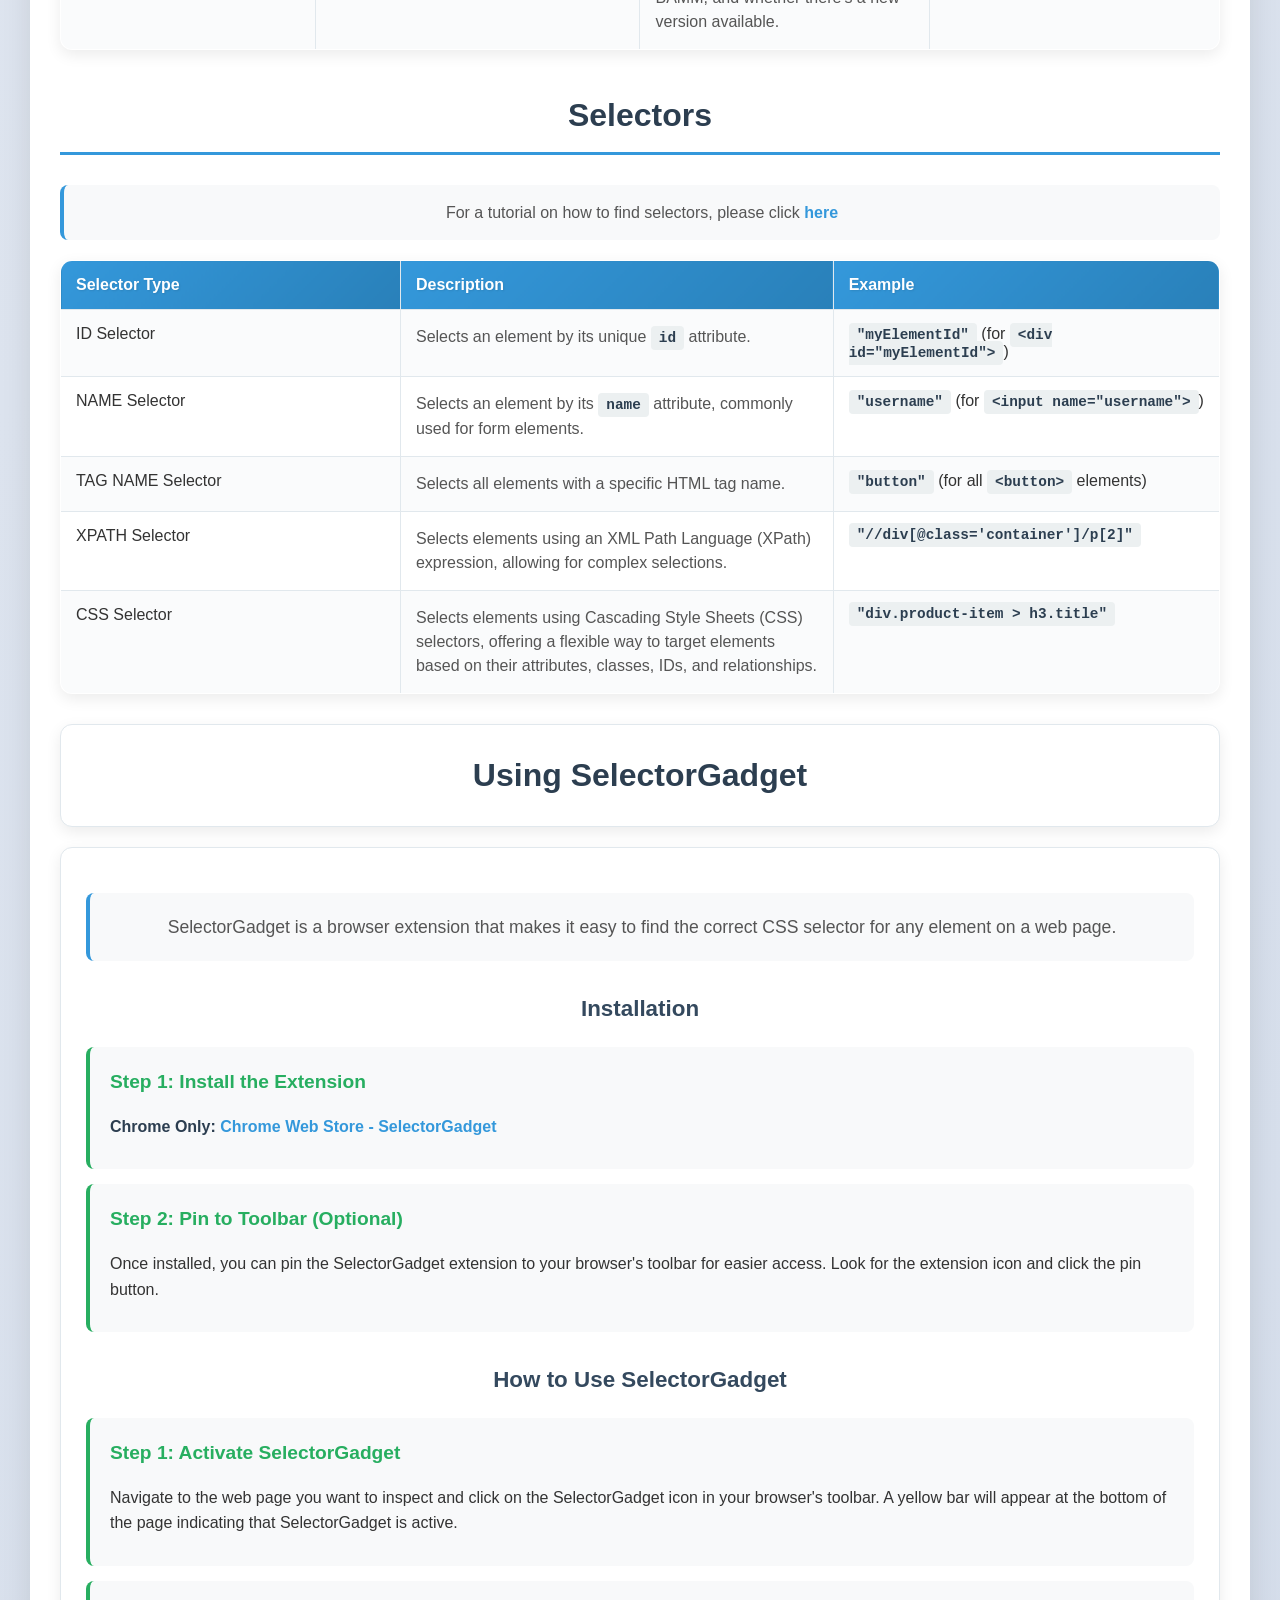
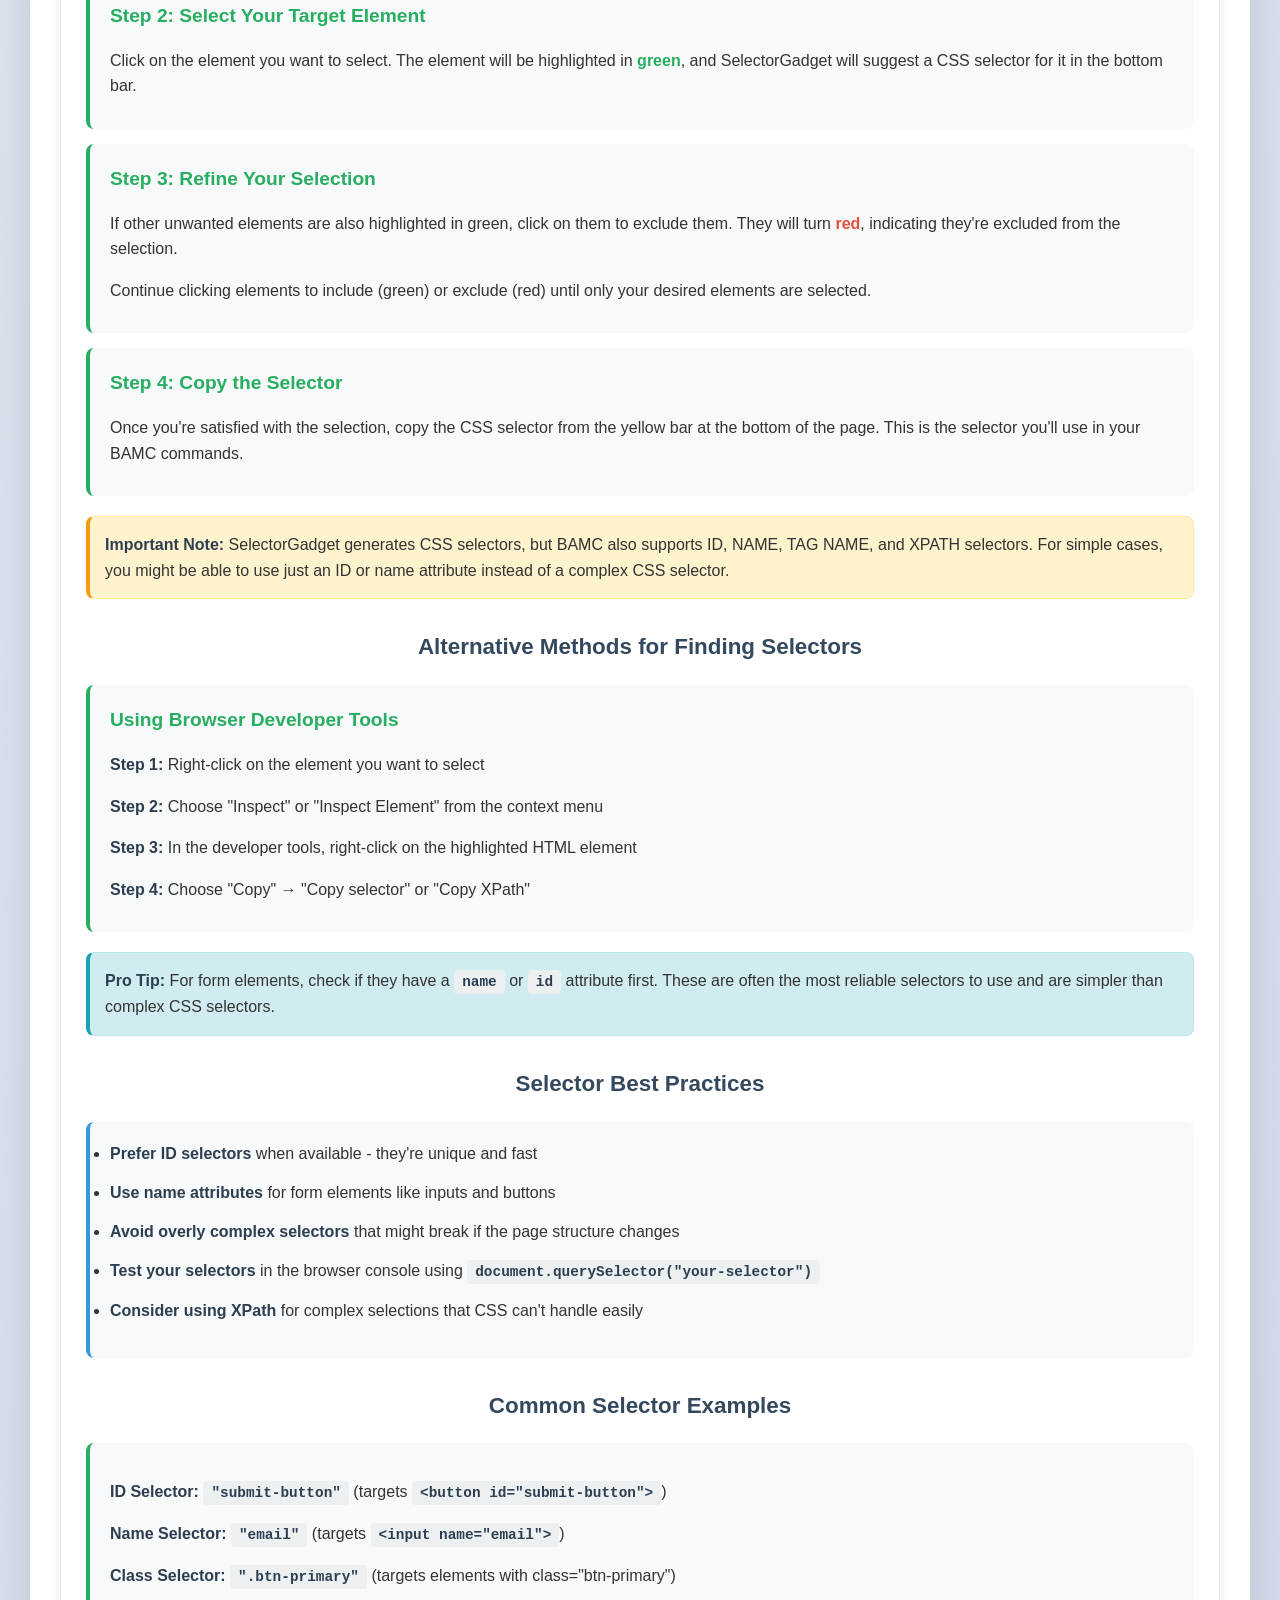
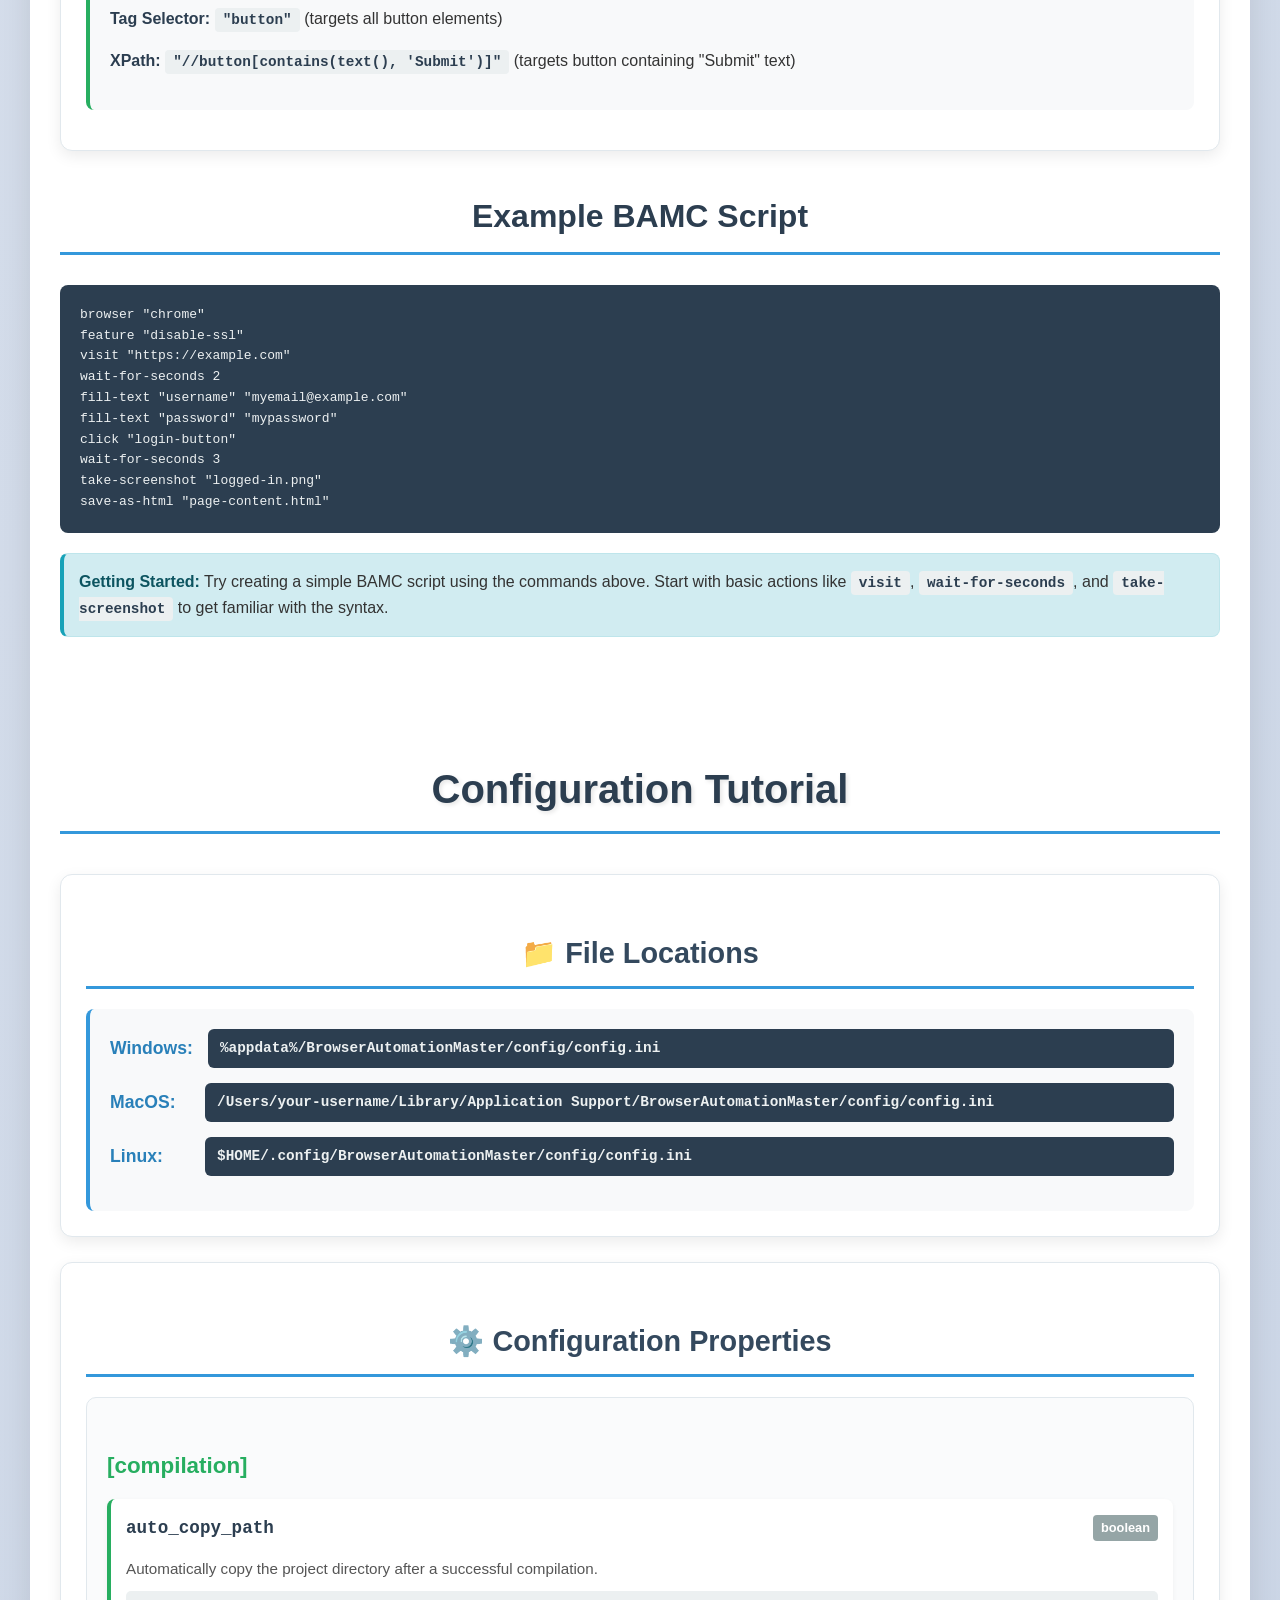
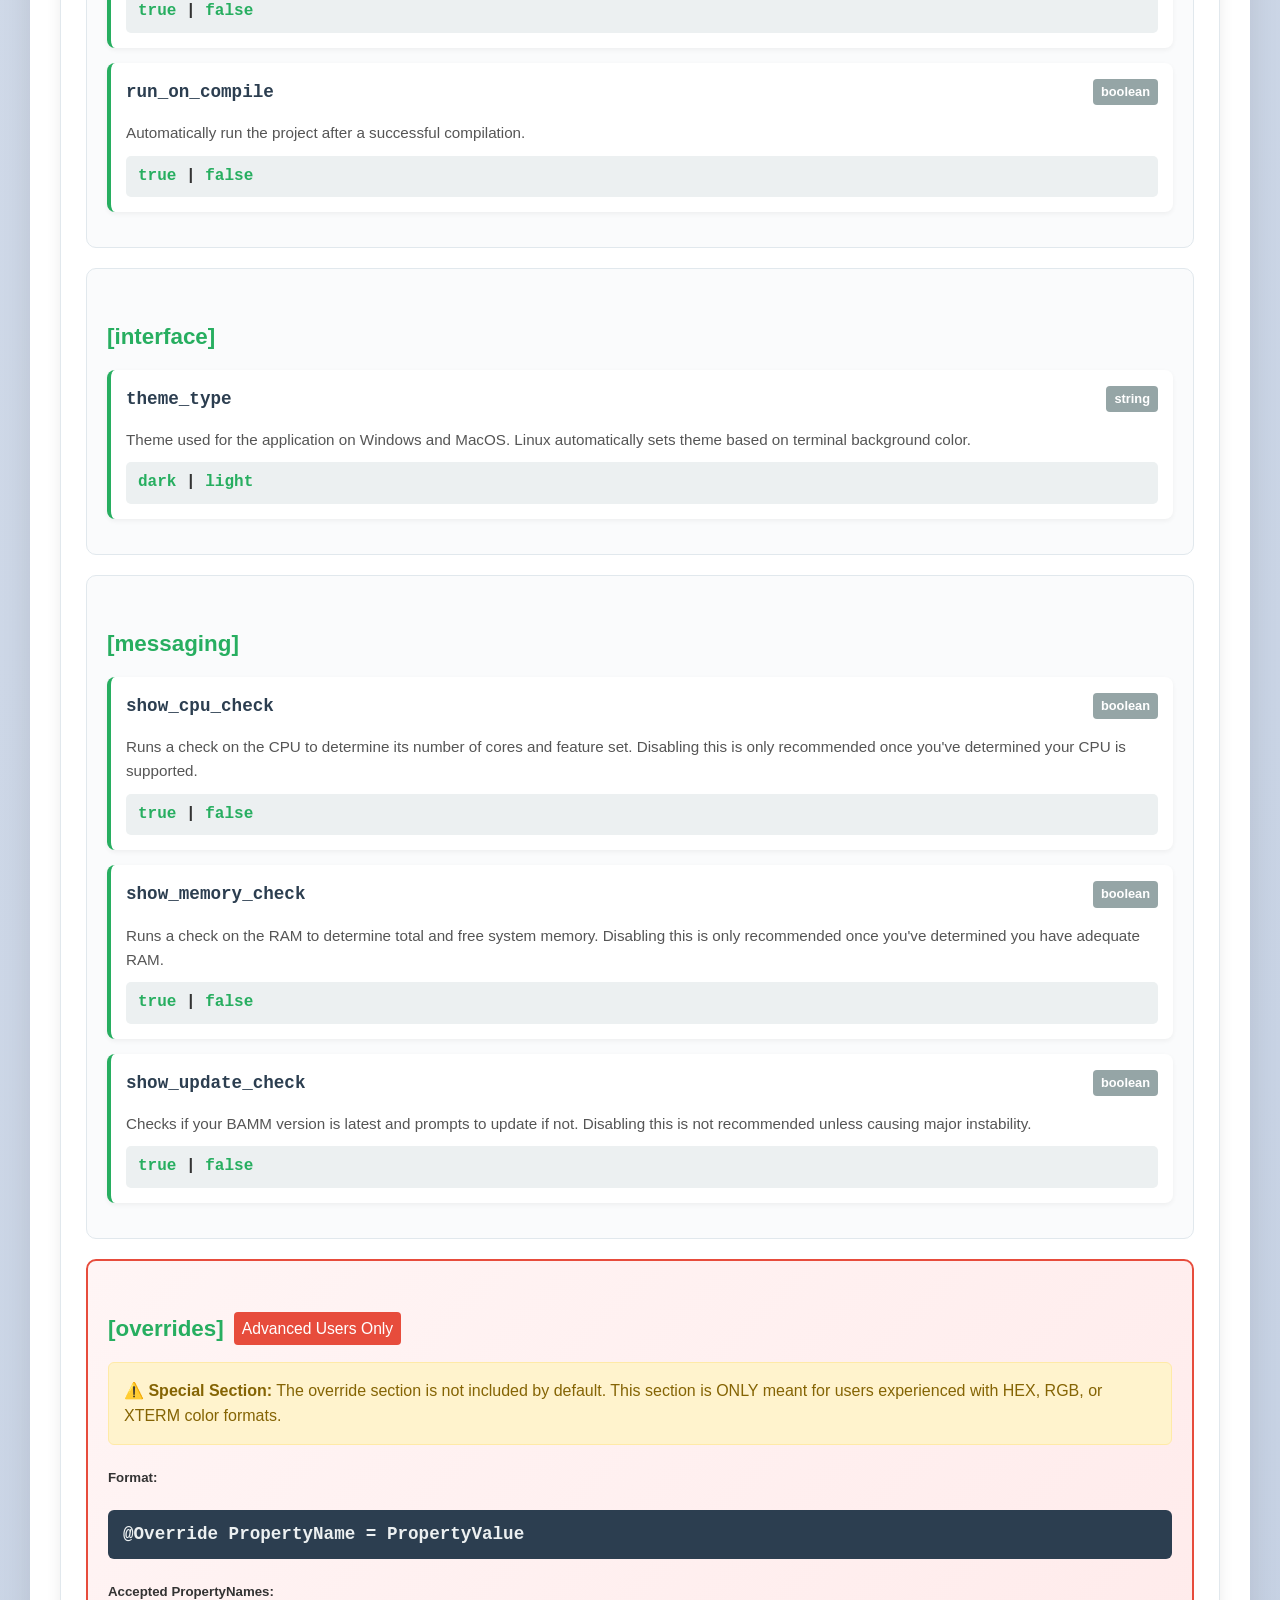
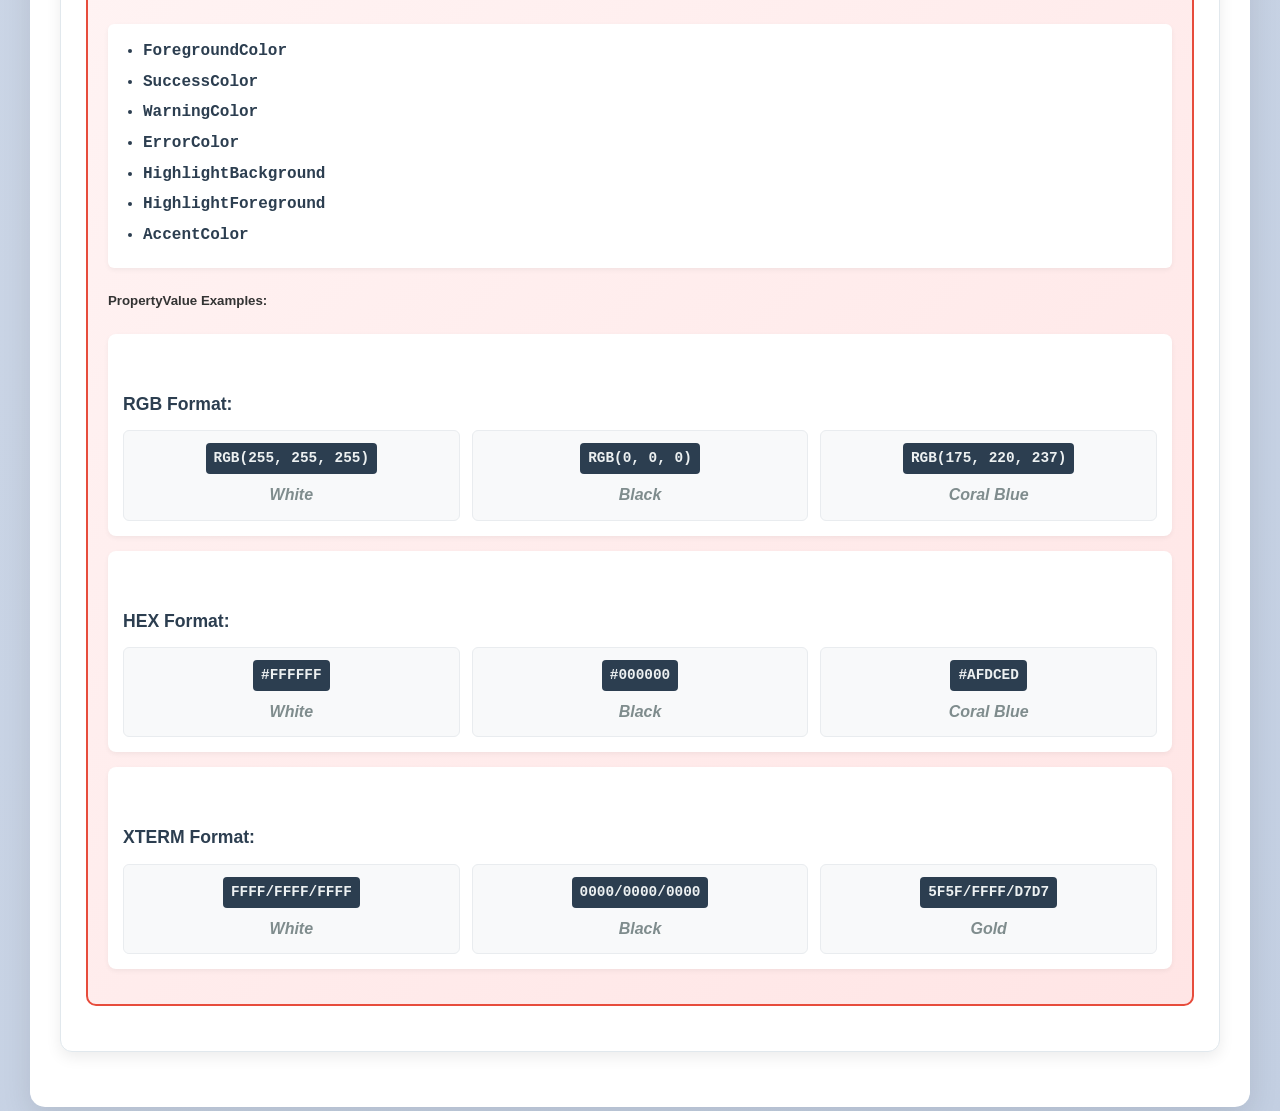
==== commit 51287001: "Moved CLI args below features" ====
--- a/advanced_docs.html
+++ b/advanced_docs.html
@@ -1309,620 +1309,6 @@
                       ><br />(The duration to wait, can be an integer or a
                       floating-point number, e.g., 1 or 0.2)
                     </li>
-                  </ul>
-                </td>
-              </tr>
-            </tbody>
-          </table>
-        </div>
-
-        <h2>CLI Arguments</h2>
-
-        <!-- Mobile Layout for Arguments -->
-        <div class="mobile-layout">
-          <div class="command-item">
-            <div class="command-header">
-              <div class="command-name">add</div>
-              <div class="command-syntax">bamm add 'filename.bamc'</div>
-            </div>
-            <div class="command-description">
-              Adds a <code>.bamc</code> file to the
-              <code>userScripts</code> directory.
-            </div>
-            <div class="command-args">
-              <div class="args-title">Arguments:</div>
-              <ul class="arg-list">
-                <li>
-                  <strong>Argument 1 (Filename)</strong> <code>string</code
-                  ><br />(e.g., "path/to/filename.bamc")
-                </li>
-              </ul>
-            </div>
-          </div>
-
-          <div class="command-item">
-            <div class="command-header">
-              <div class="command-name">backup</div>
-              <div class="command-syntax">bamm backup</div>
-            </div>
-            <div class="command-description">
-              Backs up all application files to <code>BAMM-Backup.zip</code>.
-            </div>
-            <div class="command-args">
-              <div class="args-title">Arguments:</div>
-              No arguments.
-            </div>
-          </div>
-
-          <div class="command-item">
-            <div class="command-header">
-              <div class="command-name">compile</div>
-              <div class="command-syntax">bamm compile 'filename.bamc'</div>
-            </div>
-            <div class="command-description">
-              Compiles a <code>.bamc</code> file that isn't located in the
-              <code>userScripts</code> directory
-            </div>
-            <div class="command-args">
-              <div class="args-title">Arguments:</div>
-              <ul class="arg-list">
-                <li>
-                  <strong>Argument 1 (Filename)</strong> <code>string</code
-                  ><br />(e.g., "path/to/filename.bamc")
-                </li>
-              </ul>
-            </div>
-          </div>
-
-          <div class="command-item">
-            <div class="command-header">
-              <div class="command-name">help</div>
-              <div class="command-syntax">bamm help "feature-name"</div>
-            </div>
-            <div class="command-description">
-              Displays information about the specified command.
-            </div>
-            <div class="command-args">
-              <div class="args-title">Arguments:</div>
-              <ul class="arg-list">
-                <li>
-                  <strong>Argument 1 (Feature name):</strong> <code>string</code
-                  ><br />(The specified feature you want to learn more about.)
-                </li>
-              </ul>
-            </div>
-          </div>
-
-          <div class="command-item">
-            <div class="command-header">
-              <div class="command-name">new</div>
-              <div class="command-syntax">bamm new "filename.bamc"</div>
-              <div class="command-syntax">bamm -n "filename.bamc"</div>
-            </div>
-            <div class="command-description">
-              Creates a new .BAMC file in the userScripts directory. Prompts the
-              user to select a custom text editor to open the specified file. If
-              a custom text editor is not found, the OS default is used.
-            </div>
-            <div class="command-args">
-              <div class="args-title">Arguments:</div>
-              <ul class="arg-list">
-                <li>
-                  <strong>Argument 1 (Filename):</strong>
-                  <code>string</code><br />(The name of the file you wish to
-                  create)
-                </li>
-              </ul>
-            </div>
-          </div>
-
-          <div class="command-item">
-            <div class="command-header">
-              <div class="command-name">open</div>
-              <div class="command-syntax">bamm open "filename.bamc"</div>
-              <div class="command-syntax">bamm -o "filename.bamc"</div>
-            </div>
-            <div class="command-description">
-              Opens a .BAMC file that exists in the userScripts directory. If
-              this file does not exist, the file is automatically created. The
-              user is then prompted to select a custom text editor to open the
-              specified file. If a custom text editor is not found, the OS
-              default is used.
-            </div>
-            <div class="command-args">
-              <div class="args-title">Arguments:</div>
-              <ul class="arg-list">
-                <li>
-                  <strong>Argument 1 (Filename):</strong>
-                  <code>string</code><br />(The name of the file you wish to
-                  open or create)
-                </li>
-              </ul>
-            </div>
-          </div>
-
-          <div class="command-item">
-            <div class="command-header">
-              <div class="command-name">restore</div>
-              <div class="command-syntax">bamm restore</div>
-            </div>
-            <div class="command-description">
-              Looks for a backup of BAMM's data, if the data is found, a
-              restoration is attempted.
-            </div>
-            <div class="command-args">
-              <div class="args-title">Arguments:</div>
-              No arguments.
-            </div>
-          </div>
-
-          <div class="command-item">
-            <div class="command-header">
-              <div class="command-name">restore</div>
-              <div class="command-syntax">bamm restore</div>
-            </div>
-            <div class="command-description">
-              Looks for a backup of BAMM's data, if the data is found, a
-              restoration is attempted.
-            </div>
-            <div class="command-args">
-              <div class="args-title">Arguments:</div>
-              No arguments.
-            </div>
-          </div>
-
-          <div class="command-item">
-            <div class="command-header">
-              <div class="command-name">--bs</div>
-              <div class="command-syntax">bamm --bs</div>
-            </div>
-            <div class="command-description">
-              Instructs BAMM to use
-              <a href="https://browserstack.com">BrowserStack</a> to run the
-              compiled scripts, works on all platforms but is the default on
-              ChromeOS, as chromebooks are too underpowered to run selenium.
-            </div>
-            <div class="command-args">
-              <div class="args-title">Arguments:</div>
-              No arguments.
-            </div>
-          </div>
-
-          <div class="command-item">
-            <div class="command-header">
-              <div class="command-name">--editbsconf</div>
-              <div class="command-syntax">bamm --editbsconf</div>
-            </div>
-            <div class="command-description">
-              Edit and Overwrite Browserstack's YAML Config via an interactive
-              process. (For advanced users)
-            </div>
-            <div class="command-args">
-              <div class="args-title">Arguments:</div>
-              No arguments.
-            </div>
-          </div>
-
-          <div class="command-item">
-            <div class="command-header">
-              <div class="command-name">--force-error</div>
-              <div class="command-syntax">bamm --force-error</div>
-            </div>
-            <div class="command-description">
-              Forces a verbose error message, which is helpful for making a bug
-              report.
-            </div>
-            <div class="command-args">
-              <div class="args-title">Arguments:</div>
-              No arguments.
-            </div>
-          </div>
-
-          <div class="command-item">
-            <div class="command-header">
-              <div class="command-name">--gui</div>
-              <div class="command-syntax">bamm --gui</div>
-            </div>
-            <div class="command-description">
-              Starts the Graphical User Interface for BAMM.
-            </div>
-            <div class="command-args">
-              <div class="args-title">Arguments:</div>
-              No arguments.
-            </div>
-          </div>
-
-          <div class="command-item">
-            <div class="command-header">
-              <div class="command-name">--nohwc</div>
-              <div class="command-syntax">bamm --nohwc</div>
-            </div>
-            <div class="command-description">
-              Instructs BAMM not to check your system's hardware for
-              compatibility, this should not be done unless you've already
-              verified BAMM can run on your machine.
-            </div>
-            <div class="command-args">
-              <div class="args-title">Arguments:</div>
-              No arguments.
-            </div>
-          </div>
-
-          <div class="command-item">
-            <div class="command-header">
-              <div class="command-name">--platform-debug</div>
-              <div class="command-syntax">bamm --platform-debug</div>
-            </div>
-            <div class="command-description">
-              Displays information on the operating system and machine currently
-              running BAMM.
-            </div>
-            <div class="command-args">
-              <div class="args-title">Arguments:</div>
-              No arguments.
-            </div>
-          </div>
-
-          <div class="command-item">
-            <div class="command-header">
-              <div class="command-name">--query-display</div>
-              <div class="command-syntax">bamm --query-display</div>
-            </div>
-            <div class="command-description">
-              Displays the status of the <code>$DISPLAY</code> variable, use
-              this to check if your system supports BAMM's GUI.
-            </div>
-            <div class="command-args">
-              <div class="args-title">Arguments:</div>
-              No arguments.
-            </div>
-          </div>
-
-          <div class="command-item">
-            <div class="command-header">
-              <div class="command-name">--set-custom-useragent</div>
-              <div class="command-syntax">
-                bamm --set-custom-useragent=="Mozilla/5.0 (...)"
-              </div>
-            </div>
-            <div class="command-description">
-              Sets the user agent that the browser uses on start up.
-            </div>
-            <div class="command-args">
-              <div class="args-title">Arguments:</div>
-              <ul class="arg-list">
-                <li>
-                  <strong>Argument 1 (User Agent String):</strong>
-                  <code>string</code><br />(The full user agent string to set)
-                </li>
-              </ul>
-            </div>
-          </div>
-
-          <div class="command-item">
-            <div class="command-header">
-              <div class="command-name">--set-timeout</div>
-              <div class="command-syntax">bamm --set-timeout==5</div>
-            </div>
-            <div class="command-description">
-              Alternative to <code>click</code>; use this if
-              <code>click</code> is causing issues. Supports CSS SELECTOR.
-            </div>
-            <div class="command-args">
-              <div class="args-title">Arguments:</div>
-              <ul class="arg-list">
-                <li>
-                  <strong>Argument 1 (Timeout):</strong> <code>integer</code
-                  ><br />(A valid integer greater than 0)
-                </li>
-              </ul>
-            </div>
-          </div>
-
-          <div class="command-item">
-            <div class="command-header">
-              <div class="command-name">--version</div>
-              <div class="command-syntax">bamm --version</div>
-            </div>
-            <div class="command-description">
-              Displays the current version of BAMM, and whether there's a new
-              version available.
-            </div>
-            <div class="command-args">
-              <div class="args-title">Arguments:</div>
-              No arguments.
-            </div>
-          </div>
-        </div>
-
-        <!-- Desktop Layout for Arguments -->
-        <div class="desktop-layout">
-          <table>
-            <thead>
-              <tr>
-                <th>Command</th>
-                <th>Syntax Example</th>
-                <th>Description</th>
-                <th>Argument Types</th>
-              </tr>
-            </thead>
-            <tbody>
-              <tr>
-                <td><code>add</code></td>
-                <td><code>add 'filename.bamc'</code></td>
-                <td class="description">
-                  Adds a <code>.bamc</code> file to the
-                  <code>userScripts</code> directory.
-                </td>
-                <td>
-                  <ul class="arg-list">
-                    <li>
-                      <strong>Argument 1 (Filename)</strong> <code>string</code
-                      ><br />(e.g., "path/to/filename.bamc")
-                    </li>
-                  </ul>
-                </td>
-              </tr>
-
-              <tr>
-                <td><code>backup</code></td>
-                <td><code>bamm backup</code></td>
-                <td class="description">
-                  Backs up all application files to
-                  <code>BAMM-Backup.zip</code>.
-                </td>
-                <td>
-                  <ul class="arg-list">
-                    <li><strong>No arguments.</strong><br /></li>
-                  </ul>
-                </td>
-              </tr>
-
-              <tr>
-                <td><code>compile</code></td>
-                <td><code>bamm compile 'path/to/filename.bamc'</code></td>
-                <td class="description">
-                  Compiles a <code>.bamc</code> file that isn't located in the
-                  <code>userScripts</code> directory
-                </td>
-                <td>
-                  <ul class="arg-list">
-                    <li>
-                      <strong>Argument 1 (Filename)</strong> <code>string</code
-                      ><br />(e.g., "path/to/filename.bamc")
-                    </li>
-                  </ul>
-                </td>
-              </tr>
-
-              <tr>
-                <td><code>help</code></td>
-                <td><code>bamm help "feature-name"</code></td>
-                <td class="description">
-                  Displays information about the specified command.
-                </td>
-                <td>
-                  <ul class="arg-list">
-                    <li>
-                      <strong>Argument 1 (Feature name):</strong>
-                      <code>string</code><br />(The specified feature you want
-                      to learn more about.)
-                    </li>
-                  </ul>
-                </td>
-              </tr>
-
-              <tr>
-                <td><code>new</code></td>
-                <td>
-                  <code
-                    >bamm new "filename.bamc"<br />&nbsp;bamm -n
-                    "filename.bamc"</code
-                  >
-                </td>
-                <td class="description">
-                  Creates a new .BAMC file in the userScripts directory. Prompts
-                  the user to select a custom text editor to open the specified
-                  file. If a custom text editor is not found, the OS default is
-                  used.
-                </td>
-                <td>
-                  <ul class="arg-list">
-                    <li>
-                      <strong>Argument 1 (Filename):</strong>
-                      <code>string</code><br />(The name of the file you wish to
-                      create)
-                    </li>
-                  </ul>
-                </td>
-              </tr>
-
-              <tr>
-                <td><code>open</code></td>
-                <td>
-                  <code
-                    >bamm open "filename.bamc"<br />&nbsp;bamm -o
-                    "filename.bamc"</code
-                  >
-                </td>
-                <td class="description">
-                  Opens a .BAMC file that exists in the userScripts directory.
-                  If this file does not exist, the file is automatically
-                  created. The user is then prompted to select a custom text
-                  editor to open the specified file. If a custom text editor is
-                  not found, the OS default is used.
-                </td>
-                <td>
-                  <ul class="arg-list">
-                    <li>
-                      <strong>Argument 1 (Filename):</strong>
-                      <code>string</code><br />(The name of the file you wish to
-                      open or create)
-                    </li>
-                  </ul>
-                </td>
-              </tr>
-
-              <tr>
-                <td><code>restore</code></td>
-                <td><code>bamm restore</code></td>
-                <td class="description">
-                  Looks for a backup of BAMM's data, if the data is found, a
-                  restoration is attempted.
-                </td>
-                <td>
-                  <ul class="arg-list">
-                    <li><strong>No arguments.</strong><br /></li>
-                  </ul>
-                </td>
-              </tr>
-
-              <tr>
-                <td><code>--bs</code></td>
-                <td><code>bamm --bs</code></td>
-                <td class="description">
-                  Instructs BAMM to use
-                  <a href="https://browserstack.com">BrowserStack</a> to run the
-                  compiled scripts, works on all platforms except ChromeOS, as
-                  chromebooks are too underpowered to run selenium.
-                </td>
-                <td>
-                  <ul class="arg-list">
-                    <li><strong>No arguments.</strong><br /></li>
-                  </ul>
-                </td>
-              </tr>
-
-              <tr>
-                <td><code>--editbsconf</code></td>
-                <td><code>bamm --editbsconf</code></td>
-                <td class="description">
-                  Edit and Overwrite Browserstack's YAML Config via an
-                  interactive process. (For advanced users)
-                </td>
-                <td>
-                  <ul class="arg-list">
-                    <li><strong>No arguments.</strong><br /></li>
-                  </ul>
-                </td>
-              </tr>
-
-              <tr>
-                <td><code>--force-error</code></td>
-                <td><code>bamm --force-error</code></td>
-                <td class="description">
-                  Forces a verbose error message, which is helpful for making a
-                  bug report.
-                </td>
-                <td>
-                  <ul class="arg-list">
-                    <li><strong>No arguments.</strong><br /></li>
-                  </ul>
-                </td>
-              </tr>
-
-              <tr>
-                <td><code>--gui</code></td>
-                <td><code>bamm --gui</code></td>
-                <td class="description">
-                  Starts the Graphical User Interface for BAMM.
-                </td>
-                <td>
-                  <ul class="arg-list">
-                    <li><strong>No arguments.</strong><br /></li>
-                  </ul>
-                </td>
-              </tr>
-
-              <tr>
-                <td><code>--nohwc</code></td>
-                <td><code>bamm --nohwc</code></td>
-                <td class="description">
-                  Instructs BAMM not to check your system's hardware for
-                  compatibility, this should not be done unless you've already
-                  verified BAMM can run on your machine.
-                </td>
-                <td>
-                  <ul class="arg-list">
-                    <li><strong>No arguments.</strong><br /></li>
-                  </ul>
-                </td>
-              </tr>
-
-              <tr>
-                <td><code>--platform-debug</code></td>
-                <td><code>bamm --platform-debug</code></td>
-                <td class="description">
-                  Displays information on the operating system and machine
-                  currently running BAMM.
-                </td>
-                <td>
-                  <ul class="arg-list">
-                    <li><strong>No arguments.</strong><br /></li>
-                  </ul>
-                </td>
-              </tr>
-
-              <tr>
-                <td><code>--query-display</code></td>
-                <td><code>bamm --query-display</code></td>
-                <td class="description">
-                  Displays the status of the <code>$DISPLAY</code> variable, use
-                  this to check if your system supports BAMM's GUI.
-                </td>
-                <td>
-                  <ul class="arg-list">
-                    <li><strong>No arguments.</strong><br /></li>
-                  </ul>
-                </td>
-              </tr>
-
-              <tr>
-                <td><code>--set-custom-useragent</code></td>
-                <td>
-                  <code>bamm --set-custom-useragent=="Mozilla/5.0 (...)"</code>
-                </td>
-                <td class="description">
-                  Sets the user agent that the browser uses on start up.
-                </td>
-                <td>
-                  <ul class="arg-list">
-                    <li>
-                      <strong>Argument 1 (User Agent String):</strong>
-                      <code>string</code><br />(The full user agent string to
-                      set)
-                    </li>
-                  </ul>
-                </td>
-              </tr>
-
-              <tr>
-                <td><code>--set-timeout</code></td>
-                <td><code>bamm --set-timeout==5</code></td>
-                <td class="description">
-                  Alternative to <code>click</code>; use this if
-                  <code>click</code> is causing issues. Supports CSS SELECTOR.
-                </td>
-                <td>
-                  <ul class="arg-list">
-                    <li>
-                      <strong>Argument 1 (Timeout):</strong> <code>integer</code
-                      ><br />(A valid integer greater than 0)
-                    </li>
-                  </ul>
-                </td>
-              </tr>
-
-              <tr>
-                <td><code>--version</code></td>
-                <td><code>bamm --version</code></td>
-                <td class="description">
-                  Displays the current version of BAMM, and whether there's a
-                  new version available.
-                </td>
-                <td>
-                  <ul class="arg-list">
-                    <li><strong>No arguments.</strong><br /></li>
                   </ul>
                 </td>
               </tr>
@@ -2240,6 +1626,620 @@
                       <code>string</code><br />(Format: "USER:PASS@IP:PORT". Use
                       "NULL:NULL@IP:PORT" for no authentication.)
                     </li>
+                  </ul>
+                </td>
+              </tr>
+            </tbody>
+          </table>
+        </div>
+
+        <h2>CLI Arguments</h2>
+
+        <!-- Mobile Layout for Arguments -->
+        <div class="mobile-layout">
+          <div class="command-item">
+            <div class="command-header">
+              <div class="command-name">add</div>
+              <div class="command-syntax">bamm add 'filename.bamc'</div>
+            </div>
+            <div class="command-description">
+              Adds a <code>.bamc</code> file to the
+              <code>userScripts</code> directory.
+            </div>
+            <div class="command-args">
+              <div class="args-title">Arguments:</div>
+              <ul class="arg-list">
+                <li>
+                  <strong>Argument 1 (Filename)</strong> <code>string</code
+                  ><br />(e.g., "path/to/filename.bamc")
+                </li>
+              </ul>
+            </div>
+          </div>
+
+          <div class="command-item">
+            <div class="command-header">
+              <div class="command-name">backup</div>
+              <div class="command-syntax">bamm backup</div>
+            </div>
+            <div class="command-description">
+              Backs up all application files to <code>BAMM-Backup.zip</code>.
+            </div>
+            <div class="command-args">
+              <div class="args-title">Arguments:</div>
+              No arguments.
+            </div>
+          </div>
+
+          <div class="command-item">
+            <div class="command-header">
+              <div class="command-name">compile</div>
+              <div class="command-syntax">bamm compile 'filename.bamc'</div>
+            </div>
+            <div class="command-description">
+              Compiles a <code>.bamc</code> file that isn't located in the
+              <code>userScripts</code> directory
+            </div>
+            <div class="command-args">
+              <div class="args-title">Arguments:</div>
+              <ul class="arg-list">
+                <li>
+                  <strong>Argument 1 (Filename)</strong> <code>string</code
+                  ><br />(e.g., "path/to/filename.bamc")
+                </li>
+              </ul>
+            </div>
+          </div>
+
+          <div class="command-item">
+            <div class="command-header">
+              <div class="command-name">help</div>
+              <div class="command-syntax">bamm help "feature-name"</div>
+            </div>
+            <div class="command-description">
+              Displays information about the specified command.
+            </div>
+            <div class="command-args">
+              <div class="args-title">Arguments:</div>
+              <ul class="arg-list">
+                <li>
+                  <strong>Argument 1 (Feature name):</strong> <code>string</code
+                  ><br />(The specified feature you want to learn more about.)
+                </li>
+              </ul>
+            </div>
+          </div>
+
+          <div class="command-item">
+            <div class="command-header">
+              <div class="command-name">new</div>
+              <div class="command-syntax">bamm new "filename.bamc"</div>
+              <div class="command-syntax">bamm -n "filename.bamc"</div>
+            </div>
+            <div class="command-description">
+              Creates a new .BAMC file in the userScripts directory. Prompts the
+              user to select a custom text editor to open the specified file. If
+              a custom text editor is not found, the OS default is used.
+            </div>
+            <div class="command-args">
+              <div class="args-title">Arguments:</div>
+              <ul class="arg-list">
+                <li>
+                  <strong>Argument 1 (Filename):</strong>
+                  <code>string</code><br />(The name of the file you wish to
+                  create)
+                </li>
+              </ul>
+            </div>
+          </div>
+
+          <div class="command-item">
+            <div class="command-header">
+              <div class="command-name">open</div>
+              <div class="command-syntax">bamm open "filename.bamc"</div>
+              <div class="command-syntax">bamm -o "filename.bamc"</div>
+            </div>
+            <div class="command-description">
+              Opens a .BAMC file that exists in the userScripts directory. If
+              this file does not exist, the file is automatically created. The
+              user is then prompted to select a custom text editor to open the
+              specified file. If a custom text editor is not found, the OS
+              default is used.
+            </div>
+            <div class="command-args">
+              <div class="args-title">Arguments:</div>
+              <ul class="arg-list">
+                <li>
+                  <strong>Argument 1 (Filename):</strong>
+                  <code>string</code><br />(The name of the file you wish to
+                  open or create)
+                </li>
+              </ul>
+            </div>
+          </div>
+
+          <div class="command-item">
+            <div class="command-header">
+              <div class="command-name">restore</div>
+              <div class="command-syntax">bamm restore</div>
+            </div>
+            <div class="command-description">
+              Looks for a backup of BAMM's data, if the data is found, a
+              restoration is attempted.
+            </div>
+            <div class="command-args">
+              <div class="args-title">Arguments:</div>
+              No arguments.
+            </div>
+          </div>
+
+          <div class="command-item">
+            <div class="command-header">
+              <div class="command-name">restore</div>
+              <div class="command-syntax">bamm restore</div>
+            </div>
+            <div class="command-description">
+              Looks for a backup of BAMM's data, if the data is found, a
+              restoration is attempted.
+            </div>
+            <div class="command-args">
+              <div class="args-title">Arguments:</div>
+              No arguments.
+            </div>
+          </div>
+
+          <div class="command-item">
+            <div class="command-header">
+              <div class="command-name">--bs</div>
+              <div class="command-syntax">bamm --bs</div>
+            </div>
+            <div class="command-description">
+              Instructs BAMM to use
+              <a href="https://browserstack.com">BrowserStack</a> to run the
+              compiled scripts, works on all platforms but is the default on
+              ChromeOS, as chromebooks are too underpowered to run selenium.
+            </div>
+            <div class="command-args">
+              <div class="args-title">Arguments:</div>
+              No arguments.
+            </div>
+          </div>
+
+          <div class="command-item">
+            <div class="command-header">
+              <div class="command-name">--editbsconf</div>
+              <div class="command-syntax">bamm --editbsconf</div>
+            </div>
+            <div class="command-description">
+              Edit and Overwrite Browserstack's YAML Config via an interactive
+              process. (For advanced users)
+            </div>
+            <div class="command-args">
+              <div class="args-title">Arguments:</div>
+              No arguments.
+            </div>
+          </div>
+
+          <div class="command-item">
+            <div class="command-header">
+              <div class="command-name">--force-error</div>
+              <div class="command-syntax">bamm --force-error</div>
+            </div>
+            <div class="command-description">
+              Forces a verbose error message, which is helpful for making a bug
+              report.
+            </div>
+            <div class="command-args">
+              <div class="args-title">Arguments:</div>
+              No arguments.
+            </div>
+          </div>
+
+          <div class="command-item">
+            <div class="command-header">
+              <div class="command-name">--gui</div>
+              <div class="command-syntax">bamm --gui</div>
+            </div>
+            <div class="command-description">
+              Starts the Graphical User Interface for BAMM.
+            </div>
+            <div class="command-args">
+              <div class="args-title">Arguments:</div>
+              No arguments.
+            </div>
+          </div>
+
+          <div class="command-item">
+            <div class="command-header">
+              <div class="command-name">--nohwc</div>
+              <div class="command-syntax">bamm --nohwc</div>
+            </div>
+            <div class="command-description">
+              Instructs BAMM not to check your system's hardware for
+              compatibility, this should not be done unless you've already
+              verified BAMM can run on your machine.
+            </div>
+            <div class="command-args">
+              <div class="args-title">Arguments:</div>
+              No arguments.
+            </div>
+          </div>
+
+          <div class="command-item">
+            <div class="command-header">
+              <div class="command-name">--platform-debug</div>
+              <div class="command-syntax">bamm --platform-debug</div>
+            </div>
+            <div class="command-description">
+              Displays information on the operating system and machine currently
+              running BAMM.
+            </div>
+            <div class="command-args">
+              <div class="args-title">Arguments:</div>
+              No arguments.
+            </div>
+          </div>
+
+          <div class="command-item">
+            <div class="command-header">
+              <div class="command-name">--query-display</div>
+              <div class="command-syntax">bamm --query-display</div>
+            </div>
+            <div class="command-description">
+              Displays the status of the <code>$DISPLAY</code> variable, use
+              this to check if your system supports BAMM's GUI.
+            </div>
+            <div class="command-args">
+              <div class="args-title">Arguments:</div>
+              No arguments.
+            </div>
+          </div>
+
+          <div class="command-item">
+            <div class="command-header">
+              <div class="command-name">--set-custom-useragent</div>
+              <div class="command-syntax">
+                bamm --set-custom-useragent=="Mozilla/5.0 (...)"
+              </div>
+            </div>
+            <div class="command-description">
+              Sets the user agent that the browser uses on start up.
+            </div>
+            <div class="command-args">
+              <div class="args-title">Arguments:</div>
+              <ul class="arg-list">
+                <li>
+                  <strong>Argument 1 (User Agent String):</strong>
+                  <code>string</code><br />(The full user agent string to set)
+                </li>
+              </ul>
+            </div>
+          </div>
+
+          <div class="command-item">
+            <div class="command-header">
+              <div class="command-name">--set-timeout</div>
+              <div class="command-syntax">bamm --set-timeout==5</div>
+            </div>
+            <div class="command-description">
+              Alternative to <code>click</code>; use this if
+              <code>click</code> is causing issues. Supports CSS SELECTOR.
+            </div>
+            <div class="command-args">
+              <div class="args-title">Arguments:</div>
+              <ul class="arg-list">
+                <li>
+                  <strong>Argument 1 (Timeout):</strong> <code>integer</code
+                  ><br />(A valid integer greater than 0)
+                </li>
+              </ul>
+            </div>
+          </div>
+
+          <div class="command-item">
+            <div class="command-header">
+              <div class="command-name">--version</div>
+              <div class="command-syntax">bamm --version</div>
+            </div>
+            <div class="command-description">
+              Displays the current version of BAMM, and whether there's a new
+              version available.
+            </div>
+            <div class="command-args">
+              <div class="args-title">Arguments:</div>
+              No arguments.
+            </div>
+          </div>
+        </div>
+
+        <!-- Desktop Layout for Arguments -->
+        <div class="desktop-layout">
+          <table>
+            <thead>
+              <tr>
+                <th>Command</th>
+                <th>Syntax Example</th>
+                <th>Description</th>
+                <th>Argument Types</th>
+              </tr>
+            </thead>
+            <tbody>
+              <tr>
+                <td><code>add</code></td>
+                <td><code>add 'filename.bamc'</code></td>
+                <td class="description">
+                  Adds a <code>.bamc</code> file to the
+                  <code>userScripts</code> directory.
+                </td>
+                <td>
+                  <ul class="arg-list">
+                    <li>
+                      <strong>Argument 1 (Filename)</strong> <code>string</code
+                      ><br />(e.g., "path/to/filename.bamc")
+                    </li>
+                  </ul>
+                </td>
+              </tr>
+
+              <tr>
+                <td><code>backup</code></td>
+                <td><code>bamm backup</code></td>
+                <td class="description">
+                  Backs up all application files to
+                  <code>BAMM-Backup.zip</code>.
+                </td>
+                <td>
+                  <ul class="arg-list">
+                    <li><strong>No arguments.</strong><br /></li>
+                  </ul>
+                </td>
+              </tr>
+
+              <tr>
+                <td><code>compile</code></td>
+                <td><code>bamm compile 'path/to/filename.bamc'</code></td>
+                <td class="description">
+                  Compiles a <code>.bamc</code> file that isn't located in the
+                  <code>userScripts</code> directory
+                </td>
+                <td>
+                  <ul class="arg-list">
+                    <li>
+                      <strong>Argument 1 (Filename)</strong> <code>string</code
+                      ><br />(e.g., "path/to/filename.bamc")
+                    </li>
+                  </ul>
+                </td>
+              </tr>
+
+              <tr>
+                <td><code>help</code></td>
+                <td><code>bamm help "feature-name"</code></td>
+                <td class="description">
+                  Displays information about the specified command.
+                </td>
+                <td>
+                  <ul class="arg-list">
+                    <li>
+                      <strong>Argument 1 (Feature name):</strong>
+                      <code>string</code><br />(The specified feature you want
+                      to learn more about.)
+                    </li>
+                  </ul>
+                </td>
+              </tr>
+
+              <tr>
+                <td><code>new</code></td>
+                <td>
+                  <code
+                    >bamm new "filename.bamc"<br />&nbsp;bamm -n
+                    "filename.bamc"</code
+                  >
+                </td>
+                <td class="description">
+                  Creates a new .BAMC file in the userScripts directory. Prompts
+                  the user to select a custom text editor to open the specified
+                  file. If a custom text editor is not found, the OS default is
+                  used.
+                </td>
+                <td>
+                  <ul class="arg-list">
+                    <li>
+                      <strong>Argument 1 (Filename):</strong>
+                      <code>string</code><br />(The name of the file you wish to
+                      create)
+                    </li>
+                  </ul>
+                </td>
+              </tr>
+
+              <tr>
+                <td><code>open</code></td>
+                <td>
+                  <code
+                    >bamm open "filename.bamc"<br />&nbsp;bamm -o
+                    "filename.bamc"</code
+                  >
+                </td>
+                <td class="description">
+                  Opens a .BAMC file that exists in the userScripts directory.
+                  If this file does not exist, the file is automatically
+                  created. The user is then prompted to select a custom text
+                  editor to open the specified file. If a custom text editor is
+                  not found, the OS default is used.
+                </td>
+                <td>
+                  <ul class="arg-list">
+                    <li>
+                      <strong>Argument 1 (Filename):</strong>
+                      <code>string</code><br />(The name of the file you wish to
+                      open or create)
+                    </li>
+                  </ul>
+                </td>
+              </tr>
+
+              <tr>
+                <td><code>restore</code></td>
+                <td><code>bamm restore</code></td>
+                <td class="description">
+                  Looks for a backup of BAMM's data, if the data is found, a
+                  restoration is attempted.
+                </td>
+                <td>
+                  <ul class="arg-list">
+                    <li><strong>No arguments.</strong><br /></li>
+                  </ul>
+                </td>
+              </tr>
+
+              <tr>
+                <td><code>--bs</code></td>
+                <td><code>bamm --bs</code></td>
+                <td class="description">
+                  Instructs BAMM to use
+                  <a href="https://browserstack.com">BrowserStack</a> to run the
+                  compiled scripts, works on all platforms except ChromeOS, as
+                  chromebooks are too underpowered to run selenium.
+                </td>
+                <td>
+                  <ul class="arg-list">
+                    <li><strong>No arguments.</strong><br /></li>
+                  </ul>
+                </td>
+              </tr>
+
+              <tr>
+                <td><code>--editbsconf</code></td>
+                <td><code>bamm --editbsconf</code></td>
+                <td class="description">
+                  Edit and Overwrite Browserstack's YAML Config via an
+                  interactive process. (For advanced users)
+                </td>
+                <td>
+                  <ul class="arg-list">
+                    <li><strong>No arguments.</strong><br /></li>
+                  </ul>
+                </td>
+              </tr>
+
+              <tr>
+                <td><code>--force-error</code></td>
+                <td><code>bamm --force-error</code></td>
+                <td class="description">
+                  Forces a verbose error message, which is helpful for making a
+                  bug report.
+                </td>
+                <td>
+                  <ul class="arg-list">
+                    <li><strong>No arguments.</strong><br /></li>
+                  </ul>
+                </td>
+              </tr>
+
+              <tr>
+                <td><code>--gui</code></td>
+                <td><code>bamm --gui</code></td>
+                <td class="description">
+                  Starts the Graphical User Interface for BAMM.
+                </td>
+                <td>
+                  <ul class="arg-list">
+                    <li><strong>No arguments.</strong><br /></li>
+                  </ul>
+                </td>
+              </tr>
+
+              <tr>
+                <td><code>--nohwc</code></td>
+                <td><code>bamm --nohwc</code></td>
+                <td class="description">
+                  Instructs BAMM not to check your system's hardware for
+                  compatibility, this should not be done unless you've already
+                  verified BAMM can run on your machine.
+                </td>
+                <td>
+                  <ul class="arg-list">
+                    <li><strong>No arguments.</strong><br /></li>
+                  </ul>
+                </td>
+              </tr>
+
+              <tr>
+                <td><code>--platform-debug</code></td>
+                <td><code>bamm --platform-debug</code></td>
+                <td class="description">
+                  Displays information on the operating system and machine
+                  currently running BAMM.
+                </td>
+                <td>
+                  <ul class="arg-list">
+                    <li><strong>No arguments.</strong><br /></li>
+                  </ul>
+                </td>
+              </tr>
+
+              <tr>
+                <td><code>--query-display</code></td>
+                <td><code>bamm --query-display</code></td>
+                <td class="description">
+                  Displays the status of the <code>$DISPLAY</code> variable, use
+                  this to check if your system supports BAMM's GUI.
+                </td>
+                <td>
+                  <ul class="arg-list">
+                    <li><strong>No arguments.</strong><br /></li>
+                  </ul>
+                </td>
+              </tr>
+
+              <tr>
+                <td><code>--set-custom-useragent</code></td>
+                <td>
+                  <code>bamm --set-custom-useragent=="Mozilla/5.0 (...)"</code>
+                </td>
+                <td class="description">
+                  Sets the user agent that the browser uses on start up.
+                </td>
+                <td>
+                  <ul class="arg-list">
+                    <li>
+                      <strong>Argument 1 (User Agent String):</strong>
+                      <code>string</code><br />(The full user agent string to
+                      set)
+                    </li>
+                  </ul>
+                </td>
+              </tr>
+
+              <tr>
+                <td><code>--set-timeout</code></td>
+                <td><code>bamm --set-timeout==5</code></td>
+                <td class="description">
+                  Alternative to <code>click</code>; use this if
+                  <code>click</code> is causing issues. Supports CSS SELECTOR.
+                </td>
+                <td>
+                  <ul class="arg-list">
+                    <li>
+                      <strong>Argument 1 (Timeout):</strong> <code>integer</code
+                      ><br />(A valid integer greater than 0)
+                    </li>
+                  </ul>
+                </td>
+              </tr>
+
+              <tr>
+                <td><code>--version</code></td>
+                <td><code>bamm --version</code></td>
+                <td class="description">
+                  Displays the current version of BAMM, and whether there's a
+                  new version available.
+                </td>
+                <td>
+                  <ul class="arg-list">
+                    <li><strong>No arguments.</strong><br /></li>
                   </ul>
                 </td>
               </tr>
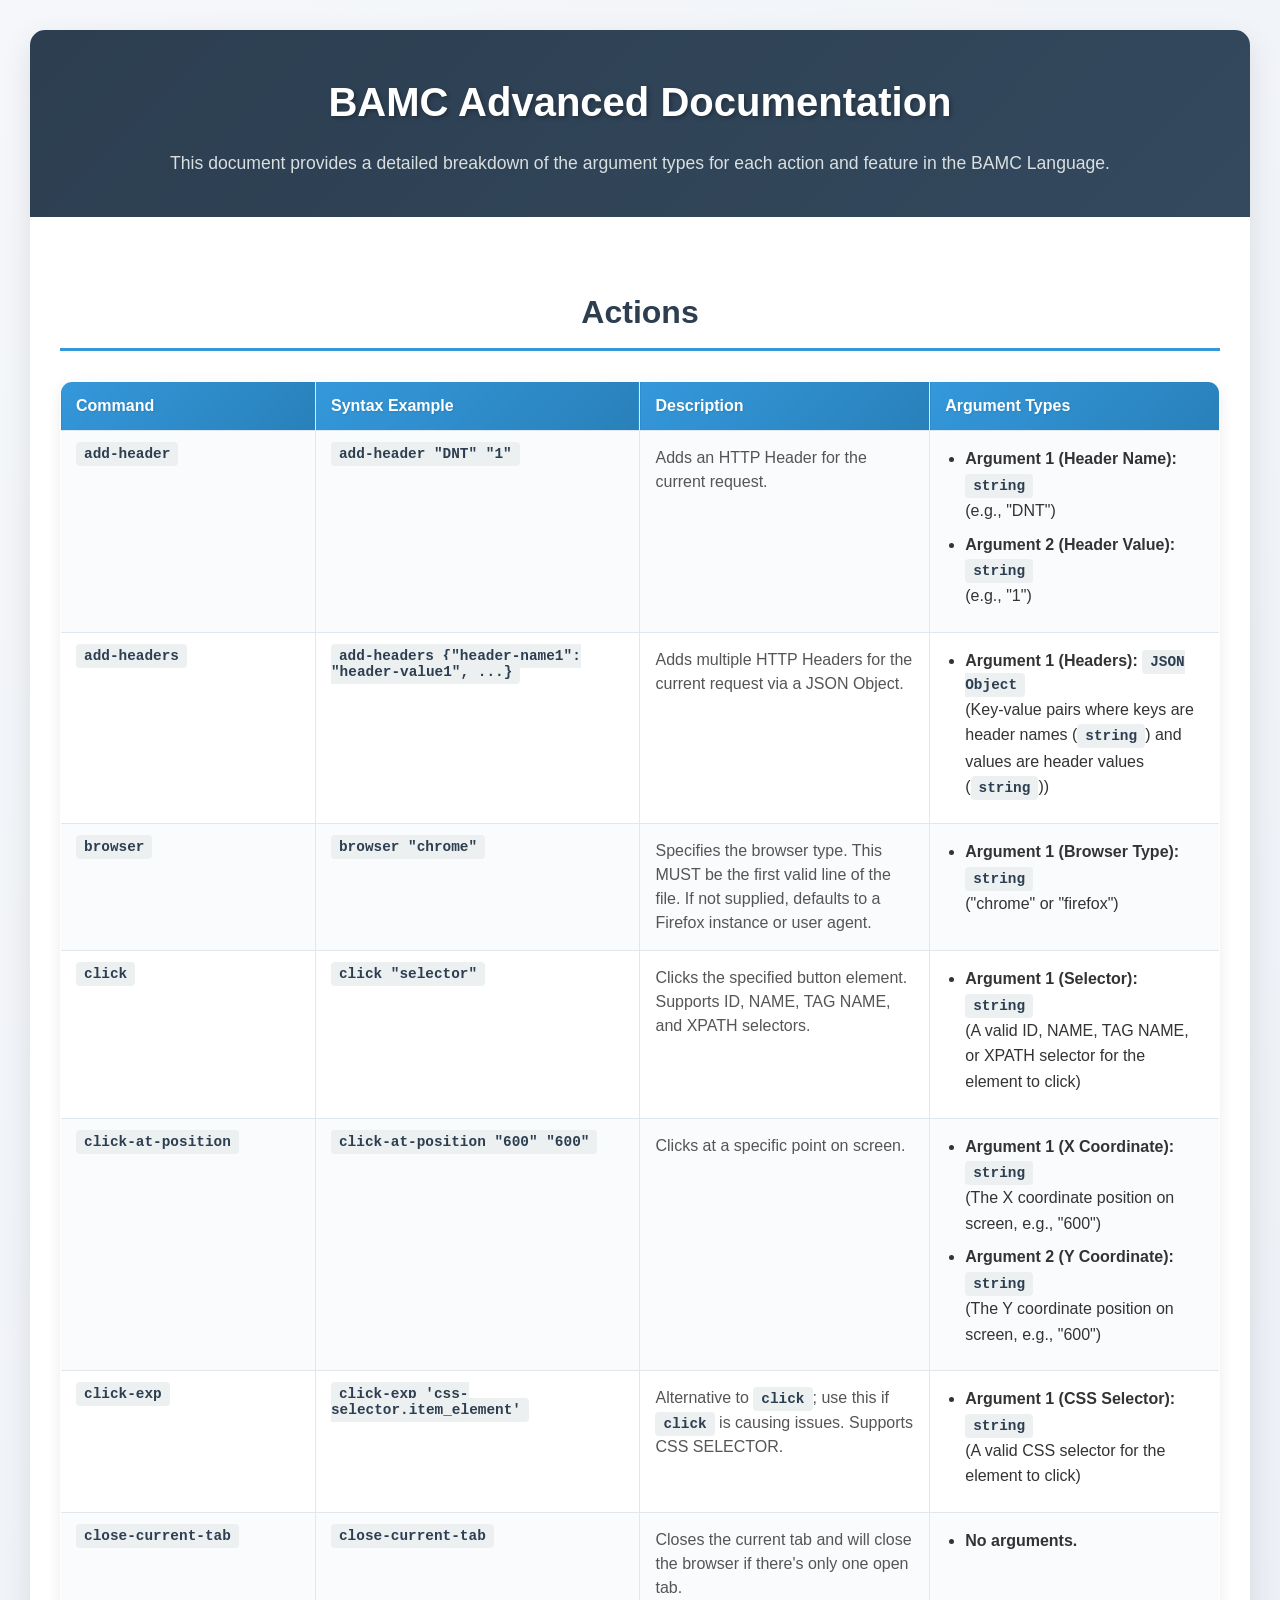
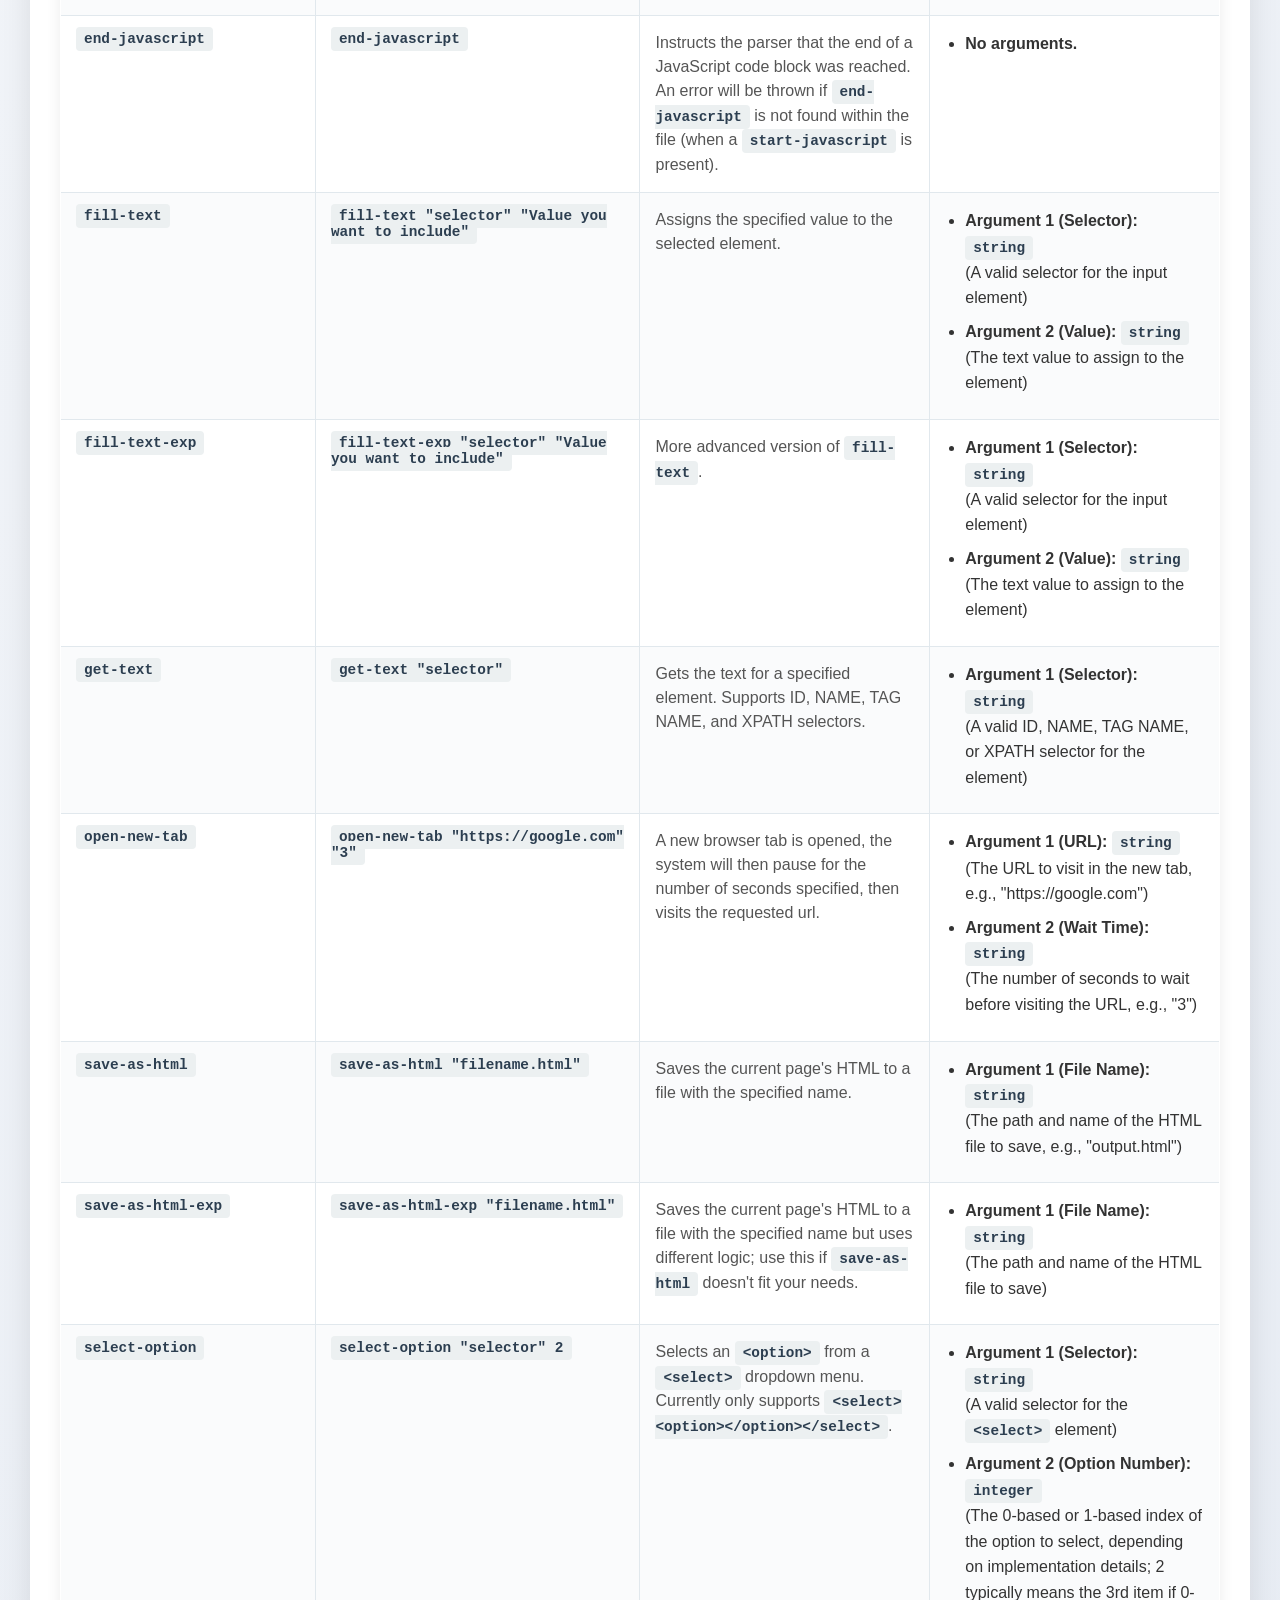
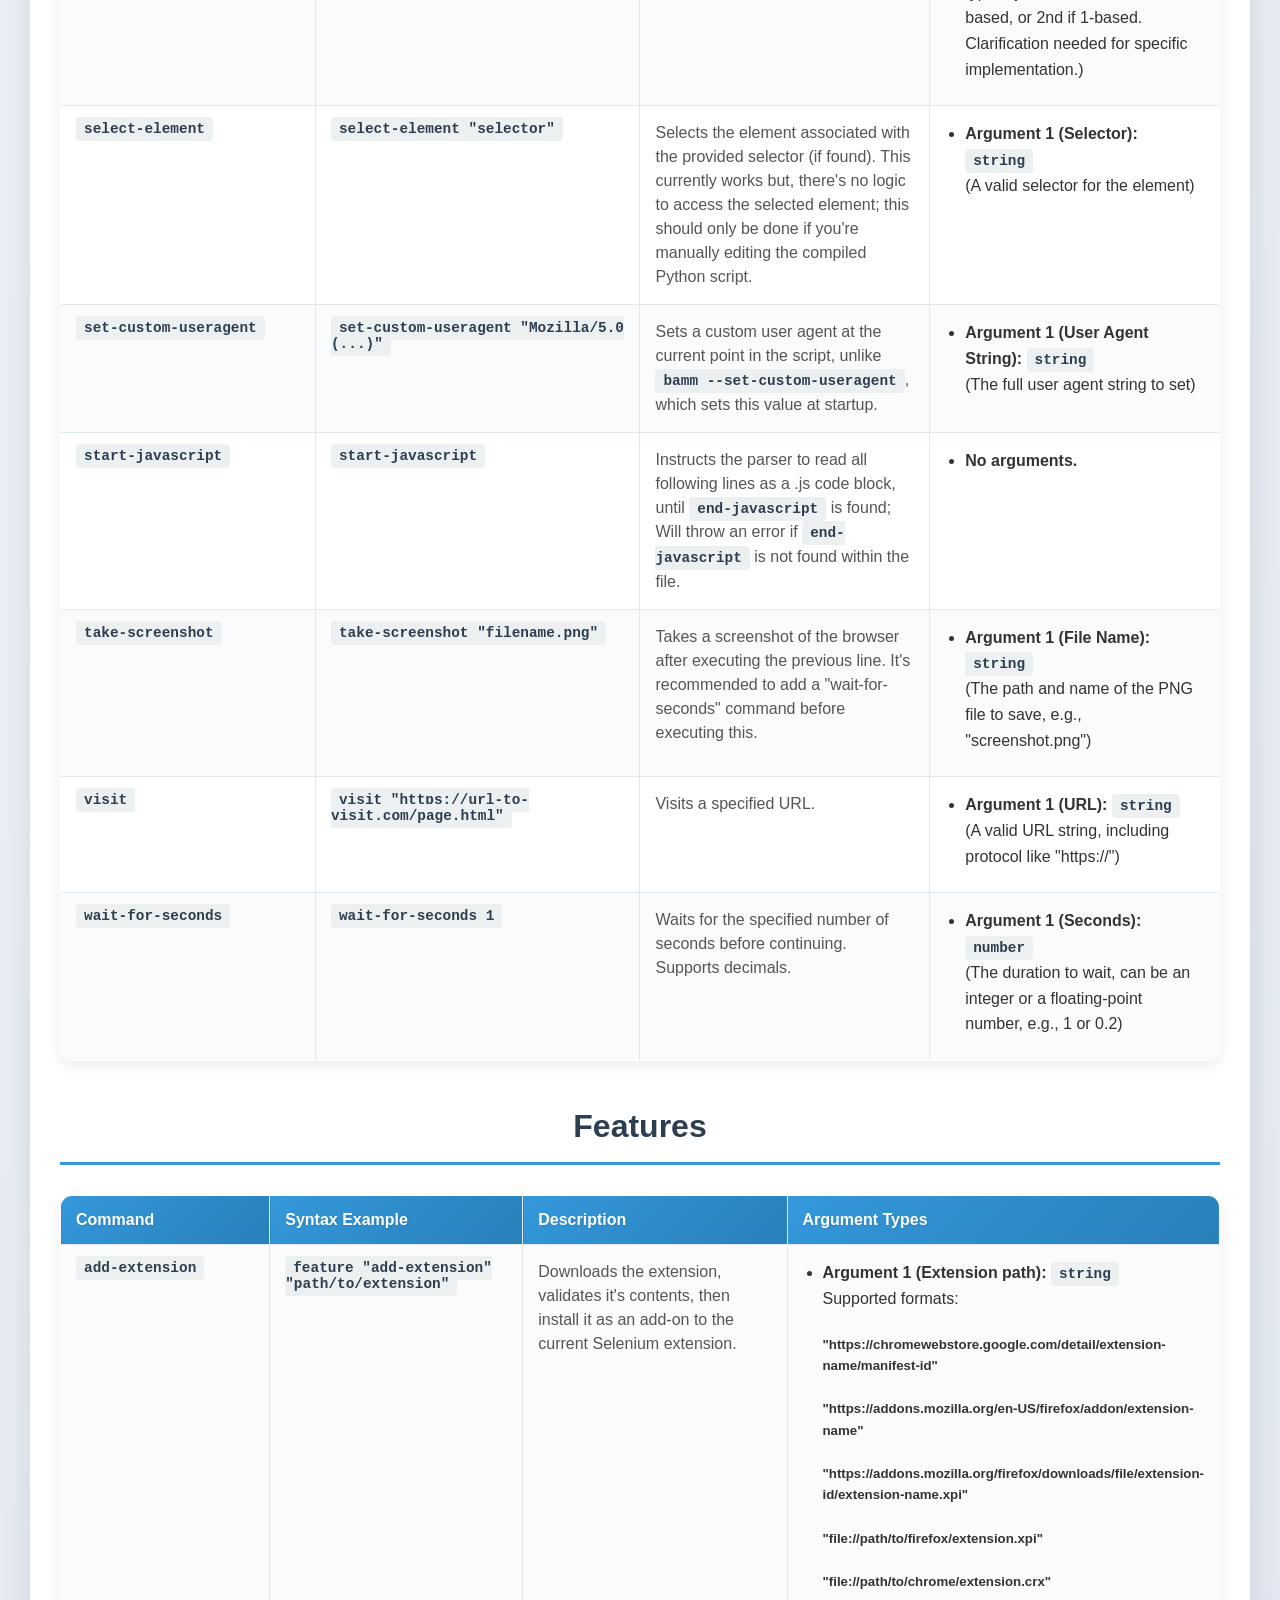
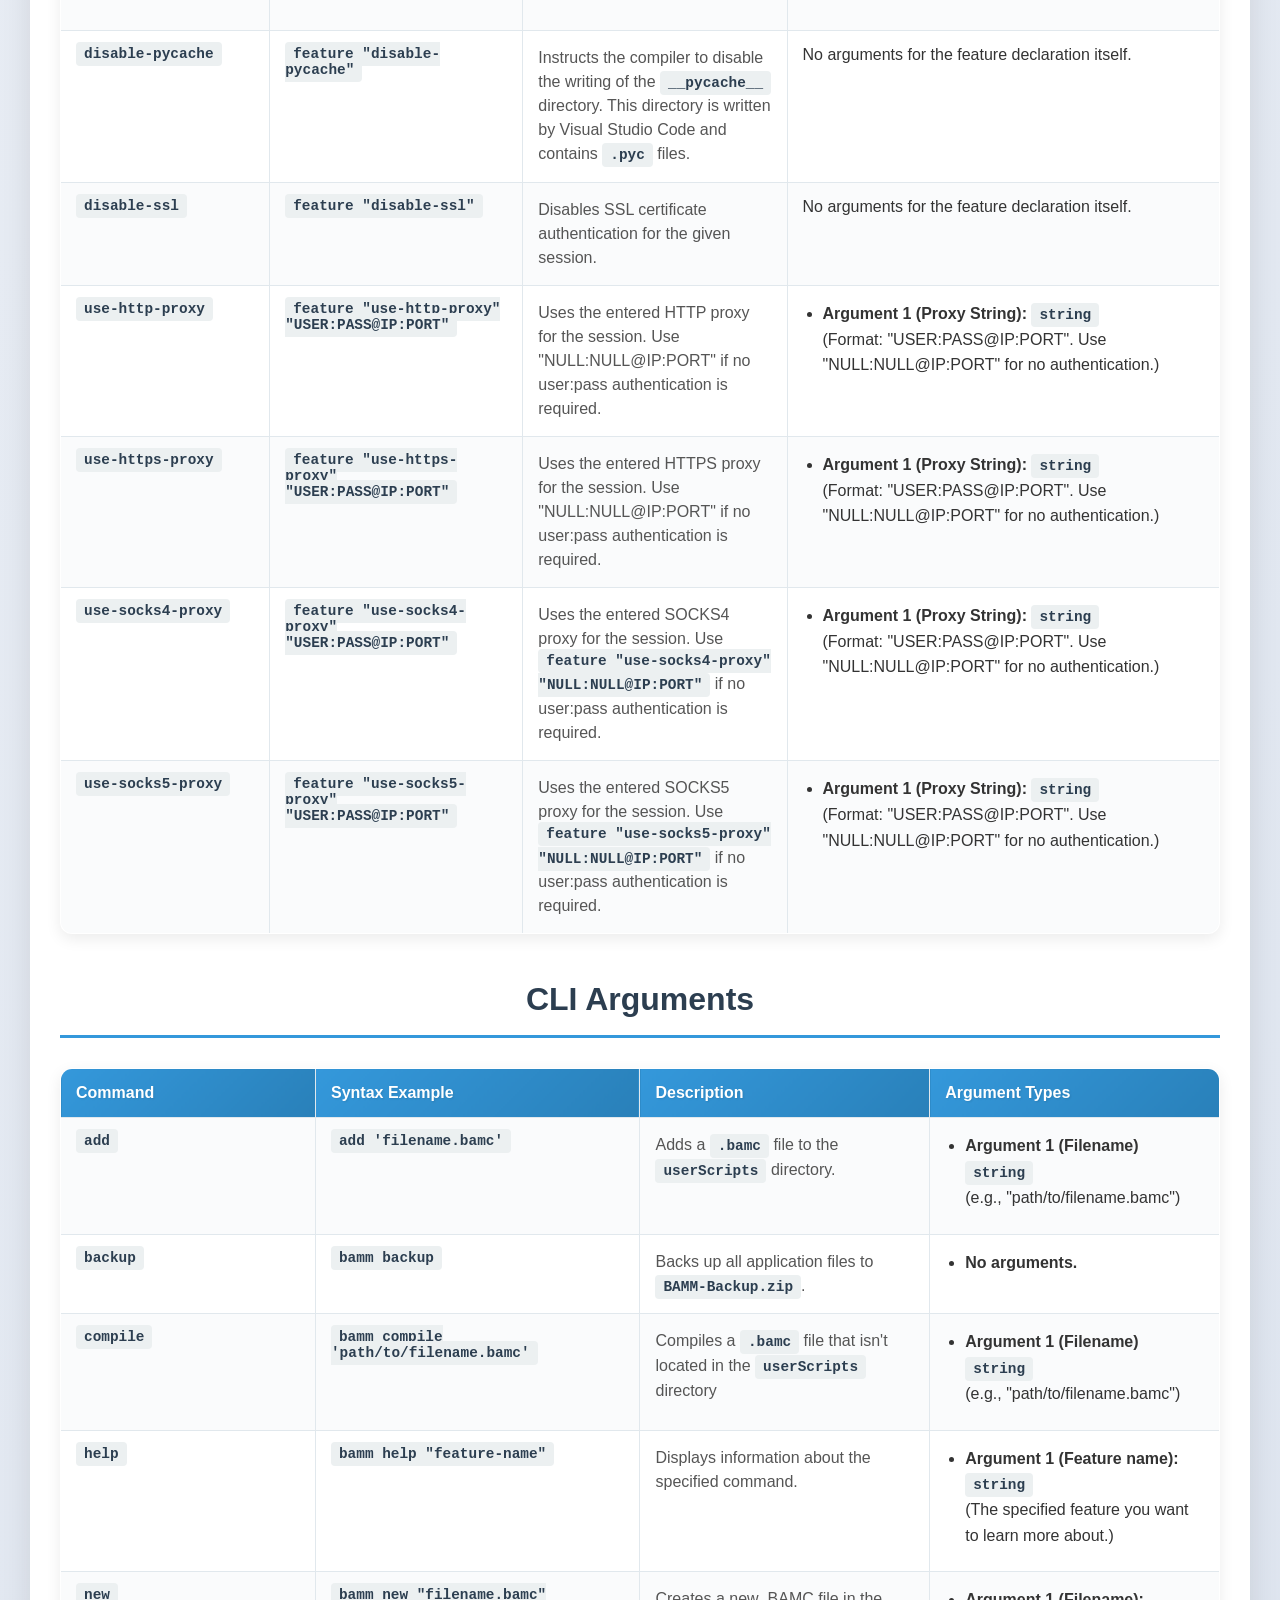
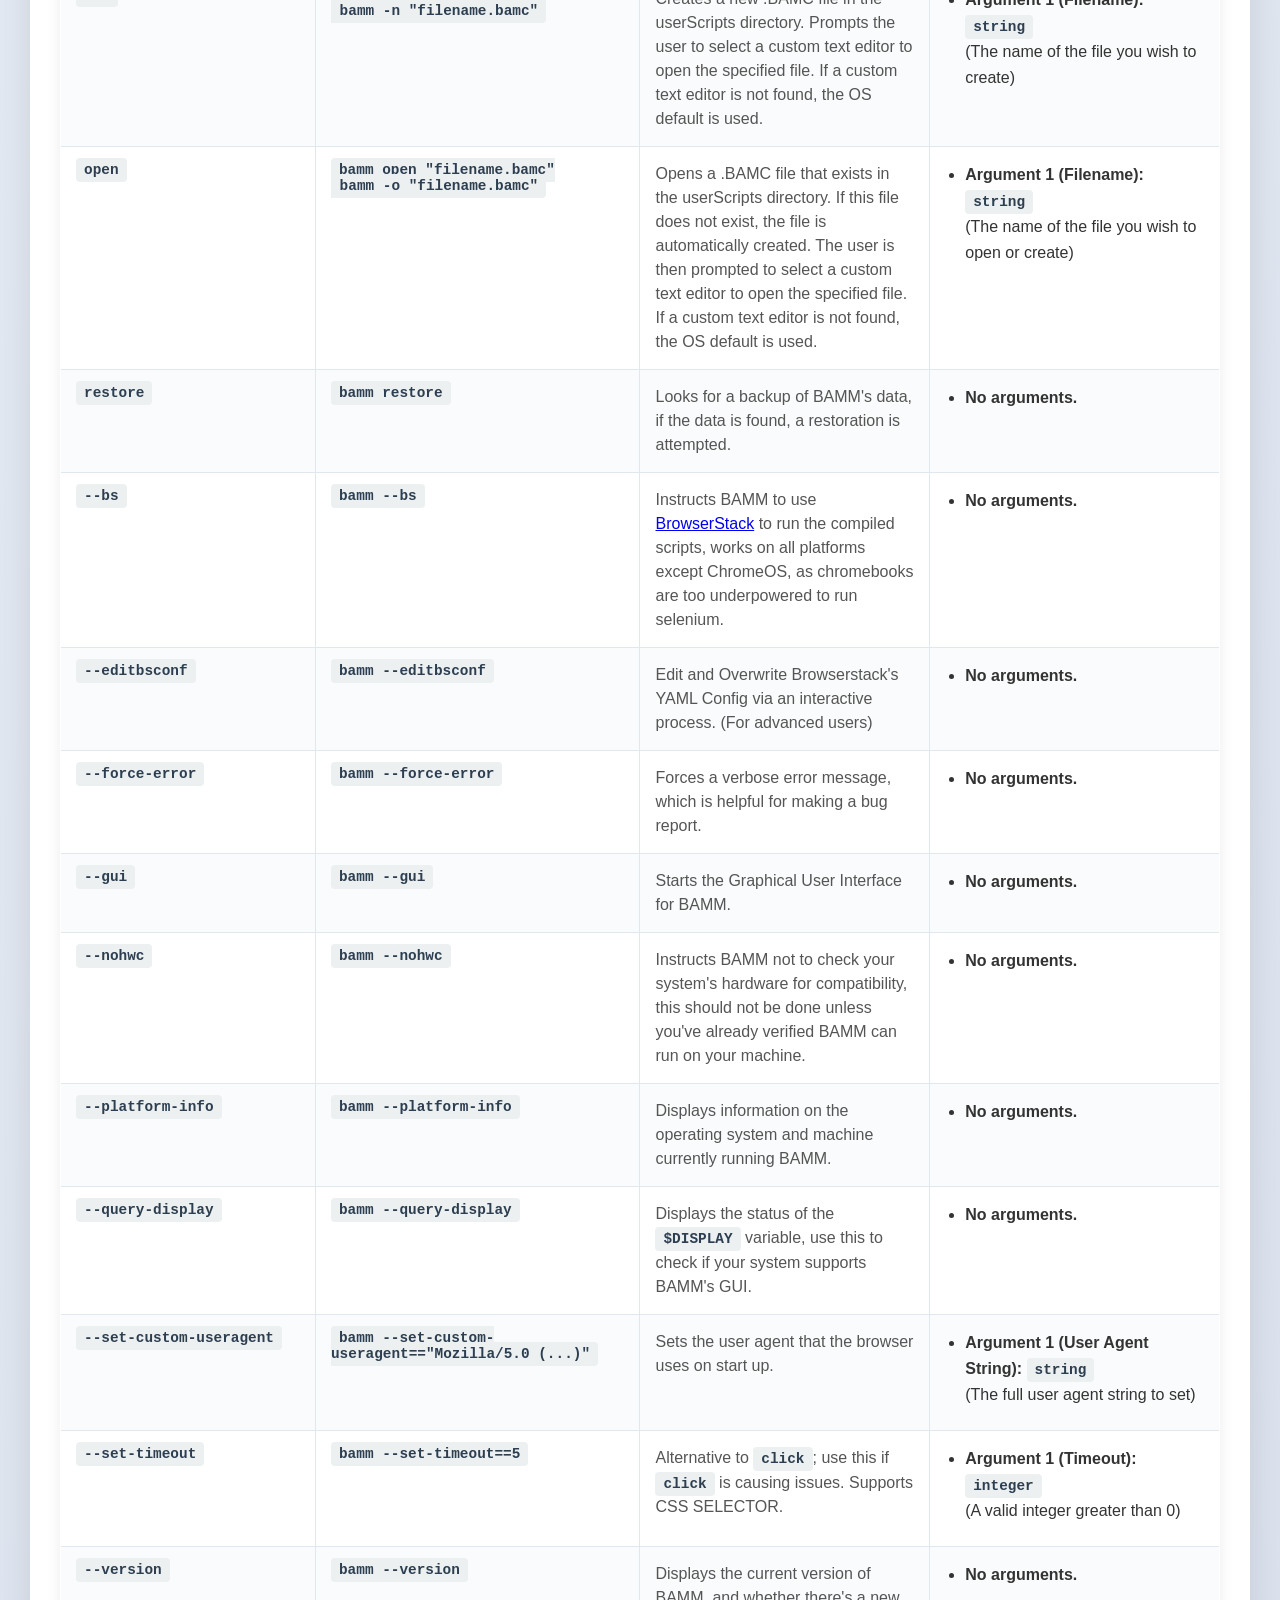
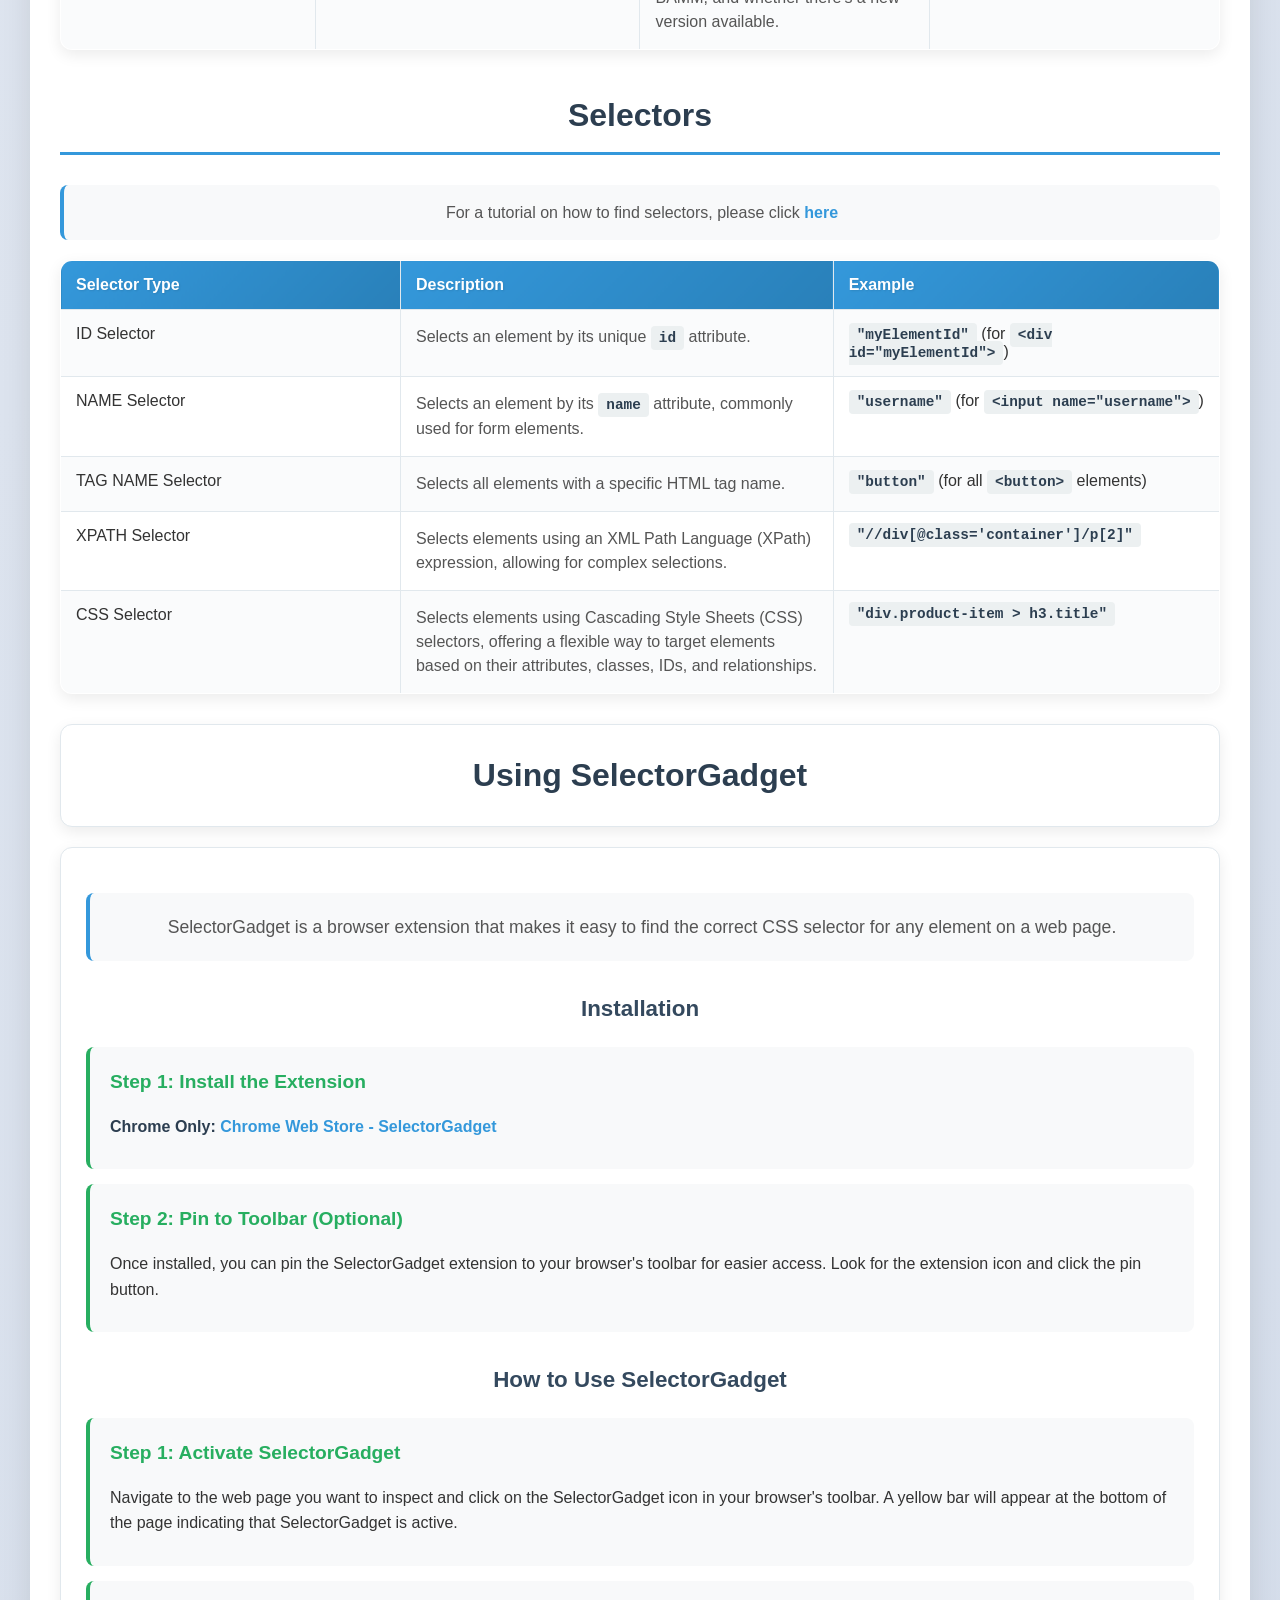
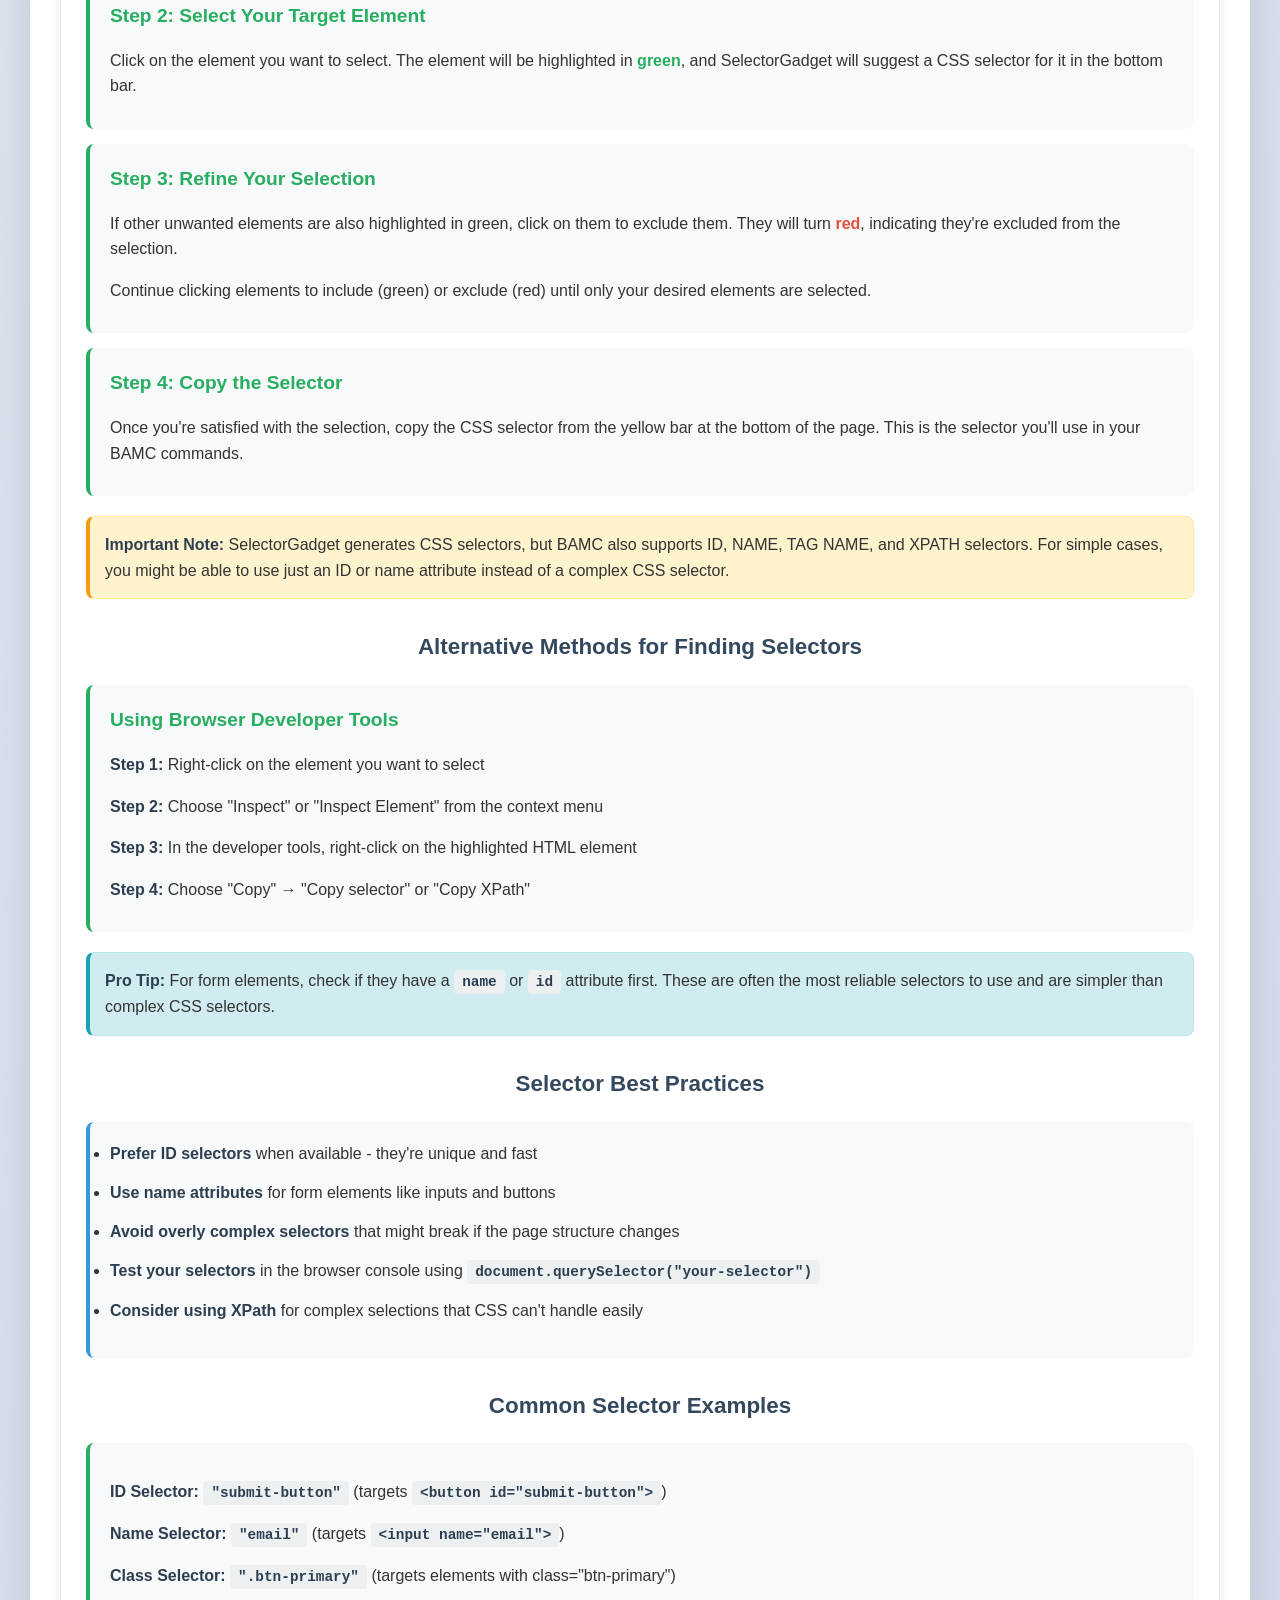
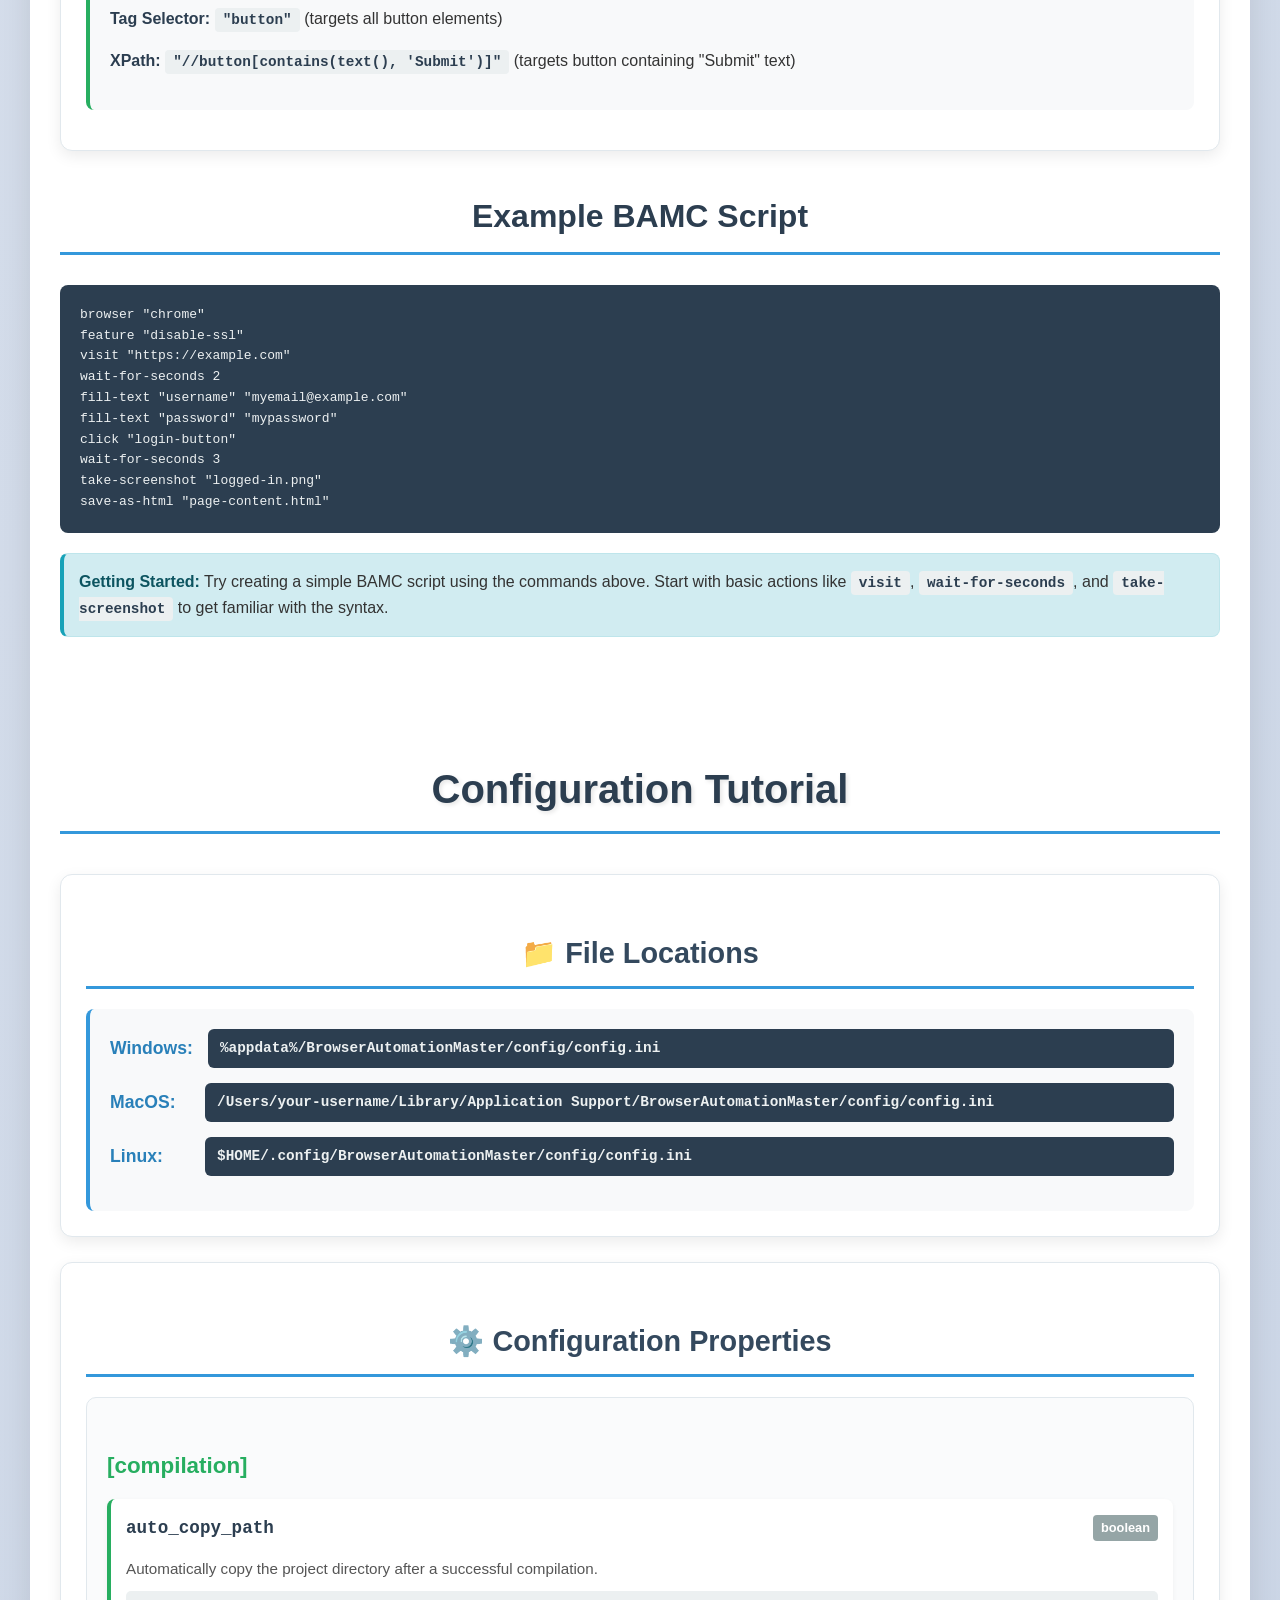
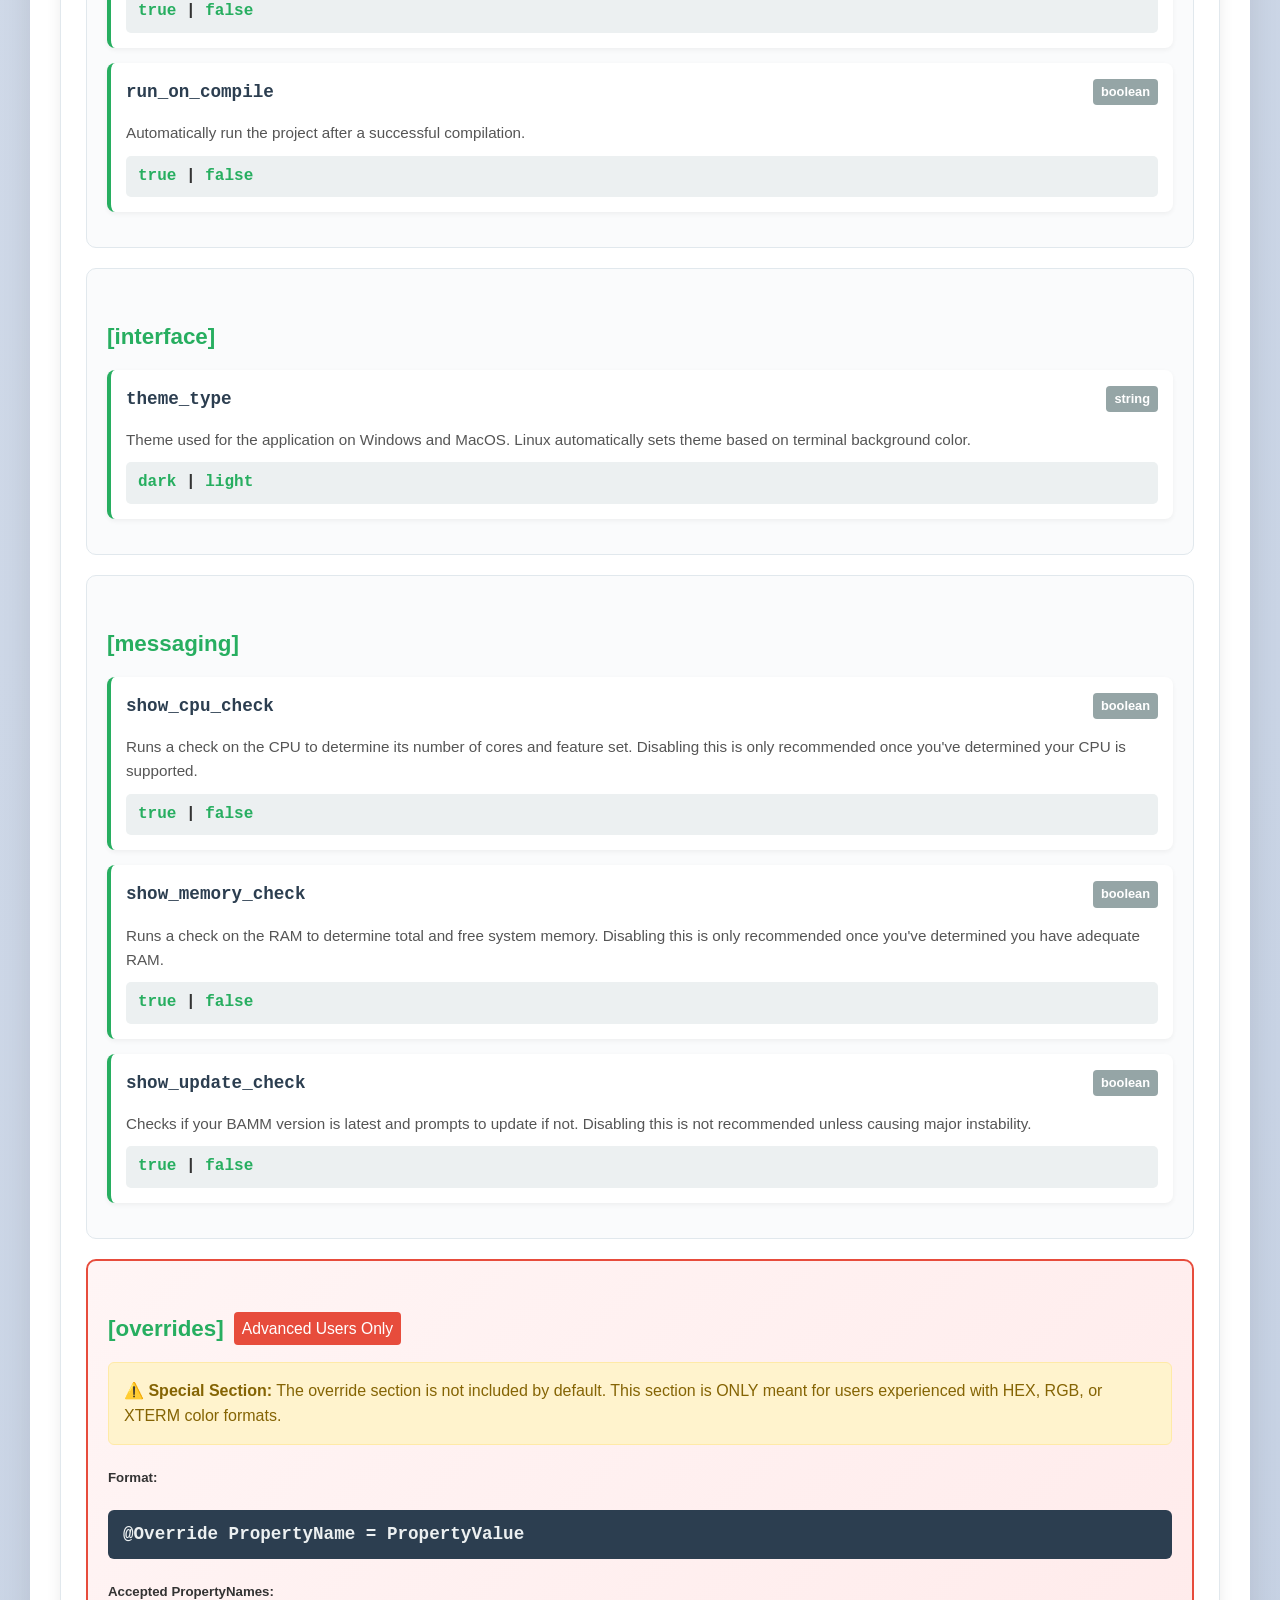
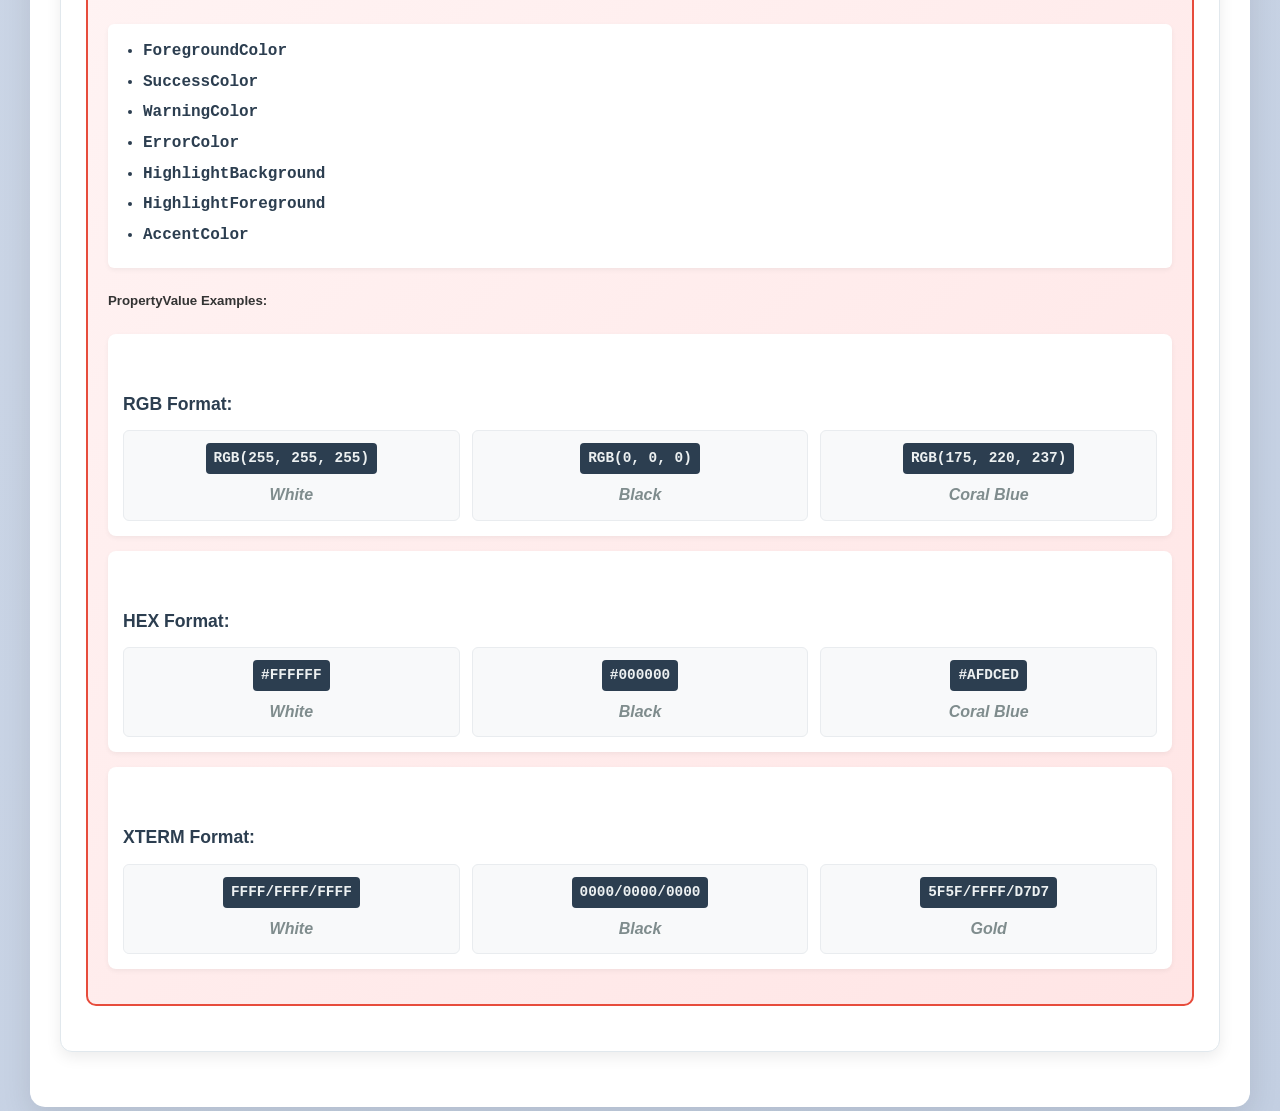
==== commit 72cd039f: "Renamed command --platform-debug to --platform-info" ====
--- a/advanced_docs.html
+++ b/advanced_docs.html
@@ -1867,8 +1867,8 @@
 
           <div class="command-item">
             <div class="command-header">
-              <div class="command-name">--platform-debug</div>
-              <div class="command-syntax">bamm --platform-debug</div>
+              <div class="command-name">--platform-info</div>
+              <div class="command-syntax">bamm --platform-info</div>
             </div>
             <div class="command-description">
               Displays information on the operating system and machine currently
@@ -2167,8 +2167,8 @@
               </tr>
 
               <tr>
-                <td><code>--platform-debug</code></td>
-                <td><code>bamm --platform-debug</code></td>
+                <td><code>--platform-info</code></td>
+                <td><code>bamm --platform-info</code></td>
                 <td class="description">
                   Displays information on the operating system and machine
                   currently running BAMM.
@@ -2579,7 +2579,7 @@
             padding: 20px;
             border-radius: 8px;
             margin: 20px 0;
-            font-family: 'Monaco', 'Consolas', monospace;
+            font-family: &quot;Monaco&quot;, &quot;Consolas&quot;, monospace;
           "
         >
           <pre style="margin: 0; white-space: pre-wrap">
